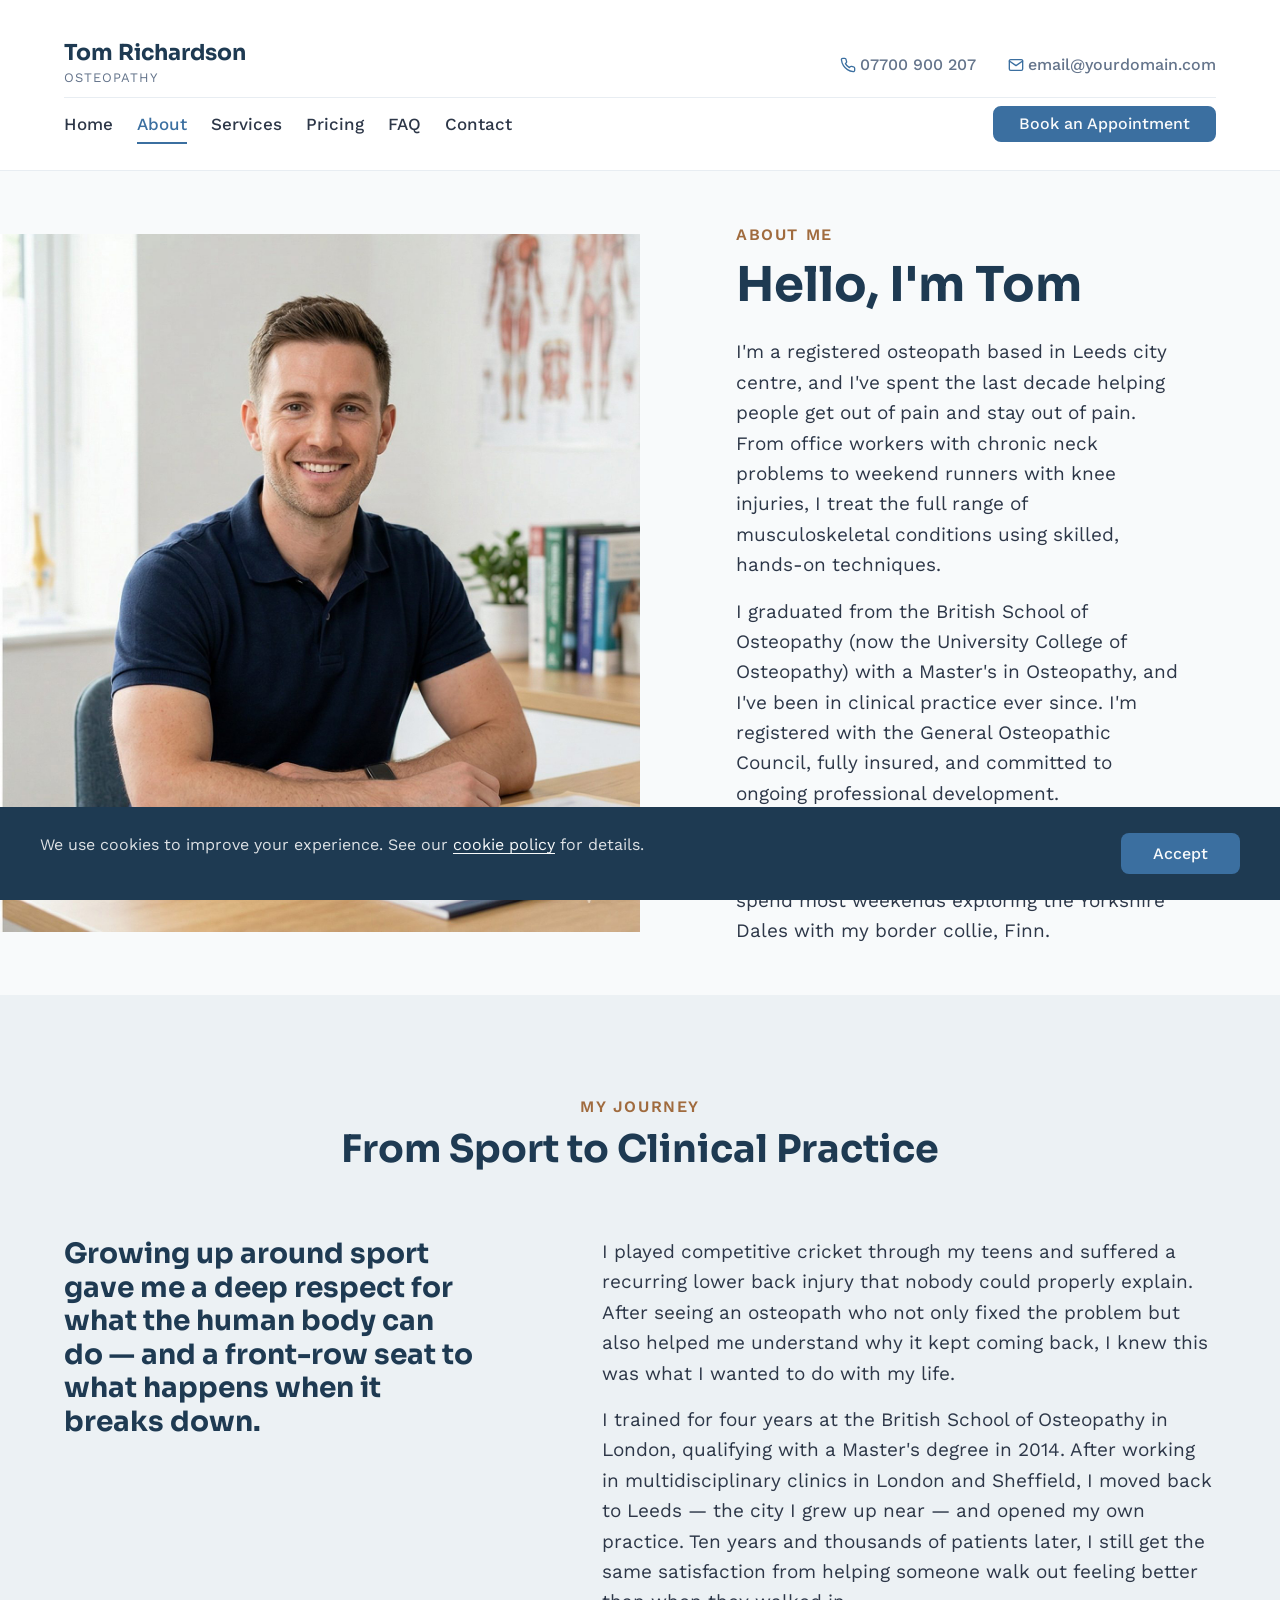
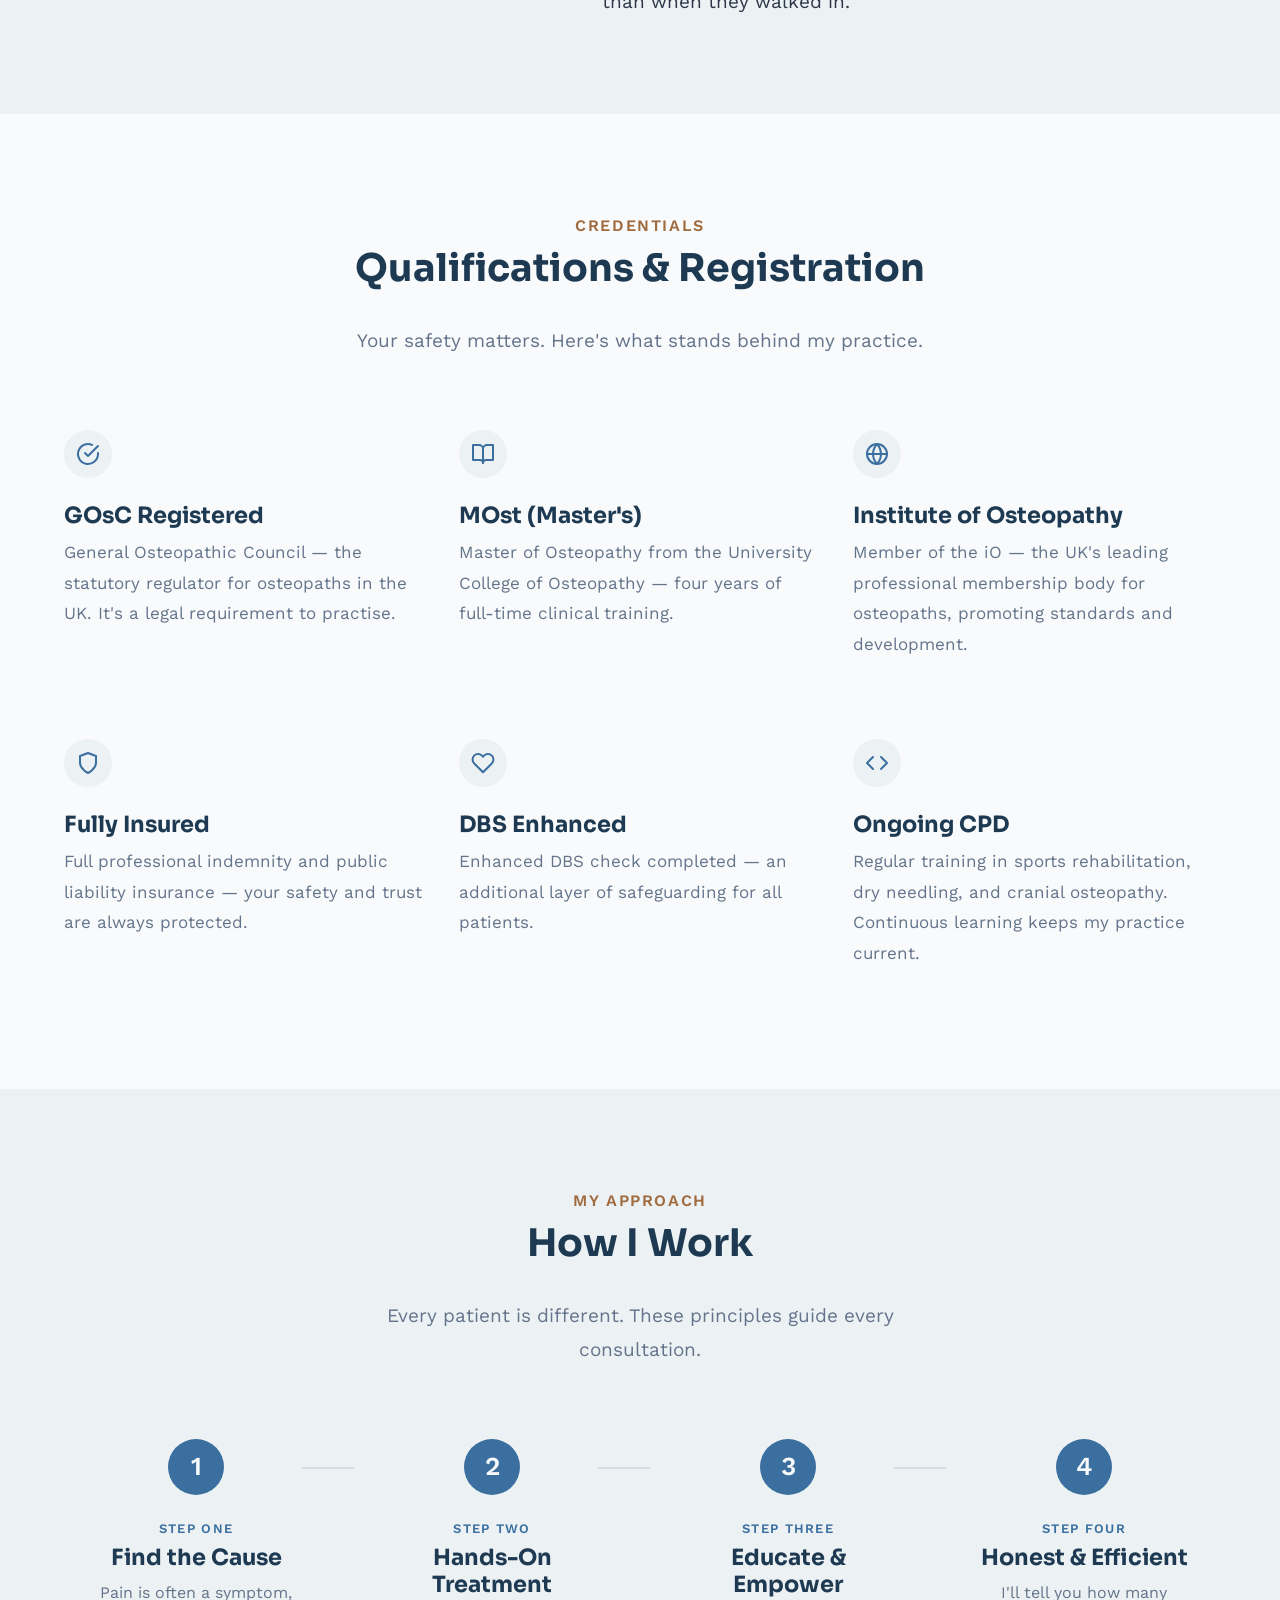
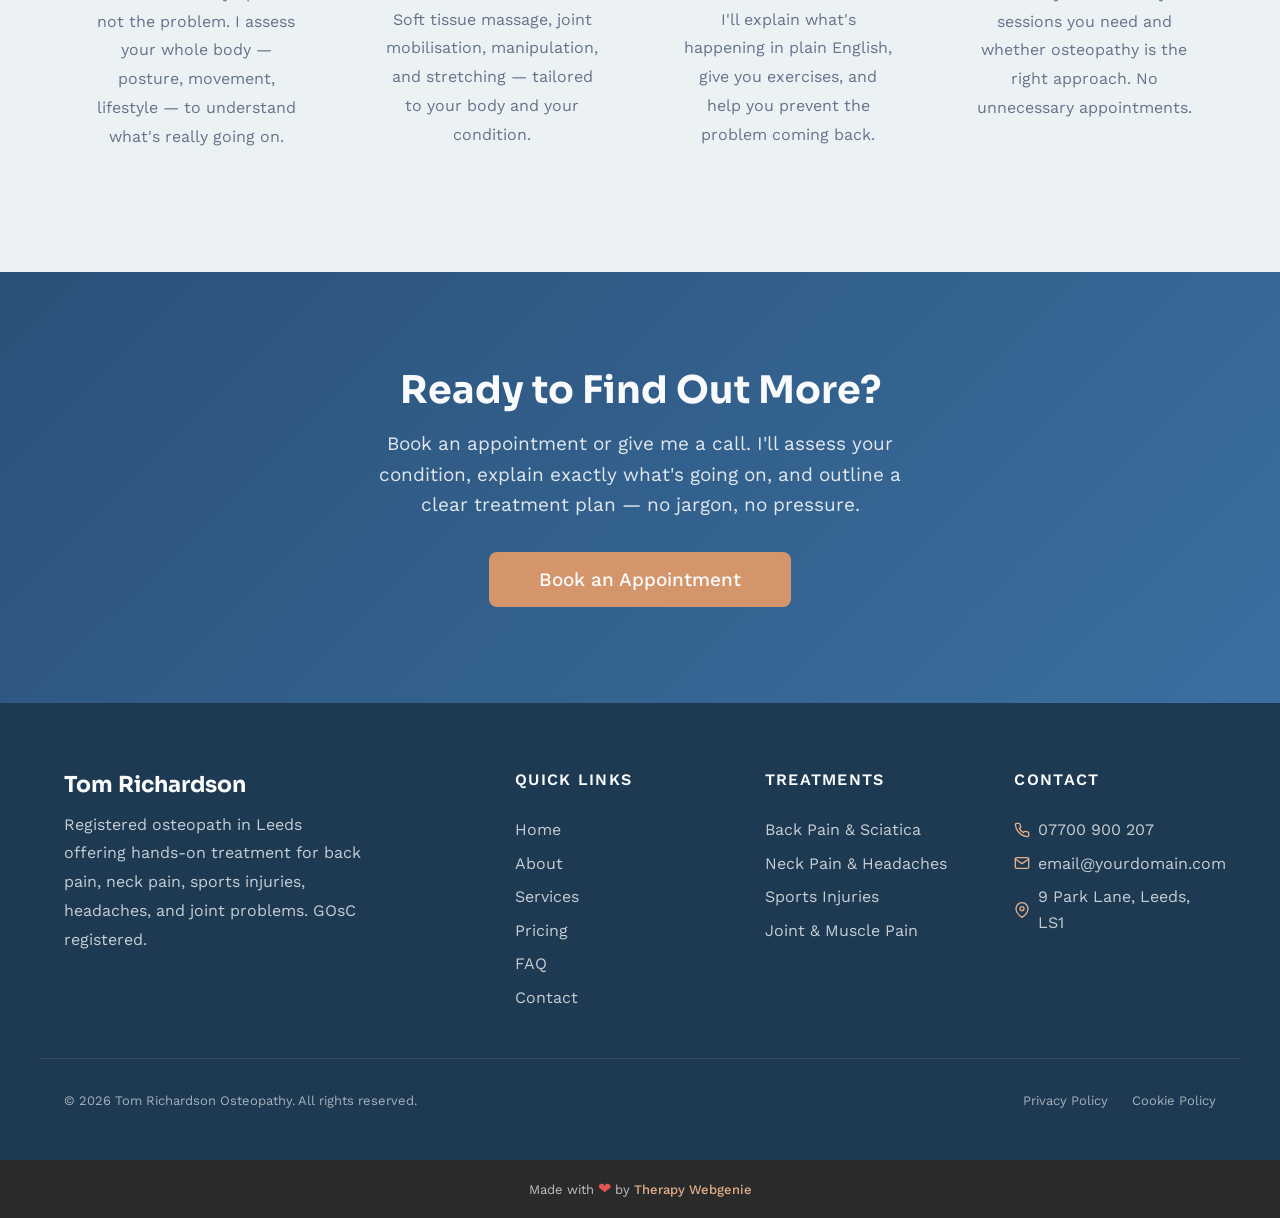
==== about.html @ 9b5314fd "Replace approach grid with step widget, remove nav logo, fix story-split spacing - About: approach-g" ====
<!DOCTYPE html>
<html lang="en">
<head>
  <meta charset="UTF-8">
  <meta name="viewport" content="width=device-width, initial-scale=1.0">
  <meta name="description" content="About Tom Richardson — registered osteopath in Leeds with over 10 years of experience. GOsC registered, MOst qualified, and committed to evidence-based manual therapy.">
  <title>About Tom Richardson — Registered Osteopath in Leeds</title>

  <link rel="preconnect" href="https://fonts.googleapis.com">
  <link rel="preconnect" href="https://fonts.gstatic.com" crossorigin>

  <link rel="stylesheet" href="css/theme.css">
  <link rel="stylesheet" href="css/base.css">
  <link rel="stylesheet" href="css/components.css">
  <!-- PROFILE:schema -->
  <!-- /PROFILE:schema -->
</head>
<body>

  <a href="#main" class="skip-link">Skip to main content</a>

  <!-- SECTION: nav -->
  <nav class="nav nav--two-tier" role="navigation" aria-label="Main navigation">
    <div class="container">
      <div class="nav__top">
        <a href="index.html" class="nav__brand nav__brand--inline">
          <div class="nav__brand-text">
            <span class="nav__name"><!-- PROFILE:site_title -->Tom Richardson<!-- /PROFILE:site_title --></span>
            <span class="nav__title"><!-- PROFILE:site_slogan -->Osteopathy<!-- /PROFILE:site_slogan --></span>
          </div>
        </a>
        <div class="nav__contact">
          <div class="nav__contact-item">
            <svg xmlns="http://www.w3.org/2000/svg" viewBox="0 0 24 24" fill="none" stroke="currentColor" stroke-width="2" stroke-linecap="round" stroke-linejoin="round"><path d="M22 16.92v3a2 2 0 0 1-2.18 2 19.79 19.79 0 0 1-8.63-3.07 19.5 19.5 0 0 1-6-6 19.79 19.79 0 0 1-3.07-8.67A2 2 0 0 1 4.11 2h3a2 2 0 0 1 2 1.72c.127.96.361 1.903.7 2.81a2 2 0 0 1-.45 2.11L8.09 9.91a16 16 0 0 0 6 6l1.27-1.27a2 2 0 0 1 2.11-.45c.907.339 1.85.573 2.81.7A2 2 0 0 1 22 16.92z"></path></svg>
            <!-- PROFILE:phone_landline --><a href="tel:07700900207">07700 900 207</a><!-- /PROFILE:phone_landline -->
          </div>
          <div class="nav__contact-item">
            <svg xmlns="http://www.w3.org/2000/svg" viewBox="0 0 24 24" fill="none" stroke="currentColor" stroke-width="2" stroke-linecap="round" stroke-linejoin="round"><path d="M4 4h16c1.1 0 2 .9 2 2v12c0 1.1-.9 2-2 2H4c-1.1 0-2-.9-2-2V6c0-1.1.9-2 2-2z"></path><polyline points="22,6 12,13 2,6"></polyline></svg>
            <!-- PROFILE:email --><a href="mailto:email@yourdomain.com">email@yourdomain.com</a><!-- /PROFILE:email -->
          </div>
        </div>
      </div>
      <div class="nav__bottom">
        <div class="nav__links">
          <a href="index.html" class="nav__link">Home</a>
          <a href="about.html" class="nav__link nav__link--active">About</a>
          <a href="services.html" class="nav__link">Services</a>
          <a href="pricing.html" class="nav__link">Pricing</a>
          <a href="faq.html" class="nav__link">FAQ</a>
          <a href="contact.html" class="nav__link">Contact</a>
          <a href="contact.html" class="btn btn--primary nav__cta">Book an Appointment</a>
        </div>
        <button class="nav__toggle" aria-label="Toggle menu" aria-expanded="false" aria-controls="mobile-menu">
          <span class="nav__toggle-bar"></span>
          <span class="nav__toggle-bar"></span>
          <span class="nav__toggle-bar"></span>
        </button>
      </div>
    </div>
    <div class="nav__mobile" id="mobile-menu" role="menu">
      <a href="index.html" class="nav__link" role="menuitem">Home</a>
      <a href="about.html" class="nav__link nav__link--active" role="menuitem">About</a>
      <a href="services.html" class="nav__link" role="menuitem">Services</a>
      <a href="pricing.html" class="nav__link" role="menuitem">Pricing</a>
      <a href="faq.html" class="nav__link" role="menuitem">FAQ</a>
      <a href="contact.html" class="nav__link" role="menuitem">Contact</a>
      <a href="contact.html" class="btn btn--primary" role="menuitem">Book an Appointment</a>
      <div class="nav__mobile-contact">
        <div class="nav__contact-item">
          <svg xmlns="http://www.w3.org/2000/svg" viewBox="0 0 24 24" fill="none" stroke="currentColor" stroke-width="2" stroke-linecap="round" stroke-linejoin="round"><path d="M22 16.92v3a2 2 0 0 1-2.18 2 19.79 19.79 0 0 1-8.63-3.07 19.5 19.5 0 0 1-6-6 19.79 19.79 0 0 1-3.07-8.67A2 2 0 0 1 4.11 2h3a2 2 0 0 1 2 1.72c.127.96.361 1.903.7 2.81a2 2 0 0 1-.45 2.11L8.09 9.91a16 16 0 0 0 6 6l1.27-1.27a2 2 0 0 1 2.11-.45c.907.339 1.85.573 2.81.7A2 2 0 0 1 22 16.92z"></path></svg>
          <a href="tel:07700900207">07700 900 207</a>
        </div>
        <div class="nav__contact-item">
          <svg xmlns="http://www.w3.org/2000/svg" viewBox="0 0 24 24" fill="none" stroke="currentColor" stroke-width="2" stroke-linecap="round" stroke-linejoin="round"><path d="M4 4h16c1.1 0 2 .9 2 2v12c0 1.1-.9 2-2 2H4c-1.1 0-2-.9-2-2V6c0-1.1.9-2 2-2z"></path><polyline points="22,6 12,13 2,6"></polyline></svg>
          <a href="mailto:email@yourdomain.com">email@yourdomain.com</a>
        </div>
      </div>
    </div>
  </nav>
  <!-- /SECTION: nav -->

  <!-- Compact scroll header -->
  <div class="nav-scroll" aria-hidden="true">
    <div class="container nav-scroll__inner">
      <div class="nav-scroll__brand">
        <span class="nav-scroll__name">Tom Richardson</span>
        <span class="nav-scroll__title">Osteopathy</span>
      </div>
      <div class="nav-scroll__right">
        <a href="tel:07700900207" class="nav-scroll__phone">
          <svg xmlns="http://www.w3.org/2000/svg" viewBox="0 0 24 24" fill="none" stroke="currentColor" stroke-width="2" stroke-linecap="round" stroke-linejoin="round"><path d="M22 16.92v3a2 2 0 0 1-2.18 2 19.79 19.79 0 0 1-8.63-3.07 19.5 19.5 0 0 1-6-6 19.79 19.79 0 0 1-3.07-8.67A2 2 0 0 1 4.11 2h3a2 2 0 0 1 2 1.72c.127.96.361 1.903.7 2.81a2 2 0 0 1-.45 2.11L8.09 9.91a16 16 0 0 0 6 6l1.27-1.27a2 2 0 0 1 2.11-.45c.907.339 1.85.573 2.81.7A2 2 0 0 1 22 16.92z"></path></svg>
          07700 900 207
        </a>
        <a href="tel:07700900207" class="nav-scroll__phone-icon" aria-label="Call me">
          <svg xmlns="http://www.w3.org/2000/svg" viewBox="0 0 24 24" fill="none" stroke="currentColor" stroke-width="2" stroke-linecap="round" stroke-linejoin="round"><path d="M22 16.92v3a2 2 0 0 1-2.18 2 19.79 19.79 0 0 1-8.63-3.07 19.5 19.5 0 0 1-6-6 19.79 19.79 0 0 1-3.07-8.67A2 2 0 0 1 4.11 2h3a2 2 0 0 1 2 1.72c.127.96.361 1.903.7 2.81a2 2 0 0 1-.45 2.11L8.09 9.91a16 16 0 0 0 6 6l1.27-1.27a2 2 0 0 1 2.11-.45c.907.339 1.85.573 2.81.7A2 2 0 0 1 22 16.92z"></path></svg>
        </a>
        <button class="nav-scroll__toggle" aria-label="Toggle menu">
          <span class="nav-scroll__toggle-bar"></span>
          <span class="nav-scroll__toggle-bar"></span>
          <span class="nav-scroll__toggle-bar"></span>
        </button>
      </div>
    </div>
  </div>

  <main id="main">

    <!-- SECTION: about-hero -->
    <section class="about-hero">
      <div class="container about-hero__inner">
        <div class="about-hero__image-wrap">
          <img src="images/about-portrait.jpg" alt="Tom Richardson, osteopath" class="about-hero__image" width="600" height="800" loading="eager">
        </div>
        <div class="about-hero__content">
          <span class="section-label">About Me</span>
          <h1>Hello, I'm Tom</h1>
          <p>I'm a registered osteopath based in Leeds city centre, and I've spent the last decade helping people get out of pain and stay out of pain. From office workers with chronic neck problems to weekend runners with knee injuries, I treat the full range of musculoskeletal conditions using skilled, hands-on techniques.</p>
          <p>I graduated from the British School of Osteopathy (now the University College of Osteopathy) with a Master's in Osteopathy, and I've been in clinical practice ever since. I'm registered with the General Osteopathic Council, fully insured, and committed to ongoing professional development.</p>
          <p>Outside of clinic, I'm a keen road cyclist, a mediocre but enthusiastic home cook, and I spend most weekends exploring the Yorkshire Dales with my border collie, Finn.</p>
        </div>
      </div>
    </section>
    <!-- /SECTION: about-hero -->

    <!-- SECTION: my-journey — story-split component -->
    <section class="section section--alt reveal">
      <div class="container">
        <div class="story-split">
          <div class="story-split__heading text-center">
            <span class="section-label">My Journey</span>
            <h2 style="margin-bottom: var(--space-3xl);">From Sport to Clinical Practice</h2>
          </div>
          <div class="story-split__body" style="gap: var(--space-5xl);">
            <div class="story-split__lead">
              <h3>Growing up around sport gave me a deep respect for what the human body can do — and a front-row seat to what happens when it breaks down.</h3>
            </div>
            <div class="story-split__text">
              <p>I played competitive cricket through my teens and suffered a recurring lower back injury that nobody could properly explain. After seeing an osteopath who not only fixed the problem but also helped me understand why it kept coming back, I knew this was what I wanted to do with my life.</p>
              <p>I trained for four years at the British School of Osteopathy in London, qualifying with a Master's degree in 2014. After working in multidisciplinary clinics in London and Sheffield, I moved back to Leeds — the city I grew up near — and opened my own practice. Ten years and thousands of patients later, I still get the same satisfaction from helping someone walk out feeling better than when they walked in.</p>
            </div>
          </div>
        </div>
      </div>
    </section>
    <!-- /SECTION: my-journey -->

    <!-- SECTION: qualifications -->
    <section class="section reveal">
      <div class="container">
        <div class="text-center">
          <span class="section-label">Credentials</span>
          <h2>Qualifications &amp; Registration</h2>
          <p class="section-subtitle">Your safety matters. Here's what stands behind my practice.</p>
        </div>
        <div class="grid grid--3">
          <div class="card card--feature">
            <div class="card__icon">
              <svg xmlns="http://www.w3.org/2000/svg" viewBox="0 0 24 24" fill="none" stroke="currentColor" stroke-width="2" stroke-linecap="round" stroke-linejoin="round"><path d="M22 11.08V12a10 10 0 1 1-5.93-9.14"></path><polyline points="22 4 12 14.01 9 11.01"></polyline></svg>
            </div>
            <h3 class="card__title">GOsC Registered</h3>
            <p class="card__text">General Osteopathic Council — the statutory regulator for osteopaths in the UK. It's a legal requirement to practise.</p>
          </div>
          <div class="card card--feature">
            <div class="card__icon">
              <svg xmlns="http://www.w3.org/2000/svg" viewBox="0 0 24 24" fill="none" stroke="currentColor" stroke-width="2" stroke-linecap="round" stroke-linejoin="round"><path d="M2 3h6a4 4 0 0 1 4 4v14a3 3 0 0 0-3-3H2z"></path><path d="M22 3h-6a4 4 0 0 0-4 4v14a3 3 0 0 1 3-3h7z"></path></svg>
            </div>
            <h3 class="card__title">MOst (Master's)</h3>
            <p class="card__text">Master of Osteopathy from the University College of Osteopathy — four years of full-time clinical training.</p>
          </div>
          <div class="card card--feature">
            <div class="card__icon">
              <svg xmlns="http://www.w3.org/2000/svg" viewBox="0 0 24 24" fill="none" stroke="currentColor" stroke-width="2" stroke-linecap="round" stroke-linejoin="round"><circle cx="12" cy="12" r="10"></circle><line x1="2" y1="12" x2="22" y2="12"></line><path d="M12 2a15.3 15.3 0 0 1 4 10 15.3 15.3 0 0 1-4 10 15.3 15.3 0 0 1-4-10 15.3 15.3 0 0 1 4-10z"></path></svg>
            </div>
            <h3 class="card__title">Institute of Osteopathy</h3>
            <p class="card__text">Member of the iO — the UK's leading professional membership body for osteopaths, promoting standards and development.</p>
          </div>
          <div class="card card--feature">
            <div class="card__icon">
              <svg xmlns="http://www.w3.org/2000/svg" viewBox="0 0 24 24" fill="none" stroke="currentColor" stroke-width="2" stroke-linecap="round" stroke-linejoin="round"><path d="M12 22s8-4 8-10V5l-8-3-8 3v7c0 6 8 10 8 10z"></path></svg>
            </div>
            <h3 class="card__title">Fully Insured</h3>
            <p class="card__text">Full professional indemnity and public liability insurance — your safety and trust are always protected.</p>
          </div>
          <div class="card card--feature">
            <div class="card__icon">
              <svg xmlns="http://www.w3.org/2000/svg" viewBox="0 0 24 24" fill="none" stroke="currentColor" stroke-width="2" stroke-linecap="round" stroke-linejoin="round"><path d="M20.84 4.61a5.5 5.5 0 0 0-7.78 0L12 5.67l-1.06-1.06a5.5 5.5 0 0 0-7.78 7.78l1.06 1.06L12 21.23l7.78-7.78 1.06-1.06a5.5 5.5 0 0 0 0-7.78z"></path></svg>
            </div>
            <h3 class="card__title">DBS Enhanced</h3>
            <p class="card__text">Enhanced DBS check completed — an additional layer of safeguarding for all patients.</p>
          </div>
          <div class="card card--feature">
            <div class="card__icon">
              <svg xmlns="http://www.w3.org/2000/svg" viewBox="0 0 24 24" fill="none" stroke="currentColor" stroke-width="2" stroke-linecap="round" stroke-linejoin="round"><polyline points="16 18 22 12 16 6"></polyline><polyline points="8 6 2 12 8 18"></polyline></svg>
            </div>
            <h3 class="card__title">Ongoing CPD</h3>
            <p class="card__text">Regular training in sports rehabilitation, dry needling, and cranial osteopathy. Continuous learning keeps my practice current.</p>
          </div>
        </div>
      </div>
    </section>
    <!-- /SECTION: qualifications -->

    <!-- SECTION: values -->
    <section class="section section--alt reveal">
      <div class="container">
        <div class="text-center">
          <span class="section-label">My Approach</span>
          <h2>How I Work</h2>
          <p class="section-subtitle">Every patient is different. These principles guide every consultation.</p>
        </div>
        <div class="steps steps--connected steps--4">
          <div class="step">
            <div class="step__number">1</div>
            <span class="step__label">Step One</span>
            <h3 class="step__title">Find the Cause</h3>
            <p class="step__text">Pain is often a symptom, not the problem. I assess your whole body — posture, movement, lifestyle — to understand what's really going on.</p>
          </div>
          <div class="step">
            <div class="step__number">2</div>
            <span class="step__label">Step Two</span>
            <h3 class="step__title">Hands-On Treatment</h3>
            <p class="step__text">Soft tissue massage, joint mobilisation, manipulation, and stretching — tailored to your body and your condition.</p>
          </div>
          <div class="step">
            <div class="step__number">3</div>
            <span class="step__label">Step Three</span>
            <h3 class="step__title">Educate &amp; Empower</h3>
            <p class="step__text">I'll explain what's happening in plain English, give you exercises, and help you prevent the problem coming back.</p>
          </div>
          <div class="step">
            <div class="step__number">4</div>
            <span class="step__label">Step Four</span>
            <h3 class="step__title">Honest &amp; Efficient</h3>
            <p class="step__text">I'll tell you how many sessions you need and whether osteopathy is the right approach. No unnecessary appointments.</p>
          </div>
        </div>
      </div>
    </section>
    <!-- /SECTION: values -->

    <!-- SECTION: cta -->
    <section class="section cta-banner reveal">
      <div class="container text-center">
        <h2>Ready to Find Out More?</h2>
        <p>Book an appointment or give me a call. I'll assess your condition, explain exactly what's going on, and outline a clear treatment plan — no jargon, no pressure.</p>
        <a href="contact.html" class="btn btn--accent">Book an Appointment</a>
      </div>
    </section>
    <!-- /SECTION: cta -->

  </main>

  <!-- SECTION: footer -->
  <footer class="footer">
    <div class="container footer__inner">
      <div class="footer__brand">
        <p class="footer__brand-name">Tom Richardson</p>
        <p class="footer__brand-text">Registered osteopath in Leeds offering hands-on treatment for back pain, neck pain, sports injuries, headaches, and joint problems. GOsC registered.</p>
      </div>
      <div class="footer__col">
        <p class="footer__heading">Quick Links</p>
        <div class="footer__links">
          <a href="index.html" class="footer__link">Home</a>
          <a href="about.html" class="footer__link">About</a>
          <a href="services.html" class="footer__link">Services</a>
          <a href="pricing.html" class="footer__link">Pricing</a>
          <a href="faq.html" class="footer__link">FAQ</a>
          <a href="contact.html" class="footer__link">Contact</a>
        </div>
      </div>
      <div class="footer__col">
        <p class="footer__heading">Treatments</p>
        <div class="footer__links">
          <a href="services.html" class="footer__link">Back Pain &amp; Sciatica</a>
          <a href="services.html" class="footer__link">Neck Pain &amp; Headaches</a>
          <a href="services.html" class="footer__link">Sports Injuries</a>
          <a href="services.html" class="footer__link">Joint &amp; Muscle Pain</a>
        </div>
      </div>
      <div class="footer__col">
        <p class="footer__heading">Contact</p>
        <div class="footer__contact-item">
          <svg xmlns="http://www.w3.org/2000/svg" viewBox="0 0 24 24" fill="none" stroke="currentColor" stroke-width="2" stroke-linecap="round" stroke-linejoin="round"><path d="M22 16.92v3a2 2 0 0 1-2.18 2 19.79 19.79 0 0 1-8.63-3.07 19.5 19.5 0 0 1-6-6 19.79 19.79 0 0 1-3.07-8.67A2 2 0 0 1 4.11 2h3a2 2 0 0 1 2 1.72 12.84 12.84 0 0 0 .7 2.81 2 2 0 0 1-.45 2.11L8.09 9.91a16 16 0 0 0 6 6l1.27-1.27a2 2 0 0 1 2.11-.45 12.84 12.84 0 0 0 2.81.7A2 2 0 0 1 22 16.92z"></path></svg>
          <span>07700 900 207</span>
        </div>
        <div class="footer__contact-item">
          <svg xmlns="http://www.w3.org/2000/svg" viewBox="0 0 24 24" fill="none" stroke="currentColor" stroke-width="2" stroke-linecap="round" stroke-linejoin="round"><path d="M4 4h16c1.1 0 2 .9 2 2v12c0 1.1-.9 2-2 2H4c-1.1 0-2-.9-2-2V6c0-1.1.9-2 2-2z"></path><polyline points="22,6 12,13 2,6"></polyline></svg>
          <a href="mailto:email@yourdomain.com">email@yourdomain.com</a>
        </div>
        <div class="footer__contact-item">
          <svg xmlns="http://www.w3.org/2000/svg" viewBox="0 0 24 24" fill="none" stroke="currentColor" stroke-width="2" stroke-linecap="round" stroke-linejoin="round"><path d="M21 10c0 7-9 13-9 13s-9-6-9-13a9 9 0 0 1 18 0z"></path><circle cx="12" cy="10" r="3"></circle></svg>
          <span>9 Park Lane, Leeds, LS1</span>
        </div>
      </div>
    </div>
    <div class="container footer__bottom">
      <p class="footer__copyright">&copy; 2026 Tom Richardson Osteopathy. All rights reserved.</p>
      <div class="footer__legal">
        <a href="privacy.html">Privacy Policy</a>
        <a href="cookies-policy.html">Cookie Policy</a>
      </div>
    </div>
  </footer>
  <!-- /SECTION: footer -->

  <div class="site-credit">
    <p>Made with <span class="site-credit__heart" aria-label="love">&#10084;</span> by <a href="https://www.therapywebgenie.com" target="_blank" rel="noopener">Therapy Webgenie</a></p>
  </div>

  <div class="cookie-banner" role="dialog" aria-label="Cookie consent">
    <div class="cookie-banner__inner">
      <p class="cookie-banner__text">We use cookies to improve your experience. See our <a href="cookies-policy.html">cookie policy</a> for details.</p>
      <button class="cookie-banner__accept">Accept</button>
    </div>
  </div>

  <button class="back-to-top" aria-label="Back to top">
    <svg xmlns="http://www.w3.org/2000/svg" viewBox="0 0 24 24" fill="none" stroke="currentColor" stroke-width="2" stroke-linecap="round" stroke-linejoin="round"><polyline points="18 15 12 9 6 15"></polyline></svg>
  </button>

  <script src="js/main.js"></script>
</body>
</html>
---- css/theme.css ----
/* =============================================
   THEME: Trusty Blue
   Professional, trustworthy — healthcare, consulting
   Font Pairing: Minimal (Sora + Work Sans)
   ============================================= */

/* --- Google Fonts --- */
@import url('https://fonts.googleapis.com/css2?family=Sora:wght@400;600;700&family=Work+Sans:wght@400;500;600&display=swap');

/* --- Theme Variables --- */
:root {
  /* Colour Palette */
  --color-primary: #3B6FA0;
  --color-primary-light: #5A8FBF;
  --color-primary-dark: #2A5178;
  --color-secondary: #D4956A;
  --color-secondary-light: #E2B08A;
  --color-secondary-dark: #A06B3E;
  --color-accent: #6B8E7B;
  --color-accent-light: #8FB3A0;

  --color-bg: #F8FAFB;
  --color-bg-alt: #ECF1F4;
  --color-bg-dark: #1E3A52;
  --color-surface: #FFFFFF;
  --color-surface-alt: #F2F6F8;

  --color-text: #2D3748;
  --color-text-light: #64748B;
  --color-text-inverse: #F8FAFB;
  --color-text-heading: #1E3A52;

  --color-border: #D4DCE4;
  --color-border-light: #E8EDF2;

  --color-success: #3B8F6F;
  --color-error: #C45B5B;

  /* Typography */
  --font-heading: 'Sora', -apple-system, BlinkMacSystemFont, 'Segoe UI', Roboto, sans-serif;
  --font-body: 'Work Sans', -apple-system, BlinkMacSystemFont, 'Segoe UI', Roboto, sans-serif;
}
---- css/base.css ----
/* =============================================
   BASE STYLES
   Reset, Custom Properties, Typography, Layout
   Theme colours & fonts are in theme.css
   ============================================= */

/* --- Custom Properties (non-theme) --- */
:root {
  --text-xs: 0.8125rem;
  --text-sm: 1rem;
  --text-base: 1.0625rem;
  --text-md: 1.1875rem;
  --text-lg: 1.375rem;
  --text-xl: 1.625rem;
  --text-2xl: 2rem;
  --text-3xl: 2.375rem;
  --text-4xl: 3rem;

  /* Heading sizes (overridable per font pairing in theme.css) */
  --text-h1: var(--text-3xl);          /* mobile: 38px */
  --text-h1-desktop: var(--text-4xl);  /* desktop: 48px */
  --text-h2: var(--text-2xl);          /* mobile: 32px */
  --text-h2-desktop: var(--text-3xl);  /* desktop: 38px */
  --text-h3: var(--text-xl);           /* mobile: 26px */
  --text-h3-desktop: 1.75rem;          /* desktop: 28px */

  --font-weight-normal: 400;
  --font-weight-medium: 500;
  --font-weight-semibold: 600;
  --font-weight-bold: 700;

  --line-height-tight: 1.2;
  --line-height-normal: 1.6;
  --line-height-relaxed: 1.8;

  /* Spacing */
  --space-xs: 0.25rem;
  --space-sm: 0.5rem;
  --space-md: 1rem;
  --space-lg: 1.5rem;
  --space-xl: 2rem;
  --space-2xl: 3rem;
  --space-3xl: 4rem;
  --space-4xl: 6rem;
  --space-5xl: 8rem;

  /* Layout */
  --container-max: 1200px;
  --container-narrow: 800px;
  --container-wide: 1400px;

  /* Border Radius */
  --radius-sm: 4px;
  --radius-md: 8px;
  --radius-lg: 12px;
  --radius-xl: 20px;
  --radius-full: 9999px;

  /* Shadows */
  --shadow-sm: 0 1px 3px rgba(0, 0, 0, 0.06);
  --shadow-md: 0 4px 12px rgba(0, 0, 0, 0.08);
  --shadow-lg: 0 8px 30px rgba(0, 0, 0, 0.1);
  --shadow-xl: 0 12px 40px rgba(0, 0, 0, 0.12);

  /* Transitions */
  --transition-fast: 150ms ease;
  --transition-base: 250ms ease;
  --transition-normal: 300ms ease;
  --transition-slow: 400ms ease;
}

/* --- Reset --- */
*,
*::before,
*::after {
  box-sizing: border-box;
  margin: 0;
  padding: 0;
}

html {
  font-size: 100%;
  scroll-behavior: smooth;
  -webkit-text-size-adjust: 100%;
}

body {
  font-family: var(--font-body);
  font-size: var(--text-md);
  font-weight: var(--font-weight-normal);
  line-height: var(--line-height-normal);
  color: var(--color-text);
  background-color: var(--color-bg);
  -webkit-font-smoothing: antialiased;
  -moz-osx-font-smoothing: grayscale;
}

img,
picture,
video,
svg {
  display: block;
  max-width: 100%;
  height: auto;
}

input,
button,
textarea,
select {
  font: inherit;
  color: inherit;
}

button {
  cursor: pointer;
  border: none;
  background: none;
}

a {
  color: inherit;
  text-decoration: none;
}

ul,
ol {
  list-style: none;
}

h1, h2, h3, h4, h5, h6 {
  font-family: var(--font-heading);
  color: var(--color-text-heading);
  line-height: var(--line-height-tight);
  font-weight: var(--font-weight-bold);
  margin-bottom: var(--space-md);
}

/* --- Typography --- */
h1 {
  font-size: var(--text-h1);
}

h2 {
  font-size: var(--text-h2);
}

h3 {
  font-size: var(--text-h3);
}

h4 {
  font-size: var(--text-lg);
}

h5 {
  font-size: var(--text-md);
}

h6 {
  font-size: var(--text-base);
}

p {
  margin-bottom: var(--space-md);
}

p:last-child:not(.section-subtitle) {
  margin-bottom: 0;
}

strong {
  font-weight: var(--font-weight-semibold);
}

/* --- Layout Utilities --- */
.container {
  width: 100%;
  max-width: var(--container-max);
  margin-left: auto;
  margin-right: auto;
  padding-left: var(--space-lg);
  padding-right: var(--space-lg);
}

.container--narrow {
  max-width: var(--container-narrow);
}

.section {
  padding-top: var(--space-3xl);
  padding-bottom: var(--space-3xl);
}

.section--alt {
  background-color: var(--color-bg-alt);
}

/* Icons inside alt sections: swap bg-alt → surface so they remain visible */
.section--alt .card__icon,
.section--alt .icon-box__icon,
.section--alt .contact-info__icon,
.section--alt .service-detail__icon {
  background-color: var(--color-surface);
}

.section--dark {
  background-color: var(--color-bg-dark);
  color: var(--color-text-inverse);
}

.section--dark h2,
.section--dark h3,
.section--dark h4 {
  color: var(--color-text-inverse);
}

/* Grid */
.grid {
  display: grid;
  gap: var(--space-xl);
}

.grid--2 {
  grid-template-columns: 1fr;
}

.grid--3 {
  grid-template-columns: 1fr;
}

/* --- Buttons --- */
.btn {
  display: inline-flex;
  align-items: center;
  justify-content: center;
  gap: var(--space-sm);
  padding: var(--space-md) var(--space-xl);
  font-family: var(--font-body);
  font-size: var(--text-base);
  font-weight: var(--font-weight-medium);
  line-height: 1;
  border-radius: var(--radius-md);
  transition: all var(--transition-base);
  text-decoration: none;
  border: 2px solid transparent;
  white-space: nowrap;
}

.btn--primary {
  background-color: var(--color-primary);
  color: var(--color-text-inverse);
  border-color: var(--color-primary);
}

.btn--primary:hover {
  background-color: var(--color-primary-dark);
  border-color: var(--color-primary-dark);
}

.btn--secondary {
  background-color: transparent;
  color: var(--color-primary);
  border-color: var(--color-primary);
}

.btn--secondary:hover {
  background-color: var(--color-primary);
  color: var(--color-text-inverse);
}

.btn--accent {
  background-color: var(--color-secondary);
  color: var(--color-text-inverse);
  border-color: var(--color-secondary);
}

.btn--accent:hover {
  background-color: var(--color-secondary-dark);
  border-color: var(--color-secondary-dark);
}

.btn--block {
  width: 100%;
}

/* --- Links --- */
.link {
  color: var(--color-primary);
  text-decoration: underline;
  text-underline-offset: 3px;
  transition: color var(--transition-fast);
}

.link:hover {
  color: var(--color-primary-dark);
}

/* --- Text Utilities --- */
.text-center {
  text-align: center;
}

.text-center h2 {
  margin-bottom: var(--space-xl);
}

.text-balance {
  text-wrap: balance;
}

.section-subtitle {
  font-size: var(--text-md);
  color: var(--color-text-light);
  max-width: 600px;
  margin-bottom: var(--space-2xl);
  line-height: var(--line-height-relaxed);
}

.text-center .section-subtitle {
  margin-left: auto;
  margin-right: auto;
}

.section-footer {
  margin-top: var(--space-2xl);
}

.section-label {
  display: inline-block;
  font-family: var(--font-body);
  font-size: var(--text-sm);
  font-weight: var(--font-weight-semibold);
  text-transform: uppercase;
  letter-spacing: 0.1em;
  color: var(--color-secondary-dark);
  margin-bottom: var(--space-sm);
}

/* --- Responsive Typography --- */
@media (min-width: 768px) {
  h1 {
    font-size: var(--text-h1-desktop);
  }

  h2 {
    font-size: var(--text-h2-desktop);
  }

  h3 {
    font-size: var(--text-h3-desktop);
  }

  .section {
    padding-top: var(--space-4xl);
    padding-bottom: var(--space-4xl);
  }
}

/* --- Responsive Grid --- */
@media (min-width: 768px) {
  .grid--2 {
    grid-template-columns: repeat(2, 1fr);
  }

  .grid--3 {
    grid-template-columns: repeat(2, 1fr);
  }
}

@media (min-width: 1024px) {
  .grid--3 {
    grid-template-columns: repeat(3, 1fr);
  }
}

/* --- Screen Reader Only --- */
.sr-only {
  position: absolute;
  width: 1px;
  height: 1px;
  padding: 0;
  margin: -1px;
  overflow: hidden;
  clip: rect(0, 0, 0, 0);
  white-space: nowrap;
  border-width: 0;
}
---- css/components.css ----
/* =============================================
   COMPONENT STYLES
   Nav, Hero, Cards, Testimonials, Forms, Footer
   ============================================= */

/* --- Skip Link --- */
.skip-link {
  position: absolute;
  top: -100%;
  left: var(--space-md);
  padding: var(--space-sm) var(--space-md);
  background: var(--color-primary);
  color: var(--color-text-inverse);
  border-radius: var(--radius-md);
  z-index: 1000;
  font-size: var(--text-sm);
}

.skip-link:focus {
  top: var(--space-sm);
}

/* =============================================
   NAVIGATION
   ============================================= */
.nav {
  position: relative;
  z-index: 100;
  background-color: var(--color-surface);
  border-bottom: 1px solid var(--color-border-light);
  transition: box-shadow var(--transition-base);
}

.nav--scrolled {
  box-shadow: var(--shadow-md);
}

.nav__inner {
  display: flex;
  align-items: center;
  justify-content: space-between;
  height: 72px;
}

.nav__brand {
  display: flex;
  flex-direction: column;
  gap: 2px;
}

.nav__logo {
  max-height: 70px;
  width: auto;
  object-fit: contain;
}

/* Logo beside title — add .nav__brand--inline to .nav__brand */
.nav__brand--inline {
  flex-direction: row;
  align-items: center;
  gap: var(--space-sm);
}

.nav__brand--inline .nav__brand-text {
  display: flex;
  flex-direction: column;
  gap: 2px;
}

.nav__name {
  font-family: var(--font-heading);
  font-size: var(--text-lg);
  font-weight: var(--font-weight-bold);
  color: var(--color-text-heading);
  line-height: 1.2;
}

.nav__title {
  font-size: var(--text-xs);
  color: var(--color-text-light);
  text-transform: uppercase;
  letter-spacing: 0.08em;
}

.nav__links {
  display: none;
  gap: var(--space-xl);
  align-items: center;
}

.nav__link {
  font-size: var(--text-base);
  font-weight: var(--font-weight-medium);
  color: var(--color-text);
  transition: color var(--transition-fast);
  position: relative;
  padding: var(--space-xs) 0;
}

.nav__link::after {
  content: '';
  position: absolute;
  bottom: -2px;
  left: 0;
  width: 0;
  height: 2px;
  background-color: var(--color-primary);
  transition: width var(--transition-base);
}

.nav__link:hover,
.nav__link--active {
  color: var(--color-primary);
}

.nav__link:hover::after,
.nav__link--active::after {
  width: 100%;
}

.nav__cta {
  font-size: var(--text-sm);
  padding: var(--space-sm) var(--space-lg);
}

/* Mobile Menu Toggle */
.nav__toggle {
  display: flex;
  flex-direction: column;
  gap: 5px;
  padding: var(--space-sm);
  z-index: 110;
}

.nav__toggle-bar {
  display: block;
  width: 24px;
  height: 2px;
  background-color: var(--color-text);
  border-radius: 2px;
  transition: all var(--transition-base);
  transform-origin: center;
}

.nav__toggle--open .nav__toggle-bar:nth-child(1) {
  transform: translateY(7px) rotate(45deg);
}

.nav__toggle--open .nav__toggle-bar:nth-child(2) {
  opacity: 0;
}

.nav__toggle--open .nav__toggle-bar:nth-child(3) {
  transform: translateY(-7px) rotate(-45deg);
}

/* Mobile Menu Overlay — slide in from right */
.nav__mobile {
  display: flex;
  position: fixed;
  inset: 0;
  top: 72px;
  background-color: var(--color-surface);
  z-index: 99;
  padding: var(--space-xl) var(--space-lg);
  flex-direction: column;
  gap: var(--space-lg);
  overflow-y: auto;
  transform: translateX(100%);
  opacity: 0;
  visibility: hidden;
  transition: transform 0.35s cubic-bezier(0.4, 0, 0.2, 1),
              opacity 0.35s ease,
              visibility 0.35s;
}

/* When opened from the compact scroll header, start below it */
.nav__mobile--from-scroll {
  top: 56px;
  z-index: 201;
}

.nav__mobile--open {
  transform: translateX(0);
  opacity: 1;
  visibility: visible;
}

.nav__mobile .nav__link,
.nav__mobile .btn {
  opacity: 0;
  transform: translateX(20px);
  transition: opacity 0.3s ease, transform 0.3s ease;
}

.nav__mobile--open .nav__link,
.nav__mobile--open .btn {
  opacity: 1;
  transform: translateX(0);
}

.nav__mobile--open > *:nth-child(1) { transition-delay: 0.05s; }
.nav__mobile--open > *:nth-child(2) { transition-delay: 0.1s; }
.nav__mobile--open > *:nth-child(3) { transition-delay: 0.15s; }
.nav__mobile--open > *:nth-child(4) { transition-delay: 0.2s; }
.nav__mobile--open > *:nth-child(5) { transition-delay: 0.25s; }
.nav__mobile--open > *:nth-child(6) { transition-delay: 0.3s; }
.nav__mobile--open > *:nth-child(7) { transition-delay: 0.35s; }

.nav__mobile .nav__link {
  font-size: var(--text-lg);
  padding: var(--space-sm) 0;
  border-bottom: 1px solid var(--color-border-light);
}

.nav__mobile .nav__link::after {
  display: none;
}

.nav__mobile .btn {
  margin-top: var(--space-md);
  text-align: center;
}

@media (min-width: 1100px) {
  .nav__links {
    display: flex;
  }

  .nav__toggle {
    display: none;
  }
}

/* --- Nav Dropdowns (Desktop) --- */
.nav__dropdown {
  position: relative;
}

.nav__link--has-children {
  display: inline-flex;
  align-items: center;
  gap: 4px;
  background: none;
  border: none;
  cursor: pointer;
  font-family: inherit;
  font-size: inherit;
  font-weight: inherit;
  color: inherit;
  padding: 0;
}

.nav__chevron {
  width: 12px;
  height: 12px;
  transition: transform var(--transition-fast);
  flex-shrink: 0;
}

.nav__dropdown:hover .nav__chevron,
.nav__link--has-children[aria-expanded="true"] ~ .nav__dropdown-menu + .nav__chevron,
.nav__link--has-children[aria-expanded="true"] .nav__chevron {
  transform: rotate(180deg);
}

.nav__dropdown-trigger {
  display: inline-flex;
  align-items: center;
  gap: 4px;
  background: none;
  border: none;
  cursor: pointer;
  font-family: inherit;
  font-size: inherit;
  font-weight: inherit;
  color: inherit;
  padding: 0;
}

.nav__dropdown-trigger .nav__chevron {
  width: 12px;
  height: 12px;
  transition: transform var(--transition-fast);
  flex-shrink: 0;
}

.nav__dropdown:hover .nav__dropdown-trigger .nav__chevron {
  transform: rotate(180deg);
}

.nav__dropdown-menu {
  position: absolute;
  top: 100%;
  left: 50%;
  transform: translateX(-50%);
  min-width: 240px;
  background: var(--color-surface);
  border: 1px solid var(--color-border-light);
  border-radius: var(--radius-md, 8px);
  box-shadow: var(--shadow-lg);
  padding: var(--space-sm) 0;
  opacity: 0;
  visibility: hidden;
  transition: opacity var(--transition-fast), visibility var(--transition-fast);
  z-index: 110;
  margin-top: var(--space-xs);
}

.nav__dropdown:hover .nav__dropdown-menu {
  opacity: 1;
  visibility: visible;
}

.nav__dropdown-link,
.nav__dropdown-menu .nav__link--child {
  display: block;
  padding: var(--space-sm) var(--space-lg);
  font-size: var(--text-sm);
  color: var(--color-text);
  transition: background var(--transition-fast), color var(--transition-fast);
  white-space: nowrap;
  text-decoration: none;
}

.nav__dropdown-link:hover,
.nav__dropdown-menu .nav__link--child:hover {
  background: var(--color-bg);
  color: var(--color-primary);
}

.nav__dropdown-link--active {
  color: var(--color-primary);
  font-weight: 600;
}

/* --- Nav Mobile Sub-menus (Accordion) --- */
.nav__mobile-group {
  display: flex;
  flex-direction: column;
}

.nav__mobile-parent {
  display: flex;
  align-items: center;
  justify-content: space-between;
}

.nav__mobile-parent > .nav__link {
  flex: 1;
  cursor: default;
}

.nav__mobile-expand {
  padding: var(--space-sm);
  background: none;
  border: none;
  cursor: pointer;
  color: var(--color-text-light);
  transition: transform var(--transition-fast);
  display: flex;
  align-items: center;
}

.nav__mobile-expand[aria-expanded="true"] .nav__chevron {
  transform: rotate(180deg);
}

.nav__mobile-children {
  display: flex;
  flex-direction: column;
  padding-left: var(--space-lg);
}

.nav__mobile-children[hidden] {
  display: none;
}

.nav__link--child {
  font-size: var(--text-base);
  color: var(--color-text-light);
  padding: var(--space-xs) 0;
  border-bottom: 1px solid var(--color-border-light);
}

.nav__link--child:hover {
  color: var(--color-primary);
}

.nav__link--child::after {
  display: none;
}

/* =============================================
   NAVIGATION: TWO-TIER VARIANT
   Top bar (brand + contact info) + bottom bar (nav links)
   ============================================= */
.nav--two-tier {
  position: relative;
  z-index: 100;
  background-color: var(--color-surface);
  border-bottom: 1px solid var(--color-border-light);
  transition: box-shadow var(--transition-base);
  padding: 20px 0;
}

.nav--two-tier.nav--scrolled {
  box-shadow: var(--shadow-md);
}

/* --- Top bar: brand left, contact info right --- */
.nav__top {
  display: flex;
  align-items: center;
  justify-content: space-between;
  padding-top: 20px;
  padding-bottom: var(--space-sm);
}

.nav__contact {
  display: none;
  align-items: center;
  gap: var(--space-xl);
}

.nav__contact-item {
  display: flex;
  align-items: center;
  gap: var(--space-xs);
  font-size: var(--text-sm);
  color: var(--color-text-light);
  white-space: nowrap;
}

.nav__contact-item svg {
  width: 16px;
  height: 16px;
  flex-shrink: 0;
  color: var(--color-primary);
}

.nav__contact-item a {
  color: var(--color-text-light);
  font-weight: var(--font-weight-medium);
}

.nav__contact-item a:hover {
  color: var(--color-primary);
}

/* --- Bottom bar: nav links + CTA --- */
.nav__bottom {
  display: flex;
  align-items: center;
  justify-content: space-between;
  border-top: 1px solid var(--color-border-light);
  padding-top: var(--space-sm);
  padding-bottom: 20px;
}

.nav--two-tier .nav__links {
  display: none;
  gap: var(--space-lg);
  align-items: center;
  width: 100%;
}

.nav--two-tier .nav__cta {
  margin-left: auto;
}

.nav--two-tier .nav__link {
  font-size: var(--text-base);
}

/* Mobile: hamburger in top bar, not bottom */
.nav--two-tier .nav__toggle {
  display: flex;
  flex-direction: column;
  gap: 5px;
  padding: var(--space-sm);
  z-index: 110;
}

/* Two-tier mobile: hide bottom bar border, show only toggle */
.nav--two-tier .nav__bottom {
  border-top: none;
  padding: 0;
  position: absolute;
  right: var(--space-lg);
  top: var(--space-lg);
}

@media (min-width: 1100px) {
  .nav--two-tier .nav__bottom {
    position: static;
    border-top: 1px solid var(--color-border-light);
    padding-top: var(--space-sm);
    padding-bottom: var(--space-sm);
  }
}

.nav__top {
  position: relative;
}

/* Desktop breakpoint */
@media (min-width: 900px) {
  .nav__contact {
    display: flex;
  }
}

@media (min-width: 1100px) {
  .nav--two-tier .nav__links {
    display: flex;
  }

  .nav--two-tier .nav__toggle {
    display: none;
  }
}

/* Mobile menu for two-tier uses the same nav__mobile styles */
.nav--two-tier .nav__mobile {
  top: 0;
}

/* Contact info inside mobile menu */
.nav__mobile-contact {
  display: flex;
  flex-direction: column;
  gap: var(--space-sm);
  padding-top: var(--space-md);
  margin-top: var(--space-md);
  border-top: 1px solid var(--color-border-light);
}

.nav__mobile-contact .nav__contact-item {
  display: flex;
  font-size: var(--text-base);
}

@media (min-width: 900px) {
  .nav__mobile-contact {
    display: none;
  }
}

/* =============================================
   SCROLL-AWARE COMPACT HEADER
   Hidden by default. Slides in when user scrolls up
   after passing the main header. Shows brand + phone + hamburger.
   ============================================= */
.nav-scroll {
  position: fixed;
  top: 0;
  left: 0;
  right: 0;
  z-index: 200;
  background-color: var(--color-surface);
  border-bottom: 1px solid var(--color-border-light);
  box-shadow: var(--shadow-md);
  transform: translateY(-100%);
  opacity: 0;
  transition: transform 0.3s ease, opacity 0.3s ease;
  pointer-events: none;
}

.nav-scroll--visible {
  transform: translateY(0);
  opacity: 1;
  pointer-events: auto;
}

.nav-scroll__inner {
  display: flex;
  align-items: center;
  justify-content: space-between;
  height: 56px;
}

.nav-scroll__brand {
  display: flex;
  flex-direction: column;
  gap: 4px;
  min-width: 0;
}

.nav-scroll__name {
  font-family: var(--font-heading);
  font-size: var(--text-base);
  font-weight: var(--font-weight-bold);
  color: var(--color-text-heading);
  line-height: 1.2;
  white-space: nowrap;
  overflow: hidden;
  text-overflow: ellipsis;
}

.nav-scroll__title {
  font-size: 11px;
  color: var(--color-text-light);
  text-transform: uppercase;
  letter-spacing: 0.08em;
  line-height: 1.2;
}

.nav-scroll__right {
  display: flex;
  align-items: center;
  gap: var(--space-lg);
}

.nav-scroll__phone {
  display: none;
  align-items: center;
  gap: var(--space-xs);
  font-size: var(--text-sm);
  font-weight: var(--font-weight-medium);
  color: var(--color-text);
  white-space: nowrap;
}

.nav-scroll__phone svg {
  width: 16px;
  height: 16px;
  flex-shrink: 0;
  color: var(--color-primary);
}

.nav-scroll__phone:hover {
  color: var(--color-primary);
}

/* Mobile: just phone icon, no text */
.nav-scroll__phone-icon {
  display: flex;
  align-items: center;
  color: var(--color-primary);
}

.nav-scroll__phone-icon svg {
  width: 20px;
  height: 20px;
}

@media (min-width: 600px) {
  .nav-scroll__phone {
    display: flex;
  }

  .nav-scroll__phone-icon {
    display: none;
  }
}

.nav-scroll__toggle {
  display: flex;
  flex-direction: column;
  gap: 5px;
  padding: var(--space-sm);
  background: none;
  border: none;
  cursor: pointer;
}

.nav-scroll__toggle-bar {
  display: block;
  width: 22px;
  height: 2px;
  background-color: var(--color-text);
  border-radius: 2px;
}

/* =============================================
   HERO
   ============================================= */
.hero {
  position: relative;
  padding: var(--space-3xl) 0;
  overflow: hidden;
}

.hero__inner {
  display: grid;
  grid-template-columns: 1fr;
  gap: var(--space-2xl);
  align-items: center;
}

.hero__content {
  order: 2;
}

.hero__image-wrap {
  order: 1;
}

.hero__label {
  display: inline-block;
  font-size: var(--text-sm);
  font-weight: var(--font-weight-semibold);
  color: var(--color-secondary-dark);
  text-transform: uppercase;
  letter-spacing: 0.1em;
  margin-bottom: var(--space-md);
}

.hero__heading {
  font-size: var(--text-h1);
  margin-bottom: var(--space-lg);
  color: var(--color-text-heading);
}

.hero__text {
  font-size: var(--text-md);
  color: var(--color-text-light);
  line-height: var(--line-height-relaxed);
  margin-bottom: var(--space-xl);
  max-width: 540px;
}

.hero__ticks {
  list-style: none;
  padding: 0;
  margin: var(--space-lg) 0;
  display: flex;
  flex-wrap: wrap;
  gap: var(--space-sm);
}

.hero__ticks li {
  display: inline-flex;
  align-items: center;
  gap: var(--space-xs);
  font-size: var(--text-xs);
  font-weight: var(--font-weight-medium);
  color: var(--color-primary-dark);
  background-color: var(--color-bg-alt);
  padding: var(--space-xs) var(--space-md);
  border-radius: var(--radius-full);
  border: 1px solid var(--color-border);
}

.hero__ticks svg {
  width: 16px;
  height: 16px;
  flex-shrink: 0;
  color: var(--color-primary);
}

.hero__actions {
  display: flex;
  flex-wrap: wrap;
  gap: var(--space-md);
  justify-content: center;
}

@media (min-width: 768px) {
  .hero__actions {
    justify-content: flex-start;
  }
}

.hero__image {
  width: 100%;
  aspect-ratio: 4 / 3;
  object-fit: cover;
  border-radius: var(--radius-lg);
  box-shadow: var(--shadow-lg);
}

.hero__image-placeholder {
  width: 100%;
  aspect-ratio: 4 / 3;
  border-radius: var(--radius-lg);
  background: linear-gradient(135deg, var(--color-primary-light) 0%, var(--color-primary) 100%);
  display: flex;
  align-items: center;
  justify-content: center;
  color: var(--color-text-inverse);
  font-size: var(--text-base);
  text-align: center;
  padding: var(--space-xl);
  box-shadow: var(--shadow-lg);
}

@media (min-width: 768px) {
  .hero {
    padding: var(--space-3xl) 0;
  }

  .hero__inner {
    grid-template-columns: 1fr 1fr;
    gap: var(--space-3xl);
  }

  .hero__content {
    order: 1;
  }

  .hero__image-wrap {
    order: 2;
  }

  .hero__heading {
    font-size: var(--text-h1-desktop);
  }
}

/* =============================================
   HERO VARIANTS
   Add class to <section class="hero hero--variant">
   Default (no modifier) = split layout
   ============================================= */

/* --- Fullwidth: background image, centered text overlay --- */
.hero--fullwidth {
  padding: var(--space-3xl) 0;
  min-height: 500px;
  display: flex;
  align-items: center;
  text-align: center;
  background: linear-gradient(135deg, var(--color-primary-dark) 0%, var(--color-primary) 50%, var(--color-primary-light) 100%);
  color: var(--color-text-inverse);
}

.hero--fullwidth .hero__inner {
  grid-template-columns: 1fr;
  justify-items: center;
}

.hero--fullwidth .hero__content {
  order: 1;
  max-width: 720px;
}

.hero--fullwidth .hero__image-wrap {
  display: none;
}

.hero--fullwidth .hero__label {
  color: var(--color-secondary-light);
}

.hero--fullwidth .hero__heading {
  color: var(--color-text-inverse);
}

.hero--fullwidth .hero__text {
  color: rgba(255, 255, 255, 0.85);
  margin-left: auto;
  margin-right: auto;
  max-width: 600px;
}

.hero--fullwidth .hero__actions {
  justify-content: center;
}

.hero--fullwidth .hero__ticks {
  justify-content: center;
}

.hero--fullwidth .hero__ticks li {
  color: rgba(255, 255, 255, 0.85);
  background-color: rgba(255, 255, 255, 0.12);
  border-color: rgba(255, 255, 255, 0.2);
}

.hero--fullwidth .hero__ticks svg {
  color: var(--color-secondary-light);
}

.hero--fullwidth .btn--primary {
  background-color: var(--color-secondary);
  border-color: var(--color-secondary);
  color: var(--color-text-inverse);
}

.hero--fullwidth .btn--primary:hover {
  background-color: var(--color-secondary-dark);
  border-color: var(--color-secondary-dark);
}

.hero--fullwidth .btn--secondary {
  color: var(--color-text-inverse);
  border-color: rgba(255, 255, 255, 0.5);
}

.hero--fullwidth .btn--secondary:hover {
  background-color: rgba(255, 255, 255, 0.15);
  border-color: var(--color-text-inverse);
}

@media (min-width: 768px) {
  .hero--fullwidth {
    padding: var(--space-3xl) 0;
    min-height: 600px;
  }

  .hero--fullwidth .hero__inner {
    grid-template-columns: 1fr;
  }
}

/* --- Minimal: premium light hero — centered, subtle texture, no image --- */
.hero--minimal {
  padding: var(--space-3xl) 0;
  text-align: center;
  background:
    radial-gradient(ellipse at 15% 80%, color-mix(in srgb, var(--color-secondary) 10%, transparent) 0%, transparent 50%),
    radial-gradient(ellipse at 85% 20%, color-mix(in srgb, var(--color-primary) 8%, transparent) 0%, transparent 50%),
    radial-gradient(ellipse at 50% 50%, color-mix(in srgb, var(--color-accent, var(--color-primary-light)) 5%, transparent) 0%, transparent 60%),
    linear-gradient(160deg, var(--color-bg) 0%, var(--color-bg-alt) 100%);
  position: relative;
  overflow: hidden;
}

.hero--minimal::before {
  content: '';
  position: absolute;
  top: -20%;
  right: -5%;
  width: 400px;
  height: 400px;
  border-radius: 50%;
  background: radial-gradient(circle, color-mix(in srgb, var(--color-primary) 6%, transparent) 0%, transparent 70%);
  pointer-events: none;
}

.hero--minimal::after {
  content: '';
  position: absolute;
  bottom: -15%;
  left: -5%;
  width: 350px;
  height: 350px;
  border-radius: 50%;
  background: radial-gradient(circle, color-mix(in srgb, var(--color-secondary) 8%, transparent) 0%, transparent 70%);
  pointer-events: none;
}

.hero--minimal .hero__inner {
  grid-template-columns: 1fr;
  justify-items: center;
  position: relative;
  z-index: 1;
}

.hero--minimal .hero__content {
  order: 1;
  max-width: 800px;
}

.hero--minimal .hero__image-wrap {
  display: none;
}

.hero--minimal .hero__label {
  display: inline-block;
  background: color-mix(in srgb, var(--color-primary) 12%, transparent);
  color: var(--color-primary-dark);
  padding: var(--space-xs) var(--space-lg);
  border-radius: var(--radius-full);
  font-size: var(--text-xs);
  font-weight: var(--font-weight-semibold);
  text-transform: uppercase;
  letter-spacing: 0.12em;
  margin-bottom: var(--space-lg);
}

.hero--minimal .hero__heading {
  font-size: var(--text-h1-desktop);
  margin-bottom: var(--space-xl);
}

.hero--minimal .hero__text {
  font-size: var(--text-lg);
  max-width: 600px;
  margin-left: auto;
  margin-right: auto;
}

.hero--minimal .hero__actions {
  justify-content: center;
}

.hero--minimal .hero__ticks {
  justify-content: center;
}

.hero--minimal .hero__ticks li {
  color: var(--color-primary-dark);
  background-color: rgba(0, 0, 0, 0.05);
  border-color: rgba(0, 0, 0, 0.1);
}

.hero--minimal .hero__ticks svg {
  color: var(--color-secondary-dark);
}

@media (min-width: 768px) {
  .hero--minimal {
    padding: var(--space-3xl) 0;
  }

  .hero--minimal::before {
    width: 600px;
    height: 600px;
  }

  .hero--minimal::after {
    width: 500px;
    height: 500px;
  }

  .hero--minimal .hero__heading {
    font-size: 3.5rem;
  }

  .hero--minimal .hero__inner {
    grid-template-columns: 1fr;
  }
}

/* --- Half: edge-to-edge 50/50 split, image bleeds to edge --- */
.hero--half {
  padding: 0;
  overflow: hidden;
}

.hero--half .hero__inner {
  display: grid;
  grid-template-columns: 1fr;
  gap: 0;
  max-width: 100%;
  padding: 0;
  align-items: stretch;
}

.hero--half .hero__image-wrap {
  order: 1;
  width: 100%;
  min-height: 300px;
}

.hero--half .hero__image-placeholder,
.hero--half .hero__image {
  border-radius: 0;
  box-shadow: none;
  width: 100%;
  height: 100%;
  aspect-ratio: auto;
  object-fit: cover;
}

.hero--half .hero__content {
  order: 2;
  padding: var(--space-2xl) var(--space-lg);
  display: flex;
  flex-direction: column;
  justify-content: center;
}

.hero--half .hero__text {
  max-width: none;
}

@media (min-width: 768px) {
  .hero--half .hero__inner {
    grid-template-columns: 1fr 1fr;
    min-height: 560px;
  }

  .hero--half .hero__image-wrap {
    order: 1;
    min-height: auto;
  }

  .hero--half .hero__content {
    order: 2;
    padding: var(--space-3xl) var(--space-3xl) var(--space-3xl) var(--space-2xl);
  }
}

@media (min-width: 1024px) {
  .hero--half .hero__content {
    padding: var(--space-4xl) var(--space-4xl) var(--space-4xl) var(--space-3xl);
  }
}

/* --- Slope: hero with coloured background panel behind image + text --- */
.hero--slope-dark,
.hero--slope-light {
  padding: var(--space-3xl) 0;
}

.hero--slope-dark .hero__inner,
.hero--slope-light .hero__inner {
  position: relative;
  padding: 0;
}

/* Content needs padding on mobile since inner has none */
.hero--slope-dark .hero__content,
.hero--slope-light .hero__content {
  padding: var(--space-xl) var(--space-2xl) var(--space-2xl);
}

/* Hide label and ticks in slope heroes */
.hero--slope-dark .hero__label,
.hero--slope-light .hero__label,
.hero--slope-dark .hero__ticks,
.hero--slope-light .hero__ticks {
  display: none;
}

/* Smaller heading for slope */
.hero--slope-dark .hero__heading,
.hero--slope-light .hero__heading {
  font-size: clamp(1.75rem, 3vw, 2.5rem);
}

/* Dark slope: light text */
.hero--slope-dark .hero__heading {
  color: var(--color-text-inverse);
}

.hero--slope-dark .hero__text {
  color: rgba(255, 255, 255, 0.85);
}

.hero--slope-dark .btn--primary {
  background-color: var(--color-secondary);
  border-color: var(--color-secondary);
  color: var(--color-text-inverse);
}

.hero--slope-dark .btn--primary:hover {
  background-color: var(--color-secondary-dark);
  border-color: var(--color-secondary-dark);
}

.hero--slope-dark .btn--secondary {
  color: var(--color-text-inverse);
  border-color: rgba(255, 255, 255, 0.5);
}

.hero--slope-dark .btn--secondary:hover {
  background-color: rgba(255, 255, 255, 0.15);
  border-color: var(--color-text-inverse);
}

/* Coloured background panel — mobile: full coverage */
.hero--slope-dark .hero__inner::before,
.hero--slope-light .hero__inner::before {
  content: '';
  position: absolute;
  top: 0;
  bottom: 0;
  left: 0;
  right: 0;
  border-radius: var(--radius-lg);
  z-index: 0;
}

.hero--slope-dark .hero__inner::before {
  background: linear-gradient(135deg, var(--color-primary-dark) 0%, var(--color-primary) 100%);
}

.hero--slope-light .hero__inner::before {
  background: color-mix(in srgb, var(--color-primary) 12%, var(--color-bg));
}

/* Image */
.hero--slope-dark .hero__image-wrap,
.hero--slope-light .hero__image-wrap {
  order: 1;
  position: relative;
  z-index: 1;
}

.hero--slope-dark .hero__image-placeholder,
.hero--slope-dark .hero__image,
.hero--slope-light .hero__image-placeholder,
.hero--slope-light .hero__image {
  width: 100%;
  aspect-ratio: 4 / 3;
  object-fit: cover;
  border-radius: var(--radius-md);
  box-shadow: var(--shadow-lg);
}

/* Content — position + z-index */
.hero--slope-dark .hero__content,
.hero--slope-light .hero__content {
  order: 2;
  position: relative;
  z-index: 1;
}

@media (min-width: 768px) {
  .hero--slope-dark,
  .hero--slope-light {
    padding: var(--space-3xl) 0;
  }

  .hero--slope-dark .hero__inner,
  .hero--slope-light .hero__inner {
    display: grid;
    grid-template-columns: 45% 1fr;
    gap: var(--space-3xl);
    align-items: center;
    padding: var(--space-3xl);
    padding-left: 0;
    min-height: 400px;
  }

  /* Background panel shifts right — sits behind middle of image */
  .hero--slope-dark .hero__inner::before,
  .hero--slope-light .hero__inner::before {
    left: 20%;
    border-radius: 0 40px 0 0;
  }

  .hero--slope-dark .hero__content,
  .hero--slope-light .hero__content {
    order: 2;
    padding: 0;
  }

  /* Desktop image: flush to left edge, bottom-left radius only */
  .hero--slope-dark .hero__image-placeholder,
  .hero--slope-dark .hero__image,
  .hero--slope-light .hero__image-placeholder,
  .hero--slope-light .hero__image {
    aspect-ratio: auto;
    height: 100%;
    min-height: 320px;
    border-radius: 0 0 0 40px;
  }
}

/* --- Reverse modifier: flips image/text sides --- */

/* Classic (default split) reverse: image left, text right */
@media (min-width: 768px) {
  .hero.hero--reverse .hero__content {
    order: 2;
  }

  .hero.hero--reverse .hero__image-wrap {
    order: 1;
  }
}

/* Half (Split 50%) reverse: text left, image right */
@media (min-width: 768px) {
  .hero--half.hero--reverse .hero__image-wrap {
    order: 2;
  }

  .hero--half.hero--reverse .hero__content {
    order: 1;
    padding: var(--space-3xl) var(--space-2xl) var(--space-3xl) var(--space-3xl);
  }
}

@media (min-width: 1024px) {
  .hero--half.hero--reverse .hero__content {
    padding: var(--space-4xl) var(--space-3xl) var(--space-4xl) var(--space-4xl);
  }
}

/* Slope reverse: image right, text left */
@media (min-width: 768px) {
  .hero--slope-dark.hero--reverse .hero__inner,
  .hero--slope-light.hero--reverse .hero__inner {
    grid-template-columns: 1fr 45%;
    padding-left: var(--space-3xl);
    padding-right: 0;
  }

  .hero--slope-dark.hero--reverse .hero__image-wrap,
  .hero--slope-light.hero--reverse .hero__image-wrap {
    order: 2;
  }

  .hero--slope-dark.hero--reverse .hero__content,
  .hero--slope-light.hero--reverse .hero__content {
    order: 1;
  }

  .hero--slope-dark.hero--reverse .hero__inner::before,
  .hero--slope-light.hero--reverse .hero__inner::before {
    left: 0;
    right: 20%;
    border-radius: 40px 0 0 0;
  }

  /* Reversed image: bottom-right radius only */
  .hero--slope-dark.hero--reverse .hero__image-placeholder,
  .hero--slope-dark.hero--reverse .hero__image,
  .hero--slope-light.hero--reverse .hero__image-placeholder,
  .hero--slope-light.hero--reverse .hero__image {
    border-radius: 0 0 40px 0;
  }
}

/* --- Image Hero: full-bleed background image with dark overlay --- */
.hero--image {
  position: relative;
  padding: var(--space-3xl) 0;
  min-height: 500px;
  display: flex;
  align-items: center;
  text-align: center;
  color: var(--color-text-inverse);
  background-color: var(--color-bg-dark);
  background-size: cover;
  background-position: center center;
  background-repeat: no-repeat;
  background-size: cover;
  background-position: center;
  background-repeat: no-repeat;
}

.hero--image::before {
  content: '';
  position: absolute;
  inset: 0;
  background: linear-gradient(180deg, rgba(0,0,0,0.55) 0%, rgba(0,0,0,0.4) 50%, rgba(0,0,0,0.6) 100%);
  z-index: 1;
}

.hero--image .hero__inner {
  position: relative;
  z-index: 2;
  grid-template-columns: 1fr;
  justify-items: center;
}

.hero--image .hero__content {
  order: 1;
  max-width: 720px;
}

.hero--image .hero__image-wrap {
  display: none;
}

.hero--image .hero__label {
  color: var(--color-secondary-light);
}

.hero--image .hero__heading {
  color: #ffffff;
  text-shadow: 0 2px 8px rgba(0,0,0,0.3);
}

.hero--image .hero__text {
  color: rgba(255, 255, 255, 0.9);
  margin-left: auto;
  margin-right: auto;
  max-width: 600px;
}

.hero--image .hero__actions {
  justify-content: center;
}

.hero--image .hero__ticks {
  justify-content: center;
}

.hero--image .hero__ticks li {
  color: rgba(255, 255, 255, 0.9);
  background-color: rgba(255, 255, 255, 0.15);
  border-color: rgba(255, 255, 255, 0.25);
}

.hero--image .hero__ticks svg {
  color: var(--color-secondary-light);
}

.hero--image .btn--primary {
  background-color: var(--color-secondary);
  border-color: var(--color-secondary);
  color: var(--color-text-inverse);
}

.hero--image .btn--primary:hover {
  background-color: var(--color-secondary-dark);
  border-color: var(--color-secondary-dark);
}

.hero--image .btn--secondary {
  color: var(--color-text-inverse);
  border-color: rgba(255, 255, 255, 0.5);
}

.hero--image .btn--secondary:hover {
  background-color: rgba(255, 255, 255, 0.15);
  border-color: var(--color-text-inverse);
}

/* --- Image Left: text left-aligned --- */
.hero--image-left {
  text-align: left;
}

.hero--image-left .hero__inner {
  justify-items: start;
}

.hero--image-left .hero__content {
  max-width: 600px;
}

.hero--image-left .hero__text {
  margin-left: 0;
  margin-right: 0;
}

.hero--image-left .hero__actions {
  justify-content: flex-start;
}

.hero--image-left .hero__ticks {
  justify-content: flex-start;
}

/* --- Image Right: text right-aligned --- */
.hero--image-right {
  text-align: right;
}

.hero--image-right .hero__inner {
  justify-items: end;
}

.hero--image-right .hero__content {
  max-width: 600px;
}

.hero--image-right .hero__text {
  margin-left: auto;
  margin-right: 0;
}

.hero--image-right .hero__actions {
  justify-content: flex-end;
}

.hero--image-right .hero__ticks {
  justify-content: flex-end;
}

/* Extra top padding when transparent nav overlays the hero */
body:has(.nav--transparent) .hero--image {
  padding-top: calc(var(--space-3xl) + 140px);
}

@media (min-width: 768px) {
  .hero--image {
    padding: var(--space-4xl) 0;
    min-height: 650px;
  }

  body:has(.nav--transparent) .hero--image {
    padding-top: calc(var(--space-4xl) + 140px);
  }
}

/* --- Banner Hero: contained, shorter image strip with overlay text --- */
.hero--banner {
  padding: 0;
}

.hero--banner .hero__inner {
  grid-template-columns: 1fr;
  gap: 0;
}

.hero--banner .hero__image-wrap {
  position: relative;
  order: 0;
  width: 100%;
  max-height: 400px;
  overflow: hidden;
  border-radius: var(--radius-lg);
}

.hero--banner .hero__image,
.hero--banner .hero__image-placeholder {
  width: 100%;
  height: 350px;
  object-fit: cover;
  border-radius: var(--radius-lg);
  aspect-ratio: auto;
}

.hero--banner .hero__content {
  order: 1;
  text-align: center;
  padding: var(--space-xl) 0;
}

.hero--banner .hero__heading {
  font-size: var(--text-h2-desktop);
}

.hero--banner .hero__text {
  max-width: 600px;
  margin-left: auto;
  margin-right: auto;
}

.hero--banner .hero__actions {
  justify-content: center;
}

.hero--banner .hero__ticks {
  justify-content: center;
}

@media (min-width: 768px) {
  .hero--banner .hero__image,
  .hero--banner .hero__image-placeholder {
    height: 400px;
  }
}

/* --- Showcase Hero: full-bleed image, frosted glass floating card --- */
/* No overlay — image shown at full vibrancy.
   Card tone:  .hero--showcase-dark  (dark frosted bg, light text)
               .hero--showcase-light (light frosted bg, dark text)
   Card align: .hero--showcase-left / -center / -right                */

.hero--showcase {
  position: relative;
  padding: 0;
  min-height: 500px;
  display: flex;
  align-items: center;
  background-color: var(--color-bg-dark);
  background-size: cover;
  background-position: center;
  background-repeat: no-repeat;
  overflow: hidden;
}

/* No overlay — that's the whole point */
.hero--showcase::before {
  display: none;
}

.hero--showcase .hero__inner {
  position: relative;
  z-index: 2;
  grid-template-columns: 1fr;
  width: 100%;
  padding: var(--space-xl);
}

.hero--showcase .hero__image-wrap {
  display: none;
}

.hero--showcase .hero__content {
  order: 1;
  max-width: 540px;
  padding: 40px;
  border-radius: 20px;
  backdrop-filter: blur(6px);
  -webkit-backdrop-filter: blur(6px);
}

/* Buttons and ticks must stay in 1 row — card should stay compact */
.hero--showcase .hero__actions {
  flex-wrap: nowrap;
}

.hero--showcase .hero__ticks {
  flex-wrap: nowrap;
}

/* --- Dark card (default) --- */
.hero--showcase-dark .hero__content {
  background: rgba(0, 0, 0, 0.55);
  color: #ffffff;
}

.hero--showcase-dark .hero__heading {
  color: #ffffff;
}

.hero--showcase-dark .hero__label {
  color: var(--color-secondary-light);
}

.hero--showcase-dark .hero__text {
  color: rgba(255, 255, 255, 0.9);
}

.hero--showcase-dark .hero__ticks li {
  color: rgba(255, 255, 255, 0.9);
  background-color: rgba(255, 255, 255, 0.1);
  border-color: rgba(255, 255, 255, 0.2);
}

/* Left/right cards: strip pill bg/border to keep card compact */
.hero--showcase-dark:not(.hero--showcase-center) .hero__ticks li {
  background: none;
  border: none;
  padding: 0;
}

.hero--showcase-dark .hero__ticks svg {
  color: var(--color-secondary-light);
}

.hero--showcase-dark .btn--primary {
  background-color: var(--color-secondary);
  border-color: var(--color-secondary);
  color: var(--color-text-inverse);
}

.hero--showcase-dark .btn--primary:hover {
  background-color: var(--color-secondary-dark);
  border-color: var(--color-secondary-dark);
}

.hero--showcase-dark .btn--secondary {
  color: #ffffff;
  border-color: rgba(255, 255, 255, 0.5);
}

.hero--showcase-dark .btn--secondary:hover {
  background-color: rgba(255, 255, 255, 0.15);
  border-color: #ffffff;
}

/* --- Light card --- */
.hero--showcase-light .hero__content {
  background: rgba(255, 255, 255, 0.65);
  color: var(--color-text);
}

.hero--showcase-light .hero__heading {
  color: var(--color-text-heading);
}

.hero--showcase-light .hero__label {
  color: var(--color-primary);
}

.hero--showcase-light .hero__text {
  color: var(--color-text);
}

.hero--showcase-light .hero__ticks li {
  color: var(--color-text);
  background-color: rgba(0, 0, 0, 0.06);
  border-color: rgba(0, 0, 0, 0.1);
}

/* Left/right cards: strip pill bg/border to keep card compact */
.hero--showcase-light:not(.hero--showcase-center) .hero__ticks li {
  background: none;
  border: none;
  padding: 0;
}

.hero--showcase-light .hero__ticks svg {
  color: var(--color-primary);
}

.hero--showcase-light .btn--primary {
  background-color: var(--color-primary);
  border-color: var(--color-primary);
  color: var(--color-text-inverse);
}

.hero--showcase-light .btn--primary:hover {
  background-color: var(--color-primary-dark);
  border-color: var(--color-primary-dark);
}

.hero--showcase-light .btn--secondary {
  color: var(--color-text);
  border-color: var(--color-border);
}

.hero--showcase-light .btn--secondary:hover {
  background-color: rgba(0, 0, 0, 0.06);
  border-color: var(--color-text);
}

/* --- Card alignment --- */
/* Default (left) — card sits left */
.hero--showcase .hero__inner {
  justify-items: start;
}

.hero--showcase-center .hero__inner {
  justify-items: center;
}

.hero--showcase-center .hero__content {
  text-align: center;
  max-width: 720px;
}

.hero--showcase-center .hero__text {
  margin-left: auto;
  margin-right: auto;
}

.hero--showcase-center .hero__actions {
  justify-content: center;
}

.hero--showcase-center .hero__ticks {
  justify-content: center;
}

.hero--showcase-right .hero__inner {
  justify-items: end;
}

.hero--showcase-right .hero__content {
  text-align: right;
}

.hero--showcase-right .hero__actions {
  justify-content: flex-end;
}

.hero--showcase-right .hero__ticks {
  justify-content: flex-end;
}

/* Extra top padding when transparent nav overlays */
body:has(.nav--transparent) .hero--showcase {
  padding-top: 100px;
}

/* --- Mobile: card goes full-width at bottom --- */
@media (max-width: 767px) {
  .hero--showcase {
    min-height: 400px;
    align-items: flex-end;
  }

  .hero--showcase .hero__inner {
    padding: var(--space-md);
  }

  .hero--showcase .hero__content {
    max-width: 100%;
    padding: 28px;
  }

  /* Reset alignment on mobile — always left-aligned full-width */
  .hero--showcase-center .hero__inner,
  .hero--showcase-right .hero__inner {
    justify-items: stretch;
  }

  .hero--showcase-center .hero__content,
  .hero--showcase-right .hero__content {
    text-align: left;
  }

  .hero--showcase-center .hero__actions,
  .hero--showcase-right .hero__actions {
    justify-content: flex-start;
  }

  .hero--showcase-center .hero__ticks,
  .hero--showcase-right .hero__ticks {
    justify-content: flex-start;
  }
}

@media (min-width: 768px) {
  .hero--showcase {
    min-height: 650px;
  }

  .hero--showcase .hero__inner {
    padding: var(--space-2xl) var(--space-xl);
  }

  body:has(.nav--transparent) .hero--showcase {
    padding-top: 140px;
  }
}

/* =============================================
   NAV: TRANSPARENT OVERLAY
   Floats nav over hero on dark/image heroes.
   Add .nav--transparent + .nav--transparent-dark or .nav--transparent-light
   Supports custom bg via --nav-transparent-bg inline variable.
   JS removes it on scroll via nav-scroll.
   ============================================= */

/* --- Base: positioning only --- */
.nav--transparent {
  position: absolute;
  top: 0;
  left: 0;
  right: 0;
  z-index: 100;
  background-color: var(--nav-transparent-bg, transparent);
}

/* Dropdown menu always sits on white — dark text regardless of variant */
.nav--transparent .nav__dropdown-menu .nav__link {
  color: var(--color-text);
}

.nav--transparent .nav__dropdown-menu .nav__link:hover {
  color: var(--color-primary);
}

/* --- Dark variant: white text on dark/image backgrounds --- */
.nav--transparent-dark {
  border-bottom: 1px solid rgba(255, 255, 255, 0.1);
  background-color: var(--nav-transparent-bg, rgba(42, 42, 42, 0.54));
}

.nav--transparent-dark .nav__name,
.nav--transparent-dark .nav__link {
  color: var(--color-text-inverse);
}

.nav--transparent-dark .nav__title {
  color: rgba(255, 255, 255, 0.6);
}

.nav--transparent-dark .nav__link:hover,
.nav--transparent-dark .nav__link--active {
  color: var(--color-secondary-light);
}

.nav--transparent-dark .nav__link--active::after {
  background-color: var(--color-secondary-light);
}

.nav--transparent-dark .btn--primary {
  background-color: var(--color-secondary);
  border-color: var(--color-secondary);
}

.nav--transparent-dark .nav__toggle span,
.nav--transparent-dark .nav__toggle-bar {
  background-color: var(--color-text-inverse);
}

.nav--transparent-dark .nav__toggle {
  border-color: rgba(255, 255, 255, 0.3);
}

/* Two-tier dark */
.nav--two-tier.nav--transparent-dark {
  border-bottom: 1px solid rgba(255, 255, 255, 0.1);
}

.nav--two-tier.nav--transparent-dark .nav__top {
  border-bottom-color: rgba(255, 255, 255, 0.1);
}

.nav--two-tier.nav--transparent-dark .nav__brand-name,
.nav--two-tier.nav--transparent-dark .nav__name,
.nav--two-tier.nav--transparent-dark .nav__tagline,
.nav--two-tier.nav--transparent-dark .nav__contact-link,
.nav--two-tier.nav--transparent-dark .nav__contact-item a,
.nav--two-tier.nav--transparent-dark .nav__contact-item {
  color: var(--color-text-inverse);
}

.nav--two-tier.nav--transparent-dark .nav__contact-icon,
.nav--two-tier.nav--transparent-dark .nav__contact-item svg {
  color: var(--color-secondary-light);
}

/* --- Light variant: dark text on light overlay --- */
.nav--transparent-light {
  border-bottom: 1px solid var(--color-border-light);
  background-color: var(--nav-transparent-bg, rgba(255, 255, 255, 0.75));
}

.nav--transparent-light .nav__name,
.nav--transparent-light .nav__brand-name {
  color: var(--color-text-heading);
}

.nav--transparent-light .nav__title,
.nav--transparent-light .nav__tagline {
  color: var(--color-text-light);
}

.nav--transparent-light .nav__link {
  color: var(--color-text);
}

.nav--transparent-light .nav__link:hover,
.nav--transparent-light .nav__link--active {
  color: var(--color-primary);
}

.nav--transparent-light .nav__link--active::after {
  background-color: var(--color-primary);
}

.nav--transparent-light .btn--primary,
.nav--transparent-light .nav__cta {
  background-color: var(--color-primary);
  border-color: var(--color-primary);
  color: var(--color-text-inverse);
}

.nav--transparent-light .btn--primary:hover,
.nav--transparent-light .nav__cta:hover {
  background-color: var(--color-primary-dark);
  border-color: var(--color-primary-dark);
}

.nav--transparent-light .nav__toggle span,
.nav--transparent-light .nav__toggle-bar {
  background-color: var(--color-text-heading);
}

.nav--transparent-light .nav__toggle {
  border-color: var(--color-border);
}

/* Two-tier light */
.nav--two-tier.nav--transparent-light .nav__top {
  border-bottom-color: var(--color-border-light);
}

.nav--two-tier.nav--transparent-light .nav__contact-link,
.nav--two-tier.nav--transparent-light .nav__contact-item a,
.nav--two-tier.nav--transparent-light .nav__contact-item {
  color: var(--color-text);
}

.nav--two-tier.nav--transparent-light .nav__contact-icon,
.nav--two-tier.nav--transparent-light .nav__contact-item svg {
  color: var(--color-primary);
}

/* Stat bar — hidden by default */
.hero__stats {
  display: none;
}

/* =============================================
   INTRO / WELCOME SECTION
   ============================================= */
.intro__inner {
  display: grid;
  grid-template-columns: 1fr;
  gap: var(--space-2xl);
  align-items: center;
}

.intro__image {
  width: 100%;
  aspect-ratio: 3 / 4;
  object-fit: cover;
  border-radius: var(--radius-lg);
  box-shadow: var(--shadow-md);
}

.intro__image-placeholder {
  width: 100%;
  aspect-ratio: 3 / 4;
  border-radius: var(--radius-lg);
  background: linear-gradient(135deg, var(--color-bg-alt) 0%, var(--color-border) 100%);
  display: flex;
  align-items: center;
  justify-content: center;
  font-size: var(--text-base);
  color: var(--color-text-light);
  text-align: center;
  padding: var(--space-xl);
}

.intro__text h2 {
  margin-bottom: var(--space-lg);
}

.intro__text p {
  color: var(--color-text-light);
  line-height: var(--line-height-relaxed);
}

.intro__text .btn {
  margin-top: var(--space-lg);
}

@media (min-width: 768px) {
  .intro__inner {
    grid-template-columns: 5fr 7fr;
    gap: var(--space-3xl);
  }
}

/* Reversed variant — text left, portrait right (narrower) */
.intro__inner--reversed {
  display: grid;
  grid-template-columns: 1fr;
  gap: var(--space-2xl);
  align-items: center;
}

@media (min-width: 768px) {
  .intro__inner--reversed {
    grid-template-columns: 2fr 1fr;
    gap: var(--space-3xl);
  }

  .intro__inner--reversed .intro__image-wrap {
    order: 2;
  }

  .intro__inner--reversed .intro__text {
    order: 1;
  }
}

/* =============================================
   CARDS
   ============================================= */
.card {
  display: flex;
  flex-direction: column;
  background-color: var(--color-surface);
  border-radius: var(--radius-lg);
  padding: var(--space-xl);
  box-shadow: var(--shadow-sm);
  border: 1px solid var(--color-border-light);
  transition: box-shadow var(--transition-base), transform var(--transition-base);
}

.card:hover {
  box-shadow: var(--shadow-md);
  transform: translateY(-2px);
}

.card__icon {
  width: 48px;
  height: 48px;
  border-radius: 50%;
  background-color: var(--color-bg-alt);
  display: flex;
  align-items: center;
  justify-content: center;
  margin-bottom: var(--space-lg);
  color: var(--color-primary);
}

/* On alt-background sections, icon needs contrast against card bg */
.section--alt .card__icon {
  background-color: var(--color-surface-alt);
}

.card__icon svg {
  width: 24px;
  height: 24px;
}

.card__title {
  font-size: calc(var(--text-h3-desktop) * 0.8);
  margin-bottom: var(--space-sm);
}

.card__text {
  color: var(--color-text-light);
  font-size: var(--text-base);
  line-height: var(--line-height-relaxed);
  flex-grow: 1;
}

.card__link {
  display: inline-flex;
  align-items: center;
  gap: var(--space-xs);
  margin-top: var(--space-md);
  font-size: var(--text-sm);
  font-weight: var(--font-weight-medium);
  color: var(--color-primary);
  transition: gap var(--transition-fast);
}

.card__link:hover {
  gap: var(--space-sm);
}

.card__link svg {
  width: 16px;
  height: 16px;
}

/* Service Card Variant */
.card--service {
  text-align: center;
  padding: var(--space-2xl) var(--space-xl);
}

.card--service .card__icon {
  margin-left: auto;
  margin-right: auto;
  width: 56px;
  height: 56px;
  border-radius: 50%;
}

.card--service .card__link {
  justify-content: center;
}

/* Clickable service cards (when wrapped in <a>) */
a.card--service {
  text-decoration: none;
  color: inherit;
  cursor: pointer;
}

a.card--service:hover .card__link {
  gap: var(--space-sm);
}

/* Feature Card Variant */
.card--feature {
  background: transparent;
  border: none;
  box-shadow: none;
  padding: var(--space-lg) 0;
}

.card--feature:hover {
  box-shadow: none;
  transform: none;
}

/* =============================================
   TESTIMONIALS
   ============================================= */
.testimonials {
  /* background controlled by .section / .section--alt — don't force here */
}

.testimonial {
  background-color: var(--color-surface);
  border-radius: var(--radius-lg);
  padding: var(--space-xl);
  box-shadow: var(--shadow-sm);
  position: relative;
}

.testimonial__quote {
  font-family: var(--font-body);
  font-size: var(--text-md);
  font-style: italic;
  line-height: var(--line-height-relaxed);
  color: var(--color-text);
  margin-bottom: var(--space-lg);
}

.testimonial__author {
  font-family: var(--font-heading);
  font-size: var(--text-base);
  font-weight: var(--font-weight-semibold);
  color: var(--color-text-heading);
  margin-bottom: var(--space-xs);
}

.testimonial__detail {
  font-family: var(--font-heading);
  font-size: var(--text-sm);
  color: var(--color-text-light);
  margin-bottom: 0;
}

.testimonial__stars {
  display: flex;
  gap: 2px;
  margin-bottom: var(--space-md);
  color: var(--color-secondary);
}

.testimonial__stars svg {
  width: 16px;
  height: 16px;
  fill: currentColor;
}

/* =============================================
   CTA BANNER
   ============================================= */
.cta-banner {
  background: linear-gradient(135deg, var(--color-primary-dark) 0%, var(--color-primary) 100%);
  color: var(--color-text-inverse);
  text-align: center;
}

.cta-banner h2 {
  color: var(--color-text-inverse);
  margin-bottom: var(--space-md);
}

.cta-banner p {
  color: rgba(255, 255, 255, 0.85);
  max-width: 540px;
  margin-left: auto;
  margin-right: auto;
  margin-bottom: var(--space-xl);
}

.cta-banner .btn--accent {
  font-size: var(--text-md);
  padding: var(--space-md) var(--space-2xl);
}

.cta-banner__buttons {
  display: flex;
  gap: var(--space-md);
  justify-content: center;
  flex-wrap: wrap;
}

.cta-banner .btn--secondary,
.section--dark .btn--secondary {
  color: var(--color-text-inverse);
  border-color: rgba(255, 255, 255, 0.5);
}

.cta-banner .btn--secondary:hover,
.section--dark .btn--secondary:hover {
  background-color: rgba(255, 255, 255, 0.15);
  color: var(--color-text-inverse);
  border-color: rgba(255, 255, 255, 0.8);
}

/* =============================================
   FORMS
   ============================================= */
.form {
  display: flex;
  flex-direction: column;
  gap: var(--space-lg);
  margin-top: var(--space-lg);
}

.form__group {
  display: flex;
  flex-direction: column;
  gap: var(--space-sm);
}

.form__label {
  font-size: var(--text-sm);
  font-weight: var(--font-weight-medium);
  color: var(--color-text-heading);
}

.form__label--required::after {
  content: ' *';
  color: var(--color-error);
}

.form__input,
.form__textarea,
.form__select {
  width: 100%;
  padding: var(--space-md);
  border: 2px solid #ced1d5;
  border-radius: var(--radius-md);
  background-color: var(--color-surface);
  font-size: var(--text-base);
  transition: border-color var(--transition-fast), box-shadow var(--transition-fast);
}

.form__input:focus,
.form__textarea:focus,
.form__select:focus {
  outline: none;
  border-color: var(--color-primary);
  box-shadow: 0 0 0 3px color-mix(in srgb, var(--color-primary) 15%, transparent);
}

.form__input::placeholder,
.form__textarea::placeholder {
  color: var(--color-text-light);
  opacity: 0.6;
}

.form__textarea {
  min-height: 150px;
  resize: vertical;
}

.form__hint {
  font-size: var(--text-xs);
  color: var(--color-text-light);
}

.form__row {
  display: grid;
  grid-template-columns: 1fr;
  gap: var(--space-lg);
}

@media (min-width: 768px) {
  .form__row {
    grid-template-columns: 1fr 1fr;
  }
}

/* Contact Page Layout */
.contact-info__heading {
  font-size: var(--text-xl);
  margin-bottom: var(--space-lg);
}

.contact-info__intro {
  color: var(--color-text-light);
  margin-bottom: var(--space-xl);
  font-size: var(--text-sm);
  line-height: var(--line-height-relaxed);
}

.contact-form-card {
  padding: var(--space-2xl);
}

.contact-form-card h2 {
  font-size: var(--text-xl);
  margin-bottom: var(--space-sm);
}

.contact-form-card > p {
  color: var(--color-text-light);
  font-size: var(--text-sm);
  margin-bottom: var(--space-xl);
}

.form__consent {
  font-size: var(--text-xs);
  color: var(--color-text-light);
  text-align: center;
}

/* Checkbox + label alignment */
.form__group--checkbox {
  display: flex;
  flex-direction: row;
  align-items: flex-start;
  gap: var(--space-sm);
}

.form__group--checkbox input[type="checkbox"] {
  margin-top: 4px;
  flex-shrink: 0;
}

.form__group--checkbox label {
  font-size: var(--text-sm);
  color: var(--color-text);
  line-height: var(--line-height-normal);
  text-align: left;
}

.form__consent a {
  color: var(--color-primary);
  text-decoration: underline;
}

.map-placeholder {
  background: var(--color-border);
  border-radius: var(--radius-lg);
  height: 350px;
  display: flex;
  align-items: center;
  justify-content: center;
  color: var(--color-text-light);
  font-size: var(--text-base);
}

.contact-grid {
  display: grid;
  grid-template-columns: 1fr;
  gap: var(--space-2xl);
}

@media (min-width: 768px) {
  .contact-grid {
    grid-template-columns: 5fr 7fr;
    column-gap: var(--space-4xl);
    row-gap: var(--space-xl);
  }
}

.contact-info__item {
  display: flex;
  gap: var(--space-md);
  padding: var(--space-lg) 0;
  border-bottom: 1px solid var(--color-border-light);
}

.contact-info__item:last-child {
  border-bottom: none;
}

.contact-info__icon {
  flex-shrink: 0;
  width: 40px;
  height: 40px;
  border-radius: 50%;
  background-color: var(--color-bg-alt);
  display: flex;
  align-items: center;
  justify-content: center;
  color: var(--color-primary);
}

.contact-info__icon svg {
  width: 20px;
  height: 20px;
}

.contact-info__label {
  font-size: var(--text-base);
  font-weight: var(--font-weight-bold);
  color: var(--color-text-heading);
  margin-bottom: 4px;
}

.contact-info__value,
.contact-info__text {
  font-size: var(--text-sm);
  color: var(--color-text-light);
  line-height: var(--line-height-normal);
}

/* =============================================
   ABOUT PAGE
   ============================================= */
.about-hero {
  padding: var(--space-3xl) 0 var(--space-xl);
}

.about-hero__inner {
  display: grid;
  grid-template-columns: 1fr;
  gap: var(--space-2xl);
  align-items: center;
}

.about-hero h1,
.about-hero h2 {
  margin-bottom: var(--space-lg);
}

.about-hero__image {
  width: 100%;
  max-height: 100vh;
  aspect-ratio: auto;
  object-fit: cover;
  border-radius: 0;
}

.about-hero__image-placeholder {
  width: 100%;
  max-width: 400px;
  aspect-ratio: 3 / 4;
  border-radius: var(--radius-lg);
  background: linear-gradient(135deg, var(--color-primary-light) 0%, var(--color-primary) 100%);
  display: flex;
  align-items: center;
  justify-content: center;
  color: var(--color-text-inverse);
  font-size: var(--text-base);
  text-align: center;
  padding: var(--space-xl);
}

@media (min-width: 768px) {
  .about-hero {
    padding: 0;
    overflow: hidden;
  }

  .about-hero .container {
    max-width: 100%;
    padding: 0;
  }

  .about-hero__inner {
    grid-template-columns: 1fr 1fr;
    gap: 0;
  }

  .about-hero__image-wrap {
    overflow: hidden;
  }

  .about-hero__image {
    width: 100%;
    height: 100%;
    object-fit: cover;
    border-radius: 0;
  }

  .about-hero__inner > div:last-child {
    padding: var(--space-2xl) var(--space-4xl) var(--space-2xl) var(--space-4xl);
  }
}

/* Qualifications */
.quals-list {
  display: grid;
  grid-template-columns: 1fr;
  gap: var(--space-md);
}

@media (min-width: 768px) {
  .quals-list {
    grid-template-columns: 1fr 1fr;
  }
}

.quals-list__item {
  display: flex;
  align-items: flex-start;
  gap: var(--space-md);
  padding: var(--space-md);
  background-color: var(--color-surface);
  border-radius: var(--radius-md);
  border: 1px solid var(--color-border-light);
}

.quals-list__icon {
  flex-shrink: 0;
  width: 32px;
  height: 32px;
  border-radius: var(--radius-full);
  background-color: var(--color-primary);
  color: var(--color-text-inverse);
  display: flex;
  align-items: center;
  justify-content: center;
}

.quals-list__icon svg {
  width: 16px;
  height: 16px;
}

.quals-list__text {
  font-size: var(--text-sm);
  line-height: var(--line-height-normal);
}

.quals-list__text strong {
  display: block;
  color: var(--color-text-heading);
  margin-bottom: 2px;
}

/* Approach Section */
.approach-grid {
  display: grid;
  grid-template-columns: 1fr;
  gap: var(--space-lg);
  counter-reset: approach;
  max-width: 800px;
  margin-left: auto;
  margin-right: auto;
}

.approach-item {
  display: flex;
  gap: var(--space-lg);
  padding: var(--space-lg);
  background-color: var(--color-surface);
  border-radius: var(--radius-lg);
  border: 1px solid var(--color-border-light);
}

.approach-item__number {
  flex-shrink: 0;
  width: 56px;
  height: 56px;
  min-width: 56px;
  border-radius: var(--radius-full);
  background-color: var(--color-primary);
  color: var(--color-text-inverse);
  display: flex;
  align-items: center;
  justify-content: center;
  font-family: var(--font-body);
  font-weight: 600;
  font-size: 1.25rem;
  line-height: 1;
}

.approach-item h3 {
  font-size: calc(var(--text-h3-desktop) * 0.8);
  margin-bottom: var(--space-sm);
}

.approach-item p {
  font-size: var(--text-sm);
  color: var(--color-text-light);
  line-height: var(--line-height-relaxed);
}

@media (min-width: 768px) {
  .approach-grid {
    grid-template-columns: repeat(2, 1fr);
  }
}

/* =============================================
   SERVICES PAGE
   ============================================= */
/* Service section wrapper — use around each service block */
.service-section {
  padding: var(--space-2xl) 0;
  border-bottom: 1px solid var(--color-border-light);
}

.service-section:last-of-type {
  border-bottom: none;
}

.service-detail {
  display: grid;
  grid-template-columns: 1fr;
  gap: var(--space-md);
}

/* Inline icon + title header */
.service-detail__header {
  display: flex;
  align-items: center;
  gap: var(--space-md);
  margin-bottom: var(--space-md);
}

.service-detail__header .service-detail__icon {
  margin-bottom: 0;
}

.service-detail__header h2 {
  margin: 0;
}

.service-detail__icon {
  width: 64px;
  height: 64px;
  border-radius: 50%;
  background-color: var(--color-bg-alt);
  display: flex;
  align-items: center;
  justify-content: center;
  color: var(--color-primary);
  margin-bottom: var(--space-md);
}

.service-detail__icon svg {
  width: 32px;
  height: 32px;
}

.service-detail h2 {
  font-size: var(--text-xl);
  margin-bottom: var(--space-md);
}

.service-detail p {
  color: var(--color-text-light);
  line-height: var(--line-height-relaxed);
  margin-bottom: var(--space-sm);
}

.service-detail p:last-of-type {
  margin-bottom: var(--space-md);
}

.service-detail ul {
  list-style: none;
  padding: 0;
  margin-top: var(--space-md);
}

.service-detail ul li {
  position: relative;
  padding-left: var(--space-xl);
  margin-bottom: var(--space-sm);
  font-size: var(--text-sm);
  color: var(--color-text-light);
  line-height: var(--line-height-normal);
}

.service-detail ul li::before {
  content: '';
  position: absolute;
  left: 0;
  top: 7px;
  width: 8px;
  height: 8px;
  border-radius: var(--radius-full);
  background-color: var(--color-primary-light);
}

/* Inline SVG checklist variant — hides default dots */
.service-detail ul.checklist li {
  display: flex;
  align-items: baseline;
  gap: var(--space-sm);
  padding-left: 0;
  font-size: var(--text-base);
  color: var(--color-text);
}

.service-detail ul.checklist li::before {
  display: none;
}

.service-detail ul.checklist li svg {
  width: 18px;
  height: 18px;
  min-width: 18px;
  color: var(--color-primary);
  position: relative;
  top: 2px;
}

/* =============================================
   SERVICES: SIDEBAR LAYOUT
   Two-column layout with sticky sidebar nav.
   Sidebar auto-generated by JS from page sections.
   Hidden on mobile, visible on desktop (1024px+).
   ============================================= */
.services-layout {
  display: grid;
  grid-template-columns: 1fr;
  gap: 0;
}

.services-sidebar {
  display: none;
}

@media (min-width: 1024px) {
  .services-layout {
    grid-template-columns: 1fr 260px;
    gap: var(--space-2xl);
    align-items: start;
  }

  .services-sidebar {
    display: block;
    position: sticky;
    top: 100px;
    align-self: start;
    margin-top: var(--space-2xl);
    padding: var(--space-xl);
    background: var(--color-surface);
    border-radius: var(--radius-lg);
    border: 1px solid var(--color-border-light);
    box-shadow: var(--shadow-sm);
  }
}

.services-sidebar__heading {
  font-family: var(--font-heading);
  font-size: var(--text-sm);
  font-weight: var(--font-weight-semibold);
  text-transform: uppercase;
  letter-spacing: 0.05em;
  color: var(--color-text-light);
  margin-bottom: var(--space-md);
}

.services-sidebar__nav {
  display: flex;
  flex-direction: column;
  margin-bottom: var(--space-xl);
}

.services-sidebar__link {
  display: block;
  padding: var(--space-sm) var(--space-md);
  font-size: var(--text-sm);
  color: var(--color-text-light);
  text-decoration: none;
  border-left: 3px solid transparent;
  border-radius: 0 var(--radius-sm) var(--radius-sm) 0;
  transition: all var(--transition-fast);
}

.services-sidebar__link:hover {
  color: var(--color-primary);
  background-color: var(--color-surface-alt);
}

.services-sidebar__link--active {
  color: var(--color-primary);
  font-weight: var(--font-weight-medium);
  border-left-color: var(--color-primary);
  background-color: var(--color-surface-alt);
}

.services-sidebar__btn {
  display: flex;
  width: 100%;
  justify-content: center;
  margin-top: var(--space-sm);
}

.services-sidebar__btn:first-of-type {
  margin-top: var(--space-lg);
}

/* Pricing */
.pricing-card {
  background-color: var(--color-surface);
  border: 2px solid var(--color-border-light);
  border-radius: var(--radius-lg);
  padding: var(--space-2xl);
  text-align: center;
  transition: border-color var(--transition-base), box-shadow var(--transition-base);
}

.pricing-card:hover {
  border-color: var(--color-primary-light);
  box-shadow: var(--shadow-md);
}

.pricing-card--featured {
  border-color: var(--color-primary);
  position: relative;
}

.pricing-card__badge {
  position: absolute;
  top: -12px;
  left: 50%;
  transform: translateX(-50%);
  background-color: var(--color-primary);
  color: var(--color-text-inverse);
  font-size: var(--text-xs);
  font-weight: var(--font-weight-semibold);
  padding: var(--space-xs) var(--space-lg);
  border-radius: var(--radius-full);
  text-transform: uppercase;
  letter-spacing: 0.05em;
}

.pricing-card h3 {
  font-size: calc(var(--text-h3-desktop) * 0.8);
  margin-bottom: var(--space-sm);
}

.pricing-card__price {
  font-family: var(--font-heading);
  font-size: var(--text-3xl);
  font-weight: var(--font-weight-bold);
  color: var(--color-text-heading);
  margin-bottom: var(--space-xs);
}

.pricing-card__duration {
  font-size: var(--text-sm);
  color: var(--color-text-light);
  margin-bottom: var(--space-xl);
}

.pricing-card__features {
  text-align: left;
  margin-bottom: var(--space-xl);
}

.pricing-card__features li {
  display: flex;
  align-items: center;
  gap: var(--space-sm);
  padding: var(--space-sm) 0;
  font-size: var(--text-sm);
  color: var(--color-text);
}

.pricing-card__features li svg {
  flex-shrink: 0;
  width: 16px;
  height: 16px;
  color: var(--color-success);
}

/* FAQ */
.faq-item {
  border-bottom: 1px solid var(--color-border-light);
  padding: var(--space-lg) 0;
}

.faq-item:first-child {
  padding-top: 0;
}

.faq-item__question {
  font-family: var(--font-heading);
  font-size: calc(var(--text-h3-desktop) * 0.8);
  font-weight: var(--font-weight-semibold);
  color: var(--color-text-heading);
  margin-bottom: var(--space-sm);
}

.faq-item__answer {
  font-size: var(--text-base);
  color: var(--color-text-light);
  line-height: var(--line-height-relaxed);
}

/* =============================================
   PRIVACY PAGE
   ============================================= */
.privacy-content {
  max-width: var(--container-narrow);
  margin: 0 auto;
}

.privacy-content h1 {
  margin-bottom: var(--space-md);
}

.privacy-content .last-updated {
  font-size: var(--text-sm);
  color: var(--color-text-light);
  margin-bottom: var(--space-2xl);
  padding-bottom: var(--space-xl);
  border-bottom: 1px solid var(--color-border-light);
}

.privacy-content h2 {
  font-size: var(--text-xl);
  margin-top: var(--space-2xl);
  margin-bottom: var(--space-md);
}

.privacy-content h3 {
  font-size: var(--text-md);
  margin-top: var(--space-lg);
  margin-bottom: var(--space-sm);
}

.privacy-content p {
  color: var(--color-text-light);
  line-height: var(--line-height-relaxed);
  font-size: var(--text-base);
}

.privacy-content ul {
  list-style: disc;
  padding-left: var(--space-xl);
  margin-bottom: var(--space-md);
}

.privacy-content ul li {
  font-size: var(--text-base);
  color: var(--color-text-light);
  line-height: var(--line-height-relaxed);
  margin-bottom: var(--space-xs);
}

.privacy-content a {
  color: var(--color-primary);
  text-decoration: underline;
  text-underline-offset: 3px;
}

.privacy-content a:hover {
  color: var(--color-primary-dark);
}

/* =============================================
   PAGE HEADER (inner pages)
   ============================================= */
.page-header {
  padding: var(--space-2xl) 0;
  background-color: var(--color-bg-alt);
  text-align: center;
}

.page-header h1 {
  margin-bottom: var(--space-sm);
}

.page-header p {
  font-size: var(--text-md);
  color: var(--color-text-light);
  max-width: 540px;
  margin: 0 auto;
}

@media (min-width: 768px) {
  .page-header {
    padding: var(--space-3xl) 0;
  }
}

/* Dark coloured page header */
.page-header--dark {
  background: linear-gradient(135deg, var(--color-primary-dark) 0%, var(--color-primary) 100%);
  color: var(--color-text-inverse);
}

.page-header--dark h1 {
  color: var(--color-text-inverse);
}

.page-header--dark p {
  color: rgba(255, 255, 255, 0.85);
}

.page-header--dark .section-label {
  color: var(--color-secondary-light);
}

.page-header--dark .breadcrumb__link {
  color: rgba(255, 255, 255, 0.7);
}

.page-header--dark .breadcrumb__current {
  color: var(--color-text-inverse);
}

.page-header--dark .breadcrumb__separator {
  color: rgba(255, 255, 255, 0.4);
}

/* Image background page header */
.page-header--image {
  position: relative;
  background-size: cover;
  background-position: center;
  background-repeat: no-repeat;
  color: var(--color-text-inverse);
}

.page-header--image::before {
  content: '';
  position: absolute;
  inset: 0;
  background: linear-gradient(180deg, rgba(0,0,0,0.5) 0%, rgba(0,0,0,0.45) 100%);
}

.page-header--image .container {
  position: relative;
  z-index: 2;
}

.page-header--image h1 {
  color: var(--color-text-inverse);
  text-shadow: 0 2px 6px rgba(0,0,0,0.3);
}

.page-header--image p {
  color: rgba(255, 255, 255, 0.9);
}

.page-header--image .breadcrumb__link {
  color: rgba(255, 255, 255, 0.7);
}

.page-header--image .breadcrumb__current {
  color: var(--color-text-inverse);
}

.page-header--image .breadcrumb__separator {
  color: rgba(255, 255, 255, 0.4);
}

/* =============================================
   FOOTER
   ============================================= */
.footer {
  background-color: var(--color-bg-dark);
  color: var(--color-text-inverse);
  padding-top: var(--space-3xl);
  padding-bottom: var(--space-xl);
}

.footer__inner {
  display: grid;
  grid-template-columns: 1fr;
  gap: var(--space-2xl);
  padding-bottom: var(--space-2xl);
  border-bottom: 1px solid rgba(255, 255, 255, 0.1);
}

.footer__brand-name {
  font-family: var(--font-heading);
  font-size: var(--text-lg);
  font-weight: var(--font-weight-bold);
  margin-bottom: var(--space-sm);
}

.footer__brand-text {
  font-size: var(--text-sm);
  color: rgba(255, 255, 255, 0.75);
  line-height: var(--line-height-relaxed);
  max-width: 300px;
}

.footer__heading {
  font-family: var(--font-body);
  font-size: var(--text-sm);
  font-weight: var(--font-weight-semibold);
  text-transform: uppercase;
  letter-spacing: 0.08em;
  color: var(--color-text-inverse);
  margin-bottom: var(--space-lg);
}

.footer__links {
  display: flex;
  flex-direction: column;
  gap: var(--space-sm);
}

.footer__link {
  font-size: var(--text-sm);
  color: rgba(255, 255, 255, 0.75);
  transition: color var(--transition-fast);
}

.footer__link:hover {
  color: var(--color-text-inverse);
}

.footer__contact-item {
  display: flex;
  align-items: center;
  gap: var(--space-sm);
  font-size: var(--text-sm);
  color: rgba(255, 255, 255, 0.75);
  margin-bottom: var(--space-sm);
}

.footer__contact-item svg {
  flex-shrink: 0;
  width: 16px;
  height: 16px;
  color: var(--color-secondary-light);
}

.footer__bottom {
  display: flex;
  flex-direction: column;
  gap: var(--space-md);
  padding-top: var(--space-xl);
  text-align: center;
}

.footer__copyright {
  font-size: var(--text-xs);
  color: rgba(255, 255, 255, 0.6);
}

.footer__legal {
  display: flex;
  gap: var(--space-lg);
  justify-content: center;
}

.footer__legal a {
  font-size: var(--text-xs);
  color: rgba(255, 255, 255, 0.6);
  transition: color var(--transition-fast);
}

.footer__legal a:hover {
  color: rgba(255, 255, 255, 0.9);
}

@media (min-width: 768px) {
  .footer__inner {
    grid-template-columns: 2fr 1fr 1fr 1fr;
  }

  .footer__bottom {
    flex-direction: row;
    justify-content: space-between;
    text-align: left;
  }
}

/* =============================================
   CONTENT: TEXT + IMAGE
   Generic reusable text-beside-image section.
   Default: image right. Add .split--reverse for image left.
   ============================================= */
.split {
  display: grid;
  grid-template-columns: 1fr;
  gap: var(--space-2xl);
  align-items: center;
}

.split__text h2 {
  margin-bottom: var(--space-md);
}

.split__text h3 {
  margin-bottom: var(--space-sm);
}

.split__text p {
  color: var(--color-text-light);
  line-height: var(--line-height-relaxed);
}

.split__text .btn {
  margin-top: var(--space-lg);
}

.split__text .signature {
  font-family: var(--font-heading);
  font-size: var(--text-xl);
  font-style: italic;
  color: var(--color-text-heading);
  margin-top: var(--space-lg);
}

.split__image {
  width: 100%;
  border-radius: var(--radius-lg);
  object-fit: cover;
  box-shadow: var(--shadow-md);
}

.split__image--portrait {
  aspect-ratio: 3 / 4;
}

.split__image--landscape {
  aspect-ratio: 4 / 3;
}

.split__image--square {
  aspect-ratio: 1 / 1;
}

.split__image-placeholder {
  width: 100%;
  border-radius: var(--radius-lg);
  background: linear-gradient(135deg, var(--color-bg-alt) 0%, var(--color-border) 100%);
  display: flex;
  align-items: center;
  justify-content: center;
  font-size: var(--text-sm);
  color: var(--color-text-light);
  text-align: center;
  padding: var(--space-xl);
  aspect-ratio: 4 / 3;
}

@media (min-width: 768px) {
  .split {
    grid-template-columns: 1fr 1fr;
    gap: var(--space-3xl);
  }

  .split--reverse .split__text {
    order: 2;
  }

  .split--reverse picture,
  .split--reverse .split__image,
  .split--reverse .split__image-placeholder {
    order: 1;
  }

  /* Wider text column */
  .split--text-wide {
    grid-template-columns: 7fr 5fr;
  }

  /* Wider image column */
  .split--image-wide {
    grid-template-columns: 5fr 7fr;
  }
}

/* =============================================
   SPLIT: FULL-BLEED
   Edge-to-edge image on one side, padded text on the other.
   Image fills 50% of viewport width with no gaps or rounding.
   Use .split--bleed-reverse to flip image to the right.
   ============================================= */
.split--bleed {
  display: grid;
  grid-template-columns: 1fr;
  align-items: center;
}

.split--bleed .split__image {
  width: 100%;
  aspect-ratio: 4 / 3;
  object-fit: cover;
  border-radius: 0;
}

.split--bleed .split__content {
  padding: var(--space-2xl) var(--space-lg);
}

.split--bleed .split__content h2 {
  margin-bottom: var(--space-lg);
}

@media (min-width: 768px) {
  .split--bleed {
    grid-template-columns: 1fr 1fr;
    gap: 0;
  }

  .split--bleed .split__image {
    height: 100%;
    aspect-ratio: auto;
  }

  .split--bleed .split__content {
    padding: var(--space-2xl) var(--space-4xl);
  }

  /* Reverse: image on right */
  .split--bleed-reverse {
    direction: rtl;
  }

  .split--bleed-reverse > * {
    direction: ltr;
  }
}

/* =============================================
   CONTENT: FULL-WIDTH TEXT
   Centered heading + text, no image.
   ============================================= */
.text-block {
  max-width: var(--container-narrow);
  margin-left: auto;
  margin-right: auto;
}

.text-block h2 {
  margin-bottom: var(--space-lg);
}

.text-block h3 {
  margin-bottom: var(--space-md);
}

.text-block p {
  color: var(--color-text-light);
  line-height: var(--line-height-relaxed);
}

.text-block--center {
  text-align: center;
}

.text-block .btn {
  margin-top: var(--space-lg);
}

/* =============================================
   CONTENT: STORY SPLIT
   Centered heading above, then h3 lead on the left
   with body paragraphs on the right.
   ============================================= */
.story-split {
  max-width: var(--container-wide);
  margin: 0 auto;
}

.story-split .text-center {
  margin-bottom: var(--space-2xl);
}

.story-split__body {
  display: grid;
  grid-template-columns: 1fr;
  gap: var(--space-xl);
  align-items: start;
}

.story-split__lead {
  line-height: var(--line-height-tight);
  color: var(--color-text-heading);
}

.story-split__content p {
  color: var(--color-text-light);
  line-height: var(--line-height-relaxed);
}

.story-split__content p + p {
  margin-top: var(--space-md);
}

@media (min-width: 768px) {
  .story-split__body {
    grid-template-columns: 1fr 1.5fr;
    gap: var(--space-2xl);
  }
}

/* =============================================
   CONTENT: TWO-COLUMN TEXT
   Heading spans full width, text splits into 2 cols.
   ============================================= */
.two-col-text h2 {
  margin-bottom: var(--space-xl);
}

.two-col-text__columns {
  display: grid;
  grid-template-columns: 1fr;
  gap: var(--space-xl);
}

.two-col-text__columns p {
  color: var(--color-text-light);
  line-height: var(--line-height-relaxed);
}

@media (min-width: 768px) {
  .two-col-text__columns {
    grid-template-columns: 1fr 1fr;
    gap: var(--space-2xl);
  }
}

/* =============================================
   CONTENT: HIGHLIGHT BOX
   Colored left panel + white right panel.
   Used for standout callouts / key messages.
   ============================================= */
.highlight-box {
  display: grid;
  grid-template-columns: 1fr;
  border-radius: var(--radius-lg);
  overflow: hidden;
  box-shadow: var(--shadow-sm);
}

.highlight-box__heading {
  background-color: var(--color-primary);
  color: var(--color-text-inverse);
  padding: var(--space-xl);
  display: flex;
  align-items: center;
}

.highlight-box__heading h3 {
  color: var(--color-text-inverse);
  font-size: var(--text-h3-desktop);
  line-height: var(--line-height-tight);
}

.highlight-box__content {
  background-color: var(--color-surface);
  padding: var(--space-xl);
  border: 1px solid var(--color-border-light);
  border-top: none;
}

.highlight-box__content p {
  color: var(--color-text-light);
  line-height: var(--line-height-relaxed);
  font-size: var(--text-sm);
}

/* Secondary colour variant */
.highlight-box--secondary .highlight-box__heading {
  background-color: var(--color-secondary);
}

/* Accent colour variant */
.highlight-box--accent .highlight-box__heading {
  background-color: var(--color-accent);
}

/* Soft/muted variant */
.highlight-box--soft .highlight-box__heading {
  background-color: var(--color-bg-alt);
  color: var(--color-text-heading);
}

.highlight-box--soft .highlight-box__heading h3 {
  color: var(--color-text-heading);
}

@media (min-width: 768px) {
  .highlight-box {
    grid-template-columns: 1fr 2fr;
  }

  .highlight-box__content {
    border-top: 1px solid var(--color-border-light);
    border-left: none;
  }
}

/* =============================================
   CONTENT: BLOCKQUOTE / PULL QUOTE
   Styled quote with left border accent.
   ============================================= */
.blockquote {
  position: relative;
  padding: var(--space-lg) var(--space-xl);
  margin: var(--space-xl) 0;
  background-color: var(--color-bg-alt);
  border-radius: 0 var(--radius-md) var(--radius-md) 0;
}

.blockquote__text {
  font-family: var(--font-heading);
  font-size: var(--text-lg);
  font-style: italic;
  line-height: var(--line-height-relaxed);
  color: var(--color-text);
}

.blockquote__cite {
  display: block;
  margin-top: var(--space-md);
  font-family: var(--font-body);
  font-size: var(--text-sm);
  font-style: normal;
  font-weight: var(--font-weight-semibold);
  color: var(--color-text-heading);
}

/* Large centered pull quote variant */
.blockquote--pull {
  border-left: none;
  text-align: center;
  padding: var(--space-2xl);
  background: transparent;
  max-width: var(--container-narrow);
  margin-left: auto;
  margin-right: auto;
}

.blockquote--pull::before {
  content: '\201C';
  display: block;
  font-family: var(--font-heading);
  font-size: 4rem;
  line-height: 1;
  color: var(--color-primary-light);
  margin-bottom: var(--space-sm);
}

.blockquote--pull .blockquote__text {
  font-size: var(--text-xl);
}

/* =============================================
   CONTENT: CHECKLIST
   Tick-icon list items. Used for features,
   benefits, qualifications, conditions lists.
   ============================================= */
.checklist {
  list-style: none;
  padding: 0;
  display: flex;
  flex-direction: column;
  gap: var(--space-sm);
}

.checklist__item {
  display: flex;
  align-items: flex-start;
  gap: var(--space-sm);
  font-size: var(--text-base);
  color: var(--color-text);
  line-height: var(--line-height-normal);
}

.checklist__item::before {
  content: '';
  flex-shrink: 0;
  width: 20px;
  height: 20px;
  margin-top: 2px;
  border-radius: var(--radius-full);
  background-color: var(--color-primary);
  background-image: url("data:image/svg+xml,%3Csvg xmlns='http://www.w3.org/2000/svg' viewBox='0 0 24 24' fill='none' stroke='white' stroke-width='3' stroke-linecap='round' stroke-linejoin='round'%3E%3Cpolyline points='20 6 9 17 4 12'/%3E%3C/svg%3E");
  background-size: 12px;
  background-repeat: no-repeat;
  background-position: center;
}

/* Negative/cross variant for "not a fit" lists */
.checklist__item--negative::before {
  background-color: var(--color-error);
  background-image: url("data:image/svg+xml,%3Csvg xmlns='http://www.w3.org/2000/svg' viewBox='0 0 24 24' fill='none' stroke='white' stroke-width='3' stroke-linecap='round' stroke-linejoin='round'%3E%3Cline x1='18' y1='6' x2='6' y2='18'/%3E%3Cline x1='6' y1='6' x2='18' y2='18'/%3E%3C/svg%3E");
}

/* Subtle variant — no filled circle, just coloured tick */
.checklist--subtle .checklist__item::before {
  background-color: transparent;
  background-image: url("data:image/svg+xml,%3Csvg xmlns='http://www.w3.org/2000/svg' viewBox='0 0 24 24' fill='none' stroke='%235B7B6F' stroke-width='2.5' stroke-linecap='round' stroke-linejoin='round'%3E%3Cpolyline points='20 6 9 17 4 12'/%3E%3C/svg%3E");
  background-size: 18px;
}

/* =============================================
   CONTENT: TWO-COLUMN CHECKLIST GRID
   Side-by-side checklists. Used for conditions,
   values, features, etc.
   ============================================= */
.checklist-grid {
  display: grid;
  grid-template-columns: 1fr;
  gap: var(--space-lg);
}

@media (min-width: 768px) {
  .checklist-grid {
    grid-template-columns: 1fr 1fr;
    gap: var(--space-xl);
  }
}

/* =============================================
   CARDS: ICON GRID
   2/3/4-column icon boxes. Icon top, heading, text.
   Uses existing .grid--2, .grid--3 from base.css.
   ============================================= */
.icon-box {
  text-align: center;
  padding: var(--space-xl);
}

.icon-box__icon {
  width: 56px;
  height: 56px;
  border-radius: 50%;
  background-color: var(--color-bg-alt);
  display: flex;
  align-items: center;
  justify-content: center;
  margin: 0 auto var(--space-lg);
  color: var(--color-primary);
}

.icon-box__icon svg {
  width: 28px;
  height: 28px;
}

.icon-box__title {
  font-size: var(--text-h3-desktop);
  margin-bottom: var(--space-sm);
}

.icon-box__text {
  font-size: var(--text-sm);
  color: var(--color-text-light);
  line-height: var(--line-height-relaxed);
}

/* Left-aligned variant */
.icon-box--left {
  text-align: left;
  display: flex;
  gap: var(--space-lg);
}

.icon-box--left .icon-box__icon {
  margin: 0;
  flex-shrink: 0;
}

/* Bordered card variant */
.icon-box--card {
  background-color: var(--color-surface);
  border: 1px solid var(--color-border-light);
  border-radius: var(--radius-lg);
  box-shadow: var(--shadow-sm);
  transition: box-shadow var(--transition-base), transform var(--transition-base);
}

.icon-box--card:hover {
  box-shadow: var(--shadow-md);
  transform: translateY(-2px);
}

/* 4-column grid */
.grid--4 {
  display: grid;
  grid-template-columns: 1fr;
  gap: var(--space-xl);
}

@media (min-width: 768px) {
  .grid--4 {
    grid-template-columns: repeat(2, 1fr);
  }
}

@media (min-width: 1024px) {
  .grid--4 {
    grid-template-columns: repeat(4, 1fr);
  }
}

/* 5-item grid — 3 across top, 2 centred below */
.grid--5 {
  display: grid;
  grid-template-columns: 1fr;
  gap: var(--space-xl);
}

@media (min-width: 768px) {
  .grid--5 {
    grid-template-columns: repeat(2, 1fr);
  }
}

@media (min-width: 1024px) {
  .grid--5 {
    grid-template-columns: repeat(6, 1fr);
  }

  .grid--5 > * {
    grid-column: span 2;
  }

  /* Centre the last 2 items across the 6-col grid */
  .grid--5 > :nth-child(4) {
    grid-column: 2 / 4;
  }

  .grid--5 > :nth-child(5) {
    grid-column: 4 / 6;
  }
}

/* =============================================
   BENTO GRID
   Featured first card spanning 2 rows beside
   a 2-col grid of smaller cards. Works with
   4 or 5 items. Uses card--feature children.
   ============================================= */
.grid--bento {
  display: grid;
  grid-template-columns: 1fr;
  gap: var(--space-lg);
}

@media (min-width: 768px) {
  .grid--bento {
    grid-template-columns: repeat(2, 1fr);
  }
}

@media (min-width: 1024px) {
  .grid--bento {
    grid-template-columns: repeat(3, 1fr);
    grid-auto-rows: auto;
  }

  .grid--bento > :first-child {
    grid-row: span 2;
    display: flex;
    flex-direction: column;
    justify-content: center;
  }
}

/* Bento children get visible card styling */
.grid--bento > .card--feature {
  background-color: var(--color-surface);
  border: 1px solid var(--color-border-light);
  border-radius: var(--radius-lg);
  padding: var(--space-xl);
  box-shadow: var(--shadow-sm);
}

/* Highlighted / featured card (dark background) */
.card--highlight {
  background-color: var(--color-bg-dark) !important;
  border-color: transparent !important;
  color: var(--color-text-inverse);
}

.card--highlight .card__title {
  color: var(--color-text-inverse);
}

.card--highlight .card__text {
  color: rgba(255, 255, 255, 0.8);
}

.card--highlight .card__icon {
  background-color: rgba(255, 255, 255, 0.12);
  color: var(--color-secondary-light);
}

/* Stat number for featured cards */
.card__stat {
  font-family: var(--font-heading);
  font-size: clamp(2rem, 4vw, 2.75rem);
  font-weight: var(--font-weight-bold);
  color: var(--color-secondary);
  line-height: 1.1;
  margin-bottom: var(--space-xs);
}

.card--highlight .card__stat {
  color: var(--color-secondary-light);
}

/* =============================================
   CARDS: NUMBERED STEPS
   Step 1, 2, 3 process flow.
   ============================================= */
.steps {
  display: grid;
  grid-template-columns: 1fr;
  gap: var(--space-xl);
  counter-reset: step;
}

.step {
  text-align: center;
  padding: var(--space-lg);
}

.step__number {
  display: flex;
  align-items: center;
  justify-content: center;
  width: 56px;
  height: 56px;
  border-radius: var(--radius-full);
  background-color: var(--color-primary);
  color: var(--color-text-inverse);
  font-family: var(--font-body);
  font-weight: 600;
  font-size: var(--text-xl);
  margin: 0 auto var(--space-lg);
}

.step__label {
  display: block;
  font-size: var(--text-xs);
  font-weight: var(--font-weight-semibold);
  text-transform: uppercase;
  letter-spacing: 0.1em;
  color: var(--color-primary);
  margin-bottom: var(--space-xs);
}

.step__title {
  font-size: calc(var(--text-h3-desktop) * 0.8);
  margin-bottom: var(--space-sm);
}

.step__text {
  font-size: var(--text-sm);
  color: var(--color-text-light);
  line-height: var(--line-height-relaxed);
}

/* Horizontal steps with connecting line */
@media (min-width: 768px) {
  .steps {
    grid-template-columns: repeat(2, 1fr);
  }

  .steps--connected {
    position: relative;
  }

  .steps--connected .step {
    position: relative;
  }

  .steps--connected .step:not(:last-child)::after {
    content: '';
    position: absolute;
    top: calc(var(--space-lg) + 28px);
    right: -12.5%;
    width: 25%;
    height: 2px;
    background-color: var(--color-border);
  }
}

@media (min-width: 1024px) {
  /* 3-item steps */
  .steps {
    grid-template-columns: repeat(3, 1fr);
  }

  /* 4-item steps — override to 4 columns */
  .steps--4 {
    grid-template-columns: repeat(4, 1fr);
  }

  /* 4-item steps — narrower connecting lines for tighter columns */
  .steps--connected.steps--4 .step:not(:last-child)::after {
    right: -10%;
    width: 20%;
  }
}

/* =============================================
   CARDS: IMAGE CARDS
   Photo + title + text. For services, blog, etc.
   ============================================= */
.image-card {
  display: flex;
  flex-direction: column;
  border-radius: var(--radius-lg);
  overflow: hidden;
  background-color: var(--color-surface);
  border: 1px solid var(--color-border-light);
  box-shadow: var(--shadow-sm);
  transition: box-shadow var(--transition-base), transform var(--transition-base);
}

.image-card:hover {
  box-shadow: var(--shadow-md);
  transform: translateY(-2px);
}

.image-card__image {
  width: 100%;
  aspect-ratio: 16 / 10;
  object-fit: cover;
}

.image-card__image-placeholder {
  width: 100%;
  aspect-ratio: 16 / 10;
  background: linear-gradient(135deg, var(--color-bg-alt) 0%, var(--color-border) 100%);
  display: flex;
  align-items: center;
  justify-content: center;
  font-size: var(--text-sm);
  color: var(--color-text-light);
}

.image-card__body {
  padding: var(--space-lg);
  flex-grow: 1;
  display: flex;
  flex-direction: column;
}

.image-card__title {
  font-size: calc(var(--text-h3-desktop) * 0.8);
  margin-bottom: var(--space-sm);
}

.image-card__title a {
  color: var(--color-primary);
  transition: color var(--transition-fast);
}

.image-card__title a:hover {
  color: var(--color-primary-dark);
}

.image-card__text {
  font-size: var(--text-sm);
  color: var(--color-text-light);
  line-height: var(--line-height-relaxed);
  flex-grow: 1;
}

.image-card__link {
  display: inline-flex;
  align-items: center;
  gap: var(--space-xs);
  margin-top: var(--space-md);
  font-size: var(--text-sm);
  font-weight: var(--font-weight-medium);
  color: var(--color-primary);
  transition: gap var(--transition-fast);
}

.image-card__link:hover {
  gap: var(--space-sm);
}

/* =============================================
   CARDS: OVERLAY IMAGE BOXES
   Image with text overlay on hover/always.
   For service grids, portfolio.
   ============================================= */
.overlay-card {
  position: relative;
  border-radius: var(--radius-lg);
  overflow: hidden;
  aspect-ratio: 4 / 3;
}

.overlay-card__image {
  width: 100%;
  height: 100%;
  object-fit: cover;
  transition: transform var(--transition-slow);
}

.overlay-card__image-placeholder {
  width: 100%;
  height: 100%;
  background: linear-gradient(135deg, var(--color-primary-light) 0%, var(--color-primary-dark) 100%);
}

.overlay-card:hover .overlay-card__image {
  transform: scale(1.05);
}

.overlay-card__content {
  position: absolute;
  inset: 0;
  display: flex;
  flex-direction: column;
  align-items: center;
  justify-content: center;
  padding: var(--space-lg);
  text-align: center;
  background: linear-gradient(to top, rgba(0, 0, 0, 0.6) 0%, rgba(0, 0, 0, 0.2) 100%);
  color: var(--color-text-inverse);
}

.overlay-card__title {
  font-size: calc(var(--text-h3-desktop) * 0.8);
  color: var(--color-text-inverse);
  font-weight: var(--font-weight-bold);
}

.overlay-card__text {
  font-size: var(--text-sm);
  margin-top: var(--space-xs);
  opacity: 0.85;
}

/* =============================================
   CARDS: BENTO GRID
   Mixed-size feature showcase grid.
   ============================================= */
.bento {
  display: grid;
  grid-template-columns: 1fr;
  gap: var(--space-lg);
}

.bento__item {
  background-color: var(--color-surface);
  border: 1px solid var(--color-border-light);
  border-radius: var(--radius-lg);
  padding: var(--space-xl);
  box-shadow: var(--shadow-sm);
}

.bento__item h3 {
  font-size: var(--text-h3-desktop);
  margin-bottom: var(--space-sm);
}

.bento__item p {
  font-size: var(--text-sm);
  color: var(--color-text-light);
  line-height: var(--line-height-relaxed);
}

.bento__item--highlight {
  background: linear-gradient(135deg, var(--color-primary) 0%, var(--color-primary-dark) 100%);
  color: var(--color-text-inverse);
}

.bento__item--highlight h3 {
  color: var(--color-text-inverse);
}

.bento__item--highlight p {
  color: rgba(255, 255, 255, 0.85);
}

.bento__image-placeholder {
  width: 100%;
  aspect-ratio: 16 / 9;
  border-radius: var(--radius-md);
  background: linear-gradient(135deg, var(--color-bg-alt) 0%, var(--color-border) 100%);
  margin-top: var(--space-md);
  display: flex;
  align-items: center;
  justify-content: center;
  font-size: var(--text-xs);
  color: var(--color-text-light);
}

.bento__item--highlight .bento__image-placeholder {
  background: linear-gradient(135deg, rgba(255,255,255,0.15) 0%, rgba(255,255,255,0.05) 100%);
  color: rgba(255, 255, 255, 0.6);
}

@media (min-width: 768px) {
  .bento {
    grid-template-columns: repeat(2, 1fr);
  }

  .bento__item--wide {
    grid-column: span 2;
  }

  .bento__item--tall {
    grid-row: span 2;
  }
}

@media (min-width: 1024px) {
  .bento {
    grid-template-columns: repeat(3, 1fr);
  }
}

/* =============================================
   CARDS: STATS / NUMBERS ROW
   Metric + label. For social proof, achievements.
   ============================================= */
.stats {
  display: grid;
  grid-template-columns: repeat(2, 1fr);
  gap: var(--space-lg);
}

.stat {
  text-align: center;
  padding: var(--space-lg);
}

.stat__number {
  font-family: var(--font-heading);
  font-size: var(--text-3xl);
  font-weight: var(--font-weight-bold);
  color: var(--color-primary);
  line-height: 1;
  margin-bottom: var(--space-xs);
}

.stat__label {
  font-size: var(--text-sm);
  color: var(--color-text-light);
}

.stat__icon {
  width: 40px;
  height: 40px;
  margin: 0 auto var(--space-md);
  color: var(--color-primary);
}

.stat__icon svg {
  width: 40px;
  height: 40px;
}

/* Card variant */
.stat--card {
  background-color: var(--color-surface);
  border: 1px solid var(--color-border-light);
  border-radius: var(--radius-lg);
  box-shadow: var(--shadow-sm);
}

@media (min-width: 768px) {
  .stats {
    grid-template-columns: repeat(4, 1fr);
  }

  .stats--3 {
    grid-template-columns: repeat(3, 1fr);
  }
}

/* =============================================
   SOCIAL PROOF: TESTIMONIAL GRID
   2-column grid of testimonial cards.
   ============================================= */
.testimonial-grid {
  display: grid;
  grid-template-columns: 1fr;
  gap: var(--space-xl);
}

@media (min-width: 768px) {
  .testimonial-grid {
    grid-template-columns: repeat(2, 1fr);
  }
}

/* Testimonial with avatar variant */
.testimonial--avatar {
  text-align: center;
}

.testimonial__avatar {
  width: 72px;
  height: 72px;
  border-radius: var(--radius-full);
  object-fit: cover;
  margin: 0 auto var(--space-md);
}

.testimonial__avatar-placeholder {
  width: 72px;
  height: 72px;
  border-radius: var(--radius-full);
  background: linear-gradient(135deg, var(--color-primary-light) 0%, var(--color-primary) 100%);
  margin: 0 auto var(--space-md);
  display: flex;
  align-items: center;
  justify-content: center;
  color: var(--color-text-inverse);
  font-size: var(--text-sm);
  font-weight: var(--font-weight-bold);
}

.testimonial--avatar .testimonial__quote {
  padding-left: 0;
  text-align: center;
}

.testimonial--avatar .testimonial__quote::before {
  display: none;
}

.testimonial--avatar .testimonial__stars {
  justify-content: center;
}

/* =============================================
   TESTIMONIAL CAROUSEL
   Single featured testimonial that rotates.
   JS handles fade transitions + auto-advance.
   ============================================= */
.testimonial-carousel {
  position: relative;
  max-width: 700px;
  margin: 0 auto;
  text-align: center;
  min-height: 200px;
}

.testimonial-carousel .testimonial {
  position: absolute;
  inset: 0;
  opacity: 0;
  transform: translateY(12px);
  transition: opacity 0.5s ease, transform 0.5s ease;
  pointer-events: none;
  text-align: center;
  box-shadow: none;
  background: transparent;
}

.testimonial-carousel .testimonial--active {
  position: relative;
  opacity: 1;
  transform: translateY(0);
  pointer-events: auto;
}

.testimonial-carousel .testimonial__quote {
  font-size: var(--text-lg);
  padding-left: 0;
  text-align: center;
}

.testimonial-carousel .testimonial__quote::before {
  display: none;
}

.testimonial-carousel .testimonial__stars {
  justify-content: center;
}

.testimonial-carousel__nav {
  display: flex;
  justify-content: center;
  gap: var(--space-sm);
  margin-top: var(--space-xl);
}

.testimonial-carousel__dot {
  width: 10px;
  height: 10px;
  border-radius: var(--radius-full);
  background-color: var(--color-border);
  border: none;
  cursor: pointer;
  padding: 0;
  transition: background-color var(--transition-fast), transform var(--transition-fast);
}

.testimonial-carousel__dot:hover {
  background-color: var(--color-primary-light);
}

.testimonial-carousel__dot--active {
  background-color: var(--color-primary);
  transform: scale(1.3);
}

/* Large quote mark above carousel */
.testimonial-carousel__icon {
  display: block;
  width: 48px;
  height: 48px;
  margin: 0 auto var(--space-lg);
  color: var(--color-primary-light);
  opacity: 0.4;
}

/* =============================================
   SOCIAL PROOF: TRUST / LOGO BAR
   Horizontal row of association/accreditation logos.
   ============================================= */
.trust-bar {
  display: flex;
  flex-wrap: wrap;
  align-items: center;
  justify-content: center;
  gap: var(--space-xl);
  padding: var(--space-lg) 0;
}

.trust-bar__logos {
  display: flex;
  flex-wrap: wrap;
  align-items: center;
  justify-content: center;
  gap: var(--space-xl);
}

.trust-bar__label {
  width: 100%;
  text-align: center;
  font-size: var(--text-sm);
  font-weight: var(--font-weight-semibold);
  text-transform: uppercase;
  letter-spacing: 0.08em;
  color: var(--color-text-light);
  margin-bottom: var(--space-sm);
}

.trust-bar__logo {
  height: 52px;
  width: auto;
  opacity: 0.6;
  transition: opacity var(--transition-base);
  filter: grayscale(100%);
}

.trust-bar__logo:hover {
  opacity: 1;
  filter: grayscale(0%);
}

.trust-bar__logo-placeholder {
  height: 40px;
  width: 100px;
  border-radius: var(--radius-sm);
  background-color: var(--color-border);
  display: flex;
  align-items: center;
  justify-content: center;
  font-size: var(--text-xs);
  color: var(--color-text-light);
  opacity: 0.6;
}

@media (min-width: 768px) {
  .trust-bar,
  .trust-bar__logos {
    gap: var(--space-3xl);
  }

  .trust-bar__logo {
    height: 60px;
  }

  .trust-bar__logo-placeholder {
    height: 48px;
    width: 120px;
  }
}

/* =============================================
   INFO BAND
   Dark horizontal bar with 3-4 icon+text items.
   Common use: session formats, opening hours, key facts.
   Wrap in a <section> or <div> — no .section padding needed.
   ============================================= */
.info-band {
  background-color: var(--color-bg-dark);
  color: var(--color-text-inverse);
  padding: var(--space-xl) 0;
}

.info-band__inner {
  display: grid;
  grid-template-columns: 1fr;
  gap: var(--space-lg);
  text-align: center;
}

.info-band__item {
  display: flex;
  flex-direction: column;
  align-items: center;
  gap: var(--space-sm);
}

.info-band__icon {
  width: 48px;
  height: 48px;
  border-radius: var(--radius-full);
  background: rgba(255, 255, 255, 0.1);
  display: flex;
  align-items: center;
  justify-content: center;
  color: var(--color-secondary-light);
}

.info-band__icon svg {
  width: 22px;
  height: 22px;
}

.info-band__title {
  font-family: var(--font-heading);
  font-size: var(--text-base);
  font-weight: var(--font-weight-semibold);
}

.info-band__text {
  font-size: var(--text-sm);
  color: rgba(255, 255, 255, 0.7);
  line-height: var(--line-height-normal);
}

/* Primary colour variant */
.info-band--primary {
  background: linear-gradient(135deg, var(--color-primary-dark) 0%, var(--color-primary) 100%);
}

.info-band--primary .info-band__icon {
  background: rgba(255, 255, 255, 0.15);
  color: var(--color-text-inverse);
}

/* Surface/light variant */
.info-band--light {
  background-color: var(--color-bg-alt);
  color: var(--color-text);
}

.info-band--light .info-band__icon {
  background: var(--color-surface);
  color: var(--color-primary);
  box-shadow: var(--shadow-sm);
}

.info-band--light .info-band__title {
  color: var(--color-text-heading);
}

.info-band--light .info-band__text {
  color: var(--color-text-light);
}

@media (min-width: 768px) {
  .info-band__inner {
    grid-template-columns: repeat(3, 1fr);
  }

  .info-band__item {
    flex-direction: row;
    text-align: left;
    gap: var(--space-md);
  }

  .info-band__item-text {
    display: flex;
    flex-direction: column;
    gap: 2px;
  }
}

/* 4-column variant */
@media (min-width: 768px) {
  .info-band--4 .info-band__inner {
    grid-template-columns: repeat(2, 1fr);
  }
}

@media (min-width: 1024px) {
  .info-band--4 .info-band__inner {
    grid-template-columns: repeat(4, 1fr);
  }
}

/* =============================================
   LOCATION / GETTING HERE
   Map left + transport/directions grid right.
   Uses existing .map-placeholder or real iframe.
   ============================================= */
.location {
  display: grid;
  grid-template-columns: 1fr;
  gap: var(--space-2xl);
}

.location__map {
  border-radius: var(--radius-lg);
  overflow: hidden;
  min-height: 300px;
}

.location__map iframe {
  width: 100%;
  height: 100%;
  min-height: 300px;
  border: 0;
  display: block;
}

.location__map .map-placeholder {
  height: 100%;
  min-height: 300px;
  border-radius: 0;
}

.location__details {
  display: flex;
  flex-direction: column;
  gap: var(--space-lg);
}

.location__address {
  display: flex;
  align-items: flex-start;
  gap: var(--space-md);
  font-size: var(--text-base);
  color: var(--color-text);
  line-height: var(--line-height-relaxed);
}

.location__address svg {
  width: 20px;
  height: 20px;
  flex-shrink: 0;
  color: var(--color-primary);
  margin-top: 3px;
}

.location__transport {
  display: grid;
  grid-template-columns: repeat(2, 1fr);
  gap: var(--space-md);
}

.location__transport-item {
  display: flex;
  align-items: flex-start;
  gap: var(--space-sm);
  font-size: var(--text-sm);
  color: var(--color-text-light);
  line-height: var(--line-height-normal);
}

.location__transport-item svg {
  width: 18px;
  height: 18px;
  flex-shrink: 0;
  color: var(--color-primary);
  margin-top: 2px;
}

.location__transport-label {
  font-weight: var(--font-weight-semibold);
  color: var(--color-text-heading);
  display: block;
  margin-bottom: 2px;
}

@media (min-width: 768px) {
  .location {
    grid-template-columns: 1fr 1fr;
  }

  .location__map {
    min-height: 400px;
  }

  .location__map iframe {
    min-height: 400px;
  }

  .location__transport {
    grid-template-columns: repeat(3, 1fr);
  }
}

/* =============================================
   SOCIAL PROOF: GOOGLE REVIEWS BADGE
   Compact trust signal with star rating.
   ============================================= */
.google-reviews {
  display: inline-flex;
  align-items: center;
  gap: var(--space-md);
  padding: var(--space-md) var(--space-lg);
  background-color: var(--color-surface);
  border: 1px solid var(--color-border-light);
  border-radius: var(--radius-lg);
  box-shadow: var(--shadow-sm);
}

.google-reviews__logo {
  font-size: var(--text-lg);
  font-weight: var(--font-weight-bold);
  color: var(--color-text-heading);
  display: flex;
  align-items: center;
  gap: var(--space-sm);
}

.google-reviews__logo svg {
  width: 24px;
  height: 24px;
}

.google-reviews__info {
  display: flex;
  flex-direction: column;
  gap: 2px;
}

.google-reviews__stars {
  display: flex;
  gap: 2px;
  color: #FBBC04;
}

.google-reviews__stars svg {
  width: 16px;
  height: 16px;
  fill: currentColor;
}

.google-reviews__text {
  font-size: var(--text-xs);
  color: var(--color-text-light);
}

/* =============================================
   SOCIAL PROOF: COMPARISON CARDS
   "Is this the right fit?" — green ticks vs red crosses.
   ============================================= */
.comparison {
  display: grid;
  grid-template-columns: 1fr;
  gap: var(--space-xl);
}

.comparison__card {
  background-color: var(--color-surface);
  border: 1px solid var(--color-border-light);
  border-radius: var(--radius-lg);
  padding: var(--space-xl);
  box-shadow: var(--shadow-sm);
}

.comparison__card h3 {
  font-size: var(--text-md);
  margin-bottom: var(--space-lg);
}

@media (min-width: 768px) {
  .comparison {
    grid-template-columns: 1fr 1fr;
  }
}

/* =============================================
   TEAM: TEAM GRID
   Photo + name + role cards in a grid.
   ============================================= */
.team-grid {
  display: grid;
  grid-template-columns: repeat(2, 1fr);
  gap: var(--space-xl);
}

.team-member {
  text-align: center;
}

.team-member__image {
  width: 100%;
  aspect-ratio: 3 / 4;
  object-fit: cover;
  border-radius: var(--radius-lg);
  margin-bottom: var(--space-md);
}

.team-member__image-placeholder {
  width: 100%;
  aspect-ratio: 3 / 4;
  border-radius: var(--radius-lg);
  background: linear-gradient(135deg, var(--color-bg-alt) 0%, var(--color-border) 100%);
  margin-bottom: var(--space-md);
  display: flex;
  align-items: center;
  justify-content: center;
  font-size: var(--text-sm);
  color: var(--color-text-light);
}

.team-member__name {
  font-size: var(--text-h3-desktop);
  margin-bottom: var(--space-xs);
}

.team-member__role {
  font-size: var(--text-sm);
  color: var(--color-text-light);
  margin-bottom: var(--space-md);
}

.team-member .btn {
  font-size: var(--text-sm);
}

@media (min-width: 768px) {
  .team-grid {
    grid-template-columns: repeat(3, 1fr);
  }
}

@media (min-width: 1024px) {
  .team-grid {
    grid-template-columns: repeat(4, 1fr);
  }
}

/* =============================================
   TEAM: TEAM LIST (horizontal)
   Avatar + bio in a horizontal layout.
   Used for "Meet your Therapist" with sidebar.
   ============================================= */
.team-list {
  display: flex;
  flex-direction: column;
  gap: var(--space-2xl);
}

.team-list-item {
  display: grid;
  grid-template-columns: 1fr;
  gap: var(--space-xl);
  align-items: start;
  padding-bottom: var(--space-2xl);
  border-bottom: 1px solid var(--color-border-light);
}

.team-list-item:last-child {
  border-bottom: none;
  padding-bottom: 0;
}

.team-list-item__avatar {
  width: 100px;
  height: 100px;
  border-radius: var(--radius-full);
  object-fit: cover;
}

.team-list-item__avatar-placeholder {
  width: 100px;
  height: 100px;
  border-radius: var(--radius-full);
  background: linear-gradient(135deg, var(--color-bg-alt) 0%, var(--color-border) 100%);
  display: flex;
  align-items: center;
  justify-content: center;
  font-size: var(--text-xs);
  color: var(--color-text-light);
  flex-shrink: 0;
}

.team-list-item__name {
  font-size: var(--text-xl);
  margin-bottom: var(--space-xs);
}

.team-list-item__role {
  font-size: var(--text-sm);
  color: var(--color-text-light);
  margin-bottom: var(--space-md);
}

.team-list-item__bio {
  font-size: var(--text-sm);
  color: var(--color-text-light);
  line-height: var(--line-height-relaxed);
}

@media (min-width: 768px) {
  .team-list-item {
    grid-template-columns: 100px 1fr;
  }
}

/* =============================================
   CTA: INLINE CTA
   Text left, button right. Full-width band.
   ============================================= */
.cta-inline {
  display: flex;
  flex-direction: column;
  gap: var(--space-lg);
  align-items: flex-start;
  padding: var(--space-xl);
  background-color: var(--color-bg-alt);
  border-radius: var(--radius-lg);
}

.cta-inline h2,
.cta-inline h3 {
  margin-bottom: var(--space-xs);
}

.cta-inline p {
  color: var(--color-text-light);
  font-size: var(--text-sm);
  line-height: var(--line-height-relaxed);
}

.cta-inline .btn {
  flex-shrink: 0;
}

/* Dark variant (full-width band) */
.cta-inline--dark {
  background: linear-gradient(135deg, var(--color-primary-dark) 0%, var(--color-primary) 100%);
  color: var(--color-text-inverse);
  border-radius: 0;
  padding: var(--space-2xl) var(--space-xl);
}

.cta-inline--dark h2,
.cta-inline--dark h3 {
  color: var(--color-text-inverse);
}

.cta-inline--dark p {
  color: rgba(255, 255, 255, 0.85);
}

@media (min-width: 768px) {
  .cta-inline {
    flex-direction: row;
    align-items: center;
    justify-content: space-between;
  }
}

/* =============================================
   CTA: IMAGE + TEXT CTA
   Small image on left, text + button on right.
   Like "An Invitation to Begin" block.
   ============================================= */
.cta-image {
  display: grid;
  grid-template-columns: 1fr;
  gap: var(--space-xl);
  align-items: center;
  background-color: var(--color-surface);
  border: 1px solid var(--color-border-light);
  border-radius: var(--radius-lg);
  padding: var(--space-xl);
  box-shadow: var(--shadow-sm);
}

.cta-image__img {
  width: 100%;
  aspect-ratio: 4 / 3;
  object-fit: cover;
  border-radius: var(--radius-md);
}

.cta-image__img-placeholder {
  width: 100%;
  aspect-ratio: 4 / 3;
  border-radius: var(--radius-md);
  background: linear-gradient(135deg, var(--color-bg-alt) 0%, var(--color-border) 100%);
  display: flex;
  align-items: center;
  justify-content: center;
  font-size: var(--text-sm);
  color: var(--color-text-light);
}

.cta-image__text h3 {
  margin-bottom: var(--space-sm);
}

.cta-image__text p {
  color: var(--color-text-light);
  line-height: var(--line-height-relaxed);
  font-size: var(--text-sm);
}

.cta-image__text .btn {
  margin-top: var(--space-lg);
}

@media (min-width: 768px) {
  .cta-image {
    grid-template-columns: 200px 1fr;
  }
}

/* =============================================
   CTA: ANNOUNCEMENT BAR
   Thin strip at very top of page.
   ============================================= */
.announcement-bar {
  background-color: var(--color-primary);
  color: var(--color-text-inverse);
  text-align: center;
  padding: var(--space-sm) var(--space-lg);
  font-size: var(--text-sm);
  font-weight: var(--font-weight-medium);
}

.announcement-bar a {
  color: var(--color-text-inverse);
  text-decoration: underline;
  text-underline-offset: 3px;
  margin-left: var(--space-sm);
}

.announcement-bar a:hover {
  opacity: 0.85;
}

/* Secondary / accent variant */
.announcement-bar--secondary {
  background-color: var(--color-secondary);
}

.announcement-bar--subtle {
  background-color: var(--color-bg-alt);
  color: var(--color-text);
}

.announcement-bar--subtle a {
  color: var(--color-primary);
}

/* =============================================
   FAQ: ACCORDION
   Expandable question/answer with JS toggle.
   ============================================= */
.accordion {
  max-width: var(--container-narrow);
  margin-left: auto;
  margin-right: auto;
}

.accordion__item {
  border-bottom: 1px solid var(--color-border-light);
}

.accordion__trigger {
  display: flex;
  align-items: center;
  justify-content: space-between;
  width: 100%;
  padding: var(--space-lg) 0;
  text-align: left;
  font-family: var(--font-heading);
  font-size: calc(var(--text-h3-desktop) * 0.8);
  font-weight: var(--font-weight-semibold);
  color: var(--color-text-heading);
  cursor: pointer;
  background: none;
  border: none;
  gap: var(--space-md);
}

.accordion__trigger:hover {
  color: var(--color-primary);
}

.accordion__icon {
  flex-shrink: 0;
  width: 24px;
  height: 24px;
  color: var(--color-primary);
  transition: transform var(--transition-base);
}

.accordion__item--open .accordion__icon {
  transform: rotate(45deg);
}

.accordion__content {
  display: none;
  padding-bottom: var(--space-lg);
}

.accordion__item--open .accordion__content {
  display: block;
}

.accordion__content p {
  font-size: var(--text-base);
  color: var(--color-text-light);
  line-height: var(--line-height-relaxed);
}

/* =============================================
   FAQ: TWO-COLUMN ACCORDION
   Side-by-side FAQ lists.
   ============================================= */
.accordion-grid {
  display: grid;
  grid-template-columns: 1fr;
  gap: var(--space-xl);
}

@media (min-width: 768px) {
  .accordion-grid {
    grid-template-columns: 1fr 1fr;
  }

  .accordion-grid .accordion {
    max-width: none;
  }
}

/* =============================================
   PRICING: FEE LINE ITEMS
   Service name ....... price. For therapy fees etc.
   ============================================= */
.fee-table {
  background-color: var(--color-surface);
  border: 1px solid var(--color-border-light);
  border-radius: var(--radius-lg);
  padding: var(--space-xl);
  box-shadow: var(--shadow-sm);
}

.fee-table h3 {
  font-size: var(--text-h3-desktop);
  margin-bottom: var(--space-lg);
}

.fee-item {
  display: flex;
  align-items: baseline;
  justify-content: space-between;
  gap: var(--space-md);
  padding: var(--space-md) 0;
  border-bottom: 1px solid var(--color-border-light);
}

.fee-item:last-child {
  border-bottom: none;
}

.fee-item__name {
  font-weight: var(--font-weight-semibold);
  color: var(--color-text-heading);
  font-size: var(--text-base);
}

.fee-item__detail {
  font-size: var(--text-sm);
  color: var(--color-text-light);
  margin-top: 2px;
}

.fee-item__dots {
  flex-grow: 1;
  border-bottom: 2px dotted var(--color-border);
  margin: 0 var(--space-sm);
  min-width: 40px;
  align-self: center;
  margin-bottom: 4px;
}

.fee-item__price {
  font-family: var(--font-heading);
  font-size: var(--text-xl);
  font-weight: var(--font-weight-bold);
  color: var(--color-text-heading);
  white-space: nowrap;
}

/* =============================================
   PRICING: PRICING CARDS GRID
   2 or 3 column pricing layout.
   Uses existing .pricing-card from components.css.
   ============================================= */
.pricing-grid {
  display: grid;
  grid-template-columns: 1fr;
  gap: var(--space-xl);
  max-width: 900px;
  margin-left: auto;
  margin-right: auto;
}

@media (min-width: 768px) {
  .pricing-grid {
    grid-template-columns: repeat(2, 1fr);
  }

  .pricing-grid--3 {
    grid-template-columns: repeat(3, 1fr);
    max-width: 1100px;
  }
}

/* =============================================
   PRICING: SINGLE CENTERED PRICING CARD
   One highlighted plan, centered on page.
   ============================================= */
.pricing-single {
  max-width: 420px;
  margin-left: auto;
  margin-right: auto;
}

/* =============================================
   PRICING: COMPARISON TABLE
   Feature comparison across plans/options.
   ============================================= */
.comparison-table {
  width: 100%;
  border-collapse: collapse;
  background-color: var(--color-surface);
  border-radius: var(--radius-lg);
  overflow: hidden;
  box-shadow: var(--shadow-sm);
  border: 1px solid var(--color-border-light);
}

.comparison-table thead th {
  background-color: var(--color-bg-alt);
  padding: var(--space-md) var(--space-lg);
  font-family: var(--font-heading);
  font-size: var(--text-md);
  font-weight: var(--font-weight-bold);
  color: var(--color-text-heading);
  text-align: center;
  border-bottom: 2px solid var(--color-border);
}

.comparison-table thead th:first-child {
  text-align: left;
}

.comparison-table tbody td {
  padding: var(--space-md) var(--space-lg);
  font-size: var(--text-sm);
  color: var(--color-text);
  border-bottom: 1px solid var(--color-border-light);
  text-align: center;
}

.comparison-table tbody td:first-child {
  text-align: left;
  font-weight: var(--font-weight-medium);
  color: var(--color-text-heading);
}

.comparison-table tbody tr:last-child td {
  border-bottom: none;
}

.comparison-table .check {
  color: var(--color-success);
  font-size: var(--text-lg);
}

.comparison-table .cross {
  color: var(--color-text-light);
  opacity: 0.4;
}

/* Highlight column */
.comparison-table .col-highlight {
  background-color: color-mix(in srgb, var(--color-primary) 5%, transparent);
}

/* =============================================
   PRICING: COMPANY DETAILS TABLE
   Label:value pairs in a card.
   ============================================= */
.details-table {
  background-color: var(--color-surface);
  border: 1px solid var(--color-border-light);
  border-radius: var(--radius-lg);
  padding: var(--space-xl);
  box-shadow: var(--shadow-sm);
  max-width: 500px;
}

.details-table h3 {
  font-size: var(--text-h3-desktop);
  margin-bottom: var(--space-lg);
}

.details-row {
  display: flex;
  gap: var(--space-lg);
  padding: var(--space-sm) 0;
  border-bottom: 1px solid var(--color-border-light);
  font-size: var(--text-sm);
}

.details-row:last-child {
  border-bottom: none;
}

.details-row__label {
  font-weight: var(--font-weight-semibold);
  color: var(--color-text-heading);
  min-width: 140px;
  flex-shrink: 0;
}

.details-row__value {
  color: var(--color-text-light);
}

/* =============================================
   CHUNK 6: CONTACT & FOOTER VARIANTS
   ============================================= */

/* --- Contact Cards (icon cards row above form) --- */
.contact-cards {
  display: grid;
  grid-template-columns: 1fr;
  gap: var(--space-lg);
  margin-bottom: var(--space-2xl);
}

@media (min-width: 768px) {
  .contact-cards {
    grid-template-columns: repeat(3, 1fr);
  }
}

.contact-card {
  background: var(--color-surface);
  border: 1px solid var(--color-border-light);
  border-radius: var(--radius-lg);
  padding: var(--space-xl);
  text-align: center;
  transition: box-shadow var(--transition-normal);
}

.contact-card:hover {
  box-shadow: var(--shadow-md);
}

.contact-card__icon {
  width: 48px;
  height: 48px;
  border-radius: 50%;
  background: var(--color-bg-alt);
  display: flex;
  align-items: center;
  justify-content: center;
  margin: 0 auto var(--space-md);
  color: var(--color-primary);
}

.contact-card__icon svg {
  width: 22px;
  height: 22px;
}

.contact-card__title {
  font-family: var(--font-heading);
  font-size: var(--text-base);
  font-weight: var(--font-weight-bold);
  color: var(--color-text-heading);
  margin-bottom: var(--space-xs);
}

.contact-card__detail {
  font-size: var(--text-sm);
  color: var(--color-text-light);
  line-height: var(--line-height-relaxed);
}

.contact-card__detail a {
  color: var(--color-primary);
  transition: color var(--transition-fast);
}

.contact-card__detail a:hover {
  color: var(--color-primary-dark);
}

/* --- Full-Width Form --- */
.form--full-width {
  max-width: 700px;
  margin: 0 auto;
}

.form--full-width .form__row {
  display: grid;
  grid-template-columns: 1fr;
  gap: var(--space-md);
}

@media (min-width: 768px) {
  .form--full-width .form__row {
    grid-template-columns: 1fr 1fr;
  }
}

/* --- Simple Centered Footer --- */
.footer--simple {
  background-color: var(--color-bg-alt);
  color: var(--color-text);
  padding: var(--space-xl) 0;
  text-align: center;
}

.footer--simple .footer__brand-name {
  color: var(--color-text-heading);
  font-family: var(--font-heading);
  font-size: var(--text-lg);
  font-weight: var(--font-weight-bold);
  margin-bottom: var(--space-sm);
}

.footer--simple .footer__brand-text {
  color: var(--color-text-light);
  max-width: none;
  margin-bottom: var(--space-md);
}

.footer--simple .footer__links {
  flex-direction: row;
  justify-content: center;
  flex-wrap: wrap;
  gap: var(--space-md) var(--space-xl);
  margin-bottom: var(--space-lg);
}

.footer--simple .footer__link {
  color: var(--color-text-light);
  font-size: var(--text-sm);
}

.footer--simple .footer__link:hover {
  color: var(--color-primary);
}

.footer--simple .footer__bottom {
  border-top: 1px solid var(--color-border);
  padding-top: var(--space-lg);
}

.footer--simple .footer__copyright {
  color: var(--color-text-light);
}

.footer--simple .footer__legal a {
  color: var(--color-text-light);
}

.footer--simple .footer__legal a:hover {
  color: var(--color-primary);
}

/* --- Two-Column Footer --- */
.footer--two-col .footer__inner {
  grid-template-columns: 1fr;
  gap: var(--space-xl);
}

@media (min-width: 768px) {
  .footer--two-col .footer__inner {
    grid-template-columns: 1fr 1fr;
  }
}

.footer--two-col .footer__col-right {
  display: flex;
  flex-direction: column;
  gap: var(--space-md);
}

@media (min-width: 768px) {
  .footer--two-col .footer__col-right {
    align-items: flex-end;
    text-align: right;
  }
}

.footer__social {
  display: flex;
  gap: var(--space-md);
}

@media (min-width: 768px) {
  .footer--two-col .footer__social {
    justify-content: flex-end;
  }
}

.footer__social a,
.footer__social-link {
  width: 36px;
  height: 36px;
  border-radius: 50%;
  background: rgba(255, 255, 255, 0.1);
  display: flex;
  align-items: center;
  justify-content: center;
  color: rgba(255, 255, 255, 0.75);
  transition: all var(--transition-fast);
}

.footer__social a:hover,
.footer__social-link:hover {
  background: var(--color-primary);
  color: var(--color-text-inverse);
}

.footer__social a svg,
.footer__social-link svg {
  width: 16px;
  height: 16px;
}

/* Footer hours list */
.footer__hours {
  font-size: var(--text-sm);
  color: rgba(255, 255, 255, 0.75);
  line-height: var(--line-height-relaxed);
}

.footer__hours dt {
  font-weight: var(--font-weight-semibold);
  color: var(--color-text-inverse);
  margin-top: var(--space-sm);
}

.footer__hours dt:first-child {
  margin-top: 0;
}

.footer__hours dd {
  margin-left: 0;
}

/* =============================================
   CHUNK 7: UTILITIES
   ============================================= */

/* --- Section Dividers --- */
.divider {
  width: 100%;
  overflow: hidden;
  line-height: 0;
  position: relative;
}

.divider svg {
  display: block;
  width: 100%;
  height: 60px;
}

.divider--flip svg {
  transform: scaleY(-1);
}

.divider--wave svg path {
  fill: var(--color-bg-alt);
}

.divider--curve svg path {
  fill: var(--color-bg-alt);
}

.divider--angle svg polygon {
  fill: var(--color-bg-alt);
}

.divider--dark svg path,
.divider--dark svg polygon {
  fill: var(--color-bg-dark);
}

.divider--primary svg path,
.divider--primary svg polygon {
  fill: var(--color-primary);
}

/* --- Video Embed --- */
.video-embed {
  position: relative;
  padding-bottom: 56.25%; /* 16:9 */
  height: 0;
  overflow: hidden;
  border-radius: var(--radius-lg);
  box-shadow: var(--shadow-md);
}

.video-embed iframe,
.video-embed video {
  position: absolute;
  top: 0;
  left: 0;
  width: 100%;
  height: 100%;
  border: none;
}

.video-embed--placeholder {
  background: var(--color-bg-dark);
  display: flex;
  align-items: center;
  justify-content: center;
  cursor: pointer;
}

.video-embed__play {
  position: absolute;
  top: 50%;
  left: 50%;
  transform: translate(-50%, -50%);
  width: 72px;
  height: 72px;
  background: rgba(255, 255, 255, 0.9);
  border-radius: 50%;
  display: flex;
  align-items: center;
  justify-content: center;
  color: var(--color-primary);
  transition: all var(--transition-normal);
  box-shadow: var(--shadow-lg);
}

.video-embed--placeholder:hover .video-embed__play {
  background: var(--color-primary);
  color: var(--color-text-inverse);
  transform: translate(-50%, -50%) scale(1.1);
}

.video-embed__play svg {
  width: 28px;
  height: 28px;
  margin-left: 4px;
}

/* --- Gallery Grid --- */
.gallery {
  display: grid;
  grid-template-columns: repeat(2, 1fr);
  gap: var(--space-sm);
}

@media (min-width: 768px) {
  .gallery {
    grid-template-columns: repeat(3, 1fr);
    gap: var(--space-md);
  }
}

@media (min-width: 1024px) {
  .gallery {
    grid-template-columns: repeat(4, 1fr);
  }
}

.gallery__item {
  position: relative;
  border-radius: var(--radius-md);
  overflow: hidden;
  cursor: pointer;
  aspect-ratio: 1;
}

.gallery__item img {
  width: 100%;
  height: 100%;
  object-fit: cover;
  transition: transform var(--transition-normal);
}

.gallery__item:hover img {
  transform: scale(1.05);
}

.gallery__item::after {
  content: '';
  position: absolute;
  inset: 0;
  background: rgba(0, 0, 0, 0);
  transition: background var(--transition-fast);
}

.gallery__item:hover::after {
  background: rgba(0, 0, 0, 0.15);
}

/* Lightbox */
.lightbox {
  position: fixed;
  inset: 0;
  background: rgba(0, 0, 0, 0.9);
  z-index: 9999;
  display: none;
  align-items: center;
  justify-content: center;
  padding: var(--space-xl);
}

.lightbox--open {
  display: flex;
}

.lightbox__img {
  max-width: 90vw;
  max-height: 85vh;
  object-fit: contain;
  border-radius: var(--radius-md);
}

.lightbox__close {
  position: absolute;
  top: var(--space-lg);
  right: var(--space-lg);
  width: 40px;
  height: 40px;
  border-radius: 50%;
  background: rgba(255, 255, 255, 0.1);
  border: none;
  color: white;
  font-size: var(--text-xl);
  cursor: pointer;
  display: flex;
  align-items: center;
  justify-content: center;
  transition: background var(--transition-fast);
}

.lightbox__close:hover {
  background: rgba(255, 255, 255, 0.25);
}

/* --- Back to Top --- */
.back-to-top {
  position: fixed;
  bottom: var(--space-xl);
  right: var(--space-xl);
  width: 44px;
  height: 44px;
  border-radius: 50%;
  background: var(--color-primary);
  color: var(--color-text-inverse);
  border: none;
  cursor: pointer;
  display: flex;
  align-items: center;
  justify-content: center;
  box-shadow: var(--shadow-md);
  opacity: 0;
  transform: translateY(10px);
  transition: all var(--transition-normal);
  z-index: 100;
}

.back-to-top--visible {
  opacity: 1;
  transform: translateY(0);
}

.back-to-top:hover {
  background: var(--color-primary-dark);
  transform: translateY(-2px);
}

.back-to-top svg {
  width: 20px;
  height: 20px;
}

/* --- Alert / Notice Boxes --- */
.alert {
  padding: var(--space-md) var(--space-lg);
  border-radius: var(--radius-md);
  font-size: var(--text-sm);
  line-height: var(--line-height-relaxed);
  display: flex;
  gap: var(--space-md);
  align-items: flex-start;
  margin-bottom: var(--space-md);
}

.alert__icon {
  flex-shrink: 0;
  width: 20px;
  height: 20px;
  margin-top: 2px;
}

.alert__icon svg {
  width: 20px;
  height: 20px;
}

.alert--info {
  background: #EFF6FF;
  border: 1px solid #BFDBFE;
  color: #1E40AF;
}

.alert--info .alert__icon {
  color: #3B82F6;
}

.alert--success {
  background: #F0FDF4;
  border: 1px solid #BBF7D0;
  color: #166534;
}

.alert--success .alert__icon {
  color: #22C55E;
}

.alert--warning {
  background: #FFFBEB;
  border: 1px solid #FDE68A;
  color: #92400E;
}

.alert--warning .alert__icon {
  color: #F59E0B;
}

.alert--error {
  background: #FEF2F2;
  border: 1px solid #FECACA;
  color: #991B1B;
}

.alert--error .alert__icon {
  color: #EF4444;
}

/* Themed alert (uses palette colours) */
.alert--themed {
  background: var(--color-bg-alt);
  border: 1px solid var(--color-border);
  color: var(--color-text);
}

.alert--themed .alert__icon {
  color: var(--color-primary);
}

/* --- Badge / Tag Pills --- */
.badge {
  display: inline-flex;
  align-items: center;
  gap: var(--space-xs);
  padding: 2px var(--space-sm);
  border-radius: 100px;
  font-size: var(--text-xs);
  font-weight: var(--font-weight-semibold);
  line-height: 1.6;
  white-space: nowrap;
}

.badge--primary {
  background: var(--color-primary);
  color: var(--color-text-inverse);
}

.badge--secondary {
  background: var(--color-secondary);
  color: white;
}

.badge--accent {
  background: var(--color-accent);
  color: white;
}

.badge--outline {
  background: transparent;
  border: 1px solid var(--color-border);
  color: var(--color-text-light);
}

.badge--subtle {
  background: var(--color-bg-alt);
  color: var(--color-text);
}

.badge--success {
  background: #DCFCE7;
  color: #166534;
}

.badge--warning {
  background: #FEF3C7;
  color: #92400E;
}

.badge--error {
  background: #FEE2E2;
  color: #991B1B;
}

.badge-group {
  display: flex;
  flex-wrap: wrap;
  gap: var(--space-xs);
}

/* --- Breadcrumbs --- */
.breadcrumbs {
  display: flex;
  flex-wrap: wrap;
  align-items: center;
  gap: var(--space-xs);
  font-size: var(--text-sm);
  padding: var(--space-md) 0;
}

.breadcrumbs__item {
  color: var(--color-text-light);
}

.breadcrumbs__item a {
  color: var(--color-primary);
  transition: color var(--transition-fast);
}

.breadcrumbs__item a:hover {
  color: var(--color-primary-dark);
}

.breadcrumbs__separator {
  color: var(--color-border);
  font-size: var(--text-xs);
}

.breadcrumbs__item--active {
  color: var(--color-text);
  font-weight: var(--font-weight-medium);
}

/* =============================================
   FORM: SUCCESS / ERROR STATES
   Shown after AJAX submission.
   ============================================= */
.form__success {
  text-align: center;
  padding: var(--space-2xl) var(--space-lg);
}

.form__success svg {
  width: 48px;
  height: 48px;
  color: var(--color-success);
  margin: 0 auto var(--space-md);
}

.form__success h3 {
  margin-bottom: var(--space-sm);
}

.form__success p {
  color: var(--color-text-light);
}

.form__error {
  color: var(--color-error);
  font-size: var(--text-sm);
  margin-bottom: var(--space-md);
}

/* =============================================
   COOKIE CONSENT BANNER
   Fixed bottom bar, hidden by default.
   ============================================= */
.cookie-banner {
  position: fixed;
  bottom: 0;
  left: 0;
  right: 0;
  z-index: 9000;
  background: var(--color-bg-dark);
  color: var(--color-text-inverse);
  padding: var(--space-lg);
  transform: translateY(100%);
  transition: transform var(--transition-slow);
}

.cookie-banner--visible {
  transform: translateY(0);
}

.cookie-banner__inner {
  max-width: var(--container-max);
  margin: 0 auto;
  display: flex;
  flex-direction: column;
  gap: var(--space-md);
  align-items: center;
  text-align: center;
}

.cookie-banner__text {
  font-size: var(--text-sm);
  line-height: var(--line-height-relaxed);
  color: rgba(255, 255, 255, 0.85);
}

.cookie-banner__text a {
  color: var(--color-text-inverse);
  text-decoration: underline;
  text-underline-offset: 3px;
}

.cookie-banner__accept {
  background: var(--color-primary);
  color: var(--color-text-inverse);
  padding: var(--space-sm) var(--space-xl);
  border-radius: var(--radius-md);
  font-size: var(--text-sm);
  font-weight: var(--font-weight-medium);
  cursor: pointer;
  border: none;
  white-space: nowrap;
  transition: background var(--transition-fast);
}

.cookie-banner__accept:hover {
  background: var(--color-primary-dark);
}

@media (min-width: 768px) {
  .cookie-banner__inner {
    flex-direction: row;
    align-items: center;
    text-align: left;
  }

  .cookie-banner__text {
    flex: 1;
  }
}

/* =============================================
   BLOG: POST ARTICLE
   Single blog post layout.
   ============================================= */
.blog-post {
  max-width: var(--container-narrow);
  margin: 0 auto;
}

.blog-post__meta {
  display: flex;
  flex-wrap: wrap;
  gap: var(--space-md);
  align-items: center;
  font-size: var(--text-sm);
  color: var(--color-text-light);
  margin-bottom: var(--space-xl);
}

.blog-post__date,
.blog-post__author {
  display: flex;
  align-items: center;
  gap: var(--space-xs);
}

.blog-post__meta svg {
  width: 16px;
  height: 16px;
  flex-shrink: 0;
}

.blog-post__hero {
  width: 100%;
  border-radius: var(--radius-lg);
  margin-bottom: var(--space-2xl);
  aspect-ratio: 16 / 9;
  object-fit: cover;
}

.blog-post__hero-placeholder {
  width: 100%;
  border-radius: var(--radius-lg);
  margin-bottom: var(--space-2xl);
  aspect-ratio: 16 / 9;
  background: linear-gradient(135deg, var(--color-bg-alt) 0%, var(--color-border) 100%);
  display: flex;
  align-items: center;
  justify-content: center;
  font-size: var(--text-sm);
  color: var(--color-text-light);
  text-align: center;
  padding: var(--space-xl);
}

.blog-post__body h2 {
  font-size: var(--text-xl);
  margin-top: var(--space-2xl);
  margin-bottom: var(--space-md);
}

.blog-post__body h3 {
  font-size: var(--text-h3-desktop);
  margin-top: var(--space-xl);
  margin-bottom: var(--space-sm);
}

.blog-post__body p {
  color: var(--color-text-light);
  line-height: var(--line-height-relaxed);
}

.blog-post__body ul,
.blog-post__body ol {
  list-style: disc;
  padding-left: var(--space-xl);
  margin-bottom: var(--space-md);
}

.blog-post__body ol {
  list-style: decimal;
}

.blog-post__body li {
  font-size: var(--text-base);
  color: var(--color-text-light);
  line-height: var(--line-height-relaxed);
  margin-bottom: var(--space-xs);
}

.blog-post__body blockquote {
  border-left: 4px solid var(--color-primary);
  padding: var(--space-md) var(--space-lg);
  margin: var(--space-xl) 0;
  background: var(--color-bg-alt);
  border-radius: 0 var(--radius-md) var(--radius-md) 0;
}

.blog-post__body blockquote p {
  font-style: italic;
  font-size: var(--text-md);
  color: var(--color-text);
  margin-bottom: 0;
}

.blog-post__body img {
  width: 100%;
  border-radius: var(--radius-md);
  margin: var(--space-xl) 0;
}

.blog-post__body a {
  color: var(--color-primary);
  text-decoration: underline;
  text-underline-offset: 3px;
}

.blog-post__body a:hover {
  color: var(--color-primary-dark);
}

/* Blog post share links */
.blog-post__share {
  display: flex;
  align-items: center;
  gap: var(--space-md);
  padding-top: var(--space-2xl);
  margin-top: var(--space-2xl);
  border-top: 1px solid var(--color-border-light);
}

.blog-post__share-label {
  font-size: var(--text-sm);
  font-weight: var(--font-weight-semibold);
  color: var(--color-text-heading);
}

.blog-post__share a {
  display: flex;
  align-items: center;
  justify-content: center;
  width: 36px;
  height: 36px;
  border-radius: 50%;
  background: var(--color-bg-alt);
  color: var(--color-text-light);
  transition: all var(--transition-fast);
}

.blog-post__share a:hover {
  background: var(--color-primary);
  color: var(--color-text-inverse);
}

.blog-post__share a svg {
  width: 18px;
  height: 18px;
}

/* =============================================
   BLOG: LISTING GRID
   Grid of blog cards with image + title + date.
   ============================================= */
.blog-grid {
  display: grid;
  grid-template-columns: 1fr;
  gap: var(--space-xl);
}

@media (min-width: 768px) {
  .blog-grid {
    grid-template-columns: repeat(2, 1fr);
  }
}

@media (min-width: 1024px) {
  .blog-grid {
    grid-template-columns: repeat(3, 1fr);
  }
}

.blog-card {
  background: var(--color-surface);
  border-radius: var(--radius-lg);
  overflow: hidden;
  box-shadow: var(--shadow-sm);
  transition: box-shadow var(--transition-base), transform var(--transition-base);
}

.blog-card:hover {
  box-shadow: var(--shadow-md);
  transform: translateY(-2px);
}

.blog-card__image {
  width: 100%;
  aspect-ratio: 16 / 9;
  object-fit: cover;
}

.blog-card__image-placeholder {
  width: 100%;
  aspect-ratio: 16 / 9;
  background: linear-gradient(135deg, var(--color-bg-alt) 0%, var(--color-border) 100%);
  display: flex;
  align-items: center;
  justify-content: center;
  font-size: var(--text-sm);
  color: var(--color-text-light);
}

.blog-card__body {
  padding: var(--space-lg);
}

.blog-card__date {
  font-size: var(--text-xs);
  color: var(--color-text-light);
  text-transform: uppercase;
  letter-spacing: 0.05em;
  margin-bottom: var(--space-sm);
}

.blog-card__title {
  font-family: var(--font-heading);
  font-size: calc(var(--text-h3-desktop) * 0.8);
  font-weight: var(--font-weight-bold);
  color: var(--color-text-heading);
  line-height: var(--line-height-tight);
  margin-bottom: var(--space-sm);
}

.blog-card__title a {
  color: inherit;
  transition: color var(--transition-fast);
}

.blog-card__title a:hover {
  color: var(--color-primary);
}

.blog-card__excerpt {
  font-size: var(--text-sm);
  color: var(--color-text-light);
  line-height: var(--line-height-relaxed);
  margin-bottom: var(--space-md);
}

.blog-card__link {
  font-size: var(--text-sm);
  font-weight: var(--font-weight-medium);
  color: var(--color-primary);
  display: inline-flex;
  align-items: center;
  gap: var(--space-xs);
  transition: color var(--transition-fast);
}

.blog-card__link:hover {
  color: var(--color-primary-dark);
}

.blog-card__link svg {
  width: 16px;
  height: 16px;
}

/* =============================================
   404 PAGE
   ============================================= */
.error-page {
  min-height: 60vh;
  display: flex;
  align-items: center;
  justify-content: center;
  text-align: center;
  padding: var(--space-3xl) var(--space-lg);
}

.error-page__code {
  font-family: var(--font-heading);
  font-size: 8rem;
  font-weight: var(--font-weight-bold);
  color: var(--color-primary);
  line-height: 1;
  opacity: 0.15;
  margin-bottom: var(--space-md);
}

.error-page h1 {
  margin-bottom: var(--space-md);
}

.error-page p {
  color: var(--color-text-light);
  max-width: 480px;
  margin: 0 auto var(--space-xl);
  line-height: var(--line-height-relaxed);
}

/* =============================================
   SITE CREDIT
   "Website by" link — sits outside section comments
   so the AI editor cannot modify it.
   ============================================= */
.site-credit {
  text-align: center;
  padding: var(--space-md) var(--space-lg);
  background: #2a2a2a;
}

.site-credit p {
  font-size: var(--text-xs);
  color: rgba(255, 255, 255, 0.7);
  margin: 0;
}

.site-credit .site-credit__heart {
  color: #e25555;
  font-size: var(--text-sm);
}

.site-credit a {
  color: var(--color-secondary-light);
  text-decoration: none;
  font-weight: var(--font-weight-medium);
  transition: color var(--transition-fast);
}

.site-credit a:hover {
  color: var(--color-secondary);
  text-decoration: underline;
}

/* =============================================
   SCROLL REVEAL ANIMATIONS
   Add .reveal to any section for a subtle
   fade-up on scroll. Respects prefers-reduced-motion.
   ============================================= */
.reveal {
  opacity: 0;
  transform: translateY(24px);
  transition: opacity 0.6s ease, transform 0.6s ease;
}

.reveal--visible {
  opacity: 1;
  transform: translateY(0);
}

/* Stagger children inside grids for a cascade effect */
.reveal .grid--2 > *,
.reveal .grid--3 > *,
.reveal .grid--4 > *,
.reveal .grid--bento > *,
.reveal .steps > *,
.reveal .testimonial-grid > *,
.reveal .pricing-grid > *,
.reveal .team-grid > * {
  opacity: 0;
  transform: translateY(16px);
  transition: opacity 0.5s ease, transform 0.5s ease;
}

.reveal--visible .grid--2 > *,
.reveal--visible .grid--3 > *,
.reveal--visible .grid--4 > *,
.reveal--visible .grid--bento > *,
.reveal--visible .steps > *,
.reveal--visible .testimonial-grid > *,
.reveal--visible .pricing-grid > *,
.reveal--visible .team-grid > * {
  opacity: 1;
  transform: translateY(0);
}

/* Stagger delays for grid children (up to 6 items) */
.reveal--visible .grid--2 > *:nth-child(1),
.reveal--visible .grid--3 > *:nth-child(1),
.reveal--visible .grid--4 > *:nth-child(1),
.reveal--visible .grid--bento > *:nth-child(1),
.reveal--visible .steps > *:nth-child(1),
.reveal--visible .testimonial-grid > *:nth-child(1),
.reveal--visible .pricing-grid > *:nth-child(1),
.reveal--visible .team-grid > *:nth-child(1) { transition-delay: 0s; }

.reveal--visible .grid--2 > *:nth-child(2),
.reveal--visible .grid--3 > *:nth-child(2),
.reveal--visible .grid--4 > *:nth-child(2),
.reveal--visible .grid--bento > *:nth-child(2),
.reveal--visible .steps > *:nth-child(2),
.reveal--visible .testimonial-grid > *:nth-child(2),
.reveal--visible .pricing-grid > *:nth-child(2),
.reveal--visible .team-grid > *:nth-child(2) { transition-delay: 0.1s; }

.reveal--visible .grid--2 > *:nth-child(3),
.reveal--visible .grid--3 > *:nth-child(3),
.reveal--visible .grid--4 > *:nth-child(3),
.reveal--visible .grid--bento > *:nth-child(3),
.reveal--visible .steps > *:nth-child(3),
.reveal--visible .testimonial-grid > *:nth-child(3),
.reveal--visible .pricing-grid > *:nth-child(3),
.reveal--visible .team-grid > *:nth-child(3) { transition-delay: 0.2s; }

.reveal--visible .grid--2 > *:nth-child(4),
.reveal--visible .grid--3 > *:nth-child(4),
.reveal--visible .grid--4 > *:nth-child(4),
.reveal--visible .grid--bento > *:nth-child(4),
.reveal--visible .steps > *:nth-child(4),
.reveal--visible .pricing-grid > *:nth-child(4),
.reveal--visible .team-grid > *:nth-child(4) { transition-delay: 0.3s; }

.reveal--visible .grid--3 > *:nth-child(5),
.reveal--visible .grid--4 > *:nth-child(5),
.reveal--visible .grid--bento > *:nth-child(5),
.reveal--visible .team-grid > *:nth-child(5) { transition-delay: 0.4s; }

.reveal--visible .grid--4 > *:nth-child(6),
.reveal--visible .team-grid > *:nth-child(6) { transition-delay: 0.5s; }

/* Respect reduced motion preference */
@media (prefers-reduced-motion: reduce) {
  .reveal {
    opacity: 1;
    transform: none;
    transition: none;
  }
  .reveal .grid--2 > *,
  .reveal .grid--3 > *,
  .reveal .grid--4 > *,
  .reveal .grid--bento > *,
  .reveal .steps > *,
  .reveal .testimonial-grid > *,
  .reveal .pricing-grid > *,
  .reveal .team-grid > * {
    opacity: 1;
    transform: none;
    transition: none;
  }
  .nav__mobile {
    transition: none;
  }
  .nav__mobile .nav__link,
  .nav__mobile .btn {
    transition: none;
    opacity: 1;
    transform: none;
  }
}

/* =============================================
   CARD HOVER LIFTS
   Subtle lift effect on interactive cards.
   ============================================= */
.card--service:hover,
.icon-box--card:hover,
.image-card:hover,
.pricing-card:hover,
.blog-card:hover,
.team-card:hover {
  transform: translateY(-4px);
  box-shadow: var(--shadow-xl);
}

/* =============================================
   FOCUS-VISIBLE RING
   Accessible keyboard focus indicator.
   ============================================= */
:focus-visible {
  outline: 2px solid var(--color-primary);
  outline-offset: 2px;
}

/* =============================================
   HERO ENTRANCE ANIMATION
   Gentle fade-in on page load for hero content.
   ============================================= */
@keyframes heroFadeIn {
  from {
    opacity: 0;
    transform: translateY(16px);
  }
  to {
    opacity: 1;
    transform: translateY(0);
  }
}

.hero__content {
  animation: heroFadeIn 0.8s ease-out both;
}

.hero__image-wrap {
  animation: heroFadeIn 0.8s ease-out 0.2s both;
}

@media (prefers-reduced-motion: reduce) {
  .hero__content,
  .hero__image-wrap {
    animation: none;
  }
}

/* =============================================
   BUTTON HOVER MICRO-INTERACTIONS
   Slight scale + shadow lift on button hover.
   ============================================= */
.btn:hover {
  transform: translateY(-2px);
  box-shadow: var(--shadow-md);
}

.btn:active {
  transform: translateY(0);
  box-shadow: none;
}

/* =============================================
   SMOOTH LINK UNDERLINE ANIMATION
   Animated underline grows from left on hover.
   ============================================= */
.content a:not(.btn) {
  text-decoration: none;
  background-image: linear-gradient(var(--color-primary), var(--color-primary));
  background-size: 0% 2px;
  background-position: left bottom;
  background-repeat: no-repeat;
  transition: background-size var(--transition-base);
  padding-bottom: 1px;
}

.content a:not(.btn):hover {
  background-size: 100% 2px;
}

/* =============================================
   PRINT STYLES
   ============================================= */
@media print {
  *,
  *::before,
  *::after {
    background: transparent !important;
    color: #000 !important;
    box-shadow: none !important;
    text-shadow: none !important;
  }

  body {
    font-size: 12pt;
    line-height: 1.5;
  }

  .nav,
  .nav__mobile,
  .skip-link,
  .back-to-top,
  .cookie-banner,
  .site-credit,
  .cta-banner,
  .footer {
    display: none !important;
  }

  a[href]::after {
    content: ' (' attr(href) ')';
    font-size: 0.8em;
    color: #555 !important;
  }

  a[href^="#"]::after,
  a[href^="javascript"]::after {
    content: '';
  }

  .btn::after {
    content: '' !important;
  }

  img {
    max-width: 100% !important;
    page-break-inside: avoid;
  }

  h1, h2, h3 {
    page-break-after: avoid;
  }

  p, li {
    orphans: 3;
    widows: 3;
  }

  .container {
    max-width: 100%;
    padding: 0;
  }

  .section {
    padding: 1rem 0;
  }

  .hero {
    padding: 1rem 0;
  }

  .hero__image-wrap,
  .hero__image-placeholder {
    display: none;
  }
}

/* ─── Gallery ───────────────────────────────────────────────── */

.gallery-grid {
  display: grid;
  grid-template-columns: repeat(auto-fill, minmax(280px, 1fr));
  gap: 1rem;
}

.gallery-item {
  position: relative;
  overflow: hidden;
  border-radius: var(--radius, 8px);
  cursor: pointer;
}

.gallery-item img {
  width: 100%;
  aspect-ratio: 4 / 3;
  object-fit: cover;
  display: block;
  transition: transform 0.3s ease;
}

.gallery-item:hover img {
  transform: scale(1.05);
}

.gallery-item__caption {
  position: absolute;
  bottom: 0;
  left: 0;
  right: 0;
  padding: 0.5rem 0.75rem;
  background: linear-gradient(transparent, rgba(0,0,0,0.65));
  color: #fff;
  font-size: 0.85rem;
  opacity: 0;
  transition: opacity 0.3s ease;
}

.gallery-item:hover .gallery-item__caption {
  opacity: 1;
}

.gallery-empty {
  text-align: center;
  padding: 3rem 1rem;
  color: var(--text-muted, #888);
  grid-column: 1 / -1;
}

/* ─── Gallery Lightbox ──────────────────────────────────────── */

.gallery-lightbox {
  position: fixed;
  inset: 0;
  z-index: 9999;
  background: rgba(0,0,0,0.9);
  display: flex;
  align-items: center;
  justify-content: center;
  opacity: 0;
  pointer-events: none;
  transition: opacity 0.3s ease;
}

.gallery-lightbox--active {
  opacity: 1;
  pointer-events: auto;
}

.gallery-lightbox__img {
  max-width: 90vw;
  max-height: 85vh;
  object-fit: contain;
  border-radius: 4px;
}

.gallery-lightbox__close {
  position: absolute;
  top: 1rem;
  right: 1.5rem;
  background: none;
  border: none;
  color: #fff;
  font-size: 2.5rem;
  cursor: pointer;
  line-height: 1;
  opacity: 0.8;
  transition: opacity 0.2s;
}

.gallery-lightbox__close:hover { opacity: 1; }

.gallery-lightbox__prev,
.gallery-lightbox__next {
  position: absolute;
  top: 50%;
  transform: translateY(-50%);
  background: rgba(255,255,255,0.15);
  border: none;
  color: #fff;
  font-size: 2rem;
  padding: 0.5rem 1rem;
  cursor: pointer;
  border-radius: 4px;
  opacity: 0.8;
  transition: opacity 0.2s, background 0.2s;
}

.gallery-lightbox__prev:hover,
.gallery-lightbox__next:hover {
  opacity: 1;
  background: rgba(255,255,255,0.25);
}

.gallery-lightbox__prev { left: 1rem; }
.gallery-lightbox__next { right: 1rem; }

@media (max-width: 600px) {
  .gallery-grid {
    grid-template-columns: repeat(2, 1fr);
    gap: 0.5rem;
  }

  .gallery-lightbox__prev,
  .gallery-lightbox__next {
    font-size: 1.5rem;
    padding: 0.4rem 0.8rem;
  }
}
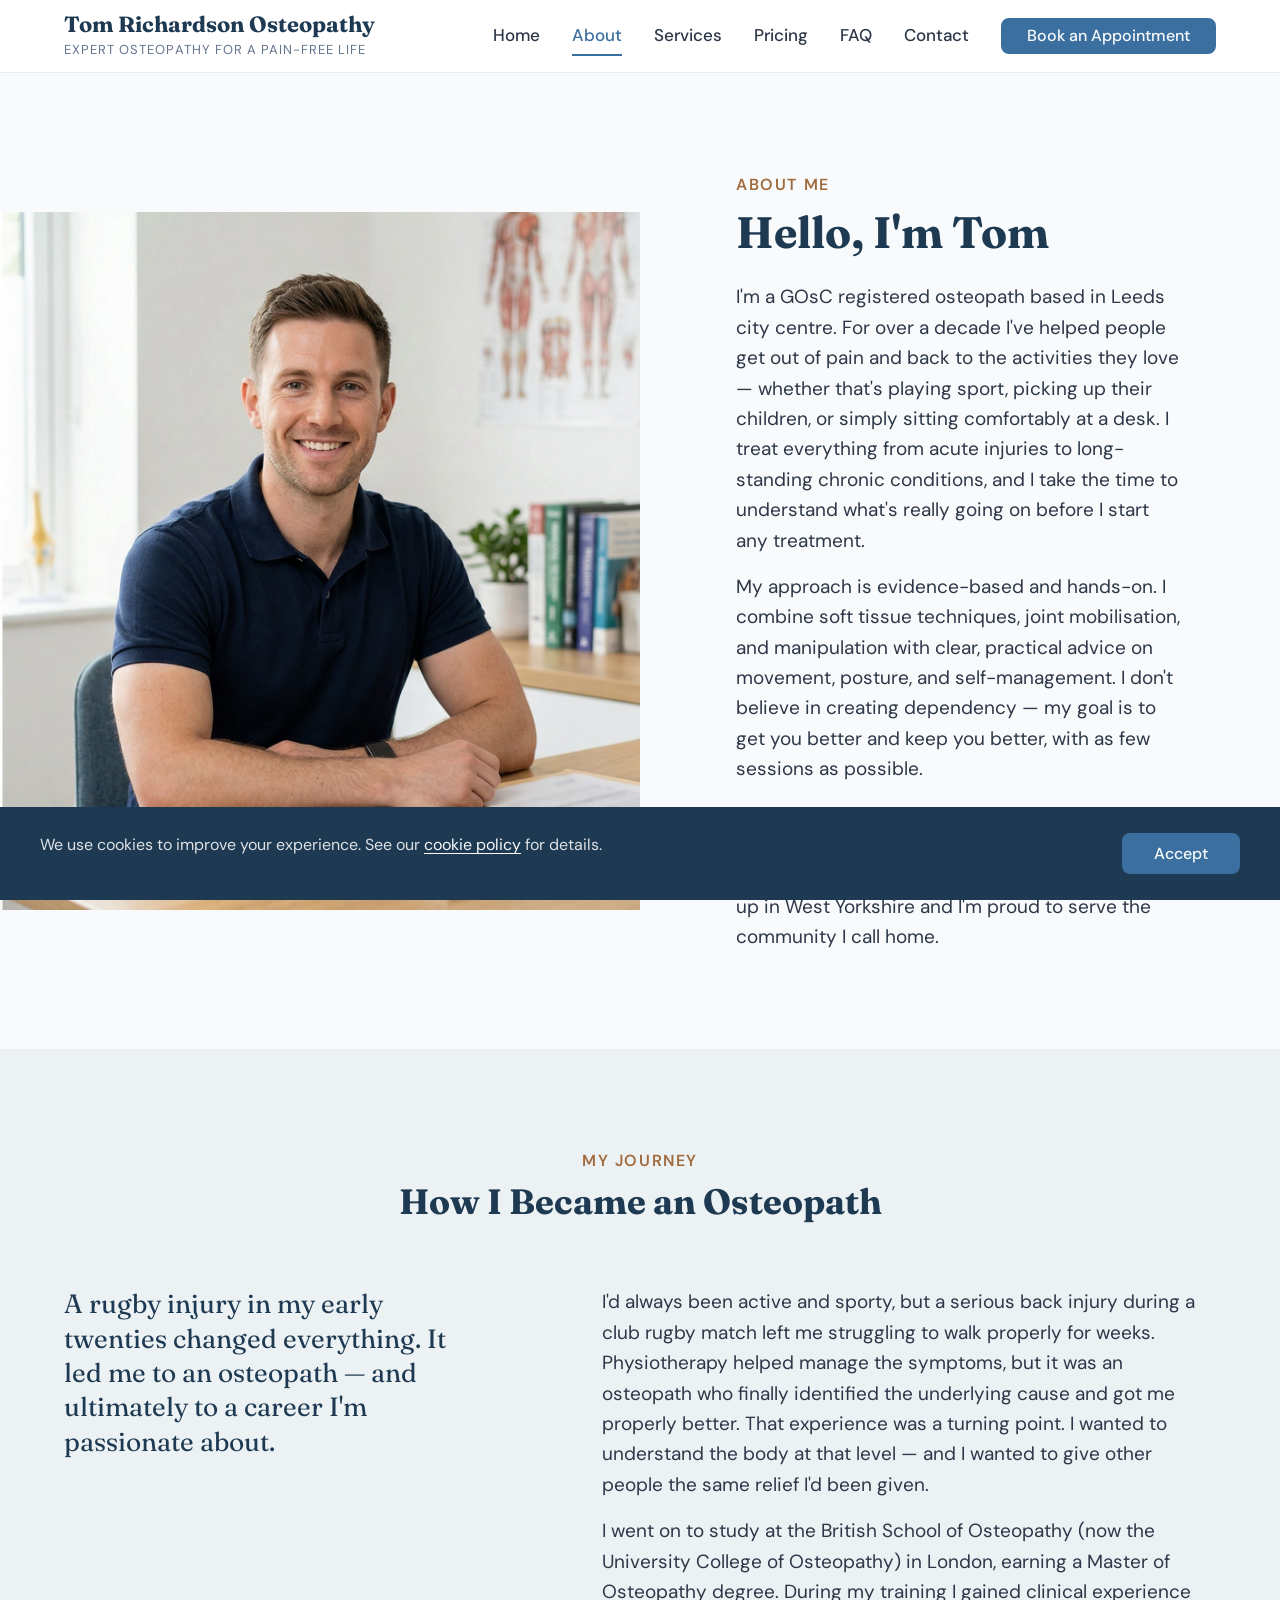
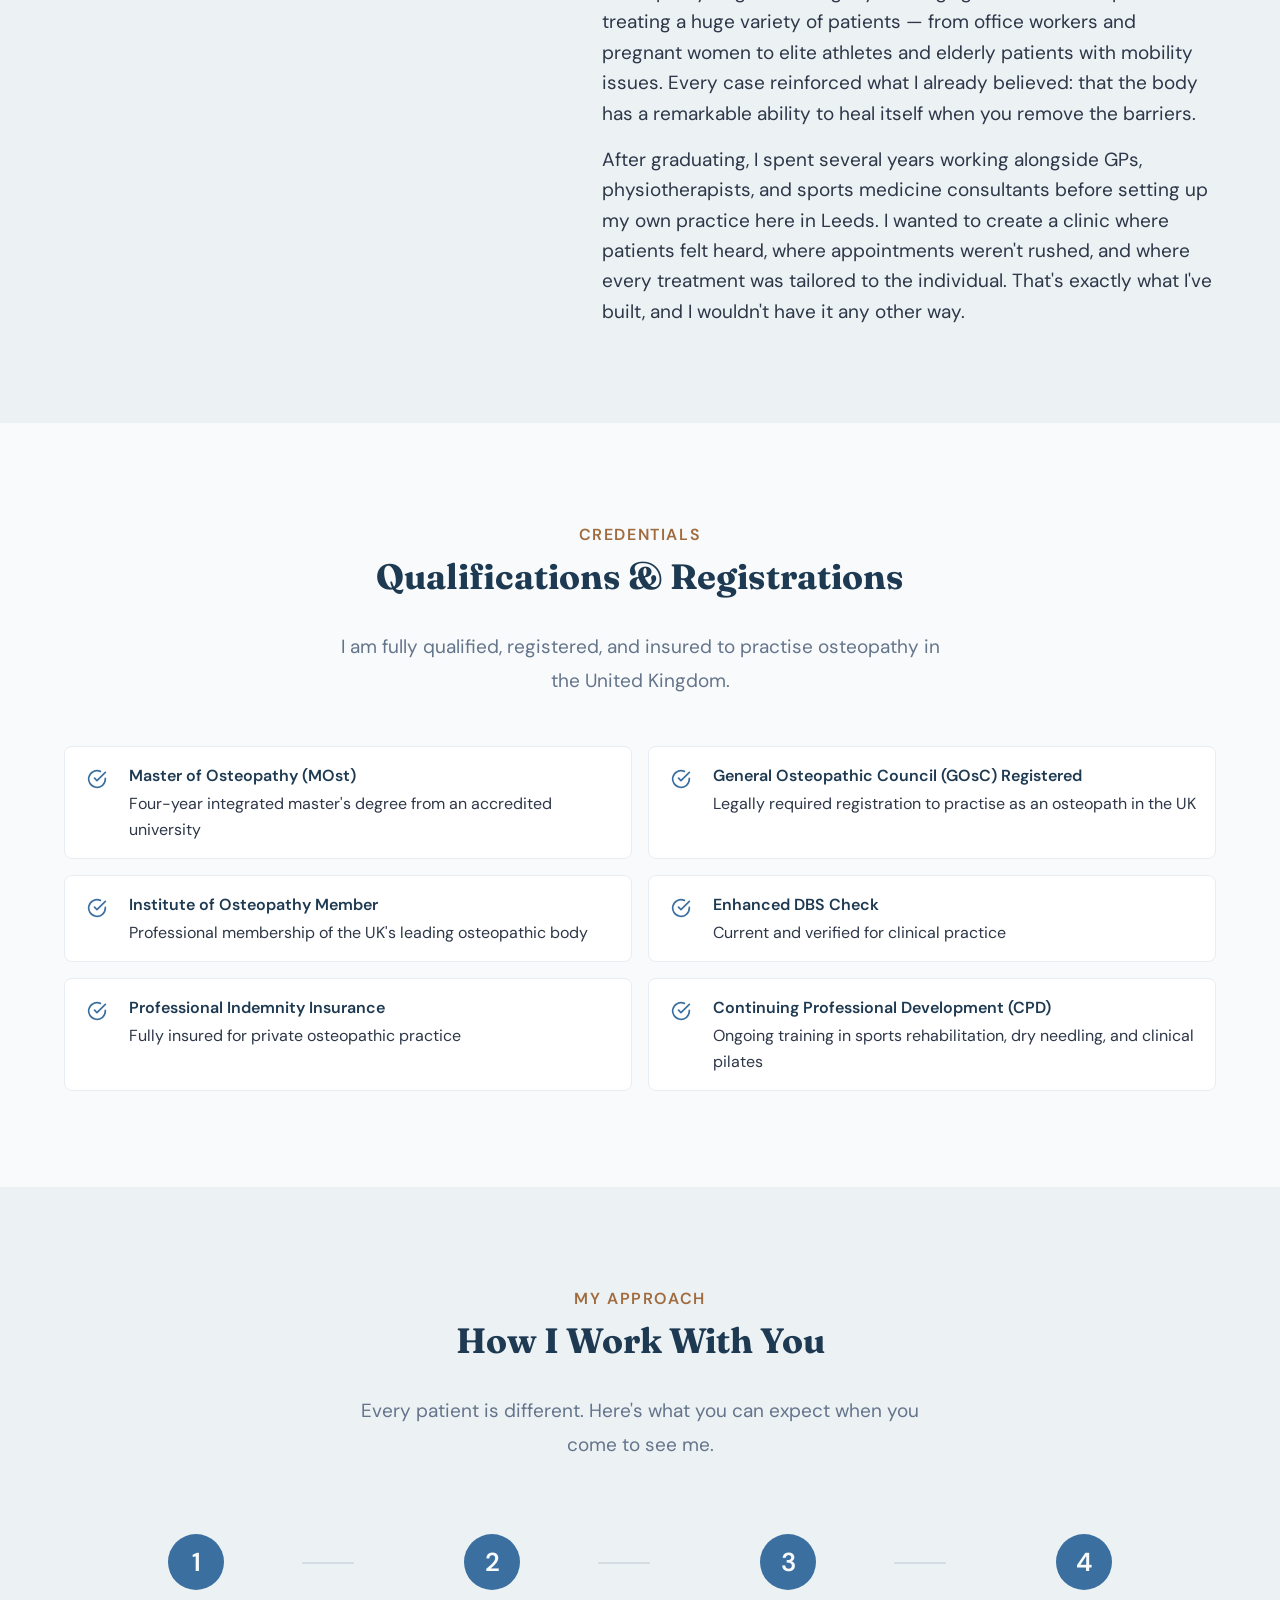
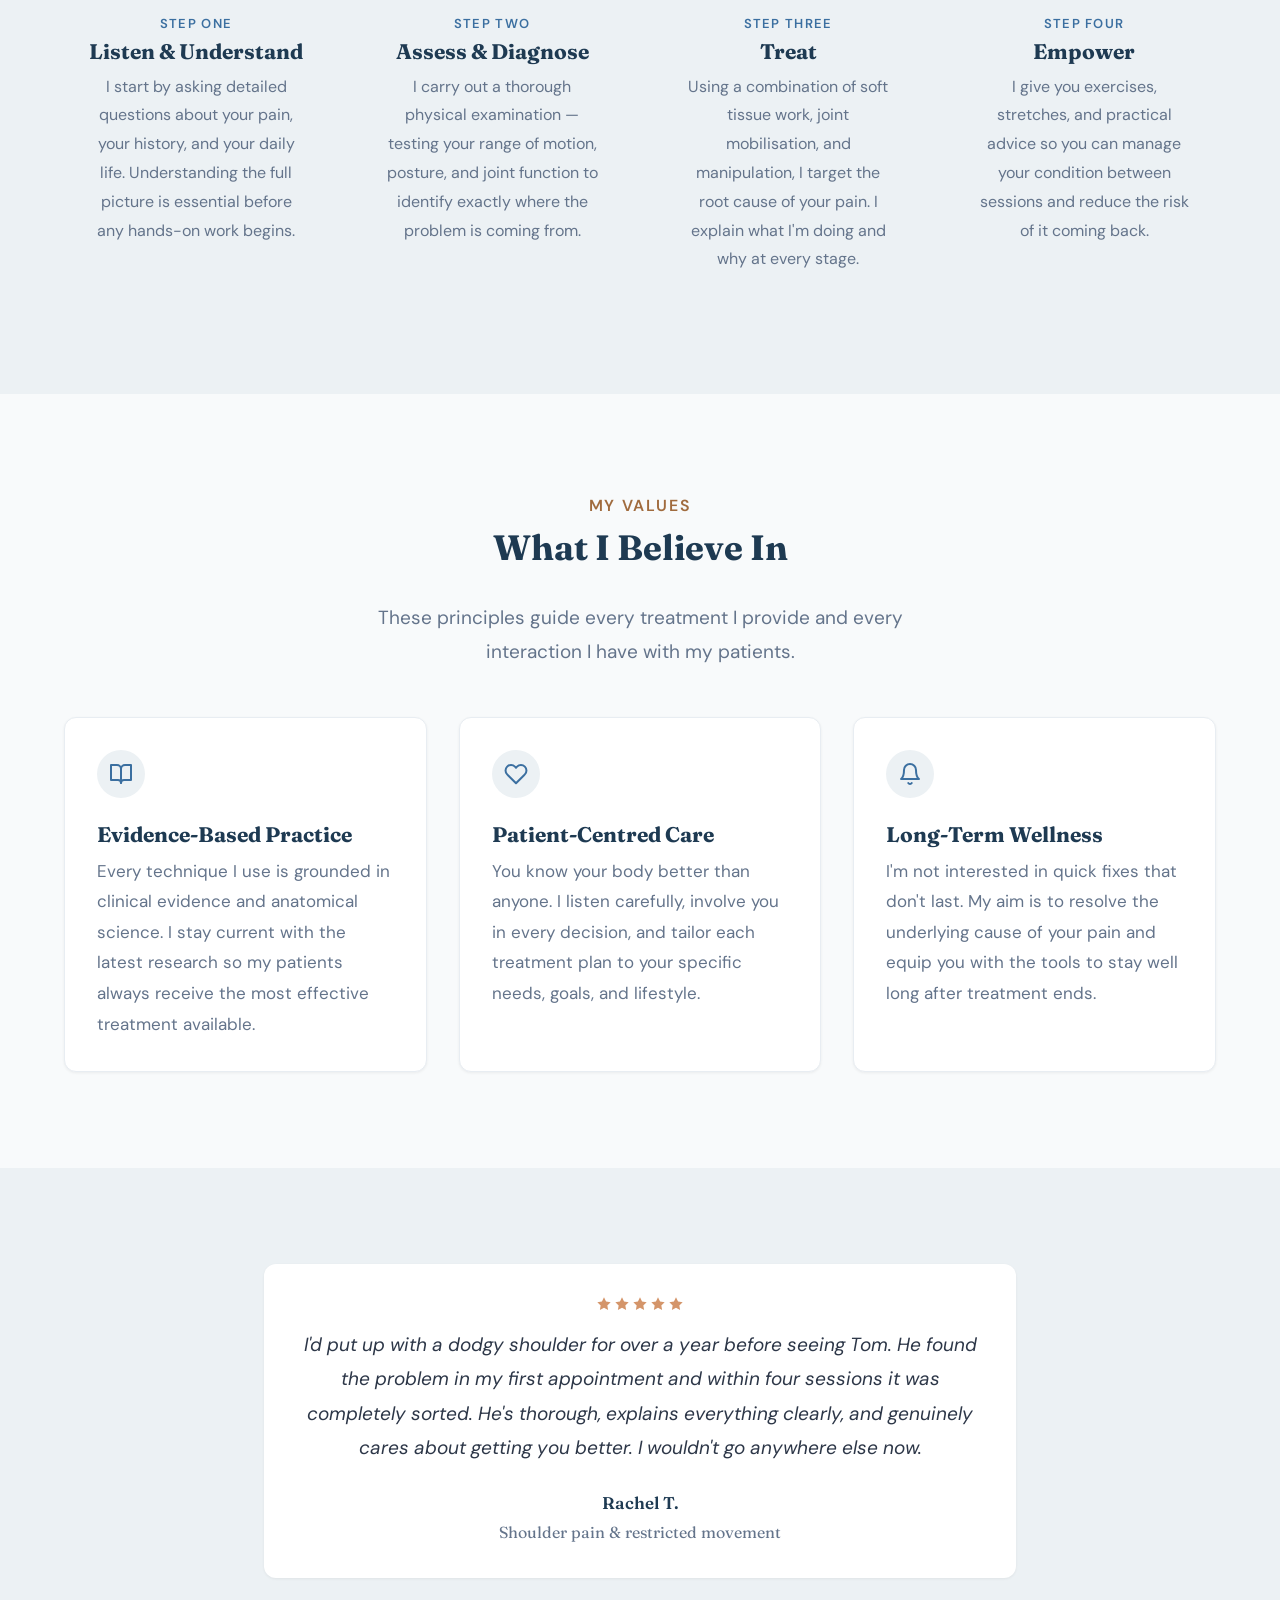
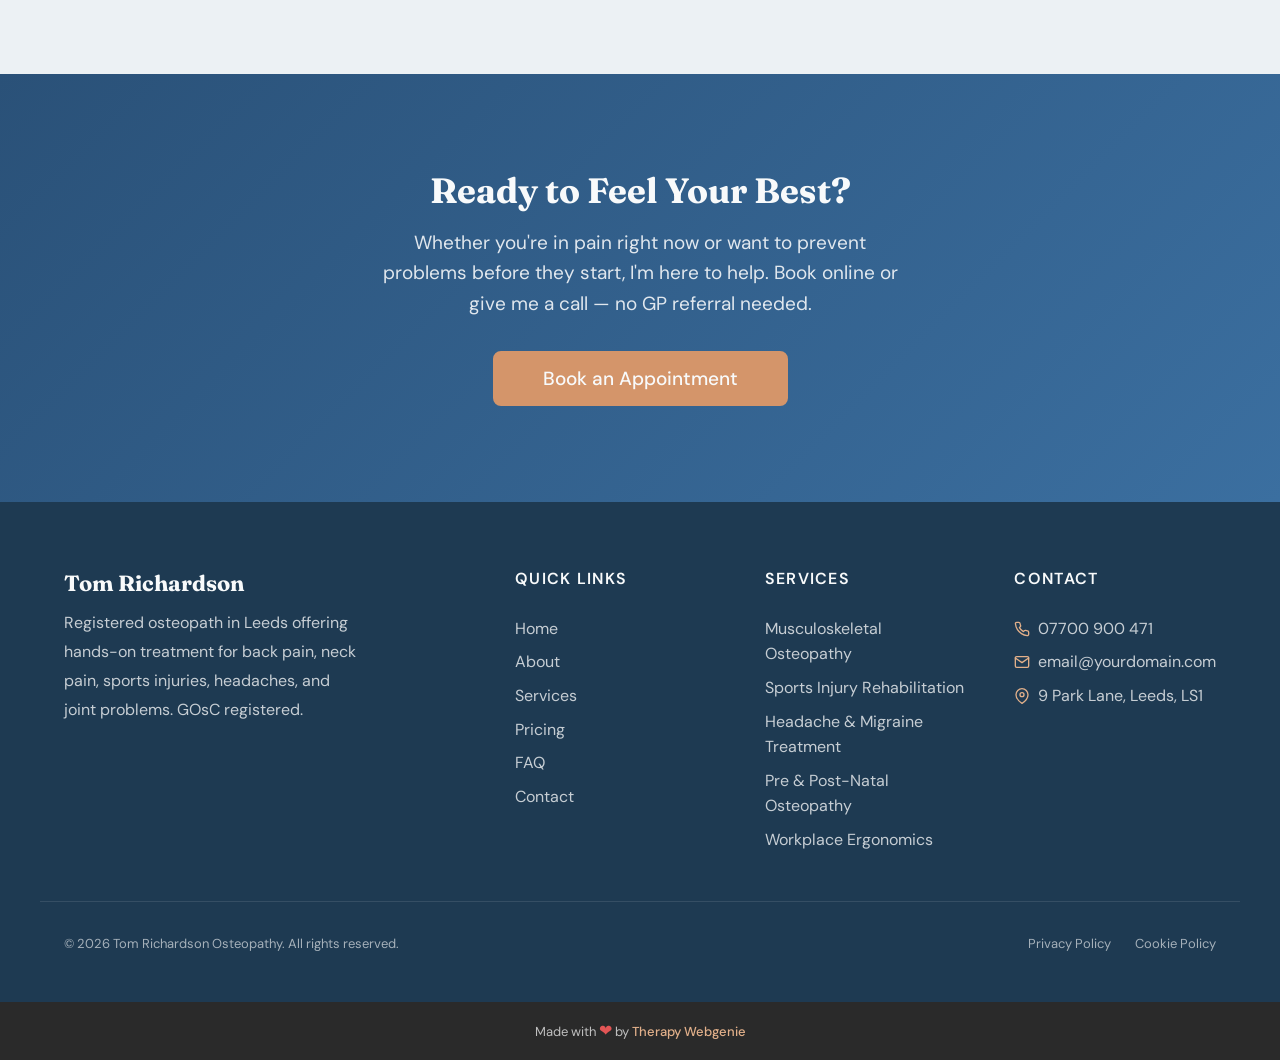
==== commit 9533f4ae: "Rebuild osteopath demo from master template — Trusty Blue + Boutique - Theme: Trusty Blue palette + " ====
--- a/about.html
+++ b/about.html
@@ -3,16 +3,54 @@
 <head>
   <meta charset="UTF-8">
   <meta name="viewport" content="width=device-width, initial-scale=1.0">
-  <meta name="description" content="About Tom Richardson — registered osteopath in Leeds with over 10 years of experience. GOsC registered, MOst qualified, and committed to evidence-based manual therapy.">
+  <meta name="description" content="About Tom Richardson — GOsC registered osteopath in Leeds. Evidence-based, hands-on treatment for back pain, sports injuries, headaches, and more. Master of Osteopathy (MOst) qualified.">
+  <meta name="author" content="Tom Richardson Osteopathy">
   <title>About Tom Richardson — Registered Osteopath in Leeds</title>
+
+  <link rel="canonical" href="https://osteopath.therapywebgenie.com/about.html">
+
+  <meta property="og:type" content="website">
+  <meta property="og:url" content="https://osteopath.therapywebgenie.com/about.html">
+  <meta property="og:title" content="About Tom Richardson — Registered Osteopath in Leeds">
+  <meta property="og:description" content="GOsC registered osteopath in Leeds. Evidence-based, hands-on treatment for back pain, sports injuries, headaches, and more.">
+  <meta property="og:image" content="https://osteopath.therapywebgenie.com/images/hero.jpg">
+
+  <meta name="twitter:card" content="summary_large_image">
+  <meta name="twitter:title" content="About Tom Richardson — Registered Osteopath in Leeds">
+  <meta name="twitter:description" content="GOsC registered osteopath in Leeds. Evidence-based, hands-on treatment for back pain, sports injuries, headaches, and more.">
+  <meta name="twitter:image" content="https://osteopath.therapywebgenie.com/images/hero.jpg">
 
   <link rel="preconnect" href="https://fonts.googleapis.com">
   <link rel="preconnect" href="https://fonts.gstatic.com" crossorigin>
 
-  <link rel="stylesheet" href="css/theme.css">
   <link rel="stylesheet" href="css/base.css">
   <link rel="stylesheet" href="css/components.css">
+  <link rel="stylesheet" href="css/theme.css">
   <!-- PROFILE:schema -->
+  <script type="application/ld+json">
+  {
+    "@context": "https://schema.org",
+    "@type": "LocalBusiness",
+    "name": "Tom Richardson Osteopathy",
+    "description": "Registered osteopath in Leeds offering hands-on treatment for back pain, neck pain, sports injuries, headaches, and joint problems.",
+    "url": "https://osteopath.therapywebgenie.com",
+    "telephone": "07700 900 471",
+    "email": "email@yourdomain.com",
+    "address": {
+      "@type": "PostalAddress",
+      "streetAddress": "9 Park Lane",
+      "addressLocality": "Leeds",
+      "postalCode": "LS1",
+      "addressCountry": "GB"
+    },
+    "openingHours": [
+      "Mo-Fr 08:00-19:00",
+      "Sa 09:00-13:00"
+    ],
+    "image": "https://osteopath.therapywebgenie.com/images/hero.jpg",
+    "priceRange": "££"
+  }
+  </script>
   <!-- /PROFILE:schema -->
 </head>
 <body>
@@ -20,42 +58,27 @@
   <a href="#main" class="skip-link">Skip to main content</a>
 
   <!-- SECTION: nav -->
-  <nav class="nav nav--two-tier" role="navigation" aria-label="Main navigation">
-    <div class="container">
-      <div class="nav__top">
-        <a href="index.html" class="nav__brand nav__brand--inline">
-          <div class="nav__brand-text">
-            <span class="nav__name"><!-- PROFILE:site_title -->Tom Richardson<!-- /PROFILE:site_title --></span>
-            <span class="nav__title"><!-- PROFILE:site_slogan -->Osteopathy<!-- /PROFILE:site_slogan --></span>
-          </div>
-        </a>
-        <div class="nav__contact">
-          <div class="nav__contact-item">
-            <svg xmlns="http://www.w3.org/2000/svg" viewBox="0 0 24 24" fill="none" stroke="currentColor" stroke-width="2" stroke-linecap="round" stroke-linejoin="round"><path d="M22 16.92v3a2 2 0 0 1-2.18 2 19.79 19.79 0 0 1-8.63-3.07 19.5 19.5 0 0 1-6-6 19.79 19.79 0 0 1-3.07-8.67A2 2 0 0 1 4.11 2h3a2 2 0 0 1 2 1.72c.127.96.361 1.903.7 2.81a2 2 0 0 1-.45 2.11L8.09 9.91a16 16 0 0 0 6 6l1.27-1.27a2 2 0 0 1 2.11-.45c.907.339 1.85.573 2.81.7A2 2 0 0 1 22 16.92z"></path></svg>
-            <!-- PROFILE:phone_landline --><a href="tel:07700900207">07700 900 207</a><!-- /PROFILE:phone_landline -->
-          </div>
-          <div class="nav__contact-item">
-            <svg xmlns="http://www.w3.org/2000/svg" viewBox="0 0 24 24" fill="none" stroke="currentColor" stroke-width="2" stroke-linecap="round" stroke-linejoin="round"><path d="M4 4h16c1.1 0 2 .9 2 2v12c0 1.1-.9 2-2 2H4c-1.1 0-2-.9-2-2V6c0-1.1.9-2 2-2z"></path><polyline points="22,6 12,13 2,6"></polyline></svg>
-            <!-- PROFILE:email --><a href="mailto:email@yourdomain.com">email@yourdomain.com</a><!-- /PROFILE:email -->
-          </div>
-        </div>
-      </div>
-      <div class="nav__bottom">
-        <div class="nav__links">
-          <a href="index.html" class="nav__link">Home</a>
-          <a href="about.html" class="nav__link nav__link--active">About</a>
-          <a href="services.html" class="nav__link">Services</a>
-          <a href="pricing.html" class="nav__link">Pricing</a>
-          <a href="faq.html" class="nav__link">FAQ</a>
-          <a href="contact.html" class="nav__link">Contact</a>
-          <a href="contact.html" class="btn btn--primary nav__cta">Book an Appointment</a>
-        </div>
-        <button class="nav__toggle" aria-label="Toggle menu" aria-expanded="false" aria-controls="mobile-menu">
-          <span class="nav__toggle-bar"></span>
-          <span class="nav__toggle-bar"></span>
-          <span class="nav__toggle-bar"></span>
-        </button>
-      </div>
+  <nav class="nav" role="navigation" aria-label="Main navigation">
+    <div class="container nav__inner">
+      <a href="index.html" class="nav__brand">
+        <!-- PROFILE:logo --><!-- /PROFILE:logo -->
+        <span class="nav__name"><!-- PROFILE:site_title -->Tom Richardson Osteopathy<!-- /PROFILE:site_title --></span>
+        <span class="nav__title"><!-- PROFILE:site_slogan -->Expert Osteopathy for a Pain-Free Life<!-- /PROFILE:site_slogan --></span>
+      </a>
+      <div class="nav__links">
+        <a href="index.html" class="nav__link">Home</a>
+        <a href="about.html" class="nav__link nav__link--active">About</a>
+        <a href="services.html" class="nav__link">Services</a>
+        <a href="pricing.html" class="nav__link">Pricing</a>
+        <a href="faq.html" class="nav__link">FAQ</a>
+        <a href="contact.html" class="nav__link">Contact</a>
+        <a href="contact.html" class="btn btn--primary nav__cta">Book an Appointment</a>
+      </div>
+      <button class="nav__toggle" aria-label="Toggle menu" aria-expanded="false" aria-controls="mobile-menu">
+        <span class="nav__toggle-bar"></span>
+        <span class="nav__toggle-bar"></span>
+        <span class="nav__toggle-bar"></span>
+      </button>
     </div>
     <div class="nav__mobile" id="mobile-menu" role="menu">
       <a href="index.html" class="nav__link" role="menuitem">Home</a>
@@ -65,16 +88,6 @@
       <a href="faq.html" class="nav__link" role="menuitem">FAQ</a>
       <a href="contact.html" class="nav__link" role="menuitem">Contact</a>
       <a href="contact.html" class="btn btn--primary" role="menuitem">Book an Appointment</a>
-      <div class="nav__mobile-contact">
-        <div class="nav__contact-item">
-          <svg xmlns="http://www.w3.org/2000/svg" viewBox="0 0 24 24" fill="none" stroke="currentColor" stroke-width="2" stroke-linecap="round" stroke-linejoin="round"><path d="M22 16.92v3a2 2 0 0 1-2.18 2 19.79 19.79 0 0 1-8.63-3.07 19.5 19.5 0 0 1-6-6 19.79 19.79 0 0 1-3.07-8.67A2 2 0 0 1 4.11 2h3a2 2 0 0 1 2 1.72c.127.96.361 1.903.7 2.81a2 2 0 0 1-.45 2.11L8.09 9.91a16 16 0 0 0 6 6l1.27-1.27a2 2 0 0 1 2.11-.45c.907.339 1.85.573 2.81.7A2 2 0 0 1 22 16.92z"></path></svg>
-          <a href="tel:07700900207">07700 900 207</a>
-        </div>
-        <div class="nav__contact-item">
-          <svg xmlns="http://www.w3.org/2000/svg" viewBox="0 0 24 24" fill="none" stroke="currentColor" stroke-width="2" stroke-linecap="round" stroke-linejoin="round"><path d="M4 4h16c1.1 0 2 .9 2 2v12c0 1.1-.9 2-2 2H4c-1.1 0-2-.9-2-2V6c0-1.1.9-2 2-2z"></path><polyline points="22,6 12,13 2,6"></polyline></svg>
-          <a href="mailto:email@yourdomain.com">email@yourdomain.com</a>
-        </div>
-      </div>
     </div>
   </nav>
   <!-- /SECTION: nav -->
@@ -83,15 +96,15 @@
   <div class="nav-scroll" aria-hidden="true">
     <div class="container nav-scroll__inner">
       <div class="nav-scroll__brand">
-        <span class="nav-scroll__name">Tom Richardson</span>
-        <span class="nav-scroll__title">Osteopathy</span>
+        <span class="nav-scroll__name"><!-- PROFILE:site_title -->Tom Richardson Osteopathy<!-- /PROFILE:site_title --></span>
+        <span class="nav-scroll__title"><!-- PROFILE:site_slogan -->Expert Osteopathy for a Pain-Free Life<!-- /PROFILE:site_slogan --></span>
       </div>
       <div class="nav-scroll__right">
-        <a href="tel:07700900207" class="nav-scroll__phone">
+        <a href="tel:07700900471" class="nav-scroll__phone">
           <svg xmlns="http://www.w3.org/2000/svg" viewBox="0 0 24 24" fill="none" stroke="currentColor" stroke-width="2" stroke-linecap="round" stroke-linejoin="round"><path d="M22 16.92v3a2 2 0 0 1-2.18 2 19.79 19.79 0 0 1-8.63-3.07 19.5 19.5 0 0 1-6-6 19.79 19.79 0 0 1-3.07-8.67A2 2 0 0 1 4.11 2h3a2 2 0 0 1 2 1.72c.127.96.361 1.903.7 2.81a2 2 0 0 1-.45 2.11L8.09 9.91a16 16 0 0 0 6 6l1.27-1.27a2 2 0 0 1 2.11-.45c.907.339 1.85.573 2.81.7A2 2 0 0 1 22 16.92z"></path></svg>
-          07700 900 207
+          07700 900 471
         </a>
-        <a href="tel:07700900207" class="nav-scroll__phone-icon" aria-label="Call me">
+        <a href="tel:07700900471" class="nav-scroll__phone-icon" aria-label="Call us">
           <svg xmlns="http://www.w3.org/2000/svg" viewBox="0 0 24 24" fill="none" stroke="currentColor" stroke-width="2" stroke-linecap="round" stroke-linejoin="round"><path d="M22 16.92v3a2 2 0 0 1-2.18 2 19.79 19.79 0 0 1-8.63-3.07 19.5 19.5 0 0 1-6-6 19.79 19.79 0 0 1-3.07-8.67A2 2 0 0 1 4.11 2h3a2 2 0 0 1 2 1.72c.127.96.361 1.903.7 2.81a2 2 0 0 1-.45 2.11L8.09 9.91a16 16 0 0 0 6 6l1.27-1.27a2 2 0 0 1 2.11-.45c.907.339 1.85.573 2.81.7A2 2 0 0 1 22 16.92z"></path></svg>
         </a>
         <button class="nav-scroll__toggle" aria-label="Toggle menu">
@@ -109,14 +122,14 @@
     <section class="about-hero">
       <div class="container about-hero__inner">
         <div class="about-hero__image-wrap">
-          <img src="images/about-portrait.jpg" alt="Tom Richardson, osteopath" class="about-hero__image" width="600" height="800" loading="eager">
+          <img src="images/about-portrait.jpg" alt="Tom Richardson, registered osteopath in Leeds" class="about-hero__image" width="600" height="800" style="max-height: 100vh;">
         </div>
         <div class="about-hero__content">
           <span class="section-label">About Me</span>
           <h1>Hello, I'm Tom</h1>
-          <p>I'm a registered osteopath based in Leeds city centre, and I've spent the last decade helping people get out of pain and stay out of pain. From office workers with chronic neck problems to weekend runners with knee injuries, I treat the full range of musculoskeletal conditions using skilled, hands-on techniques.</p>
-          <p>I graduated from the British School of Osteopathy (now the University College of Osteopathy) with a Master's in Osteopathy, and I've been in clinical practice ever since. I'm registered with the General Osteopathic Council, fully insured, and committed to ongoing professional development.</p>
-          <p>Outside of clinic, I'm a keen road cyclist, a mediocre but enthusiastic home cook, and I spend most weekends exploring the Yorkshire Dales with my border collie, Finn.</p>
+          <p>I'm a GOsC registered osteopath based in Leeds city centre. For over a decade I've helped people get out of pain and back to the activities they love — whether that's playing sport, picking up their children, or simply sitting comfortably at a desk. I treat everything from acute injuries to long-standing chronic conditions, and I take the time to understand what's really going on before I start any treatment.</p>
+          <p>My approach is evidence-based and hands-on. I combine soft tissue techniques, joint mobilisation, and manipulation with clear, practical advice on movement, posture, and self-management. I don't believe in creating dependency — my goal is to get you better and keep you better, with as few sessions as possible.</p>
+          <p>When I'm not in clinic, you'll usually find me running along the canal, watching Leeds Rhinos, or exploring the Yorkshire Dales with my dog. I grew up in West Yorkshire and I'm proud to serve the community I call home.</p>
         </div>
       </div>
     </section>
@@ -128,15 +141,16 @@
         <div class="story-split">
           <div class="story-split__heading text-center">
             <span class="section-label">My Journey</span>
-            <h2 style="margin-bottom: var(--space-3xl);">From Sport to Clinical Practice</h2>
+            <h2 style="margin-bottom: var(--space-3xl);">How I Became an Osteopath</h2>
           </div>
           <div class="story-split__body" style="gap: var(--space-5xl);">
             <div class="story-split__lead">
-              <h3>Growing up around sport gave me a deep respect for what the human body can do — and a front-row seat to what happens when it breaks down.</h3>
+              <h3>A rugby injury in my early twenties changed everything. It led me to an osteopath — and ultimately to a career I'm passionate about.</h3>
             </div>
             <div class="story-split__text">
-              <p>I played competitive cricket through my teens and suffered a recurring lower back injury that nobody could properly explain. After seeing an osteopath who not only fixed the problem but also helped me understand why it kept coming back, I knew this was what I wanted to do with my life.</p>
-              <p>I trained for four years at the British School of Osteopathy in London, qualifying with a Master's degree in 2014. After working in multidisciplinary clinics in London and Sheffield, I moved back to Leeds — the city I grew up near — and opened my own practice. Ten years and thousands of patients later, I still get the same satisfaction from helping someone walk out feeling better than when they walked in.</p>
+              <p>I'd always been active and sporty, but a serious back injury during a club rugby match left me struggling to walk properly for weeks. Physiotherapy helped manage the symptoms, but it was an osteopath who finally identified the underlying cause and got me properly better. That experience was a turning point. I wanted to understand the body at that level — and I wanted to give other people the same relief I'd been given.</p>
+              <p>I went on to study at the British School of Osteopathy (now the University College of Osteopathy) in London, earning a Master of Osteopathy degree. During my training I gained clinical experience treating a huge variety of patients — from office workers and pregnant women to elite athletes and elderly patients with mobility issues. Every case reinforced what I already believed: that the body has a remarkable ability to heal itself when you remove the barriers.</p>
+              <p>After graduating, I spent several years working alongside GPs, physiotherapists, and sports medicine consultants before setting up my own practice here in Leeds. I wanted to create a clinic where patients felt heard, where appointments weren't rushed, and where every treatment was tailored to the individual. That's exactly what I've built, and I wouldn't have it any other way.</p>
             </div>
           </div>
         </div>
@@ -149,101 +163,169 @@
       <div class="container">
         <div class="text-center">
           <span class="section-label">Credentials</span>
-          <h2>Qualifications &amp; Registration</h2>
-          <p class="section-subtitle">Your safety matters. Here's what stands behind my practice.</p>
-        </div>
-        <div class="grid grid--3">
-          <div class="card card--feature">
-            <div class="card__icon">
-              <svg xmlns="http://www.w3.org/2000/svg" viewBox="0 0 24 24" fill="none" stroke="currentColor" stroke-width="2" stroke-linecap="round" stroke-linejoin="round"><path d="M22 11.08V12a10 10 0 1 1-5.93-9.14"></path><polyline points="22 4 12 14.01 9 11.01"></polyline></svg>
-            </div>
-            <h3 class="card__title">GOsC Registered</h3>
-            <p class="card__text">General Osteopathic Council — the statutory regulator for osteopaths in the UK. It's a legal requirement to practise.</p>
-          </div>
-          <div class="card card--feature">
-            <div class="card__icon">
-              <svg xmlns="http://www.w3.org/2000/svg" viewBox="0 0 24 24" fill="none" stroke="currentColor" stroke-width="2" stroke-linecap="round" stroke-linejoin="round"><path d="M2 3h6a4 4 0 0 1 4 4v14a3 3 0 0 0-3-3H2z"></path><path d="M22 3h-6a4 4 0 0 0-4 4v14a3 3 0 0 1 3-3h7z"></path></svg>
-            </div>
-            <h3 class="card__title">MOst (Master's)</h3>
-            <p class="card__text">Master of Osteopathy from the University College of Osteopathy — four years of full-time clinical training.</p>
-          </div>
-          <div class="card card--feature">
-            <div class="card__icon">
-              <svg xmlns="http://www.w3.org/2000/svg" viewBox="0 0 24 24" fill="none" stroke="currentColor" stroke-width="2" stroke-linecap="round" stroke-linejoin="round"><circle cx="12" cy="12" r="10"></circle><line x1="2" y1="12" x2="22" y2="12"></line><path d="M12 2a15.3 15.3 0 0 1 4 10 15.3 15.3 0 0 1-4 10 15.3 15.3 0 0 1-4-10 15.3 15.3 0 0 1 4-10z"></path></svg>
-            </div>
-            <h3 class="card__title">Institute of Osteopathy</h3>
-            <p class="card__text">Member of the iO — the UK's leading professional membership body for osteopaths, promoting standards and development.</p>
-          </div>
-          <div class="card card--feature">
-            <div class="card__icon">
-              <svg xmlns="http://www.w3.org/2000/svg" viewBox="0 0 24 24" fill="none" stroke="currentColor" stroke-width="2" stroke-linecap="round" stroke-linejoin="round"><path d="M12 22s8-4 8-10V5l-8-3-8 3v7c0 6 8 10 8 10z"></path></svg>
-            </div>
-            <h3 class="card__title">Fully Insured</h3>
-            <p class="card__text">Full professional indemnity and public liability insurance — your safety and trust are always protected.</p>
-          </div>
-          <div class="card card--feature">
-            <div class="card__icon">
-              <svg xmlns="http://www.w3.org/2000/svg" viewBox="0 0 24 24" fill="none" stroke="currentColor" stroke-width="2" stroke-linecap="round" stroke-linejoin="round"><path d="M20.84 4.61a5.5 5.5 0 0 0-7.78 0L12 5.67l-1.06-1.06a5.5 5.5 0 0 0-7.78 7.78l1.06 1.06L12 21.23l7.78-7.78 1.06-1.06a5.5 5.5 0 0 0 0-7.78z"></path></svg>
-            </div>
-            <h3 class="card__title">DBS Enhanced</h3>
-            <p class="card__text">Enhanced DBS check completed — an additional layer of safeguarding for all patients.</p>
-          </div>
-          <div class="card card--feature">
-            <div class="card__icon">
-              <svg xmlns="http://www.w3.org/2000/svg" viewBox="0 0 24 24" fill="none" stroke="currentColor" stroke-width="2" stroke-linecap="round" stroke-linejoin="round"><polyline points="16 18 22 12 16 6"></polyline><polyline points="8 6 2 12 8 18"></polyline></svg>
-            </div>
-            <h3 class="card__title">Ongoing CPD</h3>
-            <p class="card__text">Regular training in sports rehabilitation, dry needling, and cranial osteopathy. Continuous learning keeps my practice current.</p>
+          <h2>Qualifications &amp; Registrations</h2>
+          <p class="section-subtitle">I am fully qualified, registered, and insured to practise osteopathy in the United Kingdom.</p>
+        </div>
+        <div class="quals-list">
+          <div class="quals-list__item">
+            <div class="quals-list__icon">
+              <svg xmlns="http://www.w3.org/2000/svg" viewBox="0 0 24 24" fill="none" stroke="currentColor" stroke-width="2" stroke-linecap="round" stroke-linejoin="round"><path d="M22 11.08V12a10 10 0 1 1-5.93-9.14"></path><polyline points="22 4 12 14.01 9 11.01"></polyline></svg>
+            </div>
+            <div class="quals-list__text">
+              <strong>Master of Osteopathy (MOst)</strong>
+              Four-year integrated master's degree from an accredited university
+            </div>
+          </div>
+          <div class="quals-list__item">
+            <div class="quals-list__icon">
+              <svg xmlns="http://www.w3.org/2000/svg" viewBox="0 0 24 24" fill="none" stroke="currentColor" stroke-width="2" stroke-linecap="round" stroke-linejoin="round"><path d="M22 11.08V12a10 10 0 1 1-5.93-9.14"></path><polyline points="22 4 12 14.01 9 11.01"></polyline></svg>
+            </div>
+            <div class="quals-list__text">
+              <strong>General Osteopathic Council (GOsC) Registered</strong>
+              Legally required registration to practise as an osteopath in the UK
+            </div>
+          </div>
+          <div class="quals-list__item">
+            <div class="quals-list__icon">
+              <svg xmlns="http://www.w3.org/2000/svg" viewBox="0 0 24 24" fill="none" stroke="currentColor" stroke-width="2" stroke-linecap="round" stroke-linejoin="round"><path d="M22 11.08V12a10 10 0 1 1-5.93-9.14"></path><polyline points="22 4 12 14.01 9 11.01"></polyline></svg>
+            </div>
+            <div class="quals-list__text">
+              <strong>Institute of Osteopathy Member</strong>
+              Professional membership of the UK's leading osteopathic body
+            </div>
+          </div>
+          <div class="quals-list__item">
+            <div class="quals-list__icon">
+              <svg xmlns="http://www.w3.org/2000/svg" viewBox="0 0 24 24" fill="none" stroke="currentColor" stroke-width="2" stroke-linecap="round" stroke-linejoin="round"><path d="M22 11.08V12a10 10 0 1 1-5.93-9.14"></path><polyline points="22 4 12 14.01 9 11.01"></polyline></svg>
+            </div>
+            <div class="quals-list__text">
+              <strong>Enhanced DBS Check</strong>
+              Current and verified for clinical practice
+            </div>
+          </div>
+          <div class="quals-list__item">
+            <div class="quals-list__icon">
+              <svg xmlns="http://www.w3.org/2000/svg" viewBox="0 0 24 24" fill="none" stroke="currentColor" stroke-width="2" stroke-linecap="round" stroke-linejoin="round"><path d="M22 11.08V12a10 10 0 1 1-5.93-9.14"></path><polyline points="22 4 12 14.01 9 11.01"></polyline></svg>
+            </div>
+            <div class="quals-list__text">
+              <strong>Professional Indemnity Insurance</strong>
+              Fully insured for private osteopathic practice
+            </div>
+          </div>
+          <div class="quals-list__item">
+            <div class="quals-list__icon">
+              <svg xmlns="http://www.w3.org/2000/svg" viewBox="0 0 24 24" fill="none" stroke="currentColor" stroke-width="2" stroke-linecap="round" stroke-linejoin="round"><path d="M22 11.08V12a10 10 0 1 1-5.93-9.14"></path><polyline points="22 4 12 14.01 9 11.01"></polyline></svg>
+            </div>
+            <div class="quals-list__text">
+              <strong>Continuing Professional Development (CPD)</strong>
+              Ongoing training in sports rehabilitation, dry needling, and clinical pilates
+            </div>
           </div>
         </div>
       </div>
     </section>
     <!-- /SECTION: qualifications -->
 
-    <!-- SECTION: values -->
+    <!-- SECTION: approach -->
     <section class="section section--alt reveal">
       <div class="container">
         <div class="text-center">
           <span class="section-label">My Approach</span>
-          <h2>How I Work</h2>
-          <p class="section-subtitle">Every patient is different. These principles guide every consultation.</p>
+          <h2>How I Work With You</h2>
+          <p class="section-subtitle">Every patient is different. Here's what you can expect when you come to see me.</p>
         </div>
         <div class="steps steps--connected steps--4">
           <div class="step">
-            <div class="step__number">1</div>
+            <div class="step__number" style="font-family: var(--font-body);">1</div>
             <span class="step__label">Step One</span>
-            <h3 class="step__title">Find the Cause</h3>
-            <p class="step__text">Pain is often a symptom, not the problem. I assess your whole body — posture, movement, lifestyle — to understand what's really going on.</p>
+            <h3 class="step__title">Listen &amp; Understand</h3>
+            <p class="step__text">I start by asking detailed questions about your pain, your history, and your daily life. Understanding the full picture is essential before any hands-on work begins.</p>
           </div>
           <div class="step">
-            <div class="step__number">2</div>
+            <div class="step__number" style="font-family: var(--font-body);">2</div>
             <span class="step__label">Step Two</span>
-            <h3 class="step__title">Hands-On Treatment</h3>
-            <p class="step__text">Soft tissue massage, joint mobilisation, manipulation, and stretching — tailored to your body and your condition.</p>
+            <h3 class="step__title">Assess &amp; Diagnose</h3>
+            <p class="step__text">I carry out a thorough physical examination — testing your range of motion, posture, and joint function to identify exactly where the problem is coming from.</p>
           </div>
           <div class="step">
-            <div class="step__number">3</div>
+            <div class="step__number" style="font-family: var(--font-body);">3</div>
             <span class="step__label">Step Three</span>
-            <h3 class="step__title">Educate &amp; Empower</h3>
-            <p class="step__text">I'll explain what's happening in plain English, give you exercises, and help you prevent the problem coming back.</p>
+            <h3 class="step__title">Treat</h3>
+            <p class="step__text">Using a combination of soft tissue work, joint mobilisation, and manipulation, I target the root cause of your pain. I explain what I'm doing and why at every stage.</p>
           </div>
           <div class="step">
-            <div class="step__number">4</div>
+            <div class="step__number" style="font-family: var(--font-body);">4</div>
             <span class="step__label">Step Four</span>
-            <h3 class="step__title">Honest &amp; Efficient</h3>
-            <p class="step__text">I'll tell you how many sessions you need and whether osteopathy is the right approach. No unnecessary appointments.</p>
+            <h3 class="step__title">Empower</h3>
+            <p class="step__text">I give you exercises, stretches, and practical advice so you can manage your condition between sessions and reduce the risk of it coming back.</p>
+          </div>
+        </div>
+      </div>
+    </section>
+    <!-- /SECTION: approach -->
+
+    <!-- SECTION: values -->
+    <section class="section reveal">
+      <div class="container">
+        <div class="text-center">
+          <span class="section-label">My Values</span>
+          <h2>What I Believe In</h2>
+          <p class="section-subtitle">These principles guide every treatment I provide and every interaction I have with my patients.</p>
+        </div>
+        <div class="grid grid--3">
+          <div class="card">
+            <div class="card__icon">
+              <svg xmlns="http://www.w3.org/2000/svg" viewBox="0 0 24 24" fill="none" stroke="currentColor" stroke-width="2" stroke-linecap="round" stroke-linejoin="round"><path d="M2 3h6a4 4 0 0 1 4 4v14a3 3 0 0 0-3-3H2z"></path><path d="M22 3h-6a4 4 0 0 0-4 4v14a3 3 0 0 1 3-3h7z"></path></svg>
+            </div>
+            <h3 class="card__title">Evidence-Based Practice</h3>
+            <p class="card__text">Every technique I use is grounded in clinical evidence and anatomical science. I stay current with the latest research so my patients always receive the most effective treatment available.</p>
+          </div>
+          <div class="card">
+            <div class="card__icon">
+              <svg xmlns="http://www.w3.org/2000/svg" viewBox="0 0 24 24" fill="none" stroke="currentColor" stroke-width="2" stroke-linecap="round" stroke-linejoin="round"><path d="M20.84 4.61a5.5 5.5 0 0 0-7.78 0L12 5.67l-1.06-1.06a5.5 5.5 0 0 0-7.78 7.78l1.06 1.06L12 21.23l7.78-7.78 1.06-1.06a5.5 5.5 0 0 0 0-7.78z"></path></svg>
+            </div>
+            <h3 class="card__title">Patient-Centred Care</h3>
+            <p class="card__text">You know your body better than anyone. I listen carefully, involve you in every decision, and tailor each treatment plan to your specific needs, goals, and lifestyle.</p>
+          </div>
+          <div class="card">
+            <div class="card__icon">
+              <svg xmlns="http://www.w3.org/2000/svg" viewBox="0 0 24 24" fill="none" stroke="currentColor" stroke-width="2" stroke-linecap="round" stroke-linejoin="round"><path d="M18 8A6 6 0 0 0 6 8c0 7-3 9-3 9h18s-3-2-3-9"></path><path d="M13.73 21a2 2 0 0 1-3.46 0"></path></svg>
+            </div>
+            <h3 class="card__title">Long-Term Wellness</h3>
+            <p class="card__text">I'm not interested in quick fixes that don't last. My aim is to resolve the underlying cause of your pain and equip you with the tools to stay well long after treatment ends.</p>
           </div>
         </div>
       </div>
     </section>
     <!-- /SECTION: values -->
+
+    <!-- SECTION: testimonial -->
+    <section class="section section--alt reveal">
+      <div class="container container--narrow text-center">
+        <div class="testimonial testimonial--avatar">
+          <div class="testimonial__stars">
+            <svg viewBox="0 0 24 24"><path d="M12 2l3.09 6.26L22 9.27l-5 4.87 1.18 6.88L12 17.77l-6.18 3.25L7 14.14 2 9.27l6.91-1.01L12 2z"/></svg>
+            <svg viewBox="0 0 24 24"><path d="M12 2l3.09 6.26L22 9.27l-5 4.87 1.18 6.88L12 17.77l-6.18 3.25L7 14.14 2 9.27l6.91-1.01L12 2z"/></svg>
+            <svg viewBox="0 0 24 24"><path d="M12 2l3.09 6.26L22 9.27l-5 4.87 1.18 6.88L12 17.77l-6.18 3.25L7 14.14 2 9.27l6.91-1.01L12 2z"/></svg>
+            <svg viewBox="0 0 24 24"><path d="M12 2l3.09 6.26L22 9.27l-5 4.87 1.18 6.88L12 17.77l-6.18 3.25L7 14.14 2 9.27l6.91-1.01L12 2z"/></svg>
+            <svg viewBox="0 0 24 24"><path d="M12 2l3.09 6.26L22 9.27l-5 4.87 1.18 6.88L12 17.77l-6.18 3.25L7 14.14 2 9.27l6.91-1.01L12 2z"/></svg>
+          </div>
+          <p class="testimonial__quote">I'd put up with a dodgy shoulder for over a year before seeing Tom. He found the problem in my first appointment and within four sessions it was completely sorted. He's thorough, explains everything clearly, and genuinely cares about getting you better. I wouldn't go anywhere else now.</p>
+          <p class="testimonial__author">Rachel T.</p>
+          <p class="testimonial__detail">Shoulder pain &amp; restricted movement</p>
+        </div>
+      </div>
+    </section>
+    <!-- /SECTION: testimonial -->
 
     <!-- SECTION: cta -->
     <section class="section cta-banner reveal">
       <div class="container text-center">
-        <h2>Ready to Find Out More?</h2>
-        <p>Book an appointment or give me a call. I'll assess your condition, explain exactly what's going on, and outline a clear treatment plan — no jargon, no pressure.</p>
-        <a href="contact.html" class="btn btn--accent">Book an Appointment</a>
+        <h2>Ready to Feel Your Best?</h2>
+        <p>Whether you're in pain right now or want to prevent problems before they start, I'm here to help. Book online or give me a call — no GP referral needed.</p>
+        <div class="cta-banner__buttons">
+          <a href="contact.html" class="btn btn--accent">Book an Appointment</a>
+        </div>
       </div>
     </section>
     <!-- /SECTION: cta -->
@@ -269,27 +351,28 @@
         </div>
       </div>
       <div class="footer__col">
-        <p class="footer__heading">Treatments</p>
+                <p class="footer__heading">Services</p>
         <div class="footer__links">
-          <a href="services.html" class="footer__link">Back Pain &amp; Sciatica</a>
-          <a href="services.html" class="footer__link">Neck Pain &amp; Headaches</a>
-          <a href="services.html" class="footer__link">Sports Injuries</a>
-          <a href="services.html" class="footer__link">Joint &amp; Muscle Pain</a>
+          <a href="services.html#service-musculoskeletal" class="footer__link">Musculoskeletal Osteopathy</a>
+          <a href="services.html#service-sports" class="footer__link">Sports Injury Rehabilitation</a>
+          <a href="services.html#service-headaches" class="footer__link">Headache &amp; Migraine Treatment</a>
+          <a href="services.html#service-prenatal" class="footer__link">Pre &amp; Post-Natal Osteopathy</a>
+          <a href="services.html#service-ergonomics" class="footer__link">Workplace Ergonomics</a>
         </div>
       </div>
       <div class="footer__col">
         <p class="footer__heading">Contact</p>
         <div class="footer__contact-item">
           <svg xmlns="http://www.w3.org/2000/svg" viewBox="0 0 24 24" fill="none" stroke="currentColor" stroke-width="2" stroke-linecap="round" stroke-linejoin="round"><path d="M22 16.92v3a2 2 0 0 1-2.18 2 19.79 19.79 0 0 1-8.63-3.07 19.5 19.5 0 0 1-6-6 19.79 19.79 0 0 1-3.07-8.67A2 2 0 0 1 4.11 2h3a2 2 0 0 1 2 1.72 12.84 12.84 0 0 0 .7 2.81 2 2 0 0 1-.45 2.11L8.09 9.91a16 16 0 0 0 6 6l1.27-1.27a2 2 0 0 1 2.11-.45 12.84 12.84 0 0 0 2.81.7A2 2 0 0 1 22 16.92z"></path></svg>
-          <span>07700 900 207</span>
+          <!-- PROFILE:phone_landline --><span>07700 900 471</span><!-- /PROFILE:phone_landline -->
         </div>
         <div class="footer__contact-item">
           <svg xmlns="http://www.w3.org/2000/svg" viewBox="0 0 24 24" fill="none" stroke="currentColor" stroke-width="2" stroke-linecap="round" stroke-linejoin="round"><path d="M4 4h16c1.1 0 2 .9 2 2v12c0 1.1-.9 2-2 2H4c-1.1 0-2-.9-2-2V6c0-1.1.9-2 2-2z"></path><polyline points="22,6 12,13 2,6"></polyline></svg>
-          <a href="mailto:email@yourdomain.com">email@yourdomain.com</a>
+          <!-- PROFILE:email --><a href="mailto:email@yourdomain.com">email@yourdomain.com</a><!-- /PROFILE:email -->
         </div>
         <div class="footer__contact-item">
           <svg xmlns="http://www.w3.org/2000/svg" viewBox="0 0 24 24" fill="none" stroke="currentColor" stroke-width="2" stroke-linecap="round" stroke-linejoin="round"><path d="M21 10c0 7-9 13-9 13s-9-6-9-13a9 9 0 0 1 18 0z"></path><circle cx="12" cy="10" r="3"></circle></svg>
-          <span>9 Park Lane, Leeds, LS1</span>
+          <!-- PROFILE:address --><span>9 Park Lane, Leeds, LS1</span><!-- /PROFILE:address -->
         </div>
       </div>
     </div>
@@ -307,6 +390,7 @@
     <p>Made with <span class="site-credit__heart" aria-label="love">&#10084;</span> by <a href="https://www.therapywebgenie.com" target="_blank" rel="noopener">Therapy Webgenie</a></p>
   </div>
 
+  <!-- Cookie Consent -->
   <div class="cookie-banner" role="dialog" aria-label="Cookie consent">
     <div class="cookie-banner__inner">
       <p class="cookie-banner__text">We use cookies to improve your experience. See our <a href="cookies-policy.html">cookie policy</a> for details.</p>
@@ -314,10 +398,11 @@
     </div>
   </div>
 
+  <!-- Back to Top -->
   <button class="back-to-top" aria-label="Back to top">
     <svg xmlns="http://www.w3.org/2000/svg" viewBox="0 0 24 24" fill="none" stroke="currentColor" stroke-width="2" stroke-linecap="round" stroke-linejoin="round"><polyline points="18 15 12 9 6 15"></polyline></svg>
   </button>
 
   <script src="js/main.js"></script>
 </body>
-</html>
+</html>
--- a/css/components.css
+++ b/css/components.css
@@ -2520,7 +2520,7 @@
   }
 
   .about-hero__inner > div:last-child {
-    padding: var(--space-2xl) var(--space-4xl) var(--space-2xl) var(--space-4xl);
+    padding: var(--space-4xl);
   }
 }
 
@@ -2552,16 +2552,16 @@
   width: 32px;
   height: 32px;
   border-radius: var(--radius-full);
-  background-color: var(--color-primary);
-  color: var(--color-text-inverse);
+  background-color: transparent;
+  color: var(--color-primary);
   display: flex;
   align-items: center;
   justify-content: center;
 }
 
 .quals-list__icon svg {
-  width: 16px;
-  height: 16px;
+  width: 20px;
+  height: 20px;
 }
 
 .quals-list__text {
@@ -2634,8 +2634,8 @@
    ============================================= */
 /* Service section wrapper — use around each service block */
 .service-section {
-  padding: var(--space-2xl) 0;
-  border-bottom: 1px solid var(--color-border-light);
+  padding: 96px 0;
+  border-bottom: 2px solid var(--color-border);
 }
 
 .service-section:last-of-type {
@@ -2773,8 +2773,8 @@
     position: sticky;
     top: 100px;
     align-self: start;
-    margin-top: var(--space-2xl);
-    padding: var(--space-xl);
+    margin-top: 96px;
+    padding: var(--space-md);
     background: var(--color-surface);
     border-radius: var(--radius-lg);
     border: 1px solid var(--color-border-light);
@@ -2795,6 +2795,7 @@
 .services-sidebar__nav {
   display: flex;
   flex-direction: column;
+  gap: var(--space-lg);
   margin-bottom: var(--space-xl);
 }
 
@@ -2996,7 +2997,7 @@
    PAGE HEADER (inner pages)
    ============================================= */
 .page-header {
-  padding: var(--space-2xl) 0;
+  padding: 96px 0;
   background-color: var(--color-bg-alt);
   text-align: center;
 }
@@ -3409,6 +3410,11 @@
 .story-split__lead {
   line-height: var(--line-height-tight);
   color: var(--color-text-heading);
+}
+
+.story-split__lead h3 {
+  font-weight: 400;
+  line-height: 1.3em;
 }
 
 .story-split__content p {
--- a/css/theme.css
+++ b/css/theme.css
@@ -1,11 +1,11 @@
 /* =============================================
    THEME: Trusty Blue
    Professional, trustworthy — healthcare, consulting
-   Font Pairing: Minimal (Sora + Work Sans)
+   Font Pairing: Boutique (Fraunces + DM Sans)
    ============================================= */
 
 /* --- Google Fonts --- */
-@import url('https://fonts.googleapis.com/css2?family=Sora:wght@400;600;700&family=Work+Sans:wght@400;500;600&display=swap');
+@import url('https://fonts.googleapis.com/css2?family=Fraunces:ital,wght@0,400;0,700;1,400&family=DM+Sans:wght@400;500;600;700&display=swap');
 
 /* --- Theme Variables --- */
 :root {
@@ -37,6 +37,23 @@
   --color-error: #C45B5B;
 
   /* Typography */
-  --font-heading: 'Sora', -apple-system, BlinkMacSystemFont, 'Segoe UI', Roboto, sans-serif;
-  --font-body: 'Work Sans', -apple-system, BlinkMacSystemFont, 'Segoe UI', Roboto, sans-serif;
+  --font-heading: 'Fraunces', Georgia, 'Times New Roman', serif;
+  --font-body: 'DM Sans', -apple-system, BlinkMacSystemFont, 'Segoe UI', Roboto, sans-serif;
+
+  /* Size overrides for Fraunces + DM Sans */
+  --text-h1-desktop: 2.75rem;
+  --text-h2-desktop: 2.2rem;
+  --text-h3-desktop: 1.65rem;
 }
+
+/* Contact page heading overrides */
+.contact-info h2,
+.contact-form-wrap .card h2 {
+  font-size: var(--text-xl);
+}
+
+/* Testimonial star centering */
+.text-center .testimonial__stars,
+.testimonial--standalone .testimonial__stars {
+  justify-content: center;
+}
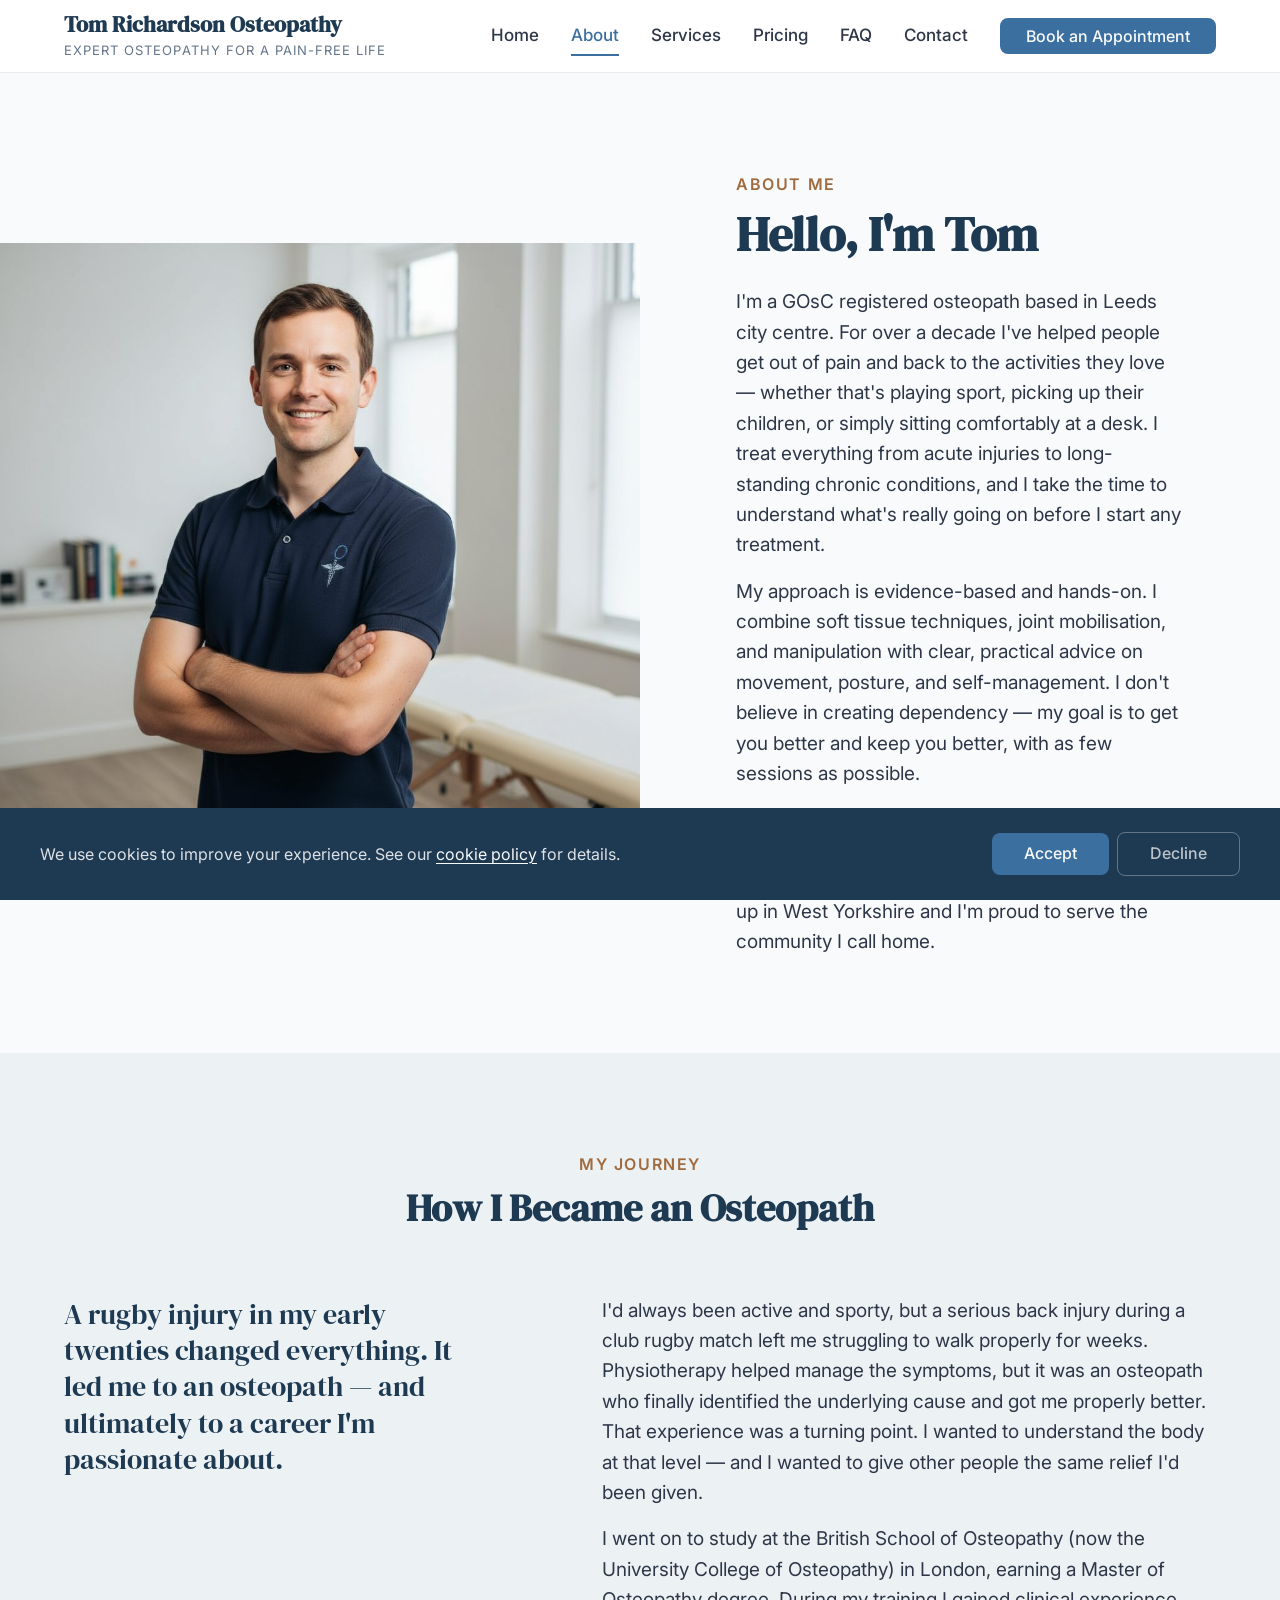
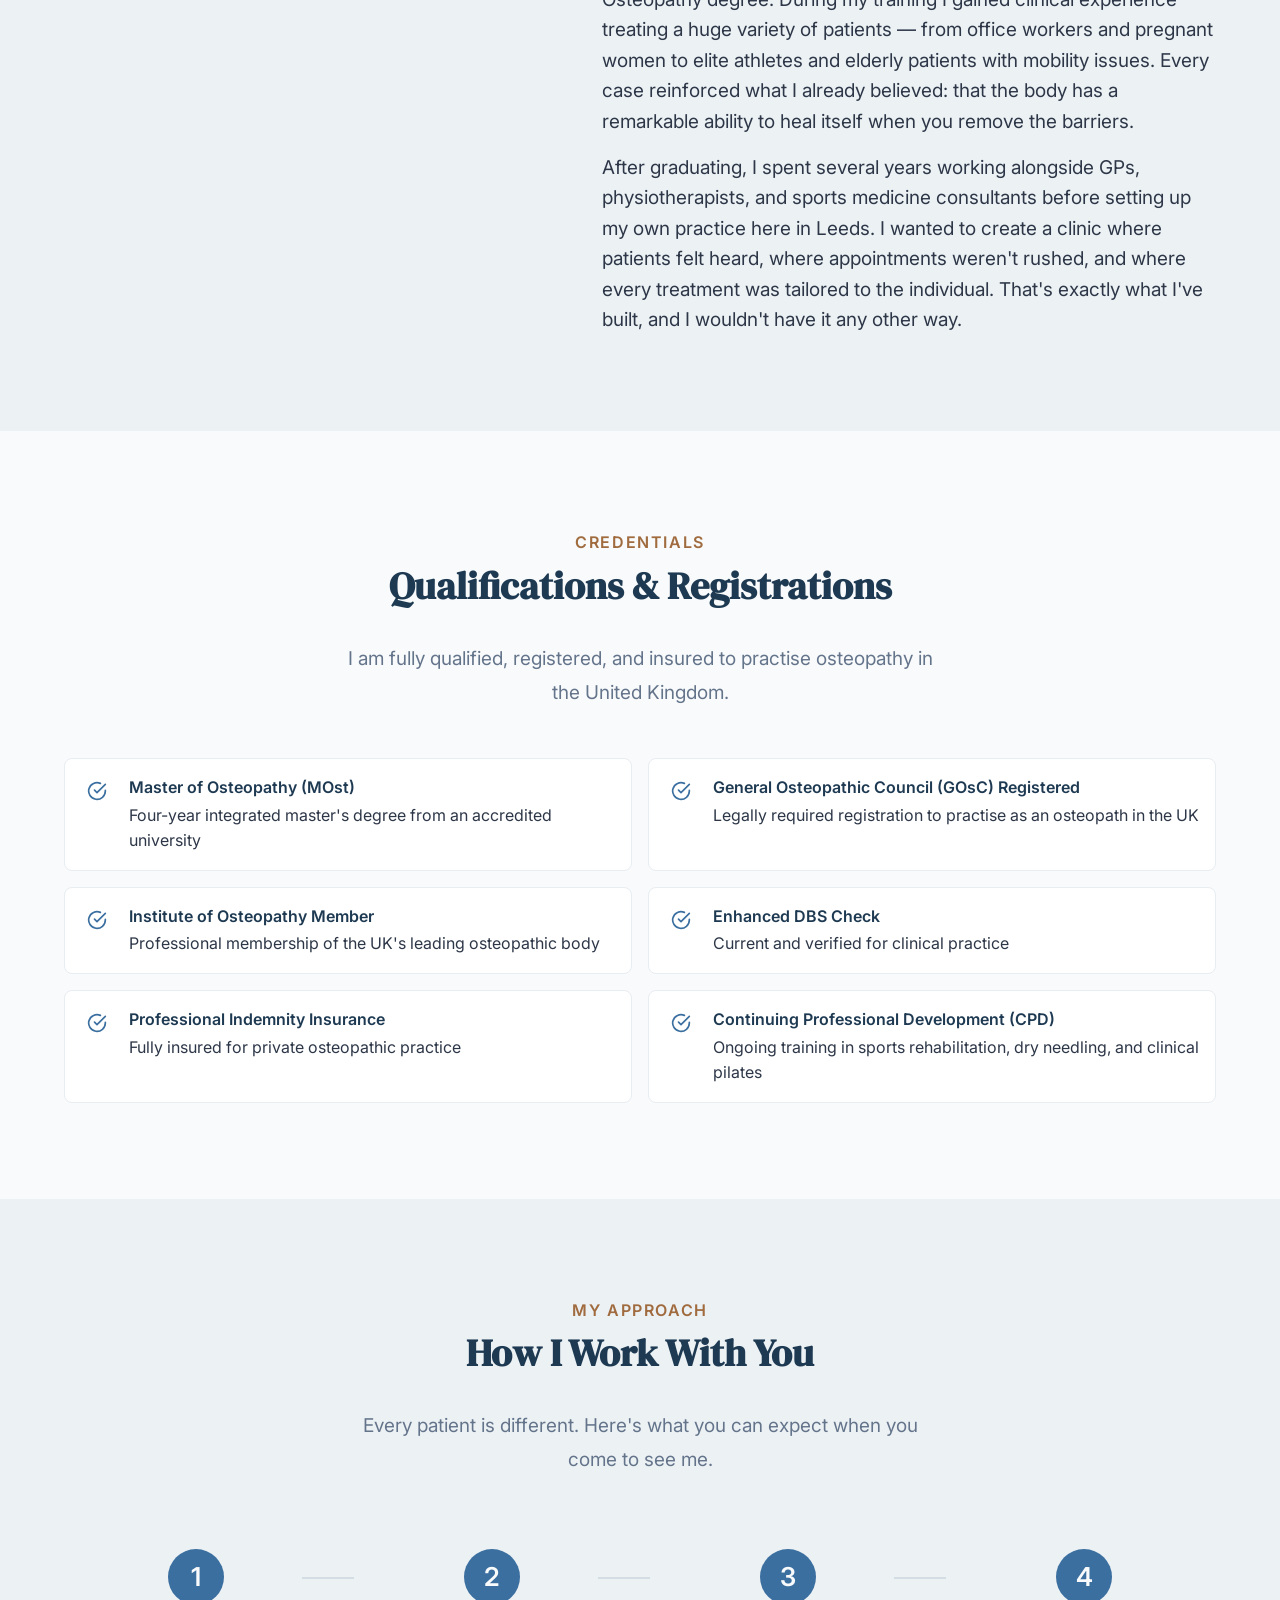
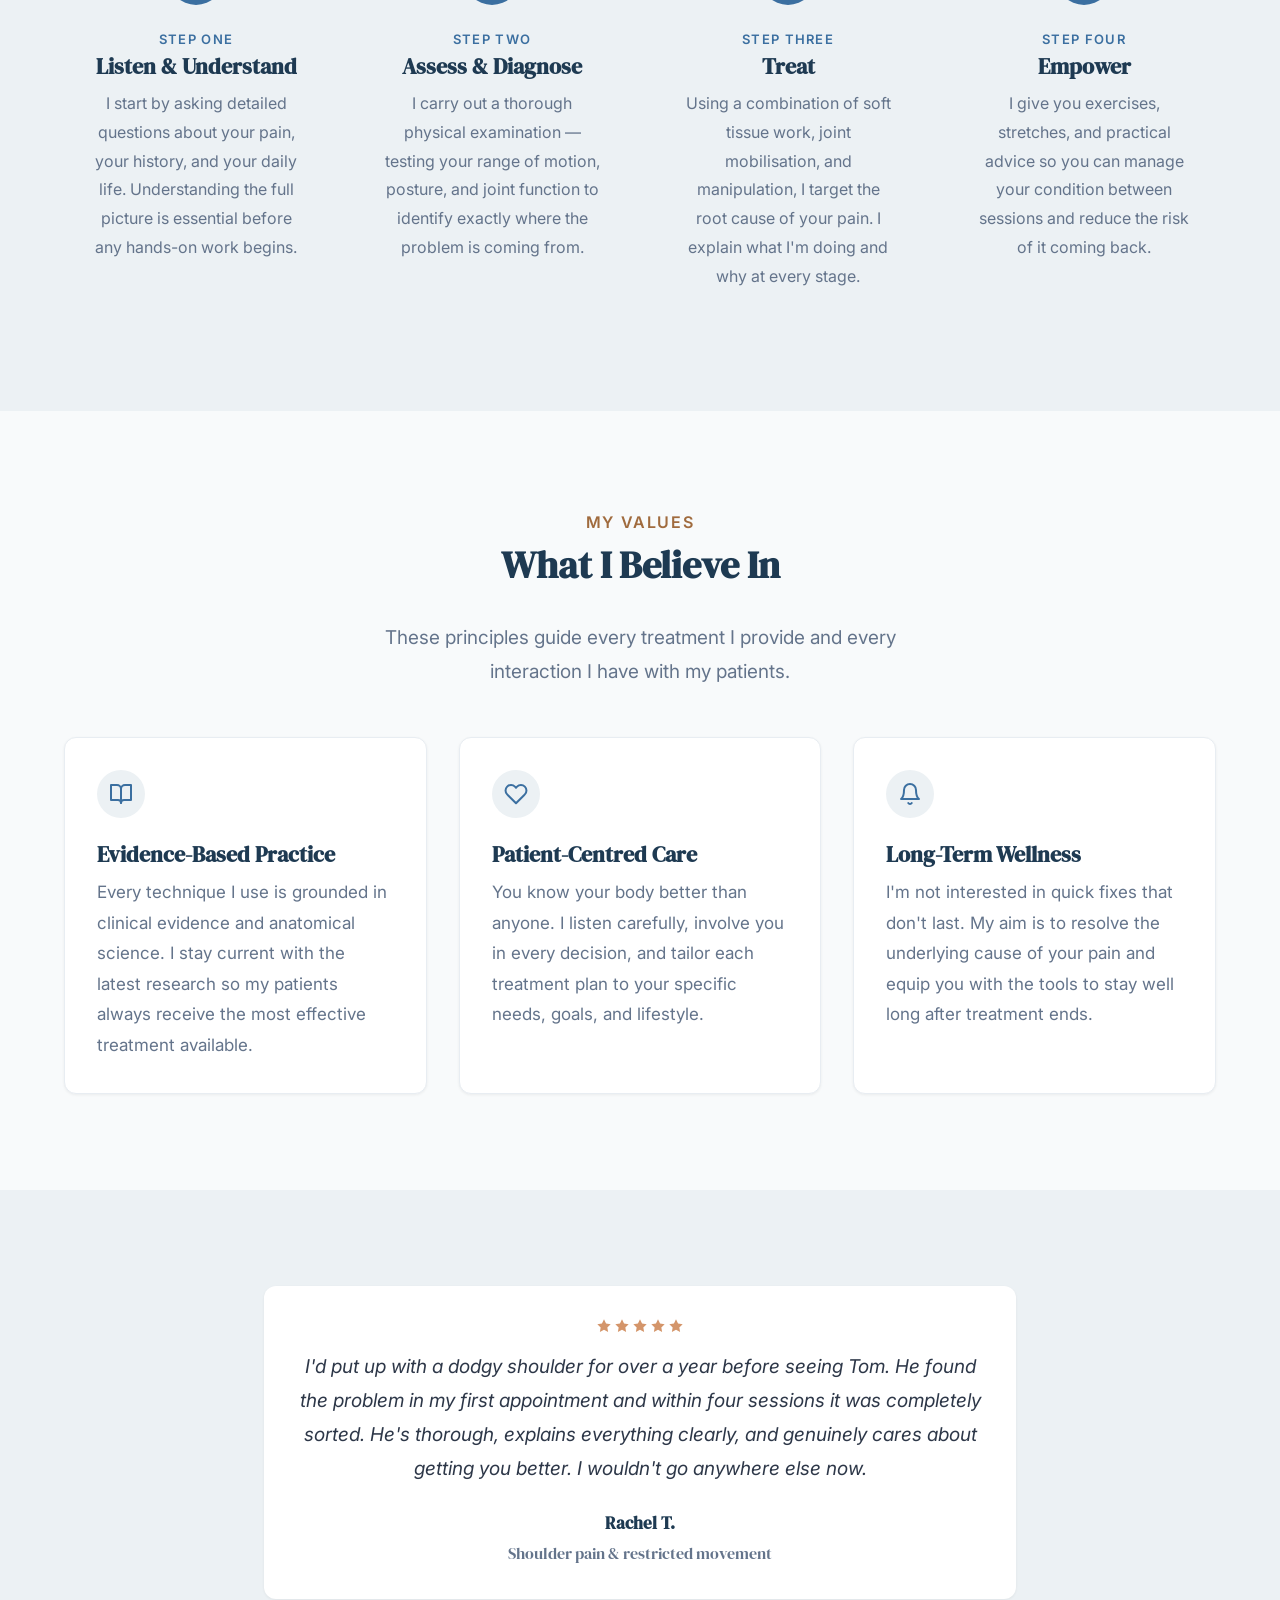
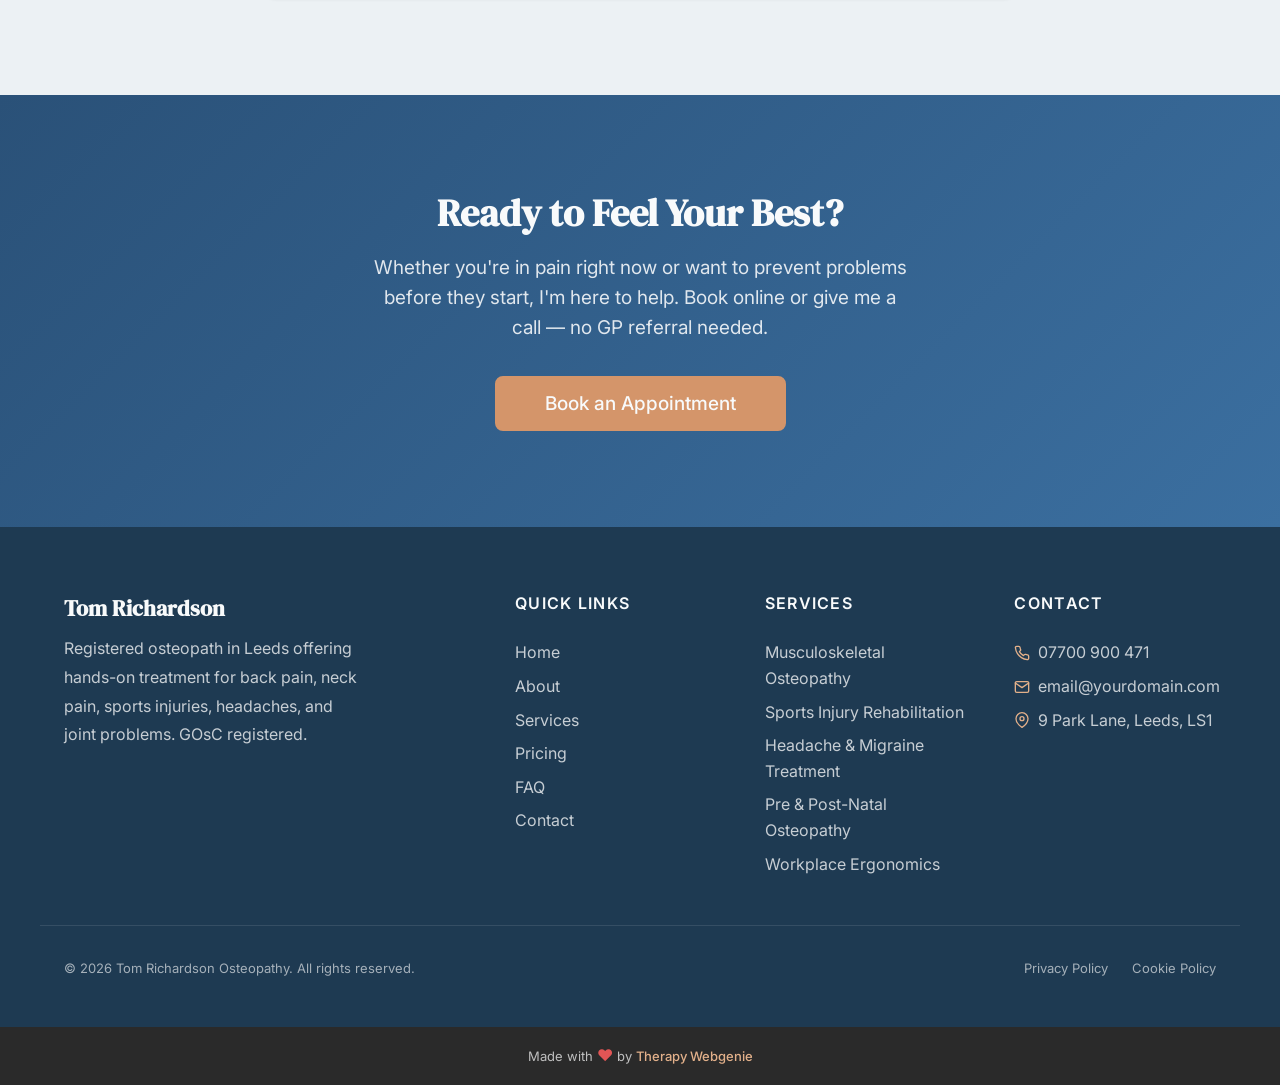
==== commit 73e2409c: "Redesign homepage with Demo 2 Trusty Blue layout - Switch theme from Warm Teal to Trusty Blue (DM Se" ====
--- a/about.html
+++ b/about.html
@@ -394,7 +394,7 @@
   <div class="cookie-banner" role="dialog" aria-label="Cookie consent">
     <div class="cookie-banner__inner">
       <p class="cookie-banner__text">We use cookies to improve your experience. See our <a href="cookies-policy.html">cookie policy</a> for details.</p>
-      <button class="cookie-banner__accept">Accept</button>
+      <div class="cookie-banner__buttons"><button class="cookie-banner__accept">Accept</button><button class="cookie-banner__decline">Decline</button></div>
     </div>
   </div>
 
--- a/css/components.css
+++ b/css/components.css
@@ -741,6 +741,8 @@
   padding: var(--space-xs) var(--space-md);
   border-radius: var(--radius-full);
   border: 1px solid var(--color-border);
+  text-align: left;
+  white-space: nowrap;
 }
 
 .hero__ticks svg {
@@ -1571,7 +1573,7 @@
 
 .hero--showcase .hero__content {
   order: 1;
-  max-width: 540px;
+  max-width: 600px;
   padding: 40px;
   border-radius: 20px;
   backdrop-filter: blur(6px);
@@ -1584,7 +1586,7 @@
 }
 
 .hero--showcase .hero__ticks {
-  flex-wrap: nowrap;
+  margin-bottom: 0;
 }
 
 /* --- Dark card (default) --- */
@@ -1607,15 +1609,10 @@
 
 .hero--showcase-dark .hero__ticks li {
   color: rgba(255, 255, 255, 0.9);
-  background-color: rgba(255, 255, 255, 0.1);
-  border-color: rgba(255, 255, 255, 0.2);
-}
-
-/* Left/right cards: strip pill bg/border to keep card compact */
-.hero--showcase-dark:not(.hero--showcase-center) .hero__ticks li {
   background: none;
   border: none;
-  padding: 0;
+  padding: var(--space-xs) 0;
+  border-radius: 0;
 }
 
 .hero--showcase-dark .hero__ticks svg {
@@ -1663,15 +1660,10 @@
 
 .hero--showcase-light .hero__ticks li {
   color: var(--color-text);
-  background-color: rgba(0, 0, 0, 0.06);
-  border-color: rgba(0, 0, 0, 0.1);
-}
-
-/* Left/right cards: strip pill bg/border to keep card compact */
-.hero--showcase-light:not(.hero--showcase-center) .hero__ticks li {
   background: none;
   border: none;
-  padding: 0;
+  padding: var(--space-xs) 0;
+  border-radius: 0;
 }
 
 .hero--showcase-light .hero__ticks svg {
@@ -1762,6 +1754,12 @@
   .hero--showcase .hero__content {
     max-width: 100%;
     padding: 28px;
+  }
+
+  /* Card is full-width on mobile — buttons and ticks can wrap */
+  .hero--showcase .hero__actions,
+  .hero--showcase .hero__ticks {
+    flex-wrap: wrap;
   }
 
   /* Reset alignment on mobile — always left-aligned full-width */
@@ -1863,6 +1861,20 @@
 
 .nav--transparent-dark .nav__toggle {
   border-color: rgba(255, 255, 255, 0.3);
+}
+
+/* Mobile menu resets — overlay has a white background, so restore dark text */
+.nav--transparent-dark .nav__mobile .nav__link {
+  color: var(--color-text);
+}
+
+.nav--transparent-dark .nav__mobile .nav__link:hover,
+.nav--transparent-dark .nav__mobile .nav__link--active {
+  color: var(--color-primary);
+}
+
+.nav--transparent-dark .nav__mobile .nav__toggle-bar {
+  background-color: var(--color-text);
 }
 
 /* Two-tier dark */
@@ -3694,6 +3706,7 @@
 .icon-box--left {
   text-align: left;
   display: flex;
+  align-items: center;
   gap: var(--space-lg);
 }
 
@@ -4711,7 +4724,7 @@
 }
 
 .comparison__card h3 {
-  font-size: var(--text-md);
+  font-size: var(--text-xl);
   margin-bottom: var(--space-lg);
 }
 
@@ -5039,11 +5052,15 @@
   width: 24px;
   height: 24px;
   color: var(--color-primary);
-  transition: transform var(--transition-base);
-}
-
-.accordion__item--open .accordion__icon {
-  transform: rotate(45deg);
+}
+
+.accordion__icon-vertical {
+  transition: transform var(--transition-base), opacity var(--transition-base);
+}
+
+.accordion__item--open .accordion__icon-vertical {
+  transform: scaleY(0);
+  opacity: 0;
 }
 
 .accordion__content {
@@ -5181,12 +5198,13 @@
    ============================================= */
 .comparison-table {
   width: 100%;
-  border-collapse: collapse;
+  border-collapse: separate;
+  border-spacing: 0;
   background-color: var(--color-surface);
   border-radius: var(--radius-lg);
   overflow: hidden;
   box-shadow: var(--shadow-sm);
-  border: 1px solid var(--color-border-light);
+  border: 2px solid #ccc;
 }
 
 .comparison-table thead th {
@@ -5197,7 +5215,12 @@
   font-weight: var(--font-weight-bold);
   color: var(--color-text-heading);
   text-align: center;
-  border-bottom: 2px solid var(--color-border);
+  border-bottom: 2px solid #ccc;
+  border-right: 1px solid var(--color-border-light);
+}
+
+.comparison-table thead th:last-child {
+  border-right: none;
 }
 
 .comparison-table thead th:first-child {
@@ -5209,7 +5232,12 @@
   font-size: var(--text-sm);
   color: var(--color-text);
   border-bottom: 1px solid var(--color-border-light);
+  border-right: 1px solid var(--color-border-light);
   text-align: center;
+}
+
+.comparison-table tbody td:last-child {
+  border-right: none;
 }
 
 .comparison-table tbody td:first-child {
@@ -5702,6 +5730,64 @@
   background: rgba(255, 255, 255, 0.25);
 }
 
+/* =============================================
+   VIDEO EMBED
+   Responsive 16:9 wrapper for iframe videos.
+   ============================================= */
+.video-embed {
+  position: relative;
+  padding-bottom: 56.25%;
+  height: 0;
+  overflow: hidden;
+  border-radius: var(--radius-lg);
+  box-shadow: var(--shadow-md);
+}
+
+.video-embed iframe {
+  position: absolute;
+  top: 0;
+  left: 0;
+  width: 100%;
+  height: 100%;
+  border: 0;
+  border-radius: var(--radius-lg);
+}
+
+/* =============================================
+   VIDEO SPLIT
+   Optional centered header across both columns,
+   then text left + video right. Stacks on mobile.
+   ============================================= */
+.video-split {
+  display: grid;
+  grid-template-columns: 1fr;
+  gap: var(--space-2xl);
+  align-items: center;
+}
+
+.video-split__header {
+  text-align: center;
+}
+
+.video-split__header h2 {
+  margin-bottom: var(--space-sm);
+}
+
+.video-split__content p {
+  color: var(--color-text-light);
+  line-height: var(--line-height-relaxed);
+}
+
+@media (min-width: 768px) {
+  .video-split {
+    grid-template-columns: 1fr 1fr;
+  }
+
+  .video-split__header {
+    grid-column: 1 / -1;
+  }
+}
+
 /* --- Back to Top --- */
 .back-to-top {
   position: fixed;
@@ -5972,6 +6058,7 @@
   font-size: var(--text-sm);
   line-height: var(--line-height-relaxed);
   color: rgba(255, 255, 255, 0.85);
+  margin-bottom: 0;
 }
 
 .cookie-banner__text a {
@@ -5995,6 +6082,30 @@
 
 .cookie-banner__accept:hover {
   background: var(--color-primary-dark);
+}
+
+.cookie-banner__decline {
+  background: transparent;
+  color: rgba(255, 255, 255, 0.7);
+  padding: var(--space-sm) var(--space-xl);
+  border-radius: var(--radius-md);
+  font-size: var(--text-sm);
+  font-weight: var(--font-weight-medium);
+  cursor: pointer;
+  border: 1px solid rgba(255, 255, 255, 0.3);
+  white-space: nowrap;
+  transition: color var(--transition-fast), border-color var(--transition-fast);
+}
+
+.cookie-banner__decline:hover {
+  color: var(--color-text-inverse);
+  border-color: rgba(255, 255, 255, 0.6);
+}
+
+.cookie-banner__buttons {
+  display: flex;
+  gap: var(--space-sm);
+  align-items: center;
 }
 
 @media (min-width: 768px) {
--- a/css/theme.css
+++ b/css/theme.css
@@ -1,11 +1,11 @@
 /* =============================================
    THEME: Trusty Blue
-   Professional, trustworthy — healthcare, consulting
-   Font Pairing: Boutique (Fraunces + DM Sans)
+   Professional, trustworthy — counselling, healthcare
+   Font Pairing: Corporate (DM Serif Display + Inter)
    ============================================= */
 
 /* --- Google Fonts --- */
-@import url('https://fonts.googleapis.com/css2?family=Fraunces:ital,wght@0,400;0,700;1,400&family=DM+Sans:wght@400;500;600;700&display=swap');
+@import url('https://fonts.googleapis.com/css2?family=DM+Serif+Display:wght@400&family=Inter:wght@400;500;600&display=swap');
 
 /* --- Theme Variables --- */
 :root {
@@ -37,13 +37,14 @@
   --color-error: #C45B5B;
 
   /* Typography */
-  --font-heading: 'Fraunces', Georgia, 'Times New Roman', serif;
-  --font-body: 'DM Sans', -apple-system, BlinkMacSystemFont, 'Segoe UI', Roboto, sans-serif;
+  --font-heading: 'DM Serif Display', Georgia, 'Times New Roman', serif;
+  --font-body: 'Inter', -apple-system, BlinkMacSystemFont, 'Segoe UI', Roboto, sans-serif;
+}
 
-  /* Size overrides for Fraunces + DM Sans */
-  --text-h1-desktop: 2.75rem;
-  --text-h2-desktop: 2.2rem;
-  --text-h3-desktop: 1.65rem;
+/* Hero text shadow for lighter overlay */
+.hero__heading,
+.hero__text {
+  text-shadow: 0 1px 4px rgba(0, 0, 0, 0.35);
 }
 
 /* Contact page heading overrides */
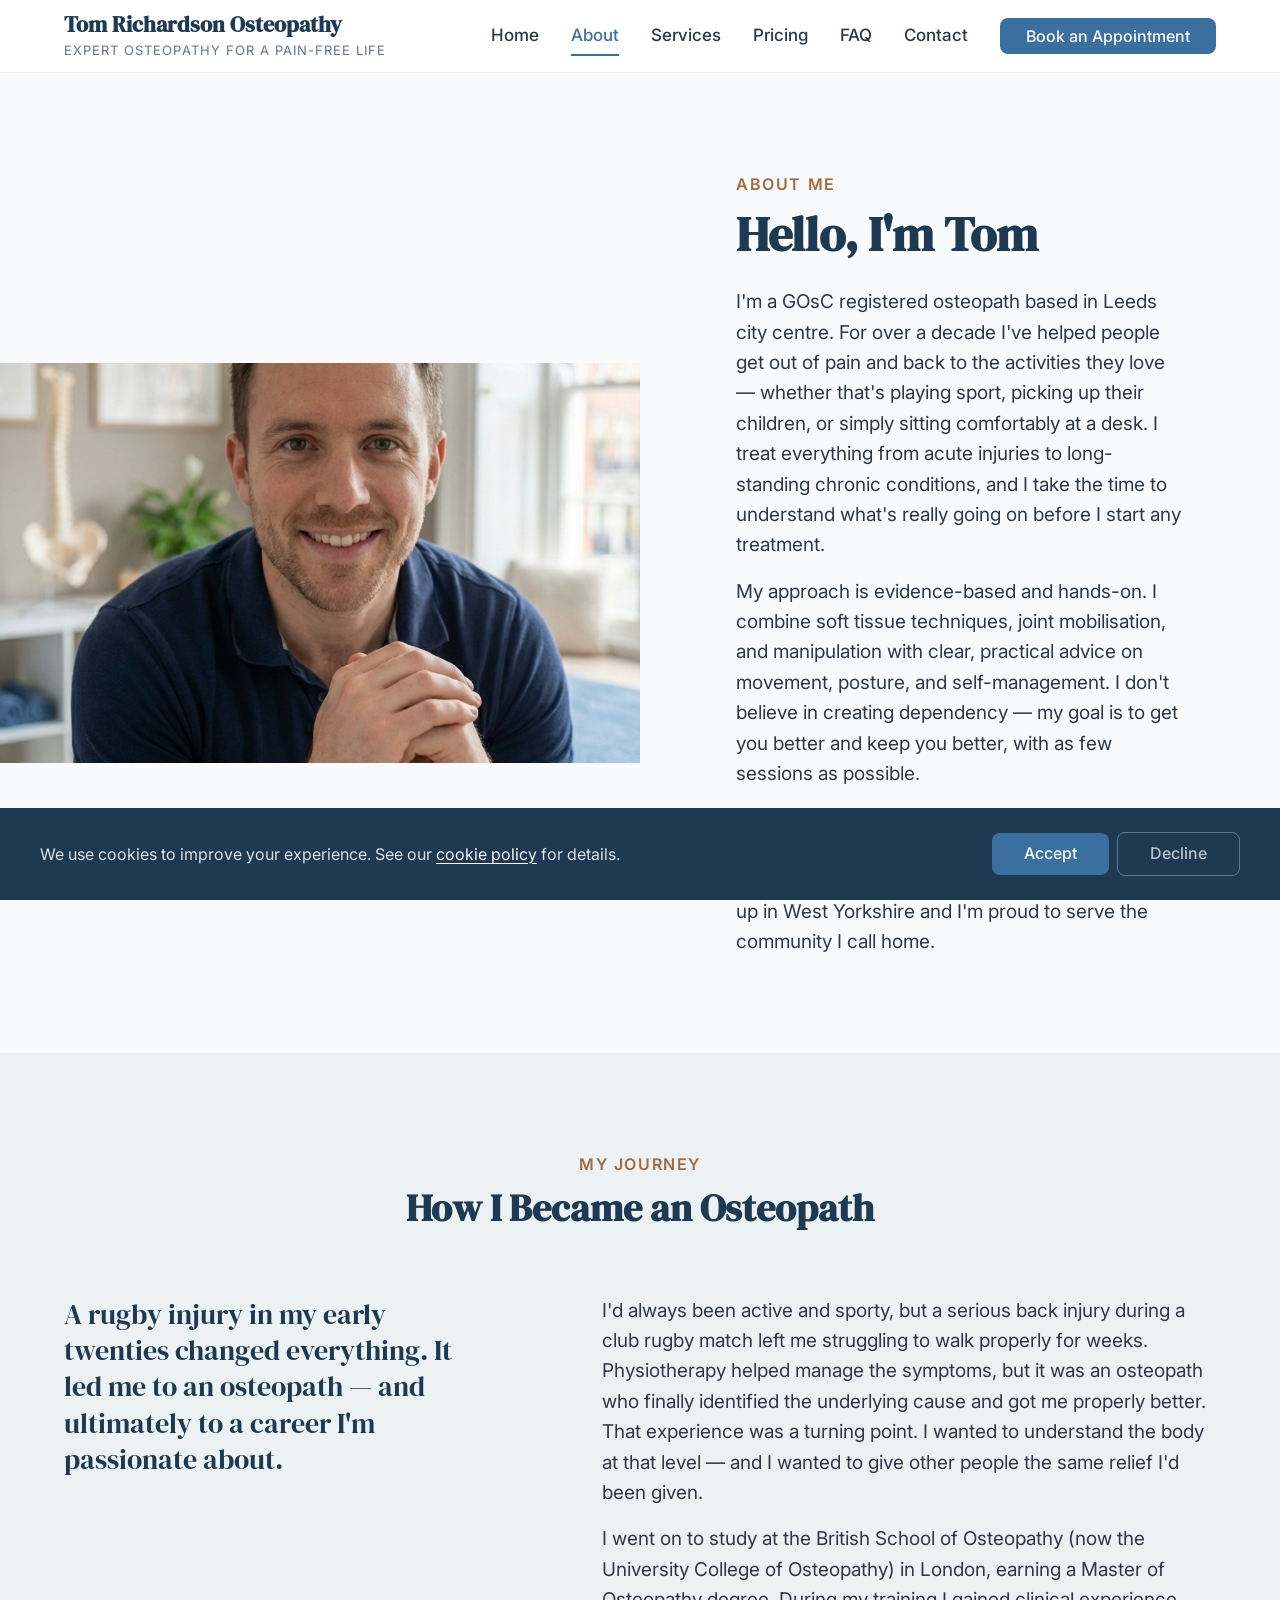
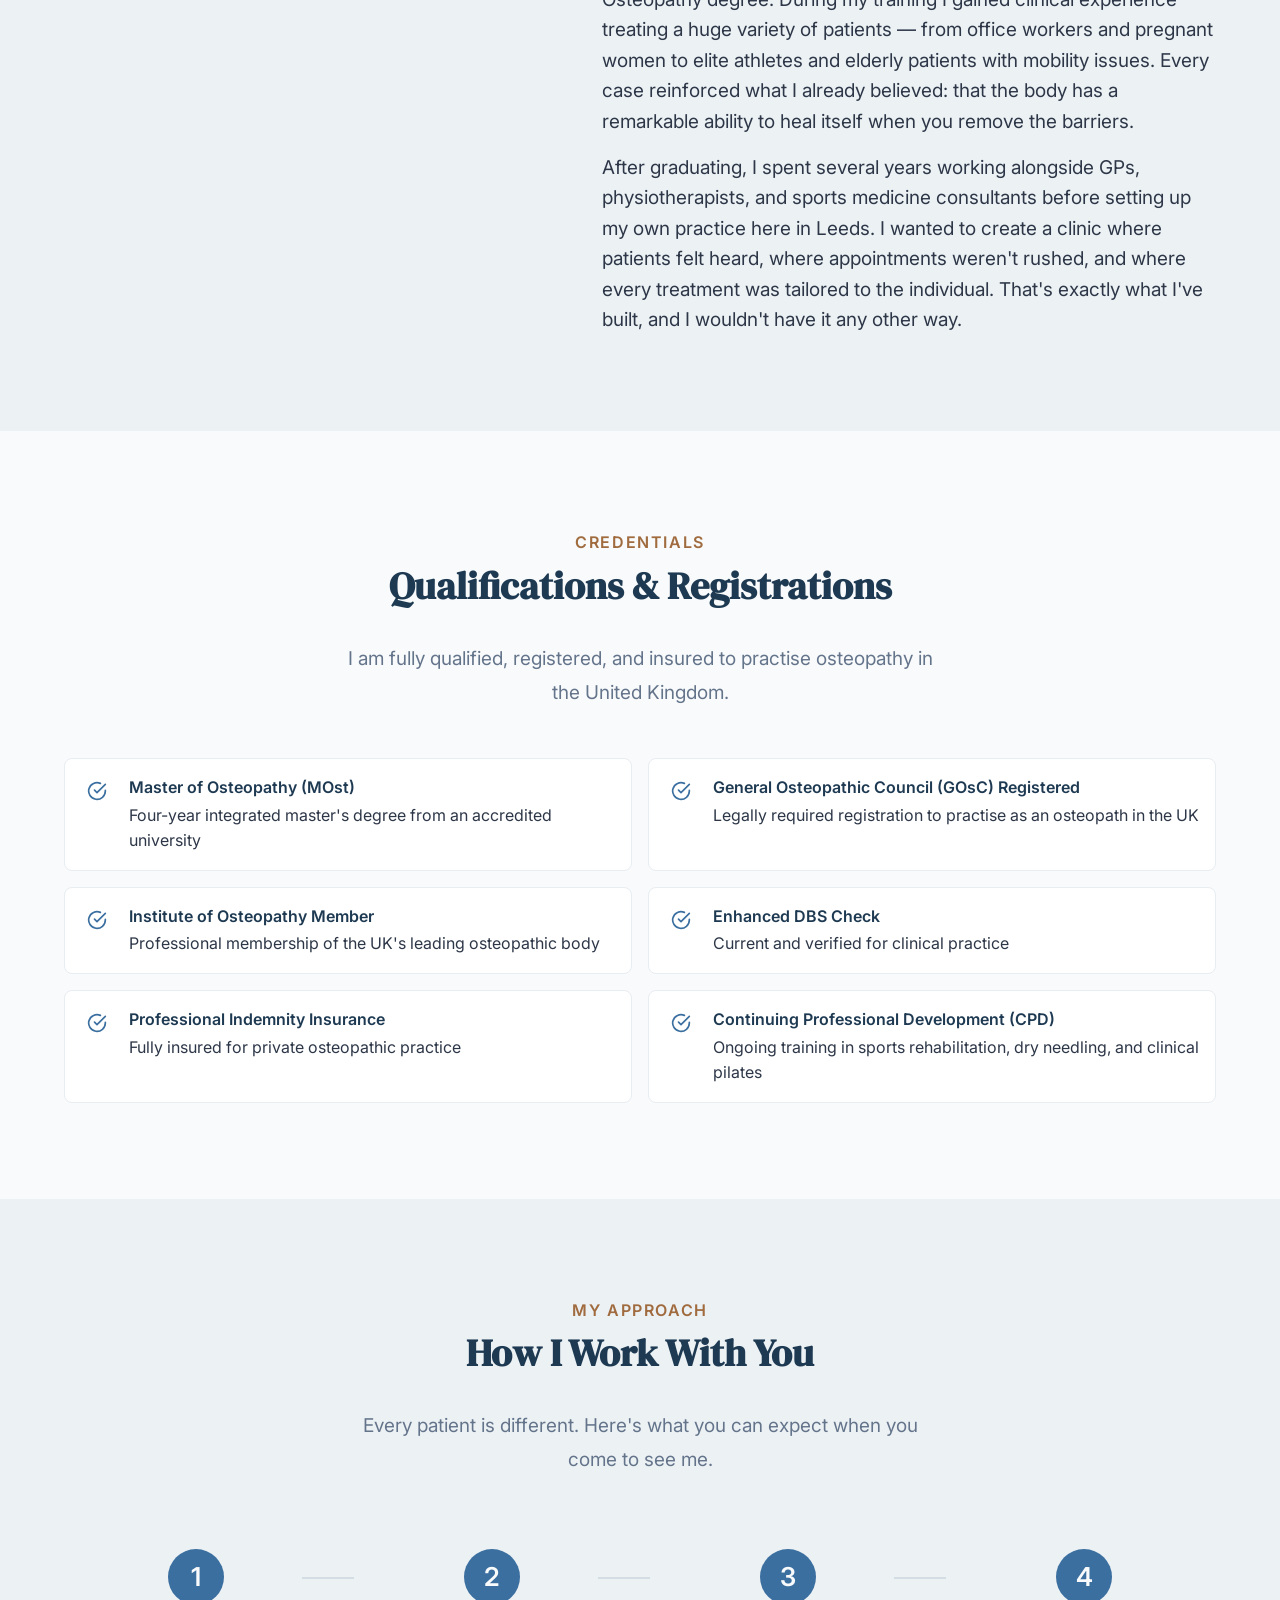
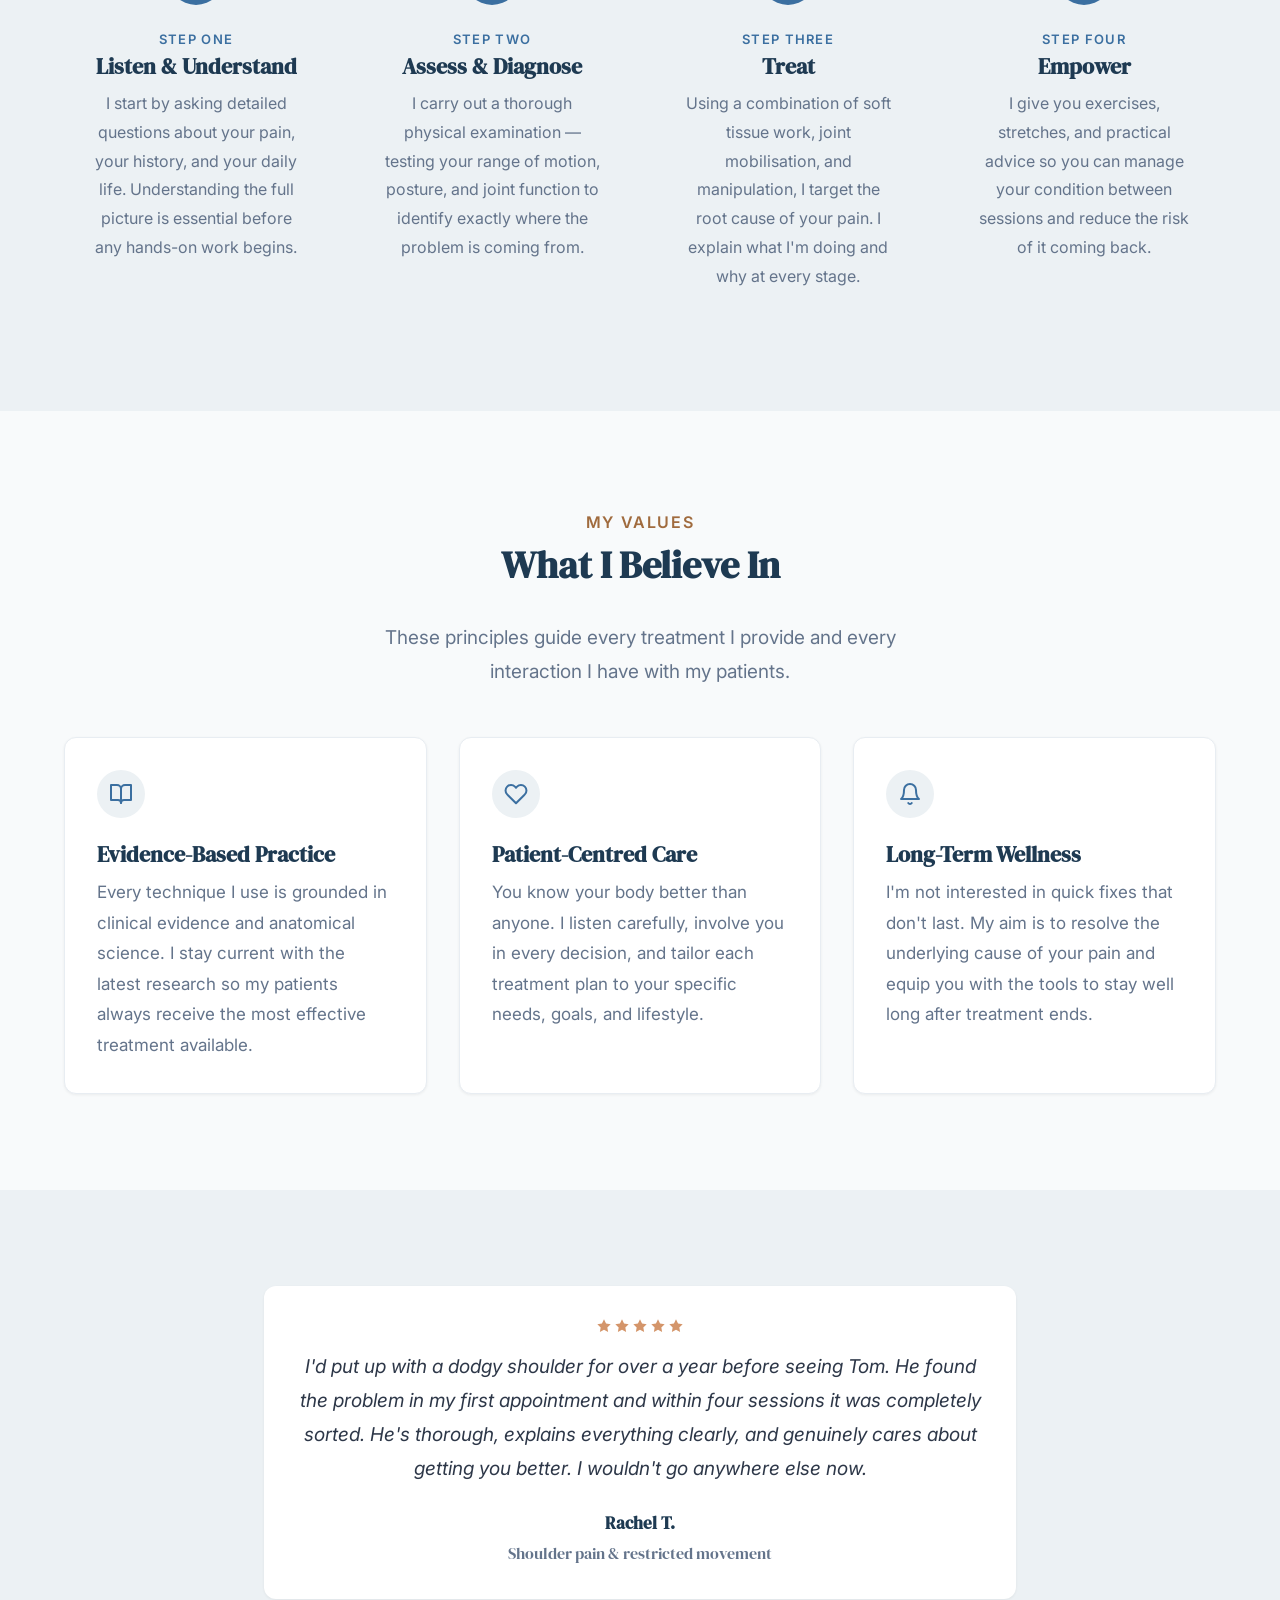
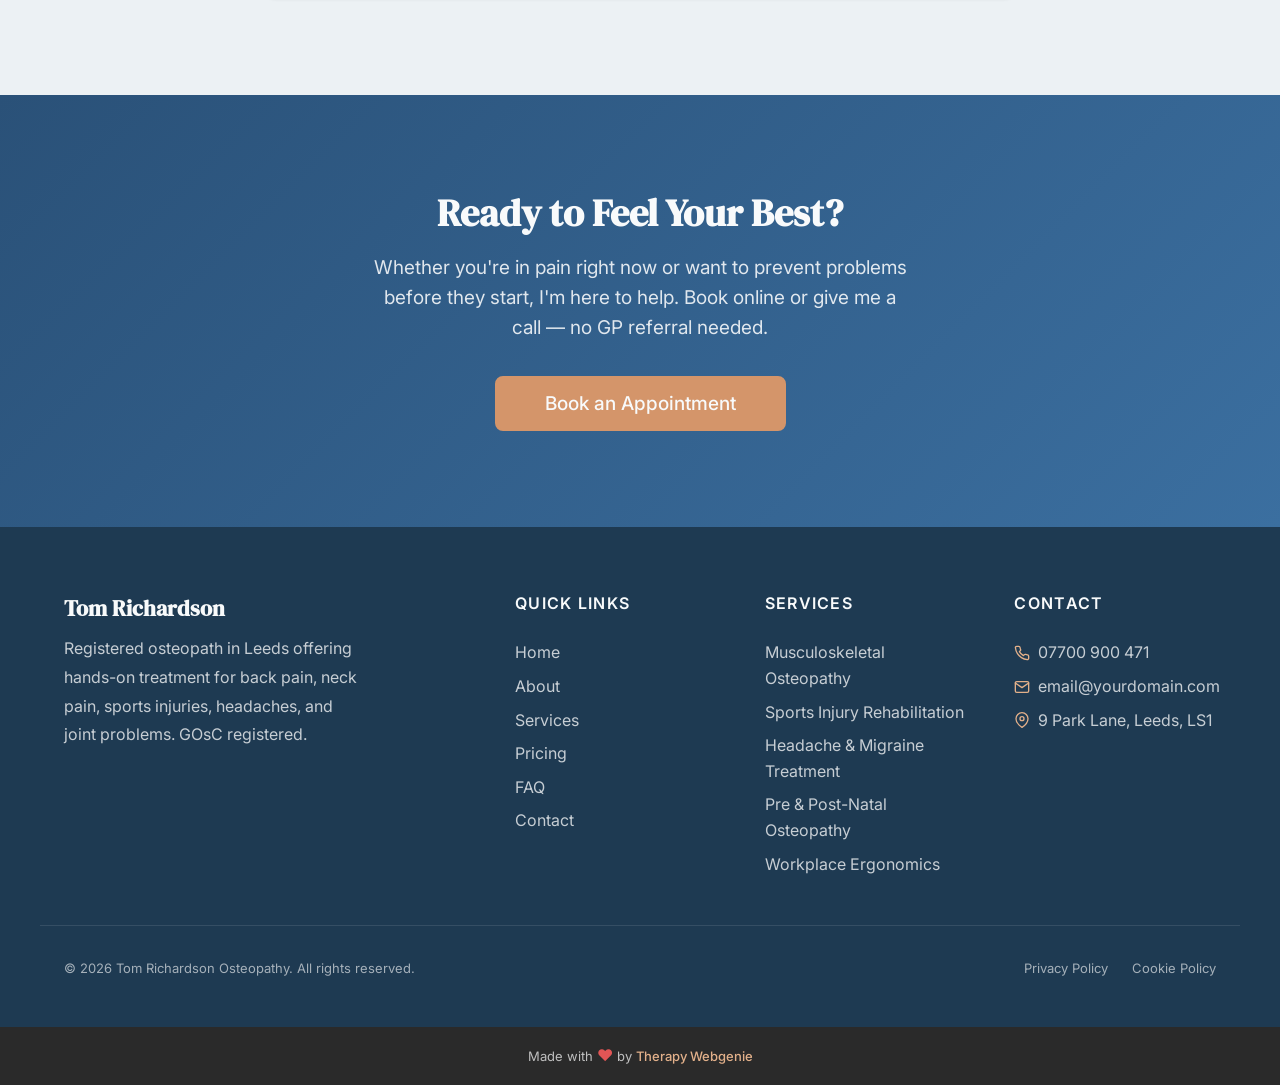
==== commit 242e1f53: "Switch about page portrait to background-image for full-bleed coverage Co-Authored-By: Claude Opus 4" ====
--- a/about.html
+++ b/about.html
@@ -121,8 +121,7 @@
     <!-- SECTION: about-hero -->
     <section class="about-hero">
       <div class="container about-hero__inner">
-        <div class="about-hero__image-wrap">
-          <img src="images/about-portrait.jpg" alt="Tom Richardson, registered osteopath in Leeds" class="about-hero__image" width="600" height="800" style="max-height: 100vh;">
+        <div class="about-hero__image-wrap" style="background-image: url('images/about-portrait.jpg');" role="img" aria-label="Tom Richardson, registered osteopath in Leeds">
         </div>
         <div class="about-hero__content">
           <span class="section-label">About Me</span>
--- a/css/components.css
+++ b/css/components.css
@@ -1046,6 +1046,9 @@
   order: 1;
   width: 100%;
   min-height: 300px;
+  background-size: cover;
+  background-position: center;
+  background-repeat: no-repeat;
 }
 
 .hero--half .hero__image-placeholder,
@@ -1982,6 +1985,15 @@
   align-items: center;
 }
 
+.intro__image-wrap {
+  background-size: cover;
+  background-position: center;
+  background-repeat: no-repeat;
+  border-radius: var(--radius-lg);
+  overflow: hidden;
+  min-height: 400px;
+}
+
 .intro__image {
   width: 100%;
   aspect-ratio: 3 / 4;
@@ -2479,6 +2491,13 @@
 .about-hero h1,
 .about-hero h2 {
   margin-bottom: var(--space-lg);
+}
+
+.about-hero__image-wrap {
+  background-size: cover;
+  background-position: center;
+  background-repeat: no-repeat;
+  min-height: 400px;
 }
 
 .about-hero__image {
@@ -3468,6 +3487,58 @@
   .two-col-text__columns {
     grid-template-columns: 1fr 1fr;
     gap: var(--space-2xl);
+  }
+}
+
+/* =============================================
+   CONTENT: STORY TEXT
+   Centred header spanning full width, then a
+   two-column layout: large pull-quote (left)
+   and regular body text (right).
+   ============================================= */
+.story-text {
+  max-width: var(--container-wide);
+  margin: 0 auto;
+}
+
+.story-text__header {
+  text-align: center;
+  margin-bottom: var(--space-2xl);
+}
+
+.story-text__body {
+  display: grid;
+  grid-template-columns: 1fr;
+  gap: var(--space-xl);
+  align-items: start;
+}
+
+.story-text__quote {
+  font-family: var(--font-heading);
+  font-size: var(--text-xl);
+  font-weight: 400;
+  line-height: 1.4;
+  font-style: italic;
+  color: var(--color-text-heading);
+}
+
+.story-text__content p {
+  color: var(--color-text-light);
+  line-height: var(--line-height-relaxed);
+}
+
+.story-text__content p + p {
+  margin-top: var(--space-md);
+}
+
+@media (min-width: 768px) {
+  .story-text__header {
+    margin-bottom: var(--space-3xl);
+  }
+
+  .story-text__body {
+    grid-template-columns: 1fr 1.5fr;
+    gap: var(--space-3xl);
   }
 }
 
--- a/css/theme.css
+++ b/css/theme.css
@@ -41,6 +41,18 @@
   --font-body: 'Inter', -apple-system, BlinkMacSystemFont, 'Segoe UI', Roboto, sans-serif;
 }
 
+/* Ensure info-band icons are perfectly round */
+.info-band__icon {
+  min-width: 48px;
+  min-height: 48px;
+  overflow: hidden;
+}
+
+/* Lighter frost card */
+.hero--showcase-dark .hero__content {
+  background: rgba(0, 0, 0, 0.25);
+}
+
 /* Hero text shadow for lighter overlay */
 .hero__heading,
 .hero__text {
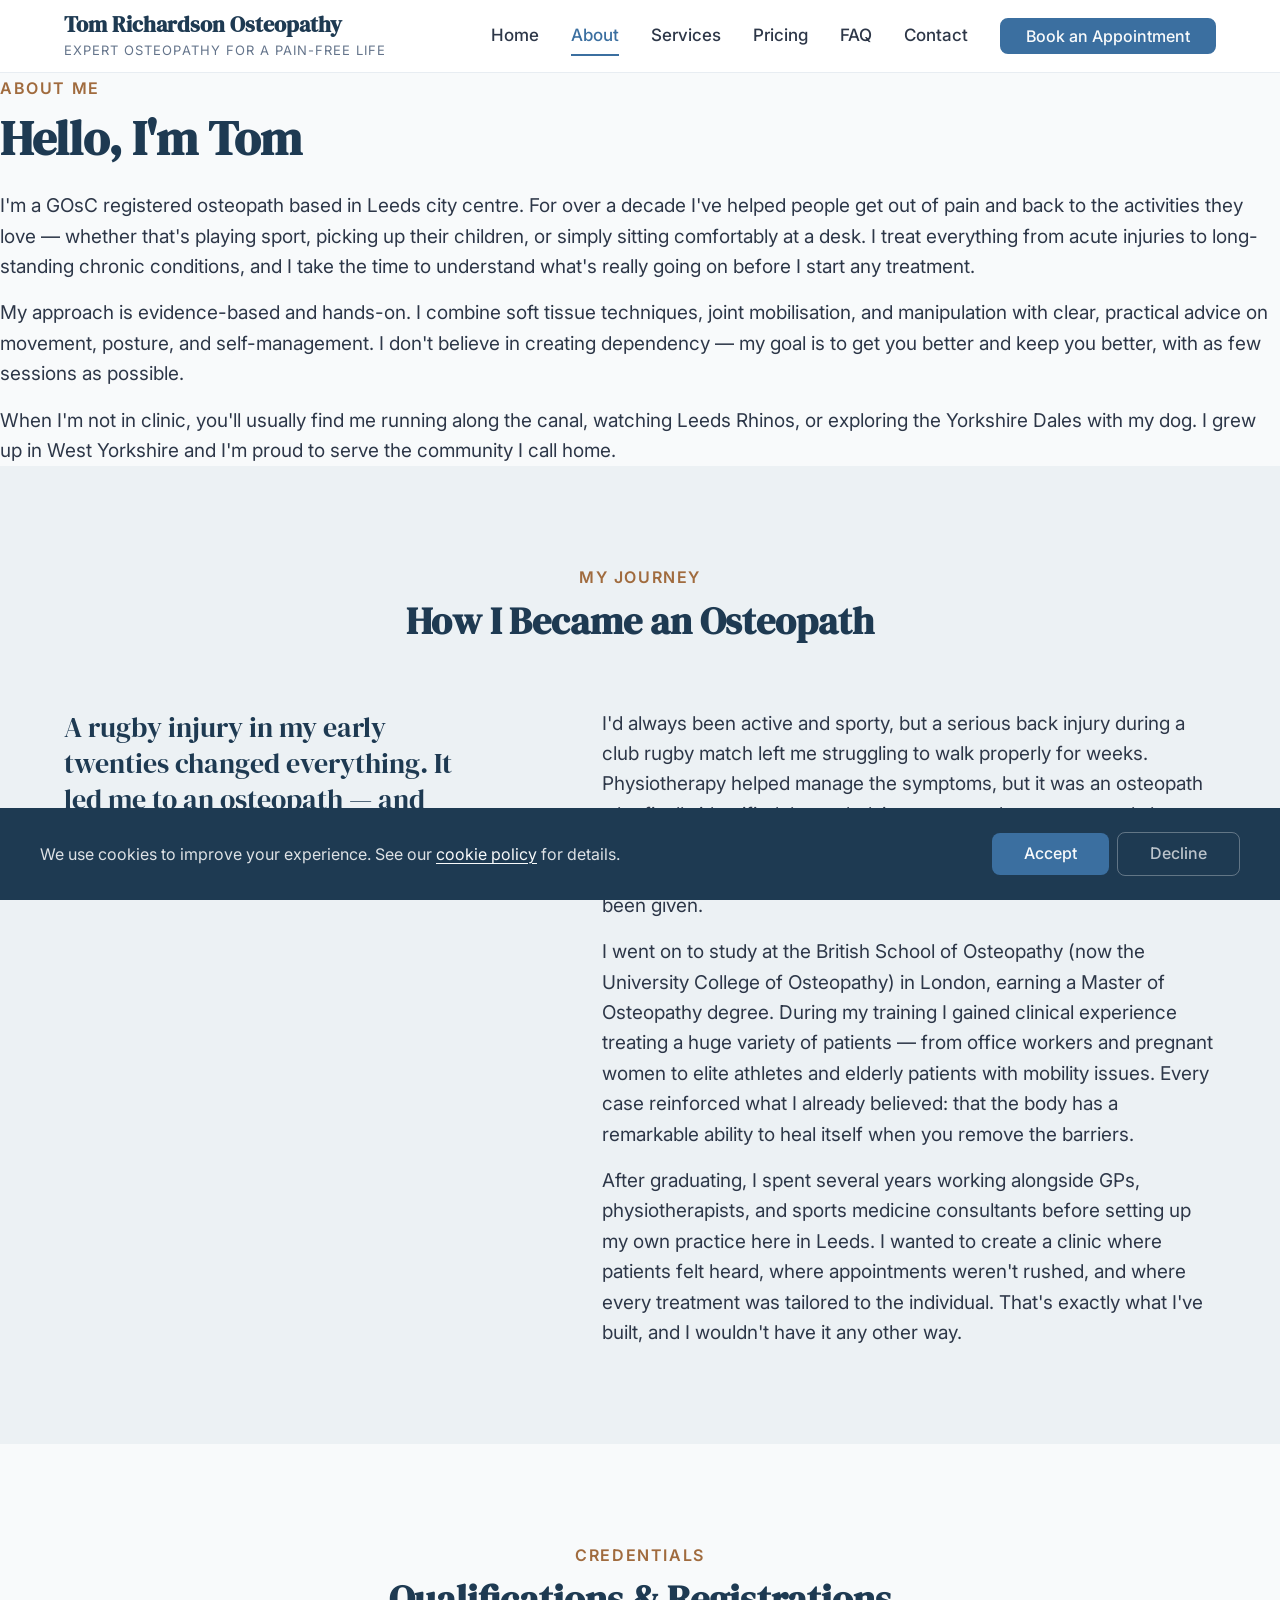
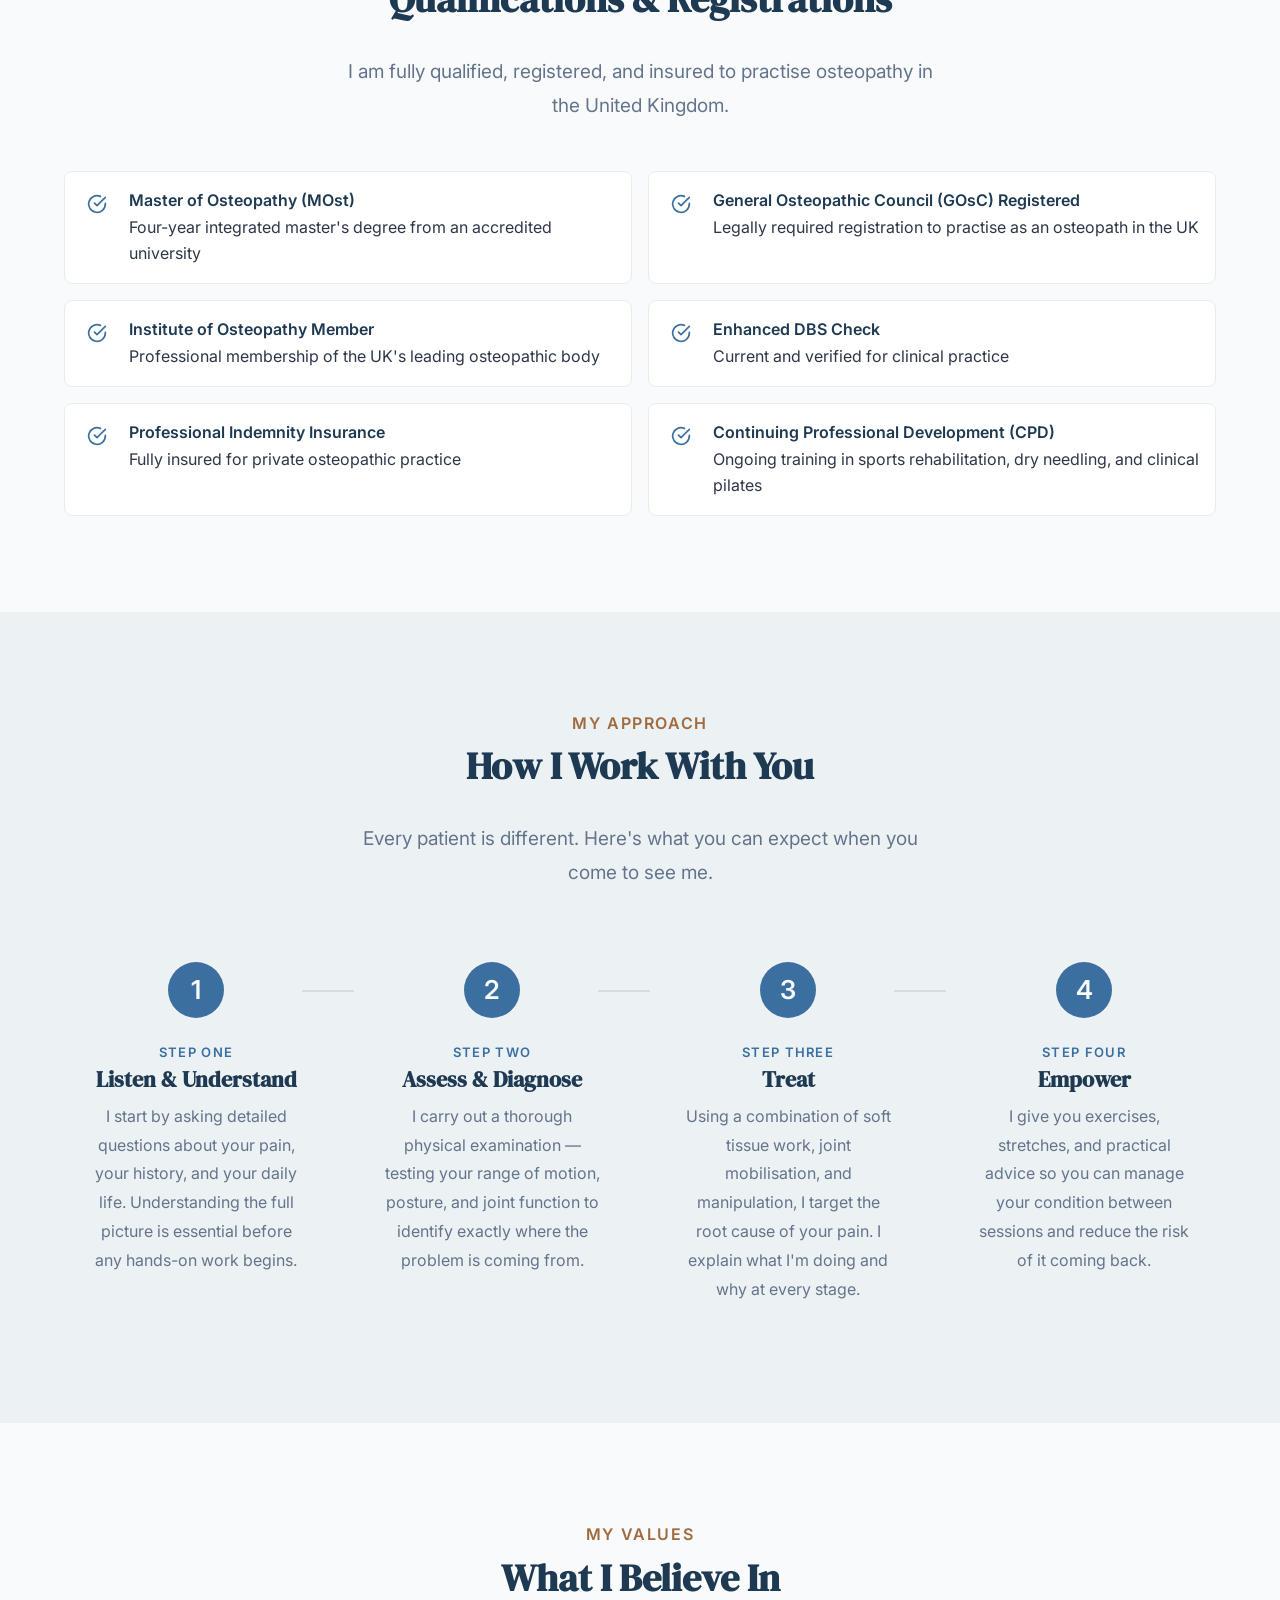
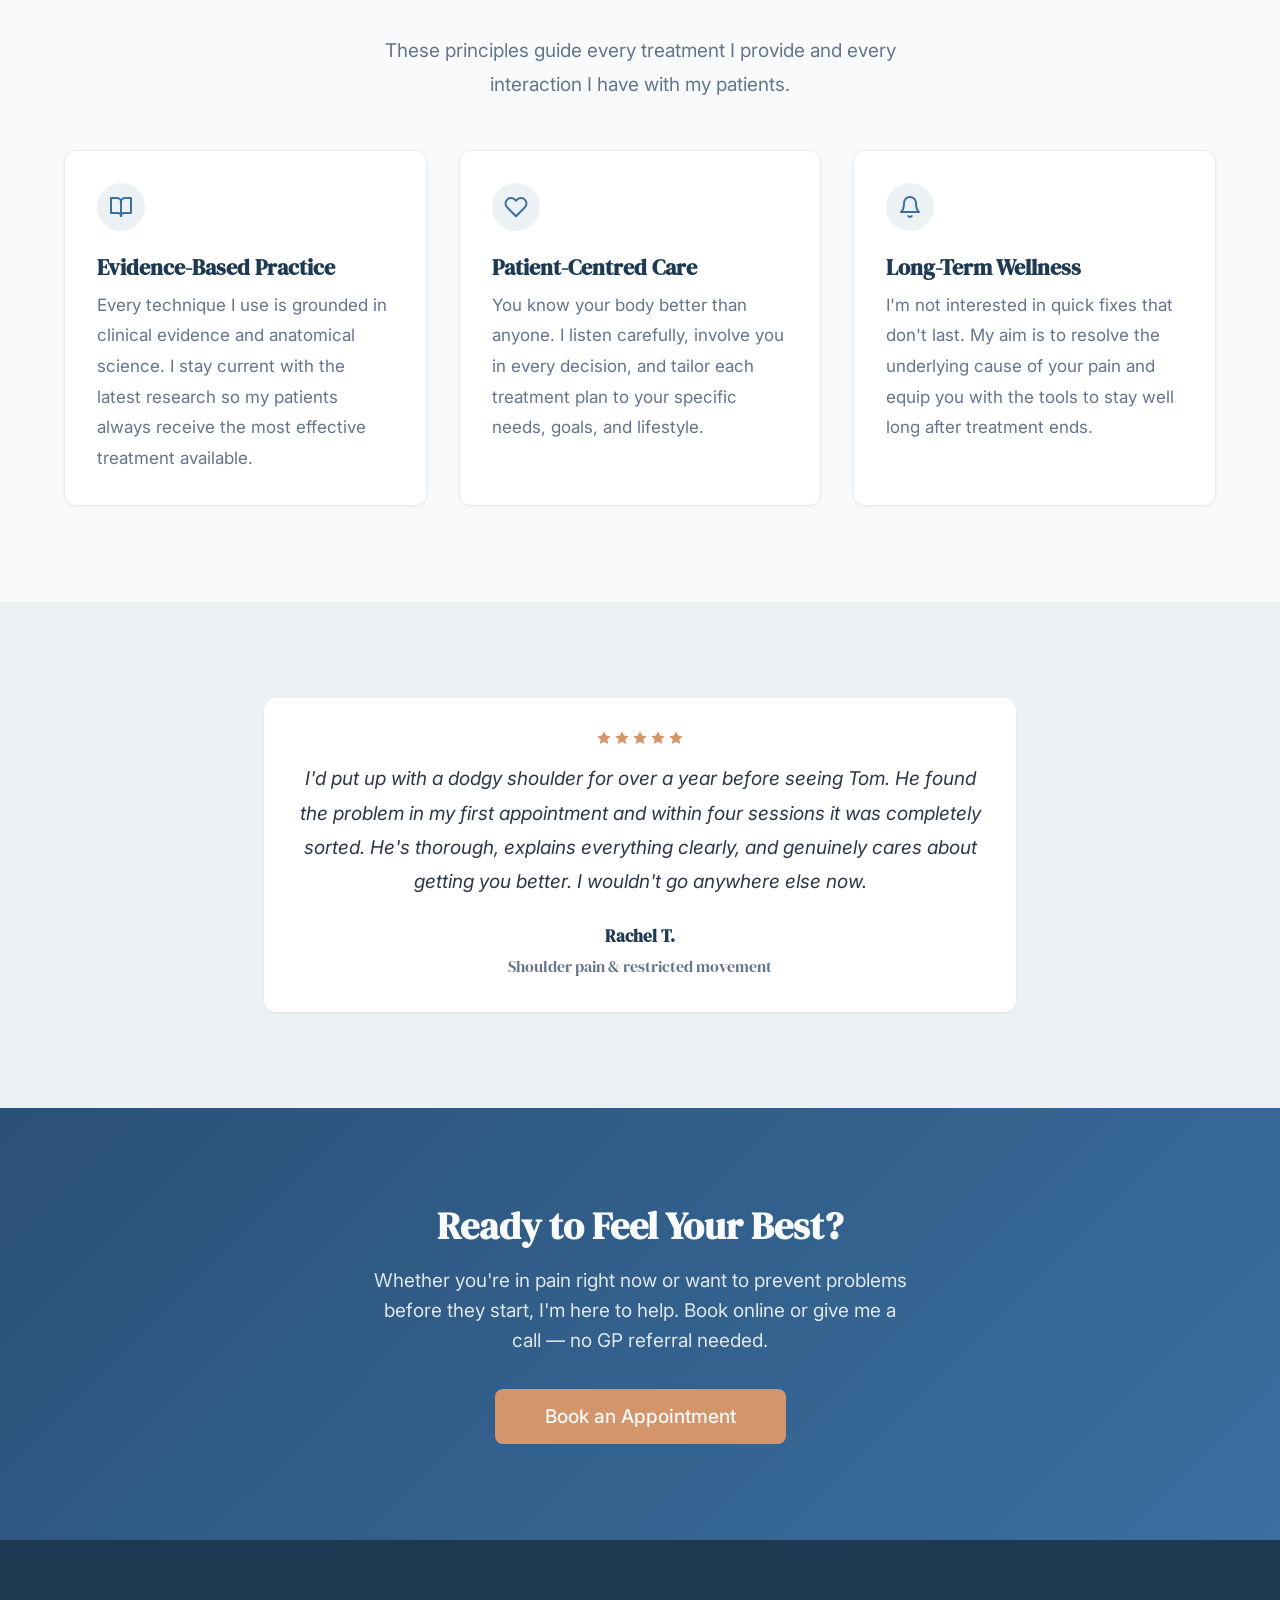
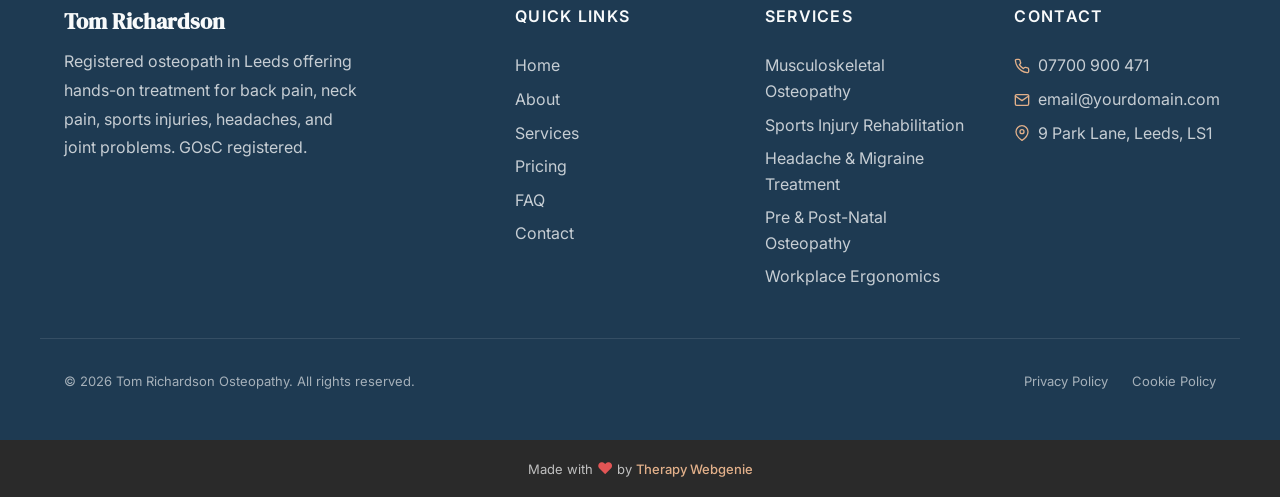
==== commit b473cdff: "Change about page top section from about-hero to about-split-third Co-Authored-By: Claude Opus 4.6 (" ====
--- a/about.html
+++ b/about.html
@@ -120,8 +120,8 @@
 
     <!-- SECTION: about-hero -->
     <section class="about-hero">
-      <div class="container about-hero__inner">
-        <div class="about-hero__image-wrap" style="background-image: url('images/about-portrait.jpg');" role="img" aria-label="Tom Richardson, registered osteopath in Leeds">
+      <div class="container about-split-third__inner">
+        <div class="about-split-third__image-wrap" style="background-image: url('images/about-portrait.jpg');" role="img" aria-label="Tom Richardson, registered osteopath in Leeds">
         </div>
         <div class="about-hero__content">
           <span class="section-label">About Me</span>
--- a/css/components.css
+++ b/css/components.css
@@ -2485,7 +2485,7 @@
   display: grid;
   grid-template-columns: 1fr;
   gap: var(--space-2xl);
-  align-items: center;
+  align-items: stretch;
 }
 
 .about-hero h1,
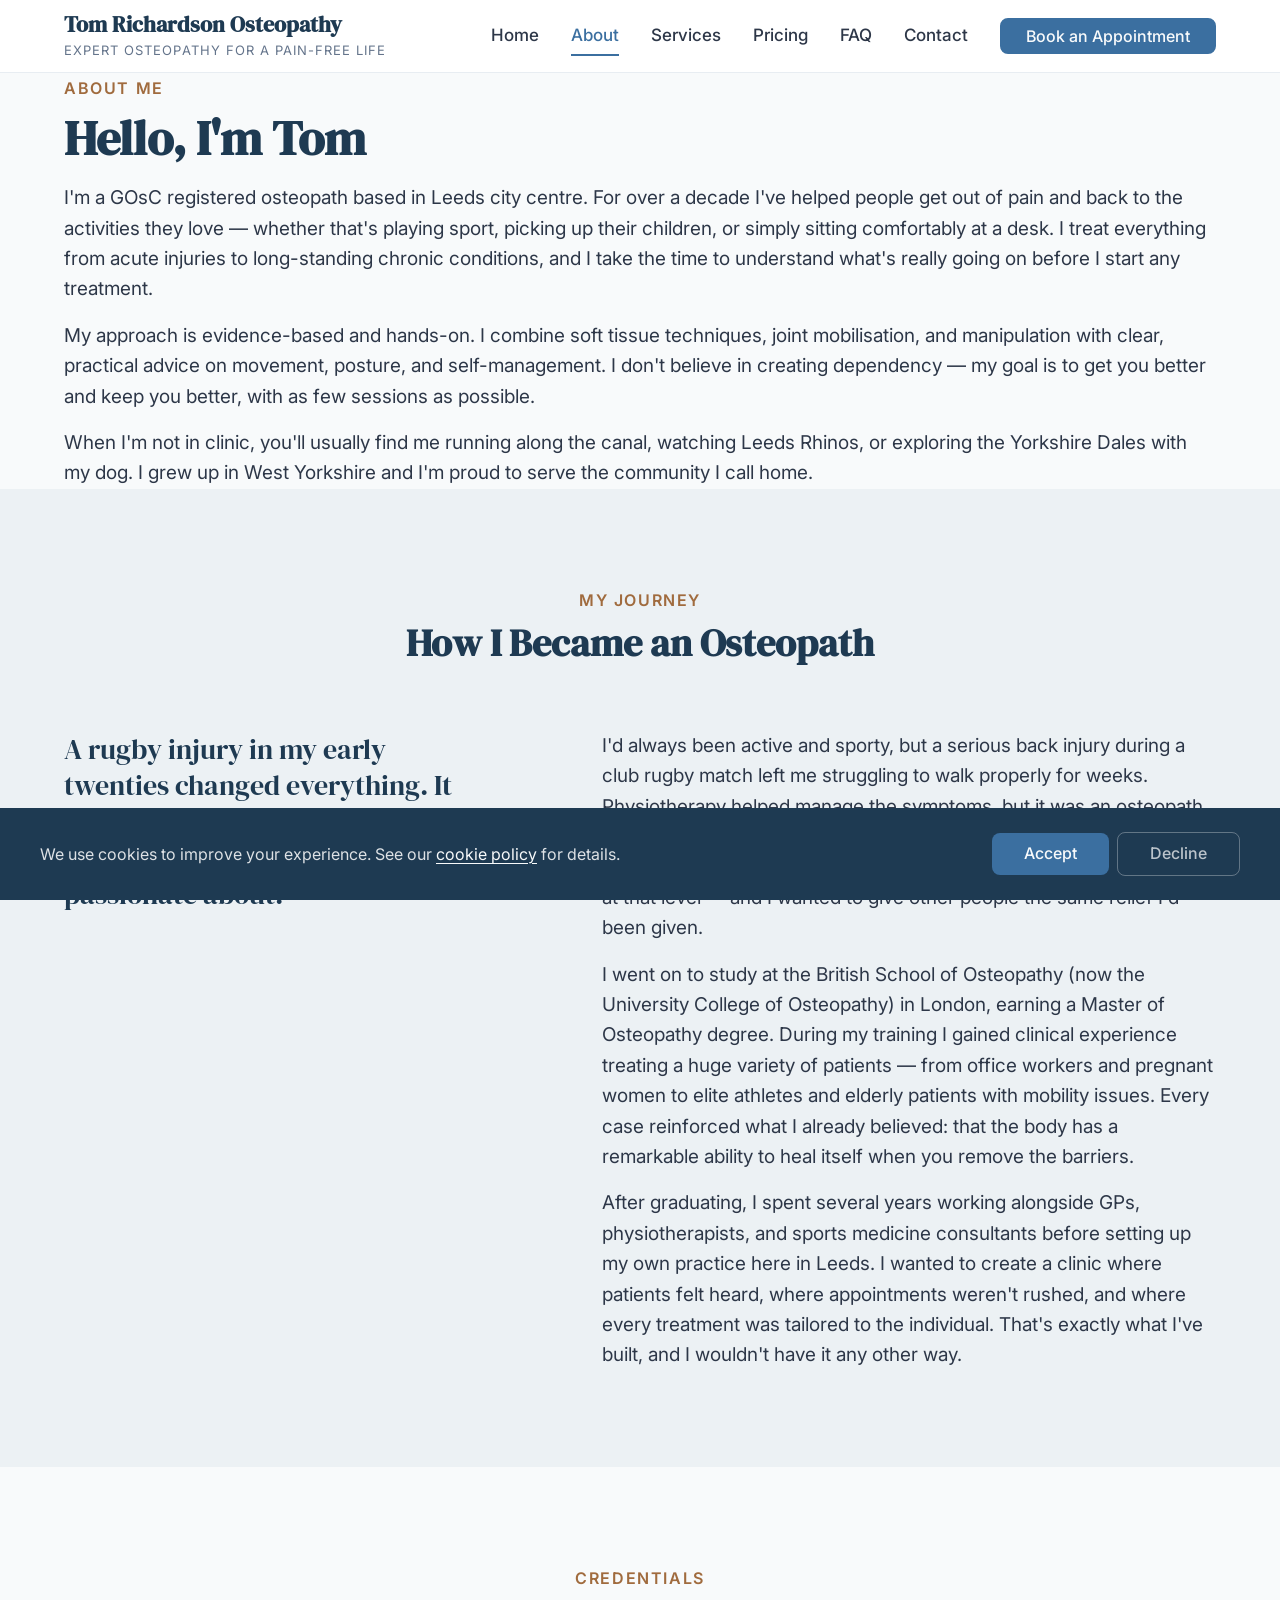
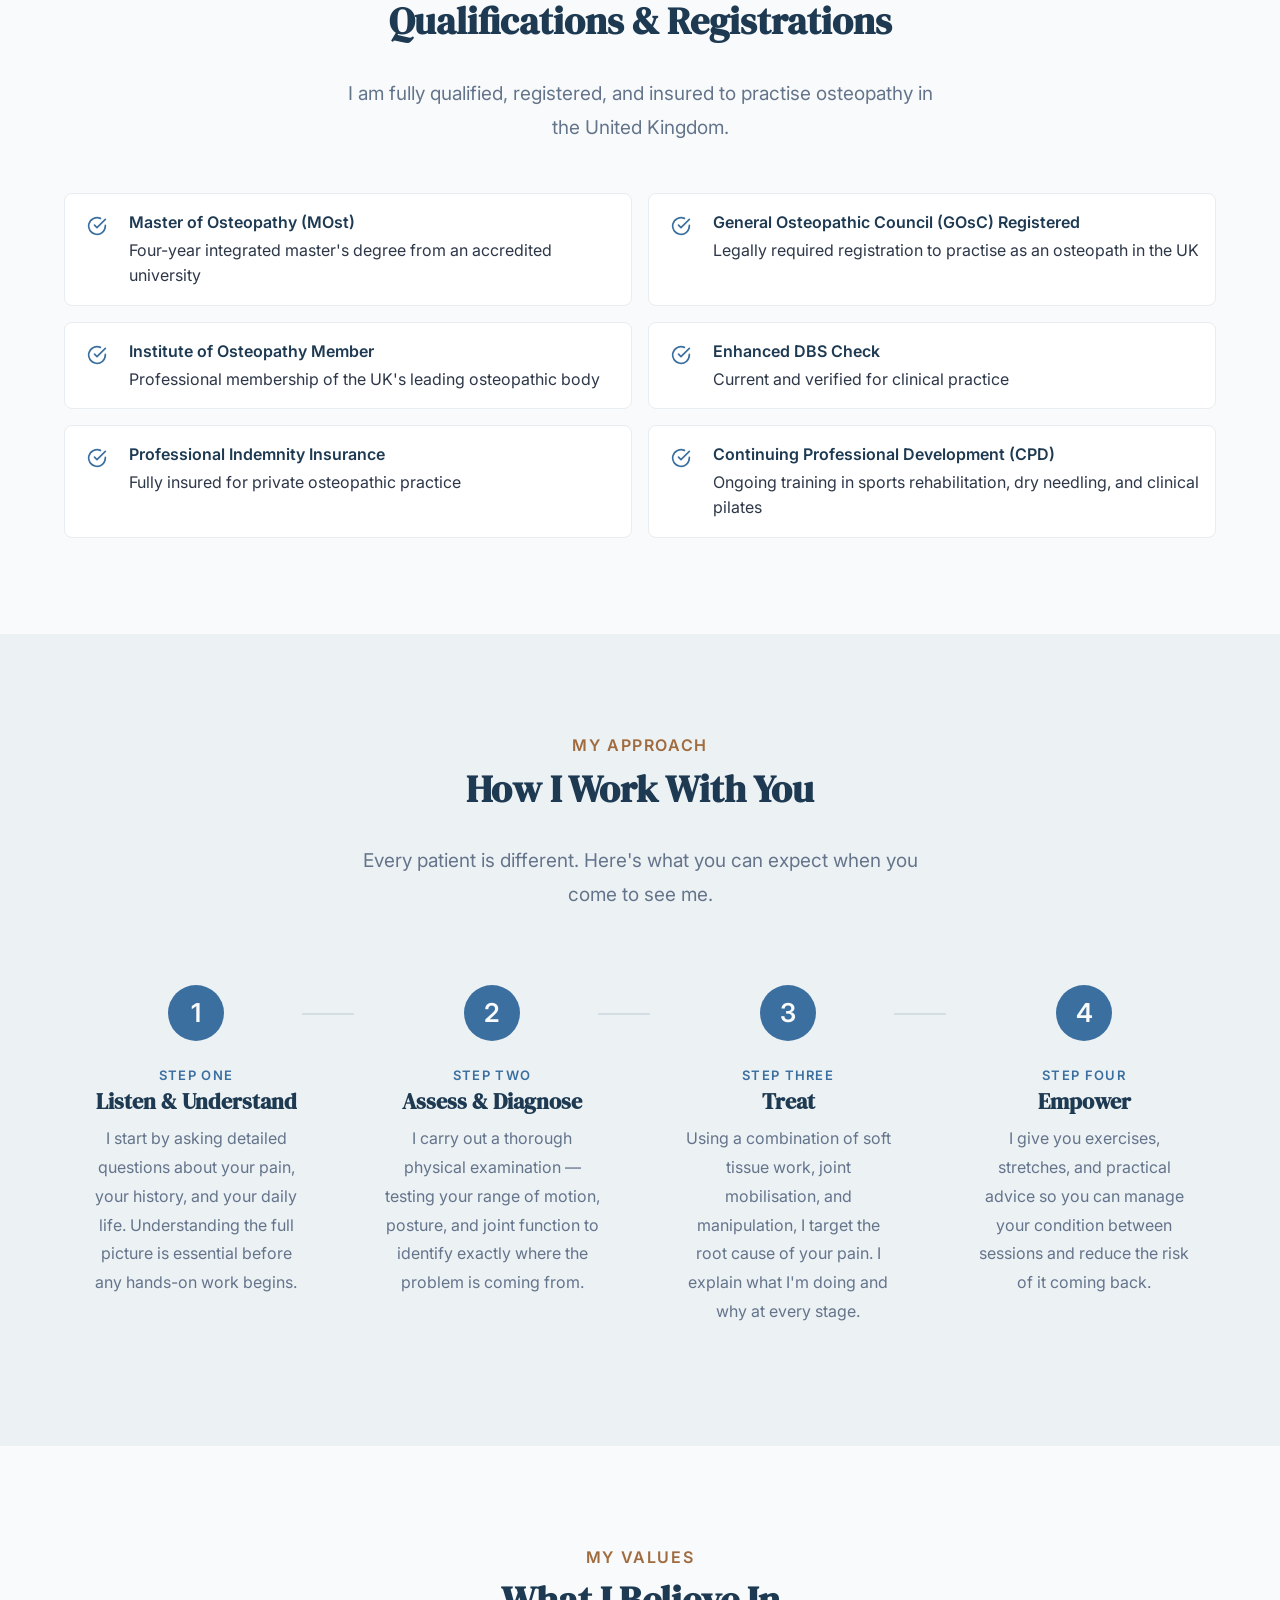
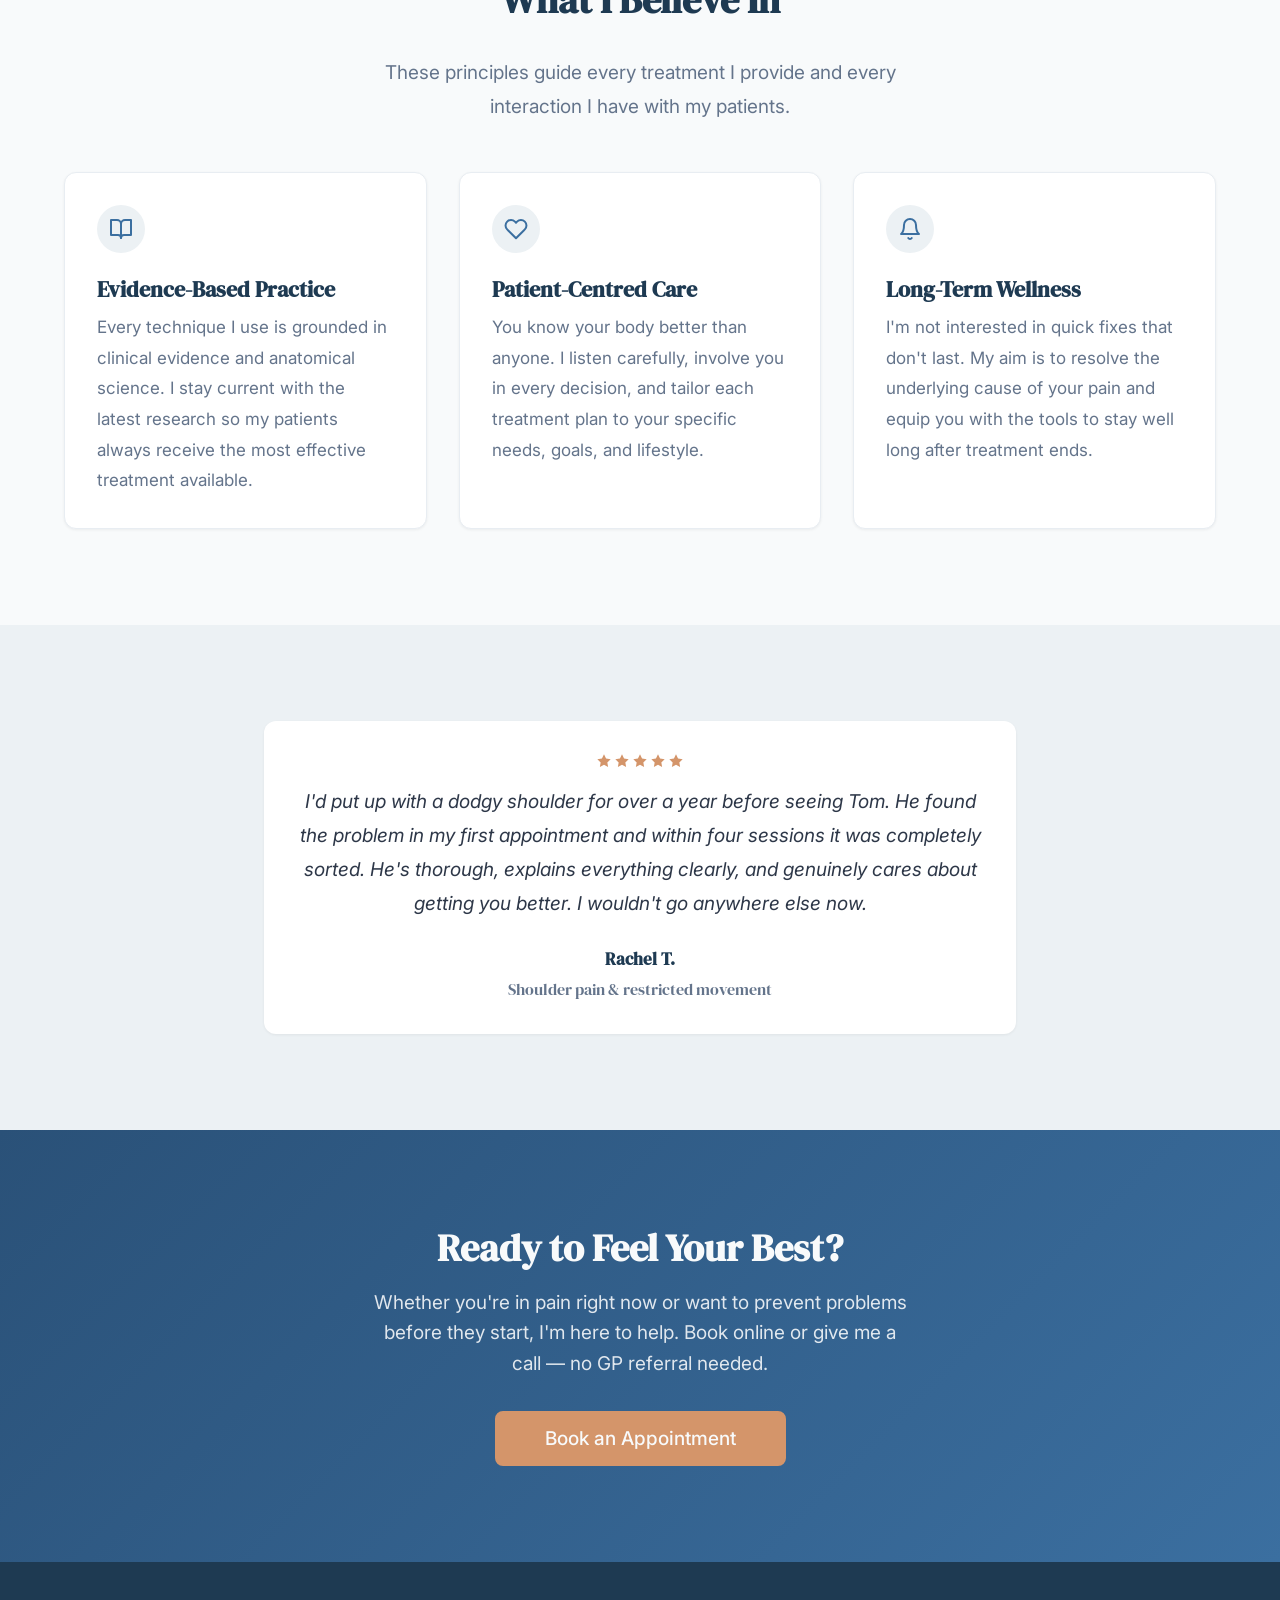
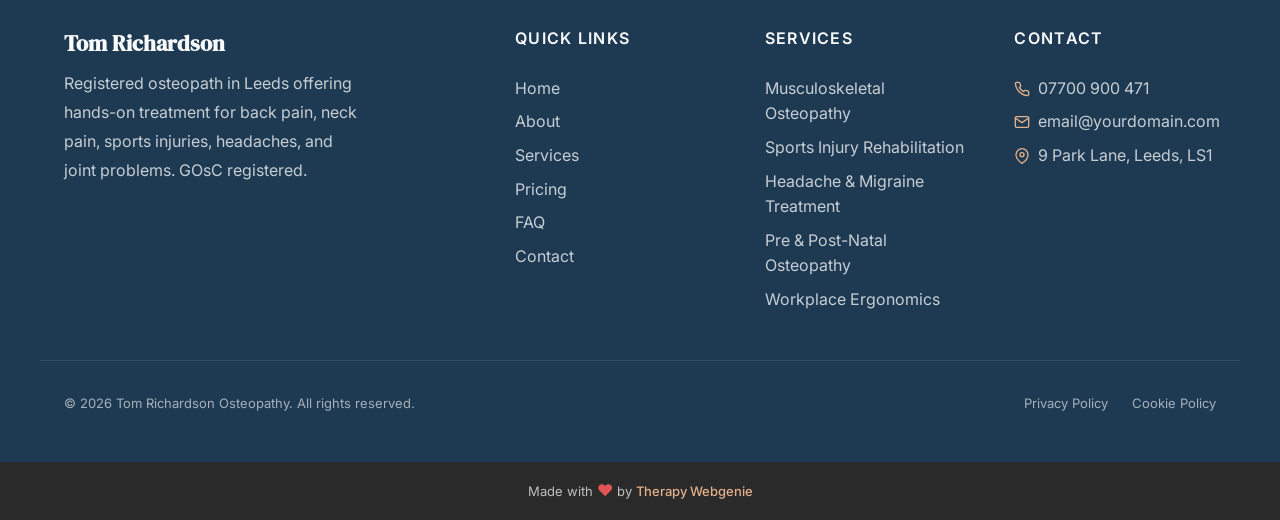
==== commit 8d8c6567: "Fix about-split-third: update section wrapper and text content classes Co-Authored-By: Claude Opus 4" ====
--- a/about.html
+++ b/about.html
@@ -119,11 +119,11 @@
   <main id="main">
 
     <!-- SECTION: about-hero -->
-    <section class="about-hero">
+    <section class="about-split-third">
       <div class="container about-split-third__inner">
         <div class="about-split-third__image-wrap" style="background-image: url('images/about-portrait.jpg');" role="img" aria-label="Tom Richardson, registered osteopath in Leeds">
         </div>
-        <div class="about-hero__content">
+        <div class="about-split-third__text">
           <span class="section-label">About Me</span>
           <h1>Hello, I'm Tom</h1>
           <p>I'm a GOsC registered osteopath based in Leeds city centre. For over a decade I've helped people get out of pain and back to the activities they love — whether that's playing sport, picking up their children, or simply sitting comfortably at a desk. I treat everything from acute injuries to long-standing chronic conditions, and I take the time to understand what's really going on before I start any treatment.</p>
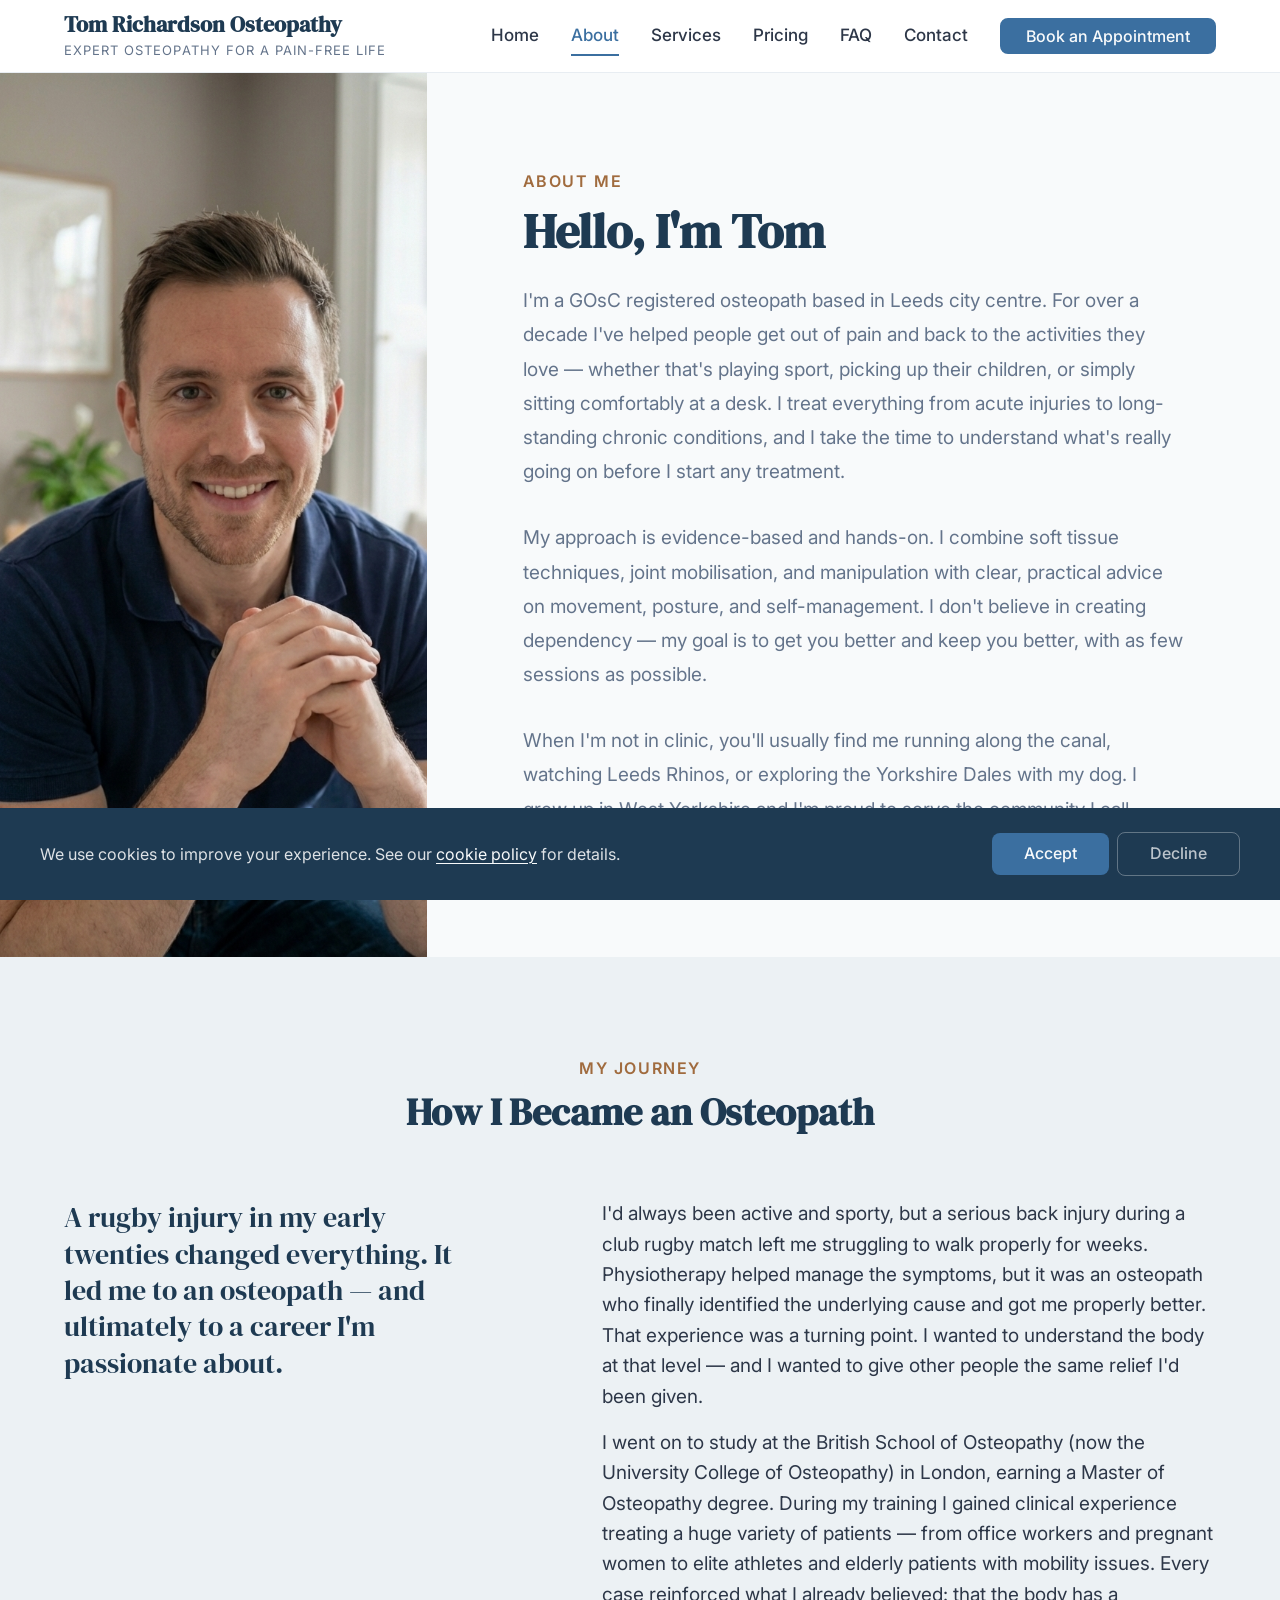
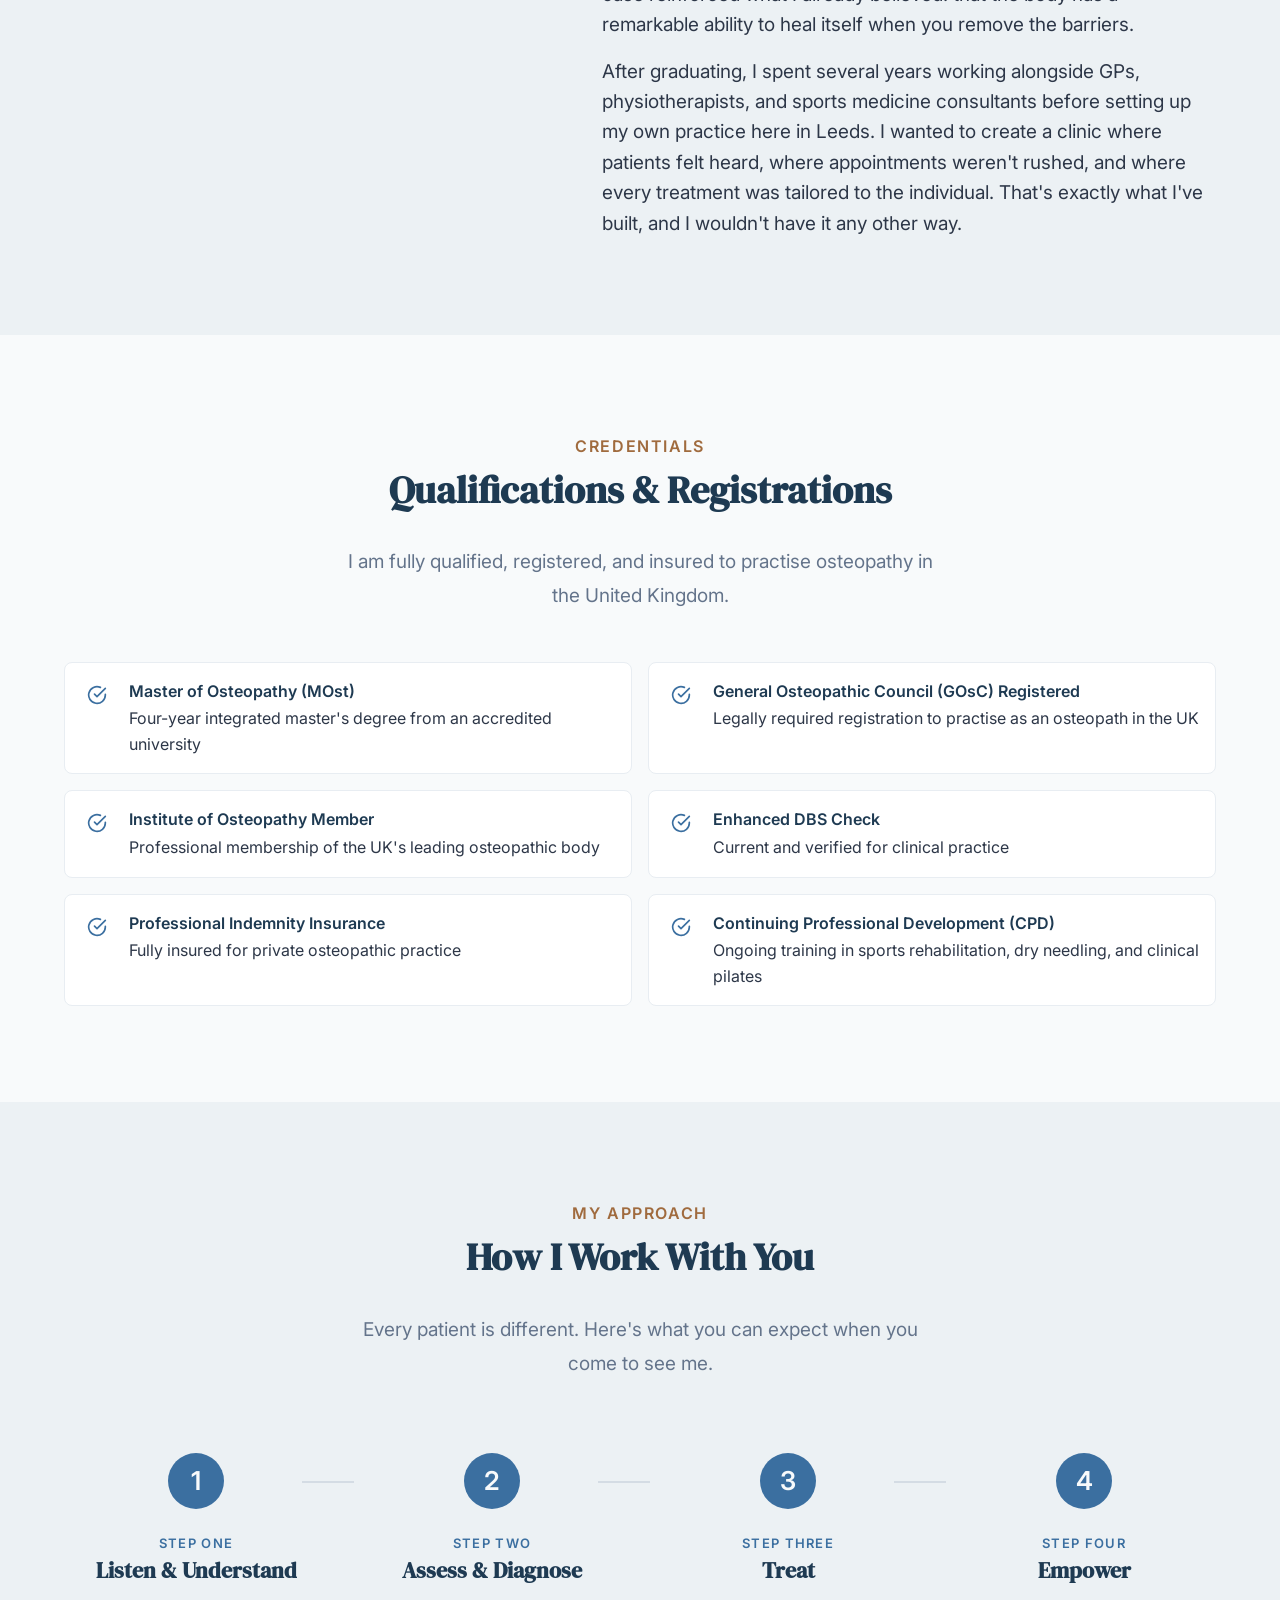
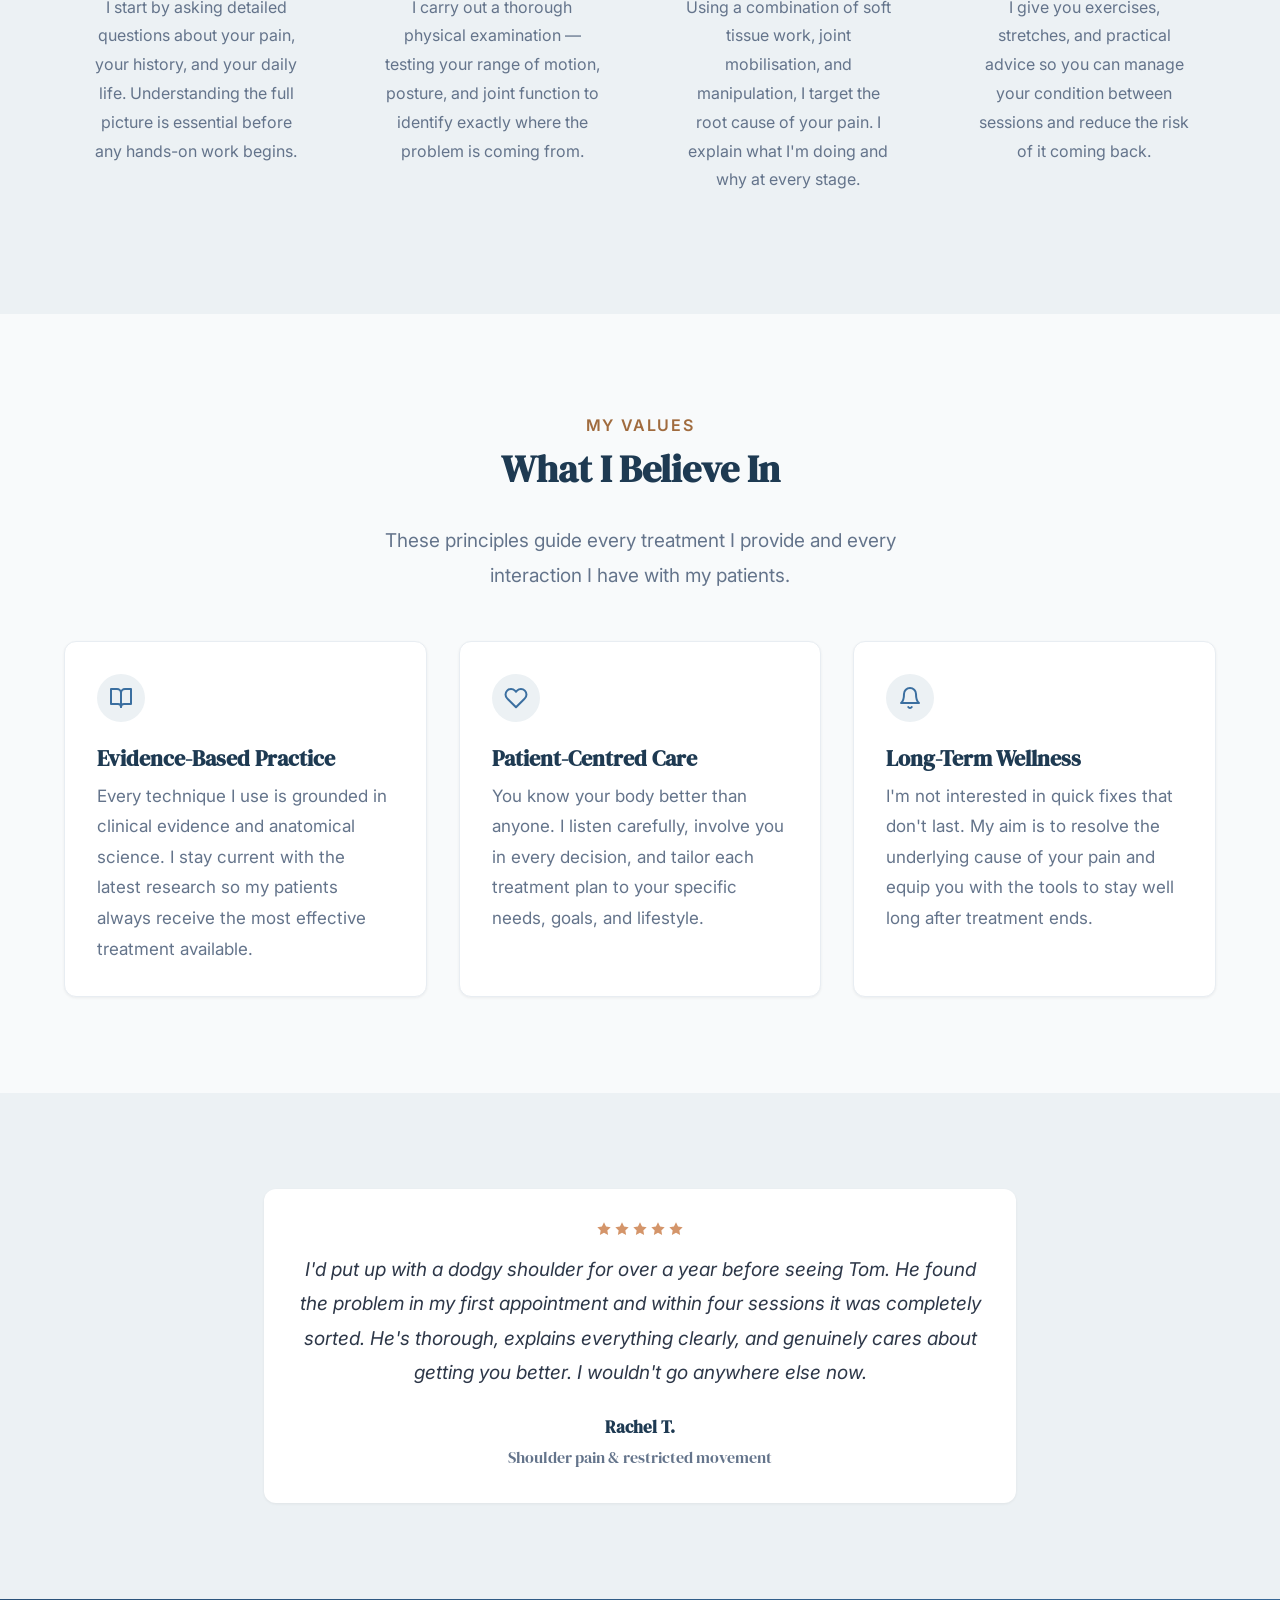
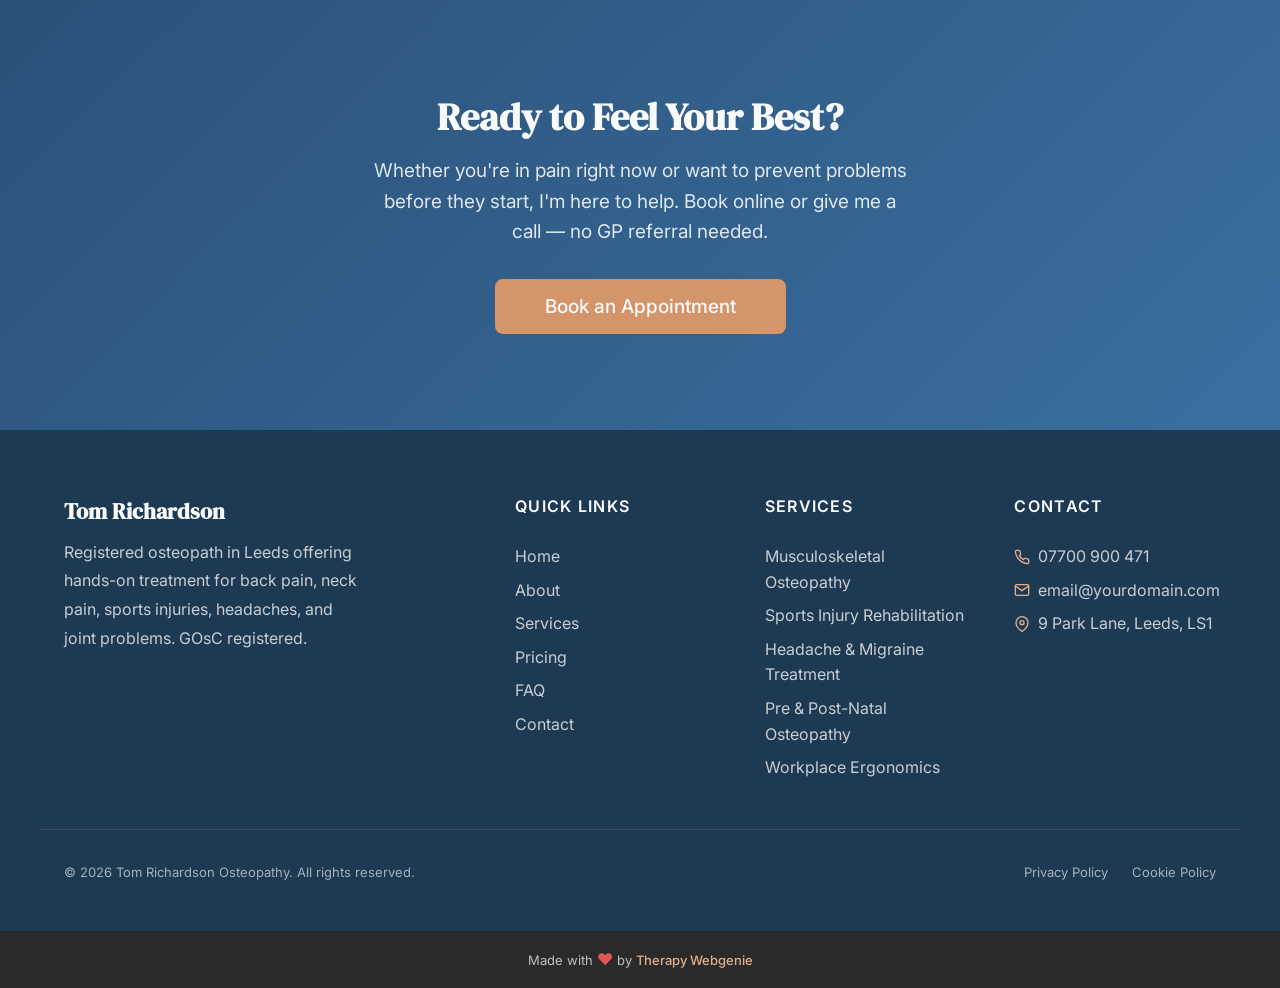
==== commit 520759b9: "Fix about-split-third: remove container class, update components.css Co-Authored-By: Claude Opus 4.6" ====
--- a/about.html
+++ b/about.html
@@ -120,7 +120,7 @@
 
     <!-- SECTION: about-hero -->
     <section class="about-split-third">
-      <div class="container about-split-third__inner">
+      <div class="about-split-third__inner">
         <div class="about-split-third__image-wrap" style="background-image: url('images/about-portrait.jpg');" role="img" aria-label="Tom Richardson, registered osteopath in Leeds">
         </div>
         <div class="about-split-third__text">
--- a/css/components.css
+++ b/css/components.css
@@ -2555,6 +2555,71 @@
   }
 }
 
+/* =============================================
+   ABOUT: SPLIT THIRD
+   1fr image (left) + 2fr text (right).
+   Narrower image column than about-hero.
+   Uses background-image for full-bleed coverage.
+   ============================================= */
+.about-split-third {
+  padding: 0;
+}
+
+.about-split-third__inner {
+  display: grid;
+  grid-template-columns: 1fr;
+  gap: var(--space-2xl);
+  align-items: stretch;
+}
+
+.about-split-third h1,
+.about-split-third h2 {
+  margin-bottom: var(--space-lg);
+}
+
+.about-split-third__image-wrap {
+  background-size: cover;
+  background-position: center;
+  background-repeat: no-repeat;
+  min-height: 350px;
+}
+
+.about-split-third__text {
+  padding: var(--space-2xl) var(--space-lg);
+  display: flex;
+  flex-direction: column;
+  justify-content: center;
+}
+
+.about-split-third__text p {
+  color: var(--color-text-light);
+  line-height: var(--line-height-relaxed);
+}
+
+.about-split-third__text p + p {
+  margin-top: var(--space-md);
+}
+
+@media (min-width: 768px) {
+  .about-split-third {
+    overflow: hidden;
+  }
+
+  .about-split-third__inner {
+    grid-template-columns: 1fr 2fr;
+    gap: 0;
+  }
+
+  .about-split-third__image-wrap {
+    overflow: hidden;
+    min-height: 500px;
+  }
+
+  .about-split-third__text {
+    padding: var(--space-4xl);
+  }
+}
+
 /* Qualifications */
 .quals-list {
   display: grid;
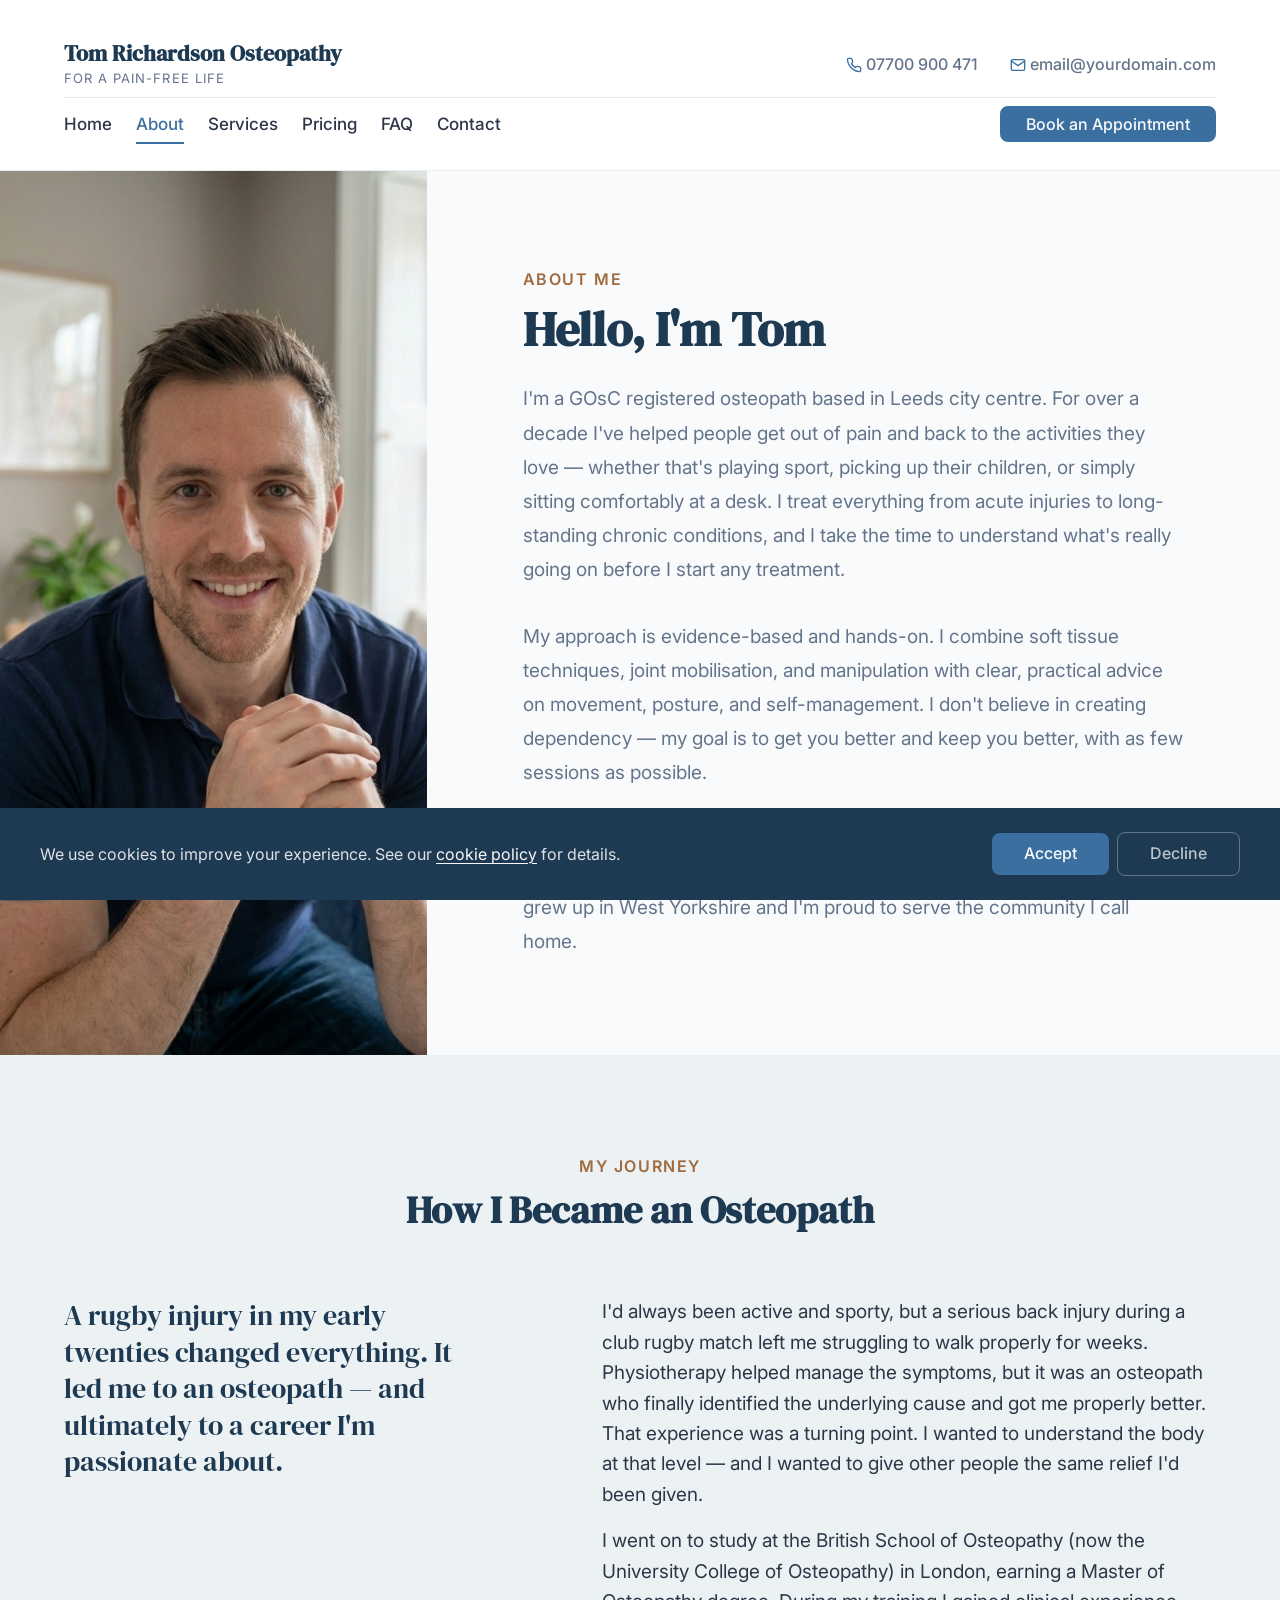
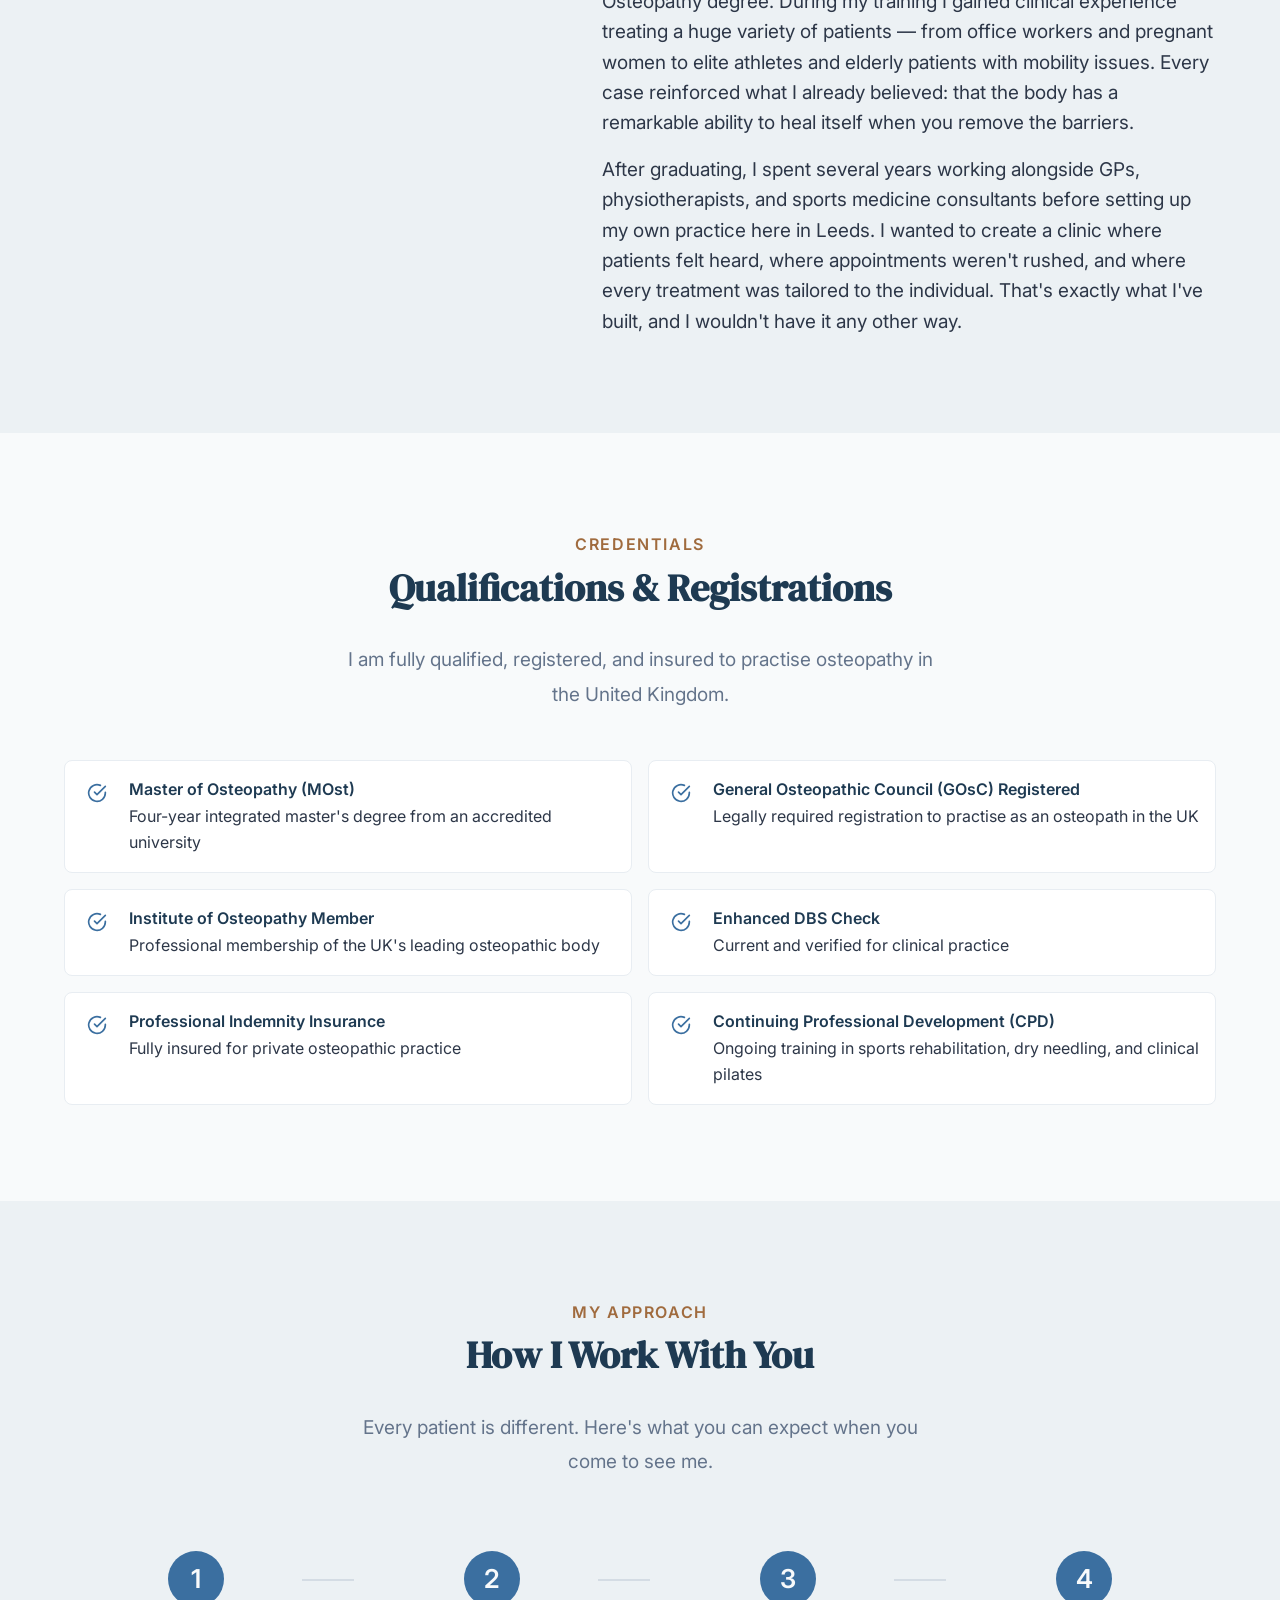
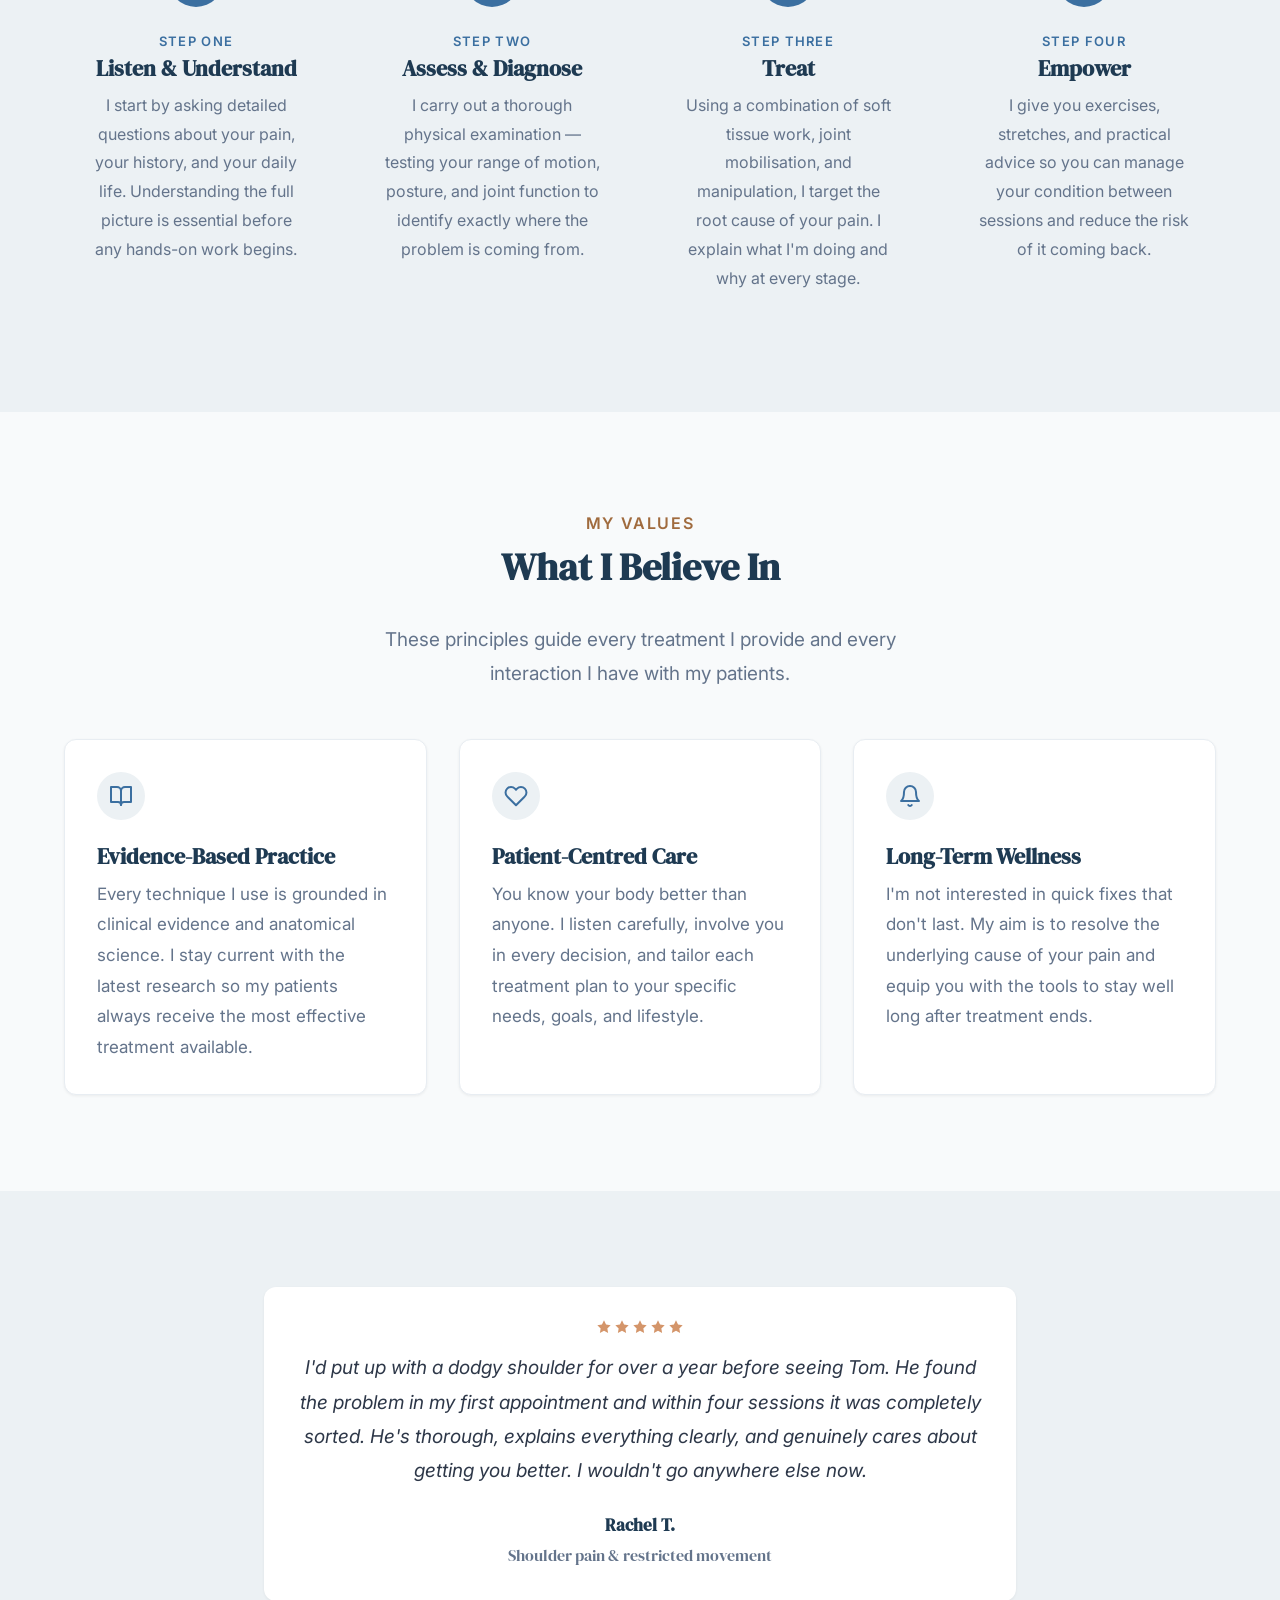
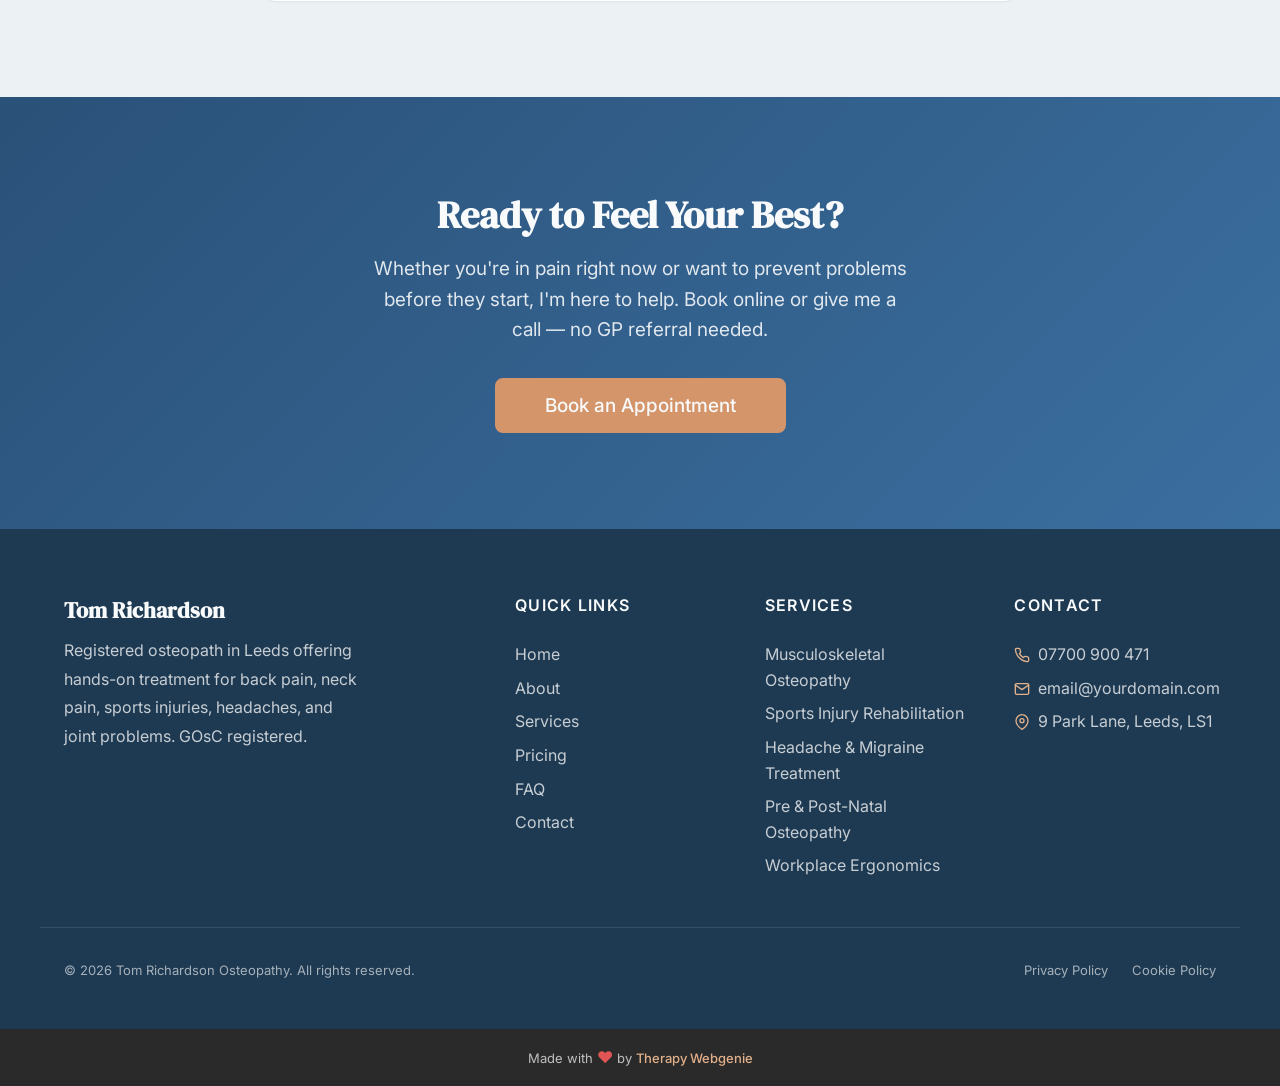
==== commit 3a15b6f9: "Apply two-tier nav to all pages, update brand text - All inner pages now use nav--two-tier (was sing" ====
--- a/about.html
+++ b/about.html
@@ -58,27 +58,42 @@
   <a href="#main" class="skip-link">Skip to main content</a>
 
   <!-- SECTION: nav -->
-  <nav class="nav" role="navigation" aria-label="Main navigation">
-    <div class="container nav__inner">
-      <a href="index.html" class="nav__brand">
-        <!-- PROFILE:logo --><!-- /PROFILE:logo -->
-        <span class="nav__name"><!-- PROFILE:site_title -->Tom Richardson Osteopathy<!-- /PROFILE:site_title --></span>
-        <span class="nav__title"><!-- PROFILE:site_slogan -->Expert Osteopathy for a Pain-Free Life<!-- /PROFILE:site_slogan --></span>
-      </a>
-      <div class="nav__links">
-        <a href="index.html" class="nav__link">Home</a>
-        <a href="about.html" class="nav__link nav__link--active">About</a>
-        <a href="services.html" class="nav__link">Services</a>
-        <a href="pricing.html" class="nav__link">Pricing</a>
-        <a href="faq.html" class="nav__link">FAQ</a>
-        <a href="contact.html" class="nav__link">Contact</a>
-        <a href="contact.html" class="btn btn--primary nav__cta">Book an Appointment</a>
-      </div>
-      <button class="nav__toggle" aria-label="Toggle menu" aria-expanded="false" aria-controls="mobile-menu">
-        <span class="nav__toggle-bar"></span>
-        <span class="nav__toggle-bar"></span>
-        <span class="nav__toggle-bar"></span>
-      </button>
+  <nav class="nav nav--two-tier" role="navigation" aria-label="Main navigation">
+    <div class="container">
+      <div class="nav__top">
+        <a href="index.html" class="nav__brand nav__brand--inline">
+          <div class="nav__brand-text">
+            <span class="nav__name"><!-- PROFILE:site_title -->Tom Richardson Osteopathy<!-- /PROFILE:site_title --></span>
+            <span class="nav__title"><!-- PROFILE:site_slogan -->For a Pain-Free Life<!-- /PROFILE:site_slogan --></span>
+          </div>
+        </a>
+        <div class="nav__contact">
+          <div class="nav__contact-item">
+            <svg xmlns="http://www.w3.org/2000/svg" viewBox="0 0 24 24" fill="none" stroke="currentColor" stroke-width="2" stroke-linecap="round" stroke-linejoin="round"><path d="M22 16.92v3a2 2 0 0 1-2.18 2 19.79 19.79 0 0 1-8.63-3.07 19.5 19.5 0 0 1-6-6 19.79 19.79 0 0 1-3.07-8.67A2 2 0 0 1 4.11 2h3a2 2 0 0 1 2 1.72c.127.96.361 1.903.7 2.81a2 2 0 0 1-.45 2.11L8.09 9.91a16 16 0 0 0 6 6l1.27-1.27a2 2 0 0 1 2.11-.45c.907.339 1.85.573 2.81.7A2 2 0 0 1 22 16.92z"></path></svg>
+            <!-- PROFILE:phone_landline --><a href="tel:07700900471">07700 900 471</a><!-- /PROFILE:phone_landline -->
+          </div>
+          <div class="nav__contact-item">
+            <svg xmlns="http://www.w3.org/2000/svg" viewBox="0 0 24 24" fill="none" stroke="currentColor" stroke-width="2" stroke-linecap="round" stroke-linejoin="round"><path d="M4 4h16c1.1 0 2 .9 2 2v12c0 1.1-.9 2-2 2H4c-1.1 0-2-.9-2-2V6c0-1.1.9-2 2-2z"></path><polyline points="22,6 12,13 2,6"></polyline></svg>
+            <!-- PROFILE:email --><a href="mailto:email@yourdomain.com">email@yourdomain.com</a><!-- /PROFILE:email -->
+          </div>
+        </div>
+      </div>
+      <div class="nav__bottom">
+        <div class="nav__links">
+          <a href="index.html" class="nav__link">Home</a>
+          <a href="about.html" class="nav__link nav__link--active">About</a>
+          <a href="services.html" class="nav__link">Services</a>
+          <a href="pricing.html" class="nav__link">Pricing</a>
+          <a href="faq.html" class="nav__link">FAQ</a>
+          <a href="contact.html" class="nav__link">Contact</a>
+          <a href="contact.html" class="btn btn--primary nav__cta">Book an Appointment</a>
+        </div>
+        <button class="nav__toggle" aria-label="Toggle menu" aria-expanded="false" aria-controls="mobile-menu">
+          <span class="nav__toggle-bar"></span>
+          <span class="nav__toggle-bar"></span>
+          <span class="nav__toggle-bar"></span>
+        </button>
+      </div>
     </div>
     <div class="nav__mobile" id="mobile-menu" role="menu">
       <a href="index.html" class="nav__link" role="menuitem">Home</a>
@@ -88,6 +103,16 @@
       <a href="faq.html" class="nav__link" role="menuitem">FAQ</a>
       <a href="contact.html" class="nav__link" role="menuitem">Contact</a>
       <a href="contact.html" class="btn btn--primary" role="menuitem">Book an Appointment</a>
+      <div class="nav__mobile-contact">
+        <div class="nav__contact-item">
+          <svg xmlns="http://www.w3.org/2000/svg" viewBox="0 0 24 24" fill="none" stroke="currentColor" stroke-width="2" stroke-linecap="round" stroke-linejoin="round"><path d="M22 16.92v3a2 2 0 0 1-2.18 2 19.79 19.79 0 0 1-8.63-3.07 19.5 19.5 0 0 1-6-6 19.79 19.79 0 0 1-3.07-8.67A2 2 0 0 1 4.11 2h3a2 2 0 0 1 2 1.72c.127.96.361 1.903.7 2.81a2 2 0 0 1-.45 2.11L8.09 9.91a16 16 0 0 0 6 6l1.27-1.27a2 2 0 0 1 2.11-.45c.907.339 1.85.573 2.81.7A2 2 0 0 1 22 16.92z"></path></svg>
+          <a href="tel:07700900471">07700 900 471</a>
+        </div>
+        <div class="nav__contact-item">
+          <svg xmlns="http://www.w3.org/2000/svg" viewBox="0 0 24 24" fill="none" stroke="currentColor" stroke-width="2" stroke-linecap="round" stroke-linejoin="round"><path d="M4 4h16c1.1 0 2 .9 2 2v12c0 1.1-.9 2-2 2H4c-1.1 0-2-.9-2-2V6c0-1.1.9-2 2-2z"></path><polyline points="22,6 12,13 2,6"></polyline></svg>
+          <a href="mailto:email@yourdomain.com">email@yourdomain.com</a>
+        </div>
+      </div>
     </div>
   </nav>
   <!-- /SECTION: nav -->
